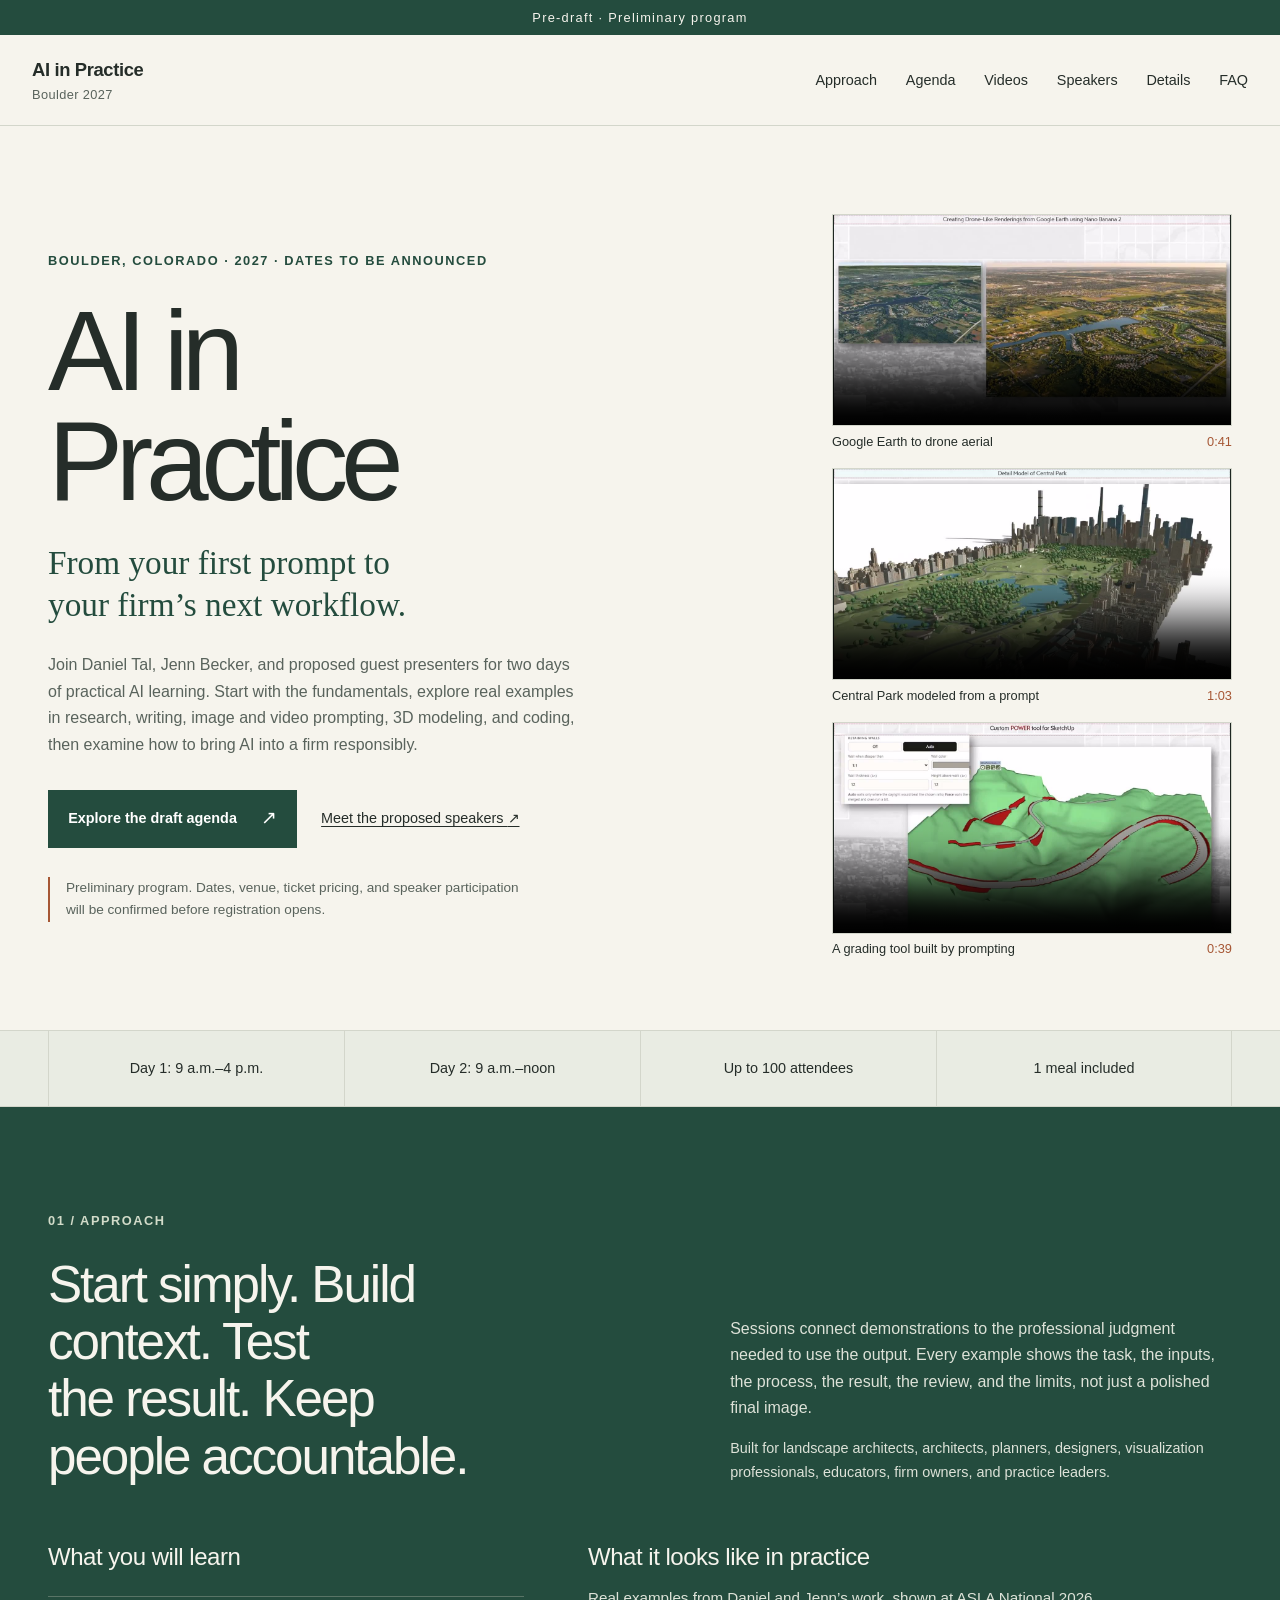
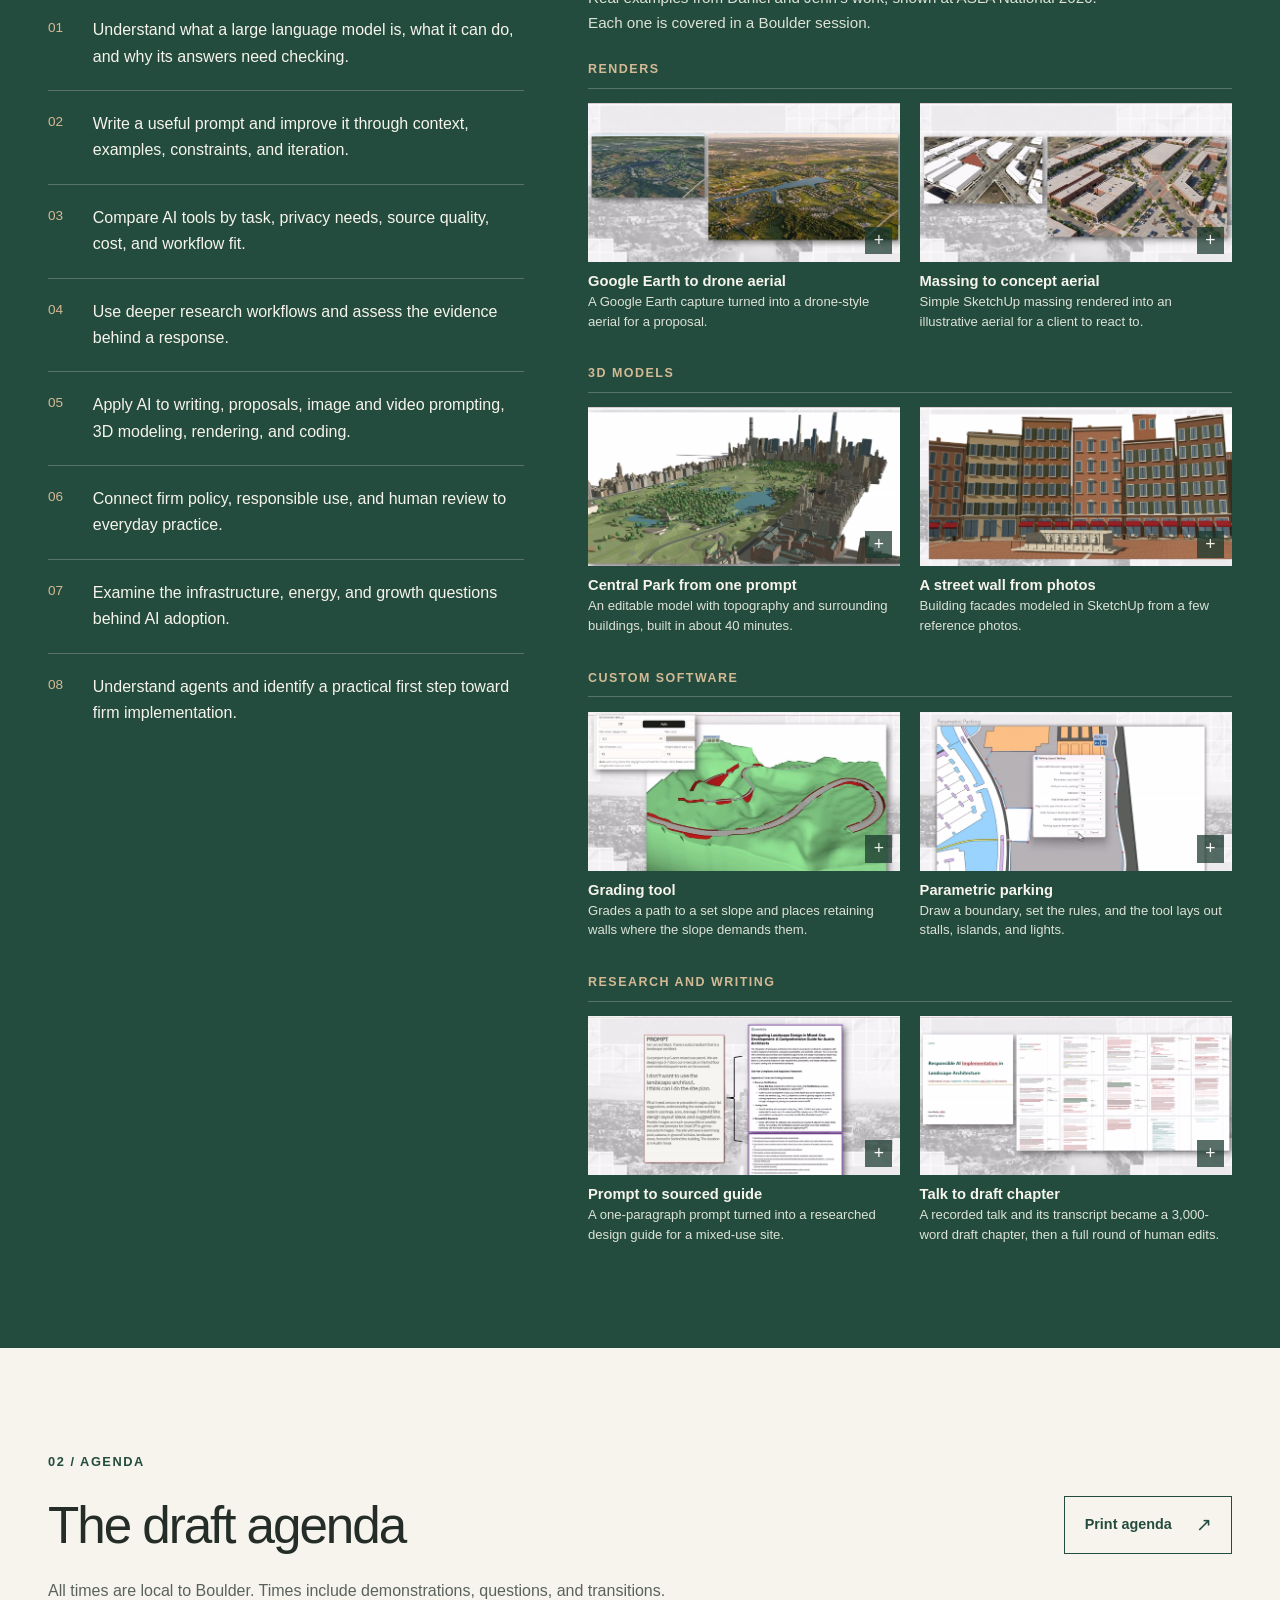
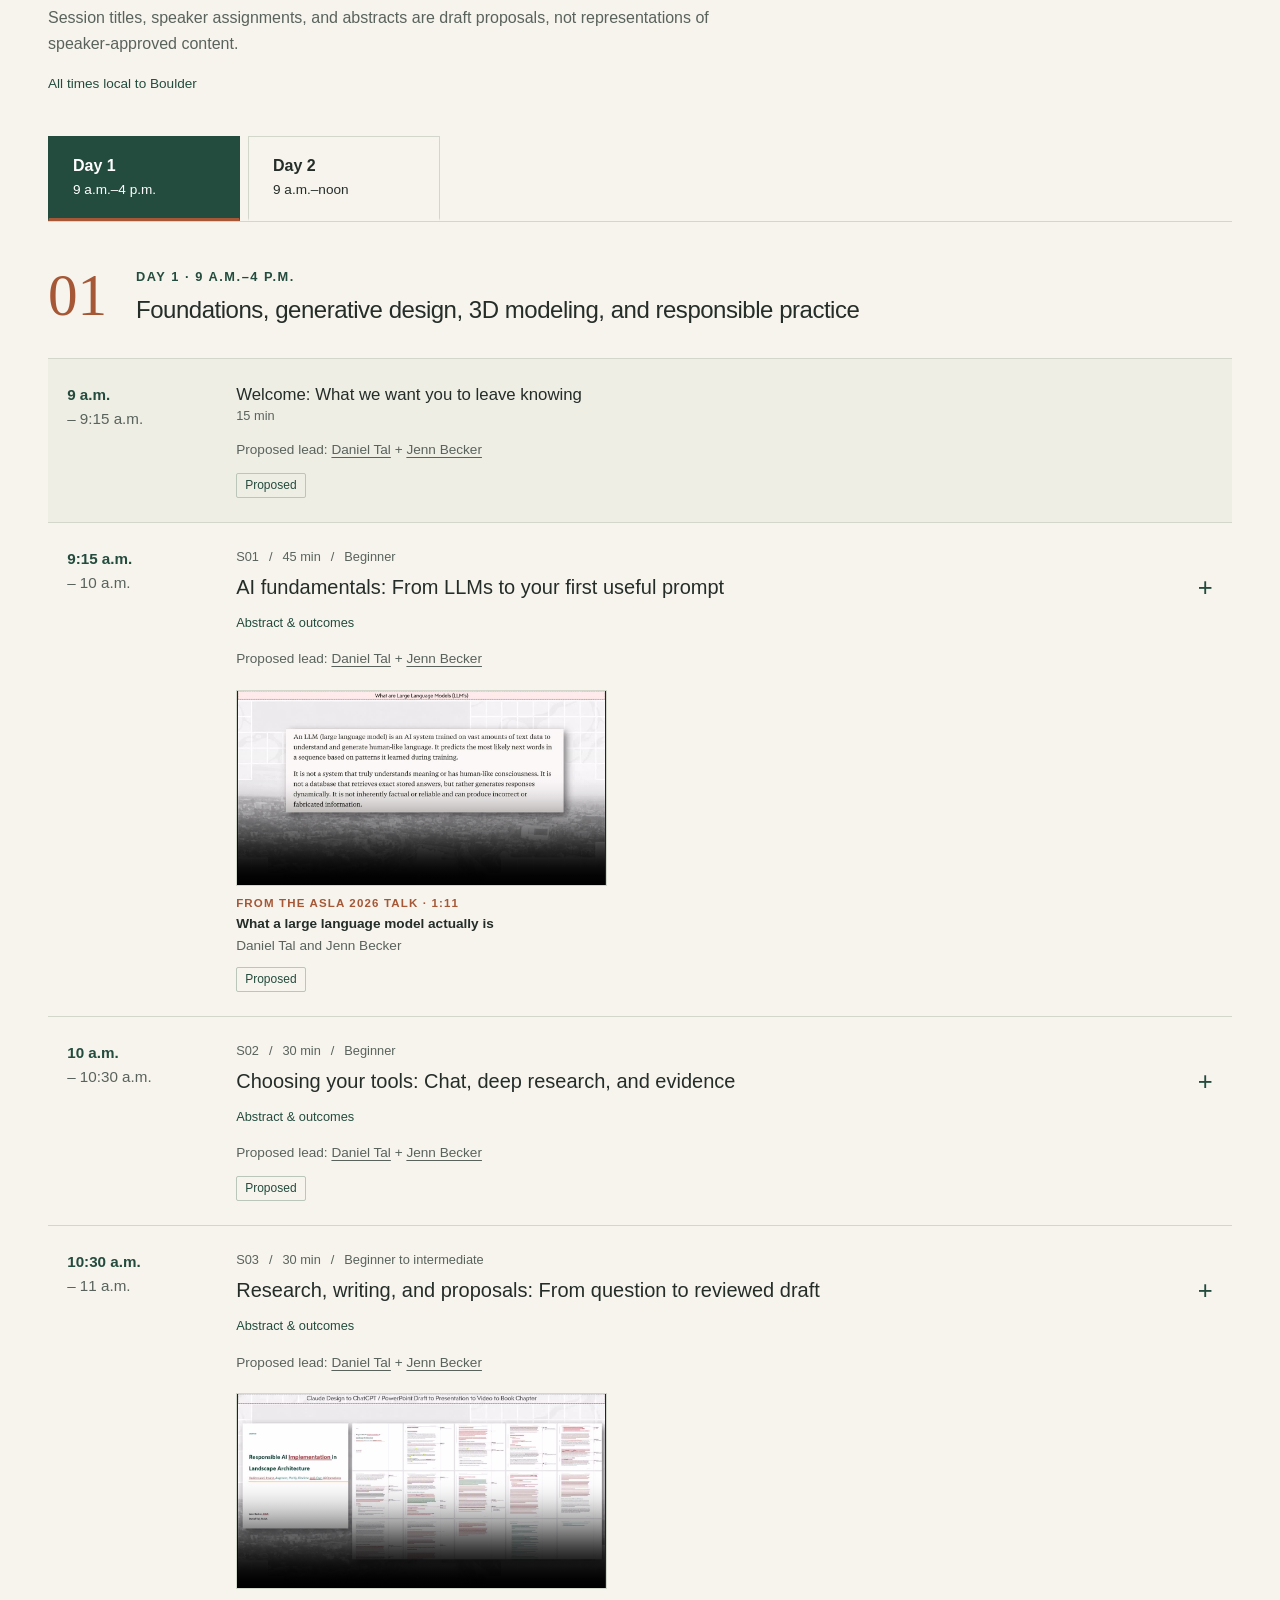
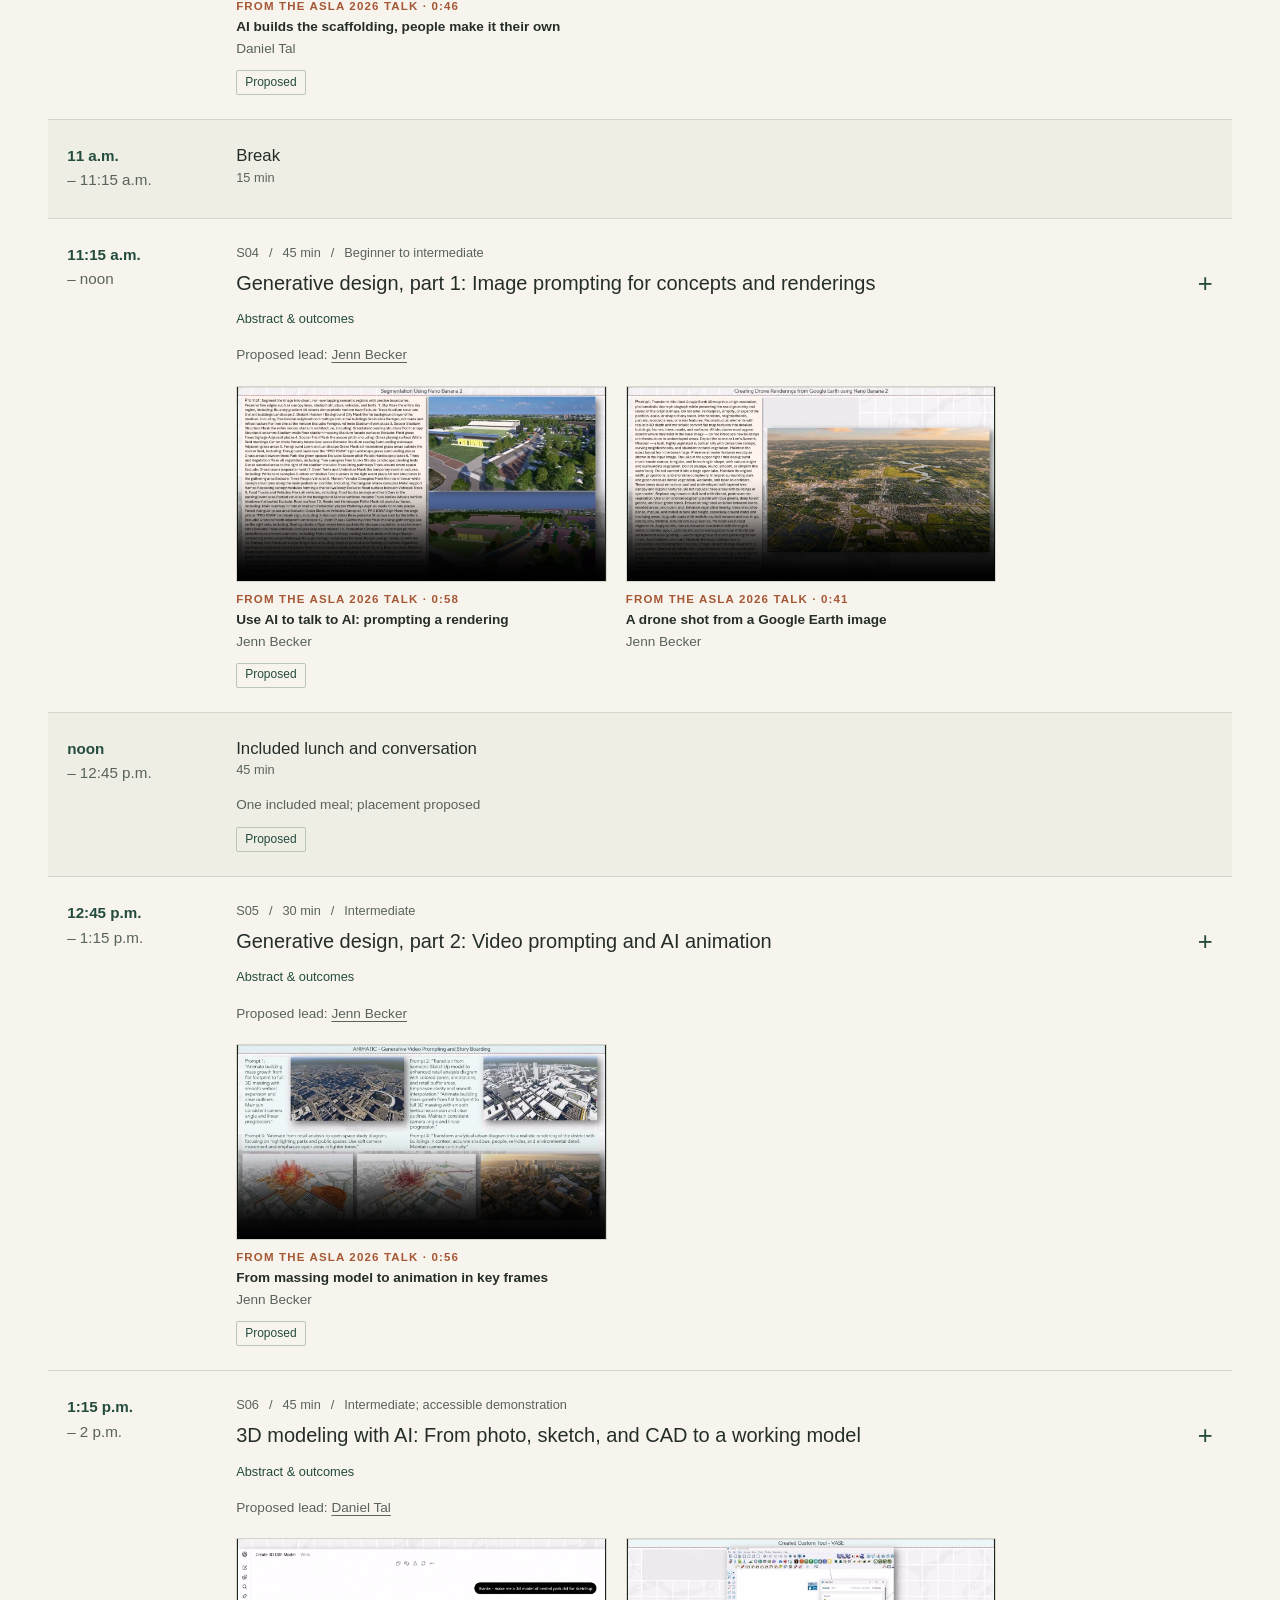
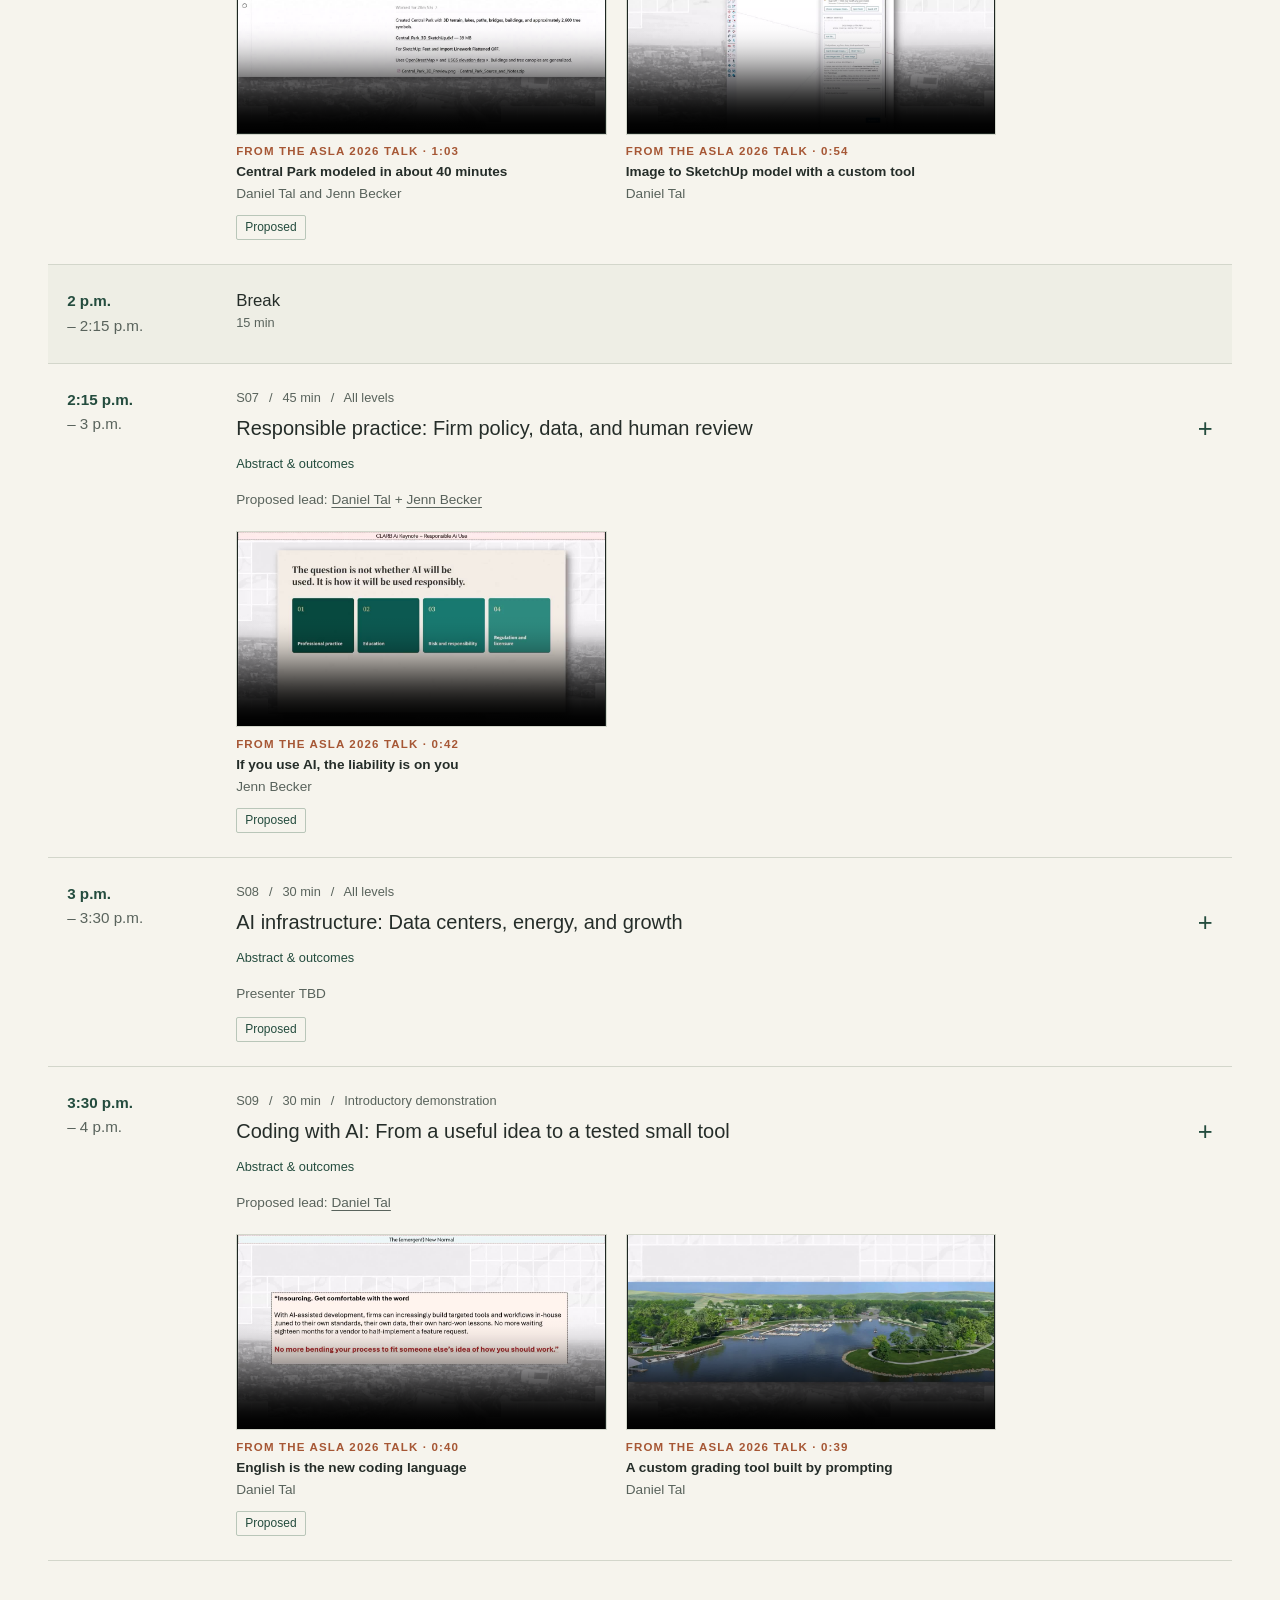
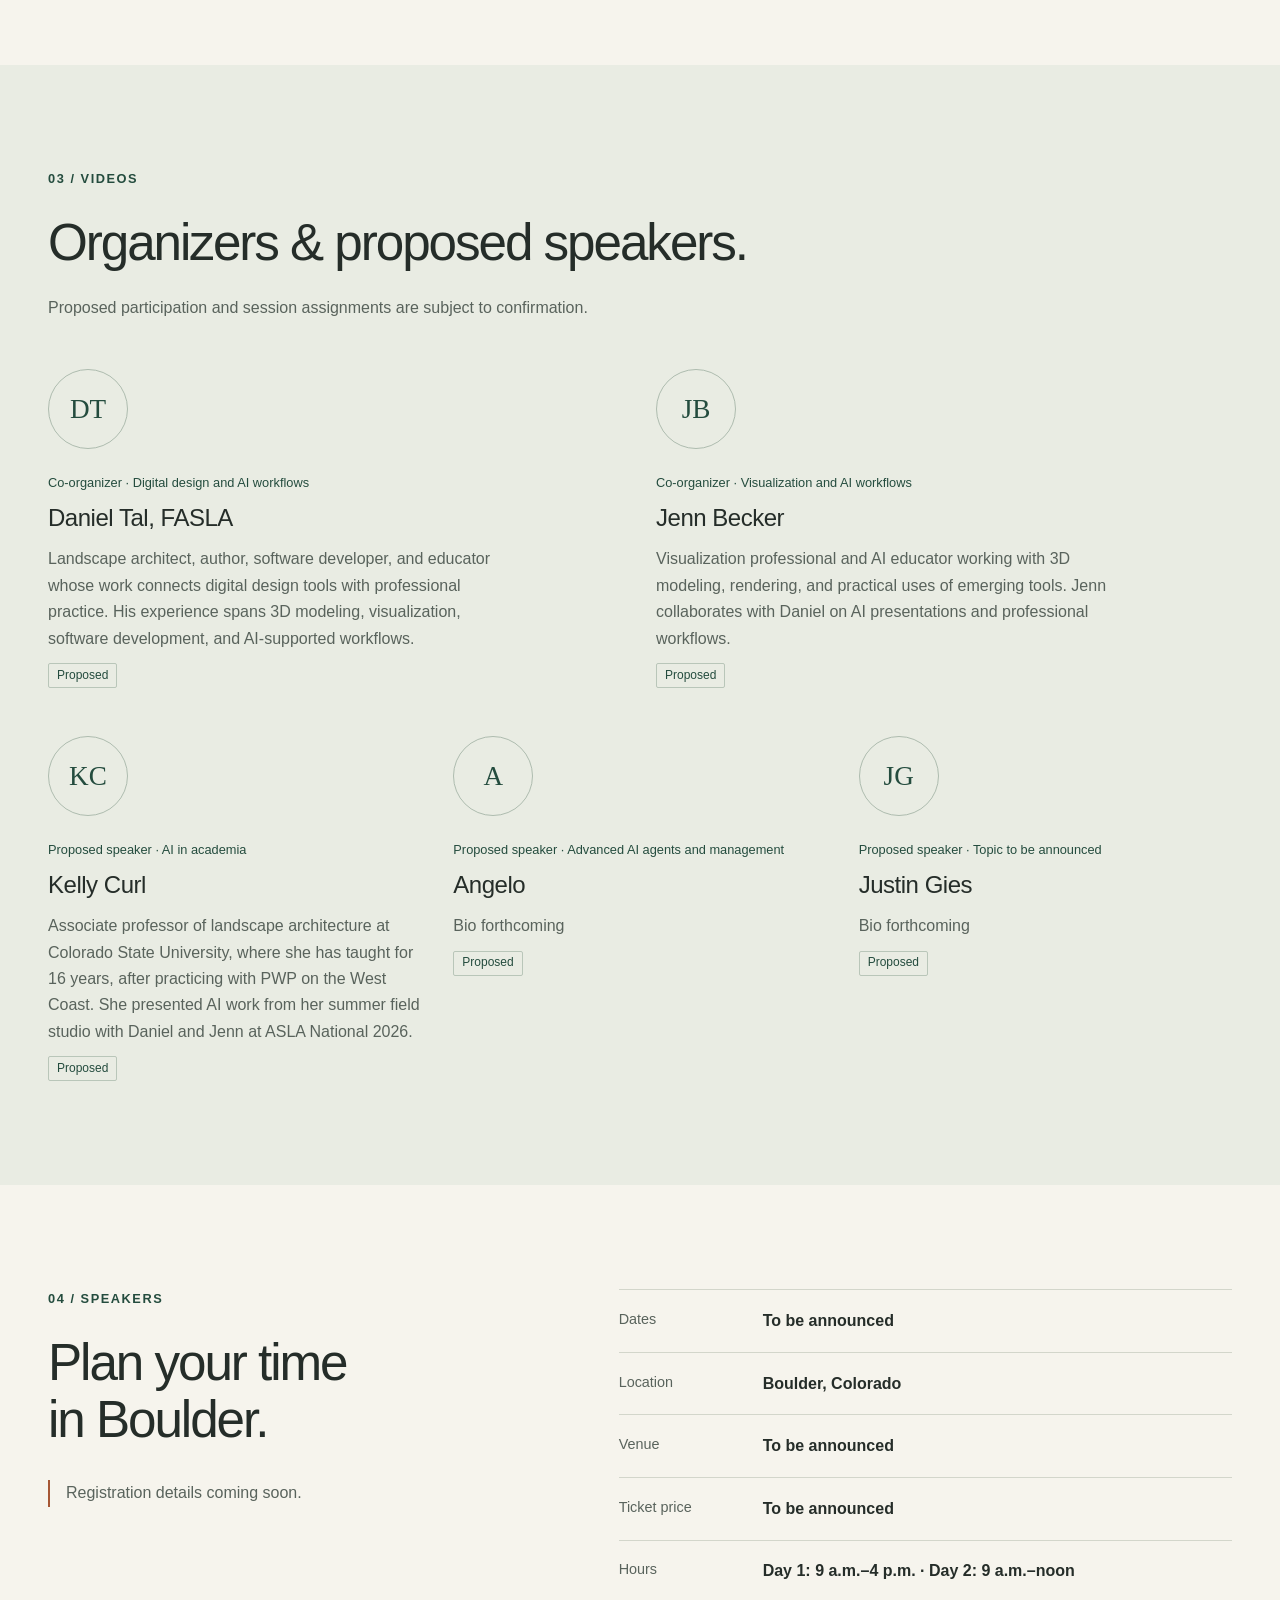
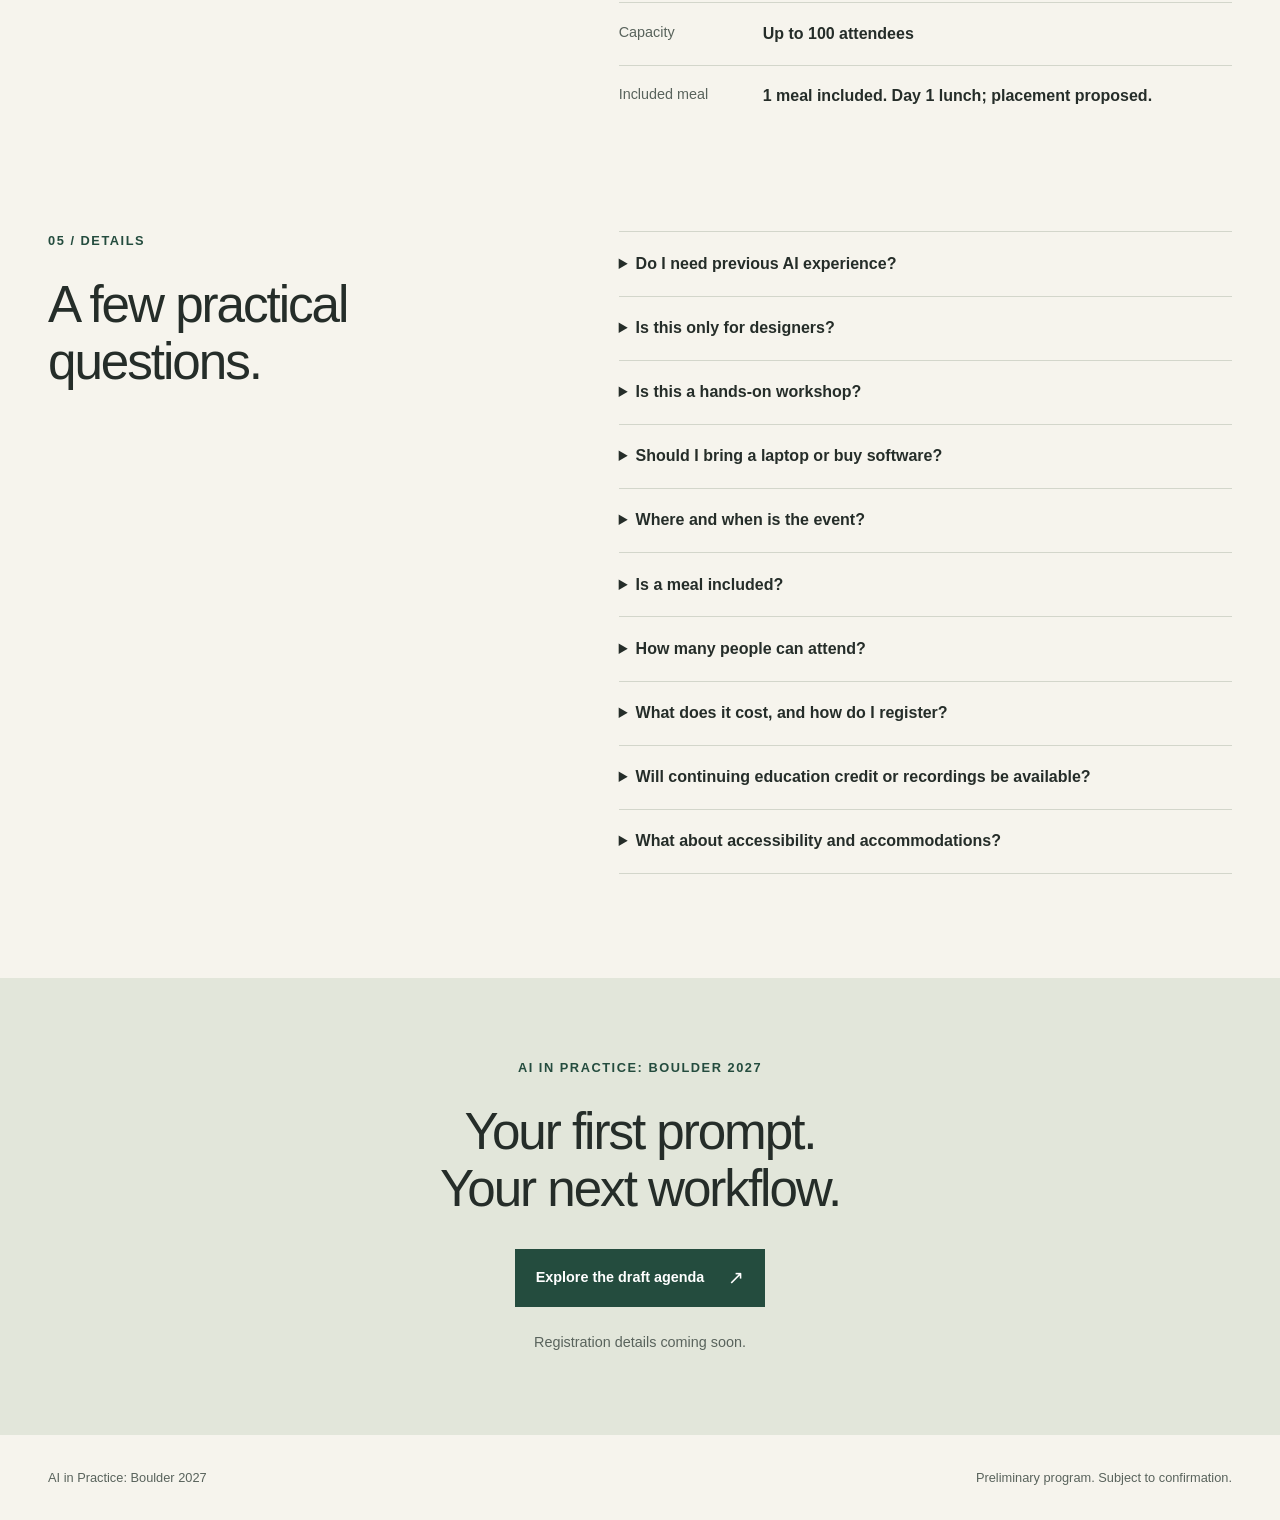
==== index.html @ d4936042 "Version-stamp script and style links so updates show right away Co-Authored-By: Claude Opus 5.5 <nor" ====
<!doctype html>
<html lang="en">
<head>
  <meta charset="utf-8">
  <meta name="viewport" content="width=device-width, initial-scale=1">
  <meta name="robots" content="noindex, nofollow">
  <title>AI in Practice: Boulder 2027</title>
  <link rel="stylesheet" href="styles/site.css?v=20261016d" media="screen">
  <link rel="stylesheet" href="styles/print.css?v=20261016d" media="print">
  <script defer src="content/event.js?v=20261016d"></script>
  <script defer src="content/speakers.js?v=20261016d"></script>
  <script defer src="content/sessions.js?v=20261016d"></script>
  <script defer src="content/faqs.js?v=20261016d"></script>
  <script defer src="app.js?v=20261016d"></script>
</head>
<body>
  <div id="site">
<!-- CONTENT START -->
<a class="skip-link" href="#main">Skip to content</a>
    <div class="draft-banner">Pre-draft · Preliminary program</div>
    <header class="site-header"><div class="header-inner"><a class="brand" href="#top" aria-label="AI in Practice: Boulder 2027">AI in Practice<span>Boulder 2027</span></a><button class="menu-toggle" hidden aria-expanded="false" aria-controls="navigation">Menu <span aria-hidden="true">☰</span></button><nav id="navigation" aria-label="Main navigation"><a href="#approach">Approach</a><a href="#agenda">Agenda</a><a href="videos.html">Videos</a><a href="#speakers">Speakers</a><a href="#details">Details</a><a href="#faq">FAQ</a></nav></div></header>
    <main id="main" tabindex="-1"><section class="hero wrap" id="top" aria-labelledby="hero-title"><div class="hero-copy"><p class="eyebrow">Boulder, Colorado · 2027 · Dates to be announced</p><h1 id="hero-title">AI in Practice</h1><p class="hero-subtitle">From your first prompt to your firm’s next workflow.</p><p class="hero-body">Join Daniel Tal, Jenn Becker, and proposed guest presenters for two days of practical AI learning. Start with the fundamentals, explore real examples in research, writing, image and video prompting, 3D modeling, and coding, then examine how to bring AI into a firm responsibly.</p><div class="hero-actions"><a class="button" href="#agenda">Explore the draft agenda <span aria-hidden="true">↗</span></a><a class="text-link" href="#speakers">Meet the proposed speakers <span aria-hidden="true">↗</span></a></div><p class="status-note">Preliminary program. Dates, venue, ticket pricing, and speaker participation will be confirmed before registration opens.</p></div><div class="hero-media"><div class="hero-clips"><figure class="hero-clip"><video controls preload="none" playsinline poster="media/hero-drone.jpg"><source src="media/clip-drone.mp4" type="video/mp4"></video><figcaption><span>Google Earth to drone aerial</span><span>0:41</span></figcaption></figure><figure class="hero-clip"><video controls preload="none" playsinline poster="media/hero-central-park.jpg"><source src="media/clip-central-park.mp4" type="video/mp4"></video><figcaption><span>Central Park modeled from a prompt</span><span>1:03</span></figcaption></figure><figure class="hero-clip"><video controls preload="none" playsinline poster="media/hero-terrain.jpg"><source src="media/clip-terrain.mp4" type="video/mp4"></video><figcaption><span>A grading tool built by prompting</span><span>0:39</span></figcaption></figure></div></div></section>
    <div class="facts-strip"><div class="wrap"><p>Day 1: 9 a.m.–4 p.m.</p><p>Day 2: 9 a.m.–noon</p><p>Up to 100 attendees</p><p>1 meal included</p></div></div>
    <section class="learning section" id="approach" aria-labelledby="approach-title"><div class="wrap"><p class="eyebrow">01 / Approach</p><div class="approach"><h2 id="approach-title">Start simply. Build context. Test the result. Keep people accountable.</h2><div><p>Sessions connect demonstrations to the professional judgment needed to use the output. Every example shows the task, the inputs, the process, the result, the review, and the limits, not just a polished final image.</p><p class="approach-audience">Built for landscape architects, architects, planners, designers, visualization professionals, educators, firm owners, and practice leaders.</p></div></div><div class="approach-cols"><div class="learn-col"><h3>What you will learn</h3><ol class="learning-grid"><li>Understand what a large language model is, what it can do, and why its answers need checking.</li><li>Write a useful prompt and improve it through context, examples, constraints, and iteration.</li><li>Compare AI tools by task, privacy needs, source quality, cost, and workflow fit.</li><li>Use deeper research workflows and assess the evidence behind a response.</li><li>Apply AI to writing, proposals, image and video prompting, 3D modeling, rendering, and coding.</li><li>Connect firm policy, responsible use, and human review to everyday practice.</li><li>Examine the infrastructure, energy, and growth questions behind AI adoption.</li><li>Understand agents and identify a practical first step toward firm implementation.</li></ol></div><div class="practice-col"><h3 class="practice-title">What it looks like in practice</h3><p class="practice-intro">Real examples from Daniel and Jenn’s work, shown at ASLA National 2026. Each one is covered in a Boulder session.</p><div class="practice-grid"><div class="practice-group"><p class="practice-label">Renders</p><figure><button type="button" class="zoom" aria-label="Enlarge: Google Earth to drone aerial"><img src="media/ex-drone.jpg" alt="Google Earth capture beside the AI drone-style aerial made from it" loading="lazy"></button><figcaption><strong>Google Earth to drone aerial</strong> A Google Earth capture turned into a drone-style aerial for a proposal.</figcaption></figure><figure><button type="button" class="zoom" aria-label="Enlarge: Massing to concept aerial"><img src="media/ex-massing.jpg" alt="White massing model beside an AI-rendered aerial of the same blocks" loading="lazy"></button><figcaption><strong>Massing to concept aerial</strong> Simple SketchUp massing rendered into an illustrative aerial for a client to react to.</figcaption></figure></div><div class="practice-group"><p class="practice-label">3D models</p><figure><button type="button" class="zoom" aria-label="Enlarge: Central Park from one prompt"><img src="media/ex-central-park.jpg" alt="AI-built 3D model of Central Park and the Manhattan skyline" loading="lazy"></button><figcaption><strong>Central Park from one prompt</strong> An editable model with topography and surrounding buildings, built in about 40 minutes.</figcaption></figure><figure><button type="button" class="zoom" aria-label="Enlarge: A street wall from photos"><img src="media/ex-piazza.jpg" alt="AI-built SketchUp model of a row of brick and stucco facades" loading="lazy"></button><figcaption><strong>A street wall from photos</strong> Building facades modeled in SketchUp from a few reference photos.</figcaption></figure></div><div class="practice-group"><p class="practice-label">Custom software</p><figure><button type="button" class="zoom" aria-label="Enlarge: Grading tool"><img src="media/ex-grading.jpg" alt="SketchUp grading tool showing a graded path with red retaining walls on green terrain" loading="lazy"></button><figcaption><strong>Grading tool</strong> Grades a path to a set slope and places retaining walls where the slope demands them.</figcaption></figure><figure><button type="button" class="zoom" aria-label="Enlarge: Parametric parking"><img src="media/ex-parking.jpg" alt="SketchUp parking layout tool with its settings dialog open over a site plan" loading="lazy"></button><figcaption><strong>Parametric parking</strong> Draw a boundary, set the rules, and the tool lays out stalls, islands, and lights.</figcaption></figure></div><div class="practice-group"><p class="practice-label">Research and writing</p><figure><button type="button" class="zoom" aria-label="Enlarge: Prompt to sourced guide"><img src="media/ex-research.jpg" alt="A short research prompt beside the long research guide it produced" loading="lazy"></button><figcaption><strong>Prompt to sourced guide</strong> A one-paragraph prompt turned into a researched design guide for a mixed-use site.</figcaption></figure><figure><button type="button" class="zoom" aria-label="Enlarge: Talk to draft chapter"><img src="media/ex-chapter.jpg" alt="Draft book chapter pages with tracked changes in red and green" loading="lazy"></button><figcaption><strong>Talk to draft chapter</strong> A recorded talk and its transcript became a 3,000-word draft chapter, then a full round of human edits.</figcaption></figure></div></div></div></div></div></section>
    <section class="section wrap" id="agenda" aria-labelledby="agenda-title"><div class="section-heading"><div><p class="eyebrow">02 / Agenda</p><h2 id="agenda-title">The draft agenda</h2></div><button class="button button-outline print-button" hidden>Print agenda <span aria-hidden="true">↗</span></button></div><p class="section-intro">All times are local to Boulder. Times include demonstrations, questions, and transitions. Session titles, speaker assignments, and abstracts are draft proposals, not representations of speaker-approved content.</p><p class="local-time">All times local to Boulder</p><noscript><p>Both days are shown below. Use your browser’s Print command to print the agenda.</p></noscript><div class="day-controls" role="group" aria-label="Agenda days" hidden><button type="button" data-day="1" aria-controls="day-1" aria-pressed="true">Day 1<span>9 a.m.–4 p.m.</span></button><button type="button" data-day="2" aria-controls="day-2" aria-pressed="false">Day 2<span>9 a.m.–noon</span></button></div><section class="agenda-day" id="day-1" aria-labelledby="day-heading-1"><div class="day-heading"><span class="day-number" aria-hidden="true">01</span><div><p class="eyebrow">Day 1 · 9 a.m.–4 p.m.</p><h3 id="day-heading-1">Foundations, generative design, 3D modeling, and responsible practice</h3></div></div><article class="agenda-item opening" id="opening"><div class="time-column"><time>9 a.m.</time><span>– 9:15 a.m.</span></div><div class="session-content"><h4>Welcome: What we want you to leave knowing</h4><span class="session-meta">15 min</span><p class="byline">Proposed lead: <a href="#speaker-daniel">Daniel Tal</a> + <a href="#speaker-jenn">Jenn Becker</a></p><span class="badge">Proposed</span></div></article><article class="agenda-item session" id="S01"><div class="time-column"><time>9:15 a.m.</time><span>– 10 a.m.</span></div><div class="session-content"><details open><summary><span class="session-meta">S01 <span aria-hidden="true">/</span> 45 min <span aria-hidden="true">/</span> Beginner</span><h4>AI fundamentals: From LLMs to your first useful prompt</h4><span class="expand-label">Abstract &amp; outcomes <span class="expand-icon" aria-hidden="true">+</span></span></summary><div class="abstract"><p>A plain-language introduction to large language models and the difference between generating an answer and establishing a fact. Build a simple prompt, improve it with context, and discuss when an answer needs verification or a different tool.</p><h5>Learning outcomes</h5><ul><li>Explain an LLM without technical jargon.</li><li>Write a task/context/constraints/output prompt.</li><li>Recognize uncertainty and plausible errors.</li></ul></div></details><p class="byline">Proposed lead: <a href="#speaker-daniel">Daniel Tal</a> + <a href="#speaker-jenn">Jenn Becker</a></p><div class="talk-clips"><figure class="talk-clip"><video controls preload="none" playsinline poster="media/clip-llm.jpg"><source src="media/clip-llm.mp4" type="video/mp4"></video><figcaption><span class="clip-source">From the ASLA 2026 talk · 1:11</span><span class="clip-label">What a large language model actually is</span><span class="clip-speaker">Daniel Tal and Jenn Becker</span></figcaption></figure></div><span class="badge">Proposed</span></div></article><article class="agenda-item session" id="S02"><div class="time-column"><time>10 a.m.</time><span>– 10:30 a.m.</span></div><div class="session-content"><details open><summary><span class="session-meta">S02 <span aria-hidden="true">/</span> 30 min <span aria-hidden="true">/</span> Beginner</span><h4>Choosing your tools: Chat, deep research, and evidence</h4><span class="expand-label">Abstract &amp; outcomes <span class="expand-icon" aria-hidden="true">+</span></span></summary><div class="abstract"><p>Compare common AI assistants and research modes through the work they support. Show when a quick conversation is enough, when deeper research is useful, and how to inspect sources rather than accept a confident summary.</p><h5>Learning outcomes</h5><ul><li>Choose a tool for a task.</li><li>Distinguish chat from a research workflow.</li><li>Inspect citations and source quality.</li></ul></div></details><p class="byline">Proposed lead: <a href="#speaker-daniel">Daniel Tal</a> + <a href="#speaker-jenn">Jenn Becker</a></p><span class="badge">Proposed</span></div></article><article class="agenda-item session" id="S03"><div class="time-column"><time>10:30 a.m.</time><span>– 11 a.m.</span></div><div class="session-content"><details open><summary><span class="session-meta">S03 <span aria-hidden="true">/</span> 30 min <span aria-hidden="true">/</span> Beginner to intermediate</span><h4>Research, writing, and proposals: From question to reviewed draft</h4><span class="expand-label">Abstract &amp; outcomes <span class="expand-icon" aria-hidden="true">+</span></span></summary><div class="abstract"><p>Follow a practical sequence from a research question and source material to an outline, written draft, and proposal narrative. Show where human editing, evidence checks, and project-specific judgment change the output.</p><h5>Learning outcomes</h5><ul><li>Structure a repeatable writing workflow.</li><li>Review claims against sources.</li><li>Adapt a draft to a real audience and project.</li></ul></div></details><p class="byline">Proposed lead: <a href="#speaker-daniel">Daniel Tal</a> + <a href="#speaker-jenn">Jenn Becker</a></p><div class="talk-clips"><figure class="talk-clip"><video controls preload="none" playsinline poster="media/clip-scaffolding.jpg"><source src="media/clip-scaffolding.mp4" type="video/mp4"></video><figcaption><span class="clip-source">From the ASLA 2026 talk · 0:46</span><span class="clip-label">AI builds the scaffolding, people make it their own</span><span class="clip-speaker">Daniel Tal</span></figcaption></figure></div><span class="badge">Proposed</span></div></article><article class="agenda-item break" id="break-1"><div class="time-column"><time>11 a.m.</time><span>– 11:15 a.m.</span></div><div class="session-content"><h4>Break</h4><span class="session-meta">15 min</span><span class="badge">Proposed</span></div></article><article class="agenda-item session" id="S04"><div class="time-column"><time>11:15 a.m.</time><span>– noon</span></div><div class="session-content"><details open><summary><span class="session-meta">S04 <span aria-hidden="true">/</span> 45 min <span aria-hidden="true">/</span> Beginner to intermediate</span><h4>Generative design, part 1: Image prompting for concepts and renderings</h4><span class="expand-label">Abstract &amp; outcomes <span class="expand-icon" aria-hidden="true">+</span></span></summary><div class="abstract"><p>Turn sketches, massing models, Google Earth captures, and draft renderings into client-ready imagery. Build a detailed image prompt with AI, use segmentation to keep design intent, and compare each iteration against what the design actually is.</p><h5>Learning outcomes</h5><ul><li>Write an image prompt that tells the story of the design.</li><li>Use AI to draft and refine prompts for an image model.</li><li>Separate conceptual imagery from verified project information.</li></ul></div></details><p class="byline">Proposed lead: <a href="#speaker-jenn">Jenn Becker</a></p><div class="talk-clips"><figure class="talk-clip"><video controls preload="none" playsinline poster="media/clip-image-prompts.jpg"><source src="media/clip-image-prompts.mp4" type="video/mp4"></video><figcaption><span class="clip-source">From the ASLA 2026 talk · 0:58</span><span class="clip-label">Use AI to talk to AI: prompting a rendering</span><span class="clip-speaker">Jenn Becker</span></figcaption></figure><figure class="talk-clip"><video controls preload="none" playsinline poster="media/clip-drone.jpg"><source src="media/clip-drone.mp4" type="video/mp4"></video><figcaption><span class="clip-source">From the ASLA 2026 talk · 0:41</span><span class="clip-label">A drone shot from a Google Earth image</span><span class="clip-speaker">Jenn Becker</span></figcaption></figure></div><span class="badge">Proposed</span></div></article><article class="agenda-item meal" id="lunch"><div class="time-column"><time>noon</time><span>– 12:45 p.m.</span></div><div class="session-content"><h4>Included lunch and conversation</h4><span class="session-meta">45 min</span><p class="byline">One included meal; placement proposed</p><span class="badge">Proposed</span></div></article><article class="agenda-item session" id="S05"><div class="time-column"><time>12:45 p.m.</time><span>– 1:15 p.m.</span></div><div class="session-content"><details open><summary><span class="session-meta">S05 <span aria-hidden="true">/</span> 30 min <span aria-hidden="true">/</span> Intermediate</span><h4>Generative design, part 2: Video prompting and AI animation</h4><span class="expand-label">Abstract &amp; outcomes <span class="expand-icon" aria-hidden="true">+</span></span></summary><div class="abstract"><p>Chain a massing model, diagrams, and AI key frames into a short animation. Storyboard the sequence, prompt each transition, and judge where a fast AI animation can stand in for a full rendering pass and where it cannot.</p><h5>Learning outcomes</h5><ul><li>Storyboard an animation from key frames.</li><li>Prompt transitions between frames.</li><li>Judge an AI animation against design intent and accuracy.</li></ul></div></details><p class="byline">Proposed lead: <a href="#speaker-jenn">Jenn Becker</a></p><div class="talk-clips"><figure class="talk-clip"><video controls preload="none" playsinline poster="media/clip-animation.jpg"><source src="media/clip-animation.mp4" type="video/mp4"></video><figcaption><span class="clip-source">From the ASLA 2026 talk · 0:56</span><span class="clip-label">From massing model to animation in key frames</span><span class="clip-speaker">Jenn Becker</span></figcaption></figure></div><span class="badge">Proposed</span></div></article><article class="agenda-item session" id="S06"><div class="time-column"><time>1:15 p.m.</time><span>– 2 p.m.</span></div><div class="session-content"><details open><summary><span class="session-meta">S06 <span aria-hidden="true">/</span> 45 min <span aria-hidden="true">/</span> Intermediate; accessible demonstration</span><h4>3D modeling with AI: From photo, sketch, and CAD to a working model</h4><span class="expand-label">Abstract &amp; outcomes <span class="expand-icon" aria-hidden="true">+</span></span></summary><div class="abstract"><p>Watch current AI models build editable 3D models from a prompt, a photograph, a hand sketch, or a CAD file, then follow the review that has to happen next: scale, geometry, context, and whether the model is usable downstream.</p><h5>Learning outcomes</h5><ul><li>Identify where AI can start or speed up a model.</li><li>Distinguish imagery from usable model data.</li><li>Define checks before a model goes into a deliverable.</li></ul></div></details><p class="byline">Proposed lead: <a href="#speaker-daniel">Daniel Tal</a></p><div class="talk-clips"><figure class="talk-clip"><video controls preload="none" playsinline poster="media/clip-central-park.jpg"><source src="media/clip-central-park.mp4" type="video/mp4"></video><figcaption><span class="clip-source">From the ASLA 2026 talk · 1:03</span><span class="clip-label">Central Park modeled in about 40 minutes</span><span class="clip-speaker">Daniel Tal and Jenn Becker</span></figcaption></figure><figure class="talk-clip"><video controls preload="none" playsinline poster="media/clip-vase.jpg"><source src="media/clip-vase.mp4" type="video/mp4"></video><figcaption><span class="clip-source">From the ASLA 2026 talk · 0:54</span><span class="clip-label">Image to SketchUp model with a custom tool</span><span class="clip-speaker">Daniel Tal</span></figcaption></figure></div><span class="badge">Proposed</span></div></article><article class="agenda-item break" id="break-2"><div class="time-column"><time>2 p.m.</time><span>– 2:15 p.m.</span></div><div class="session-content"><h4>Break</h4><span class="session-meta">15 min</span><span class="badge">Proposed</span></div></article><article class="agenda-item session" id="S07"><div class="time-column"><time>2:15 p.m.</time><span>– 3 p.m.</span></div><div class="session-content"><details open><summary><span class="session-meta">S07 <span aria-hidden="true">/</span> 45 min <span aria-hidden="true">/</span> All levels</span><h4>Responsible practice: Firm policy, data, and human review</h4><span class="expand-label">Abstract &amp; outcomes <span class="expand-icon" aria-hidden="true">+</span></span></summary><div class="abstract"><p>Translate responsible AI use into everyday firm decisions: what information can enter a tool, who reviews the output, when use is disclosed, and how teams document accountability. Connect a practical policy framework to realistic work scenarios.</p><h5>Learning outcomes</h5><ul><li>Identify data boundaries.</li><li>Define review and escalation responsibilities.</li><li>Outline an acceptable-use policy.</li></ul></div></details><p class="byline">Proposed lead: <a href="#speaker-daniel">Daniel Tal</a> + <a href="#speaker-jenn">Jenn Becker</a></p><div class="talk-clips"><figure class="talk-clip"><video controls preload="none" playsinline poster="media/clip-liability.jpg"><source src="media/clip-liability.mp4" type="video/mp4"></video><figcaption><span class="clip-source">From the ASLA 2026 talk · 0:42</span><span class="clip-label">If you use AI, the liability is on you</span><span class="clip-speaker">Jenn Becker</span></figcaption></figure></div><span class="badge">Proposed</span></div></article><article class="agenda-item session" id="S08"><div class="time-column"><time>3 p.m.</time><span>– 3:30 p.m.</span></div><div class="session-content"><details open><summary><span class="session-meta">S08 <span aria-hidden="true">/</span> 30 min <span aria-hidden="true">/</span> All levels</span><h4>AI infrastructure: Data centers, energy, and growth</h4><span class="expand-label">Abstract &amp; outcomes <span class="expand-icon" aria-hidden="true">+</span></span></summary><div class="abstract"><p>Examine the physical infrastructure behind AI and the questions it raises for energy demand, water, land use, communities, and growth. Separate measured conditions from estimates and projections, and discuss why comparisons need context.</p><h5>Learning outcomes</h5><ul><li>Interpret the scope of an infrastructure claim.</li><li>Distinguish forecasts from measured data.</li><li>Ask better questions about environmental impacts.</li></ul></div></details><p class="byline">Presenter TBD</p><span class="badge">Proposed</span></div></article><article class="agenda-item session" id="S09"><div class="time-column"><time>3:30 p.m.</time><span>– 4 p.m.</span></div><div class="session-content"><details open><summary><span class="session-meta">S09 <span aria-hidden="true">/</span> 30 min <span aria-hidden="true">/</span> Introductory demonstration</span><h4>Coding with AI: From a useful idea to a tested small tool</h4><span class="expand-label">Abstract &amp; outcomes <span class="expand-icon" aria-hidden="true">+</span></span></summary><div class="abstract"><p>Show how a non-specialist can describe a useful small tool, work through an AI-assisted draft, and test whether the result does what was intended. Explain what still requires technical review and maintenance.</p><h5>Learning outcomes</h5><ul><li>Turn a problem into a clear brief.</li><li>Iterate using observable failures.</li><li>Recognize when code needs expert review.</li></ul></div></details><p class="byline">Proposed lead: <a href="#speaker-daniel">Daniel Tal</a></p><div class="talk-clips"><figure class="talk-clip"><video controls preload="none" playsinline poster="media/clip-citizen-dev.jpg"><source src="media/clip-citizen-dev.mp4" type="video/mp4"></video><figcaption><span class="clip-source">From the ASLA 2026 talk · 0:40</span><span class="clip-label">English is the new coding language</span><span class="clip-speaker">Daniel Tal</span></figcaption></figure><figure class="talk-clip"><video controls preload="none" playsinline poster="media/clip-terrain.jpg"><source src="media/clip-terrain.mp4" type="video/mp4"></video><figcaption><span class="clip-source">From the ASLA 2026 talk · 0:39</span><span class="clip-label">A custom grading tool built by prompting</span><span class="clip-speaker">Daniel Tal</span></figcaption></figure></div><span class="badge">Proposed</span></div></article></section><section class="agenda-day" id="day-2" aria-labelledby="day-heading-2"><div class="day-heading"><span class="day-number" aria-hidden="true">02</span><div><p class="eyebrow">Day 2 · 9 a.m.–noon</p><h3 id="day-heading-2">Education, specialist applications, and firm adoption</h3></div></div><article class="agenda-item session" id="S10"><div class="time-column"><time>9 a.m.</time><span>– 9:45 a.m.</span></div><div class="session-content"><details open><summary><span class="session-meta">S10 <span aria-hidden="true">/</span> 45 min <span aria-hidden="true">/</span> All levels</span><h4>AI in academia: A Colorado State University case study</h4><span class="expand-label">Abstract &amp; outcomes <span class="expand-icon" aria-hidden="true">+</span></span></summary><div class="abstract"><p>A case study from a four-week summer field studio where students kept AI at the center of the design process: field research and hand drawing first, AI to generate and test ideas, then final design by hand. Includes a proposed four-year path for AI literacy in a landscape architecture curriculum.</p><h5>Proposed learning outcomes</h5><ul><li>Examine an educational use case.</li><li>Discuss assessment and authorship.</li><li>Connect student learning with professional responsibility.</li></ul></div></details><p class="byline">Proposed lead: <a href="#speaker-kelly">Kelly Curl</a></p><div class="talk-clips"><figure class="talk-clip"><video controls preload="none" playsinline poster="media/clip-kelly.jpg"><source src="media/clip-kelly.mp4" type="video/mp4"></video><figcaption><span class="clip-source">From the ASLA 2026 talk · 0:47</span><span class="clip-label">Teach students where AI belongs in the design process</span><span class="clip-speaker">Kelly Curl</span></figcaption></figure></div><span class="badge">Proposed</span></div></article><article class="agenda-item session" id="S11"><div class="time-column"><time>9:45 a.m.</time><span>– 10:30 a.m.</span></div><div class="session-content"><details open><summary><span class="session-meta">S11 <span aria-hidden="true">/</span> 45 min <span aria-hidden="true">/</span> To be confirmed</span><h4>AI in specialist practice: Guest presentation</h4><span class="expand-label">Abstract &amp; outcomes <span class="expand-icon" aria-hidden="true">+</span></span></summary><div class="abstract"><p>A guest session exploring AI through Justin Gies’s specialist work. Topic, examples, and learning outcomes will be confirmed with the presenter.</p><h5>Learning outcomes</h5><p>Learning outcomes to be confirmed with the presenter.</p></div></details><p class="byline">Proposed lead: <a href="#speaker-justin">Justin Gies</a></p><span class="badge">Proposed</span></div></article><article class="agenda-item break" id="break-3"><div class="time-column"><time>10:30 a.m.</time><span>– 10:45 a.m.</span></div><div class="session-content"><h4>Break</h4><span class="session-meta">15 min</span><span class="badge">Proposed</span></div></article><article class="agenda-item session" id="S12"><div class="time-column"><time>10:45 a.m.</time><span>– 11:30 a.m.</span></div><div class="session-content"><details open><summary><span class="session-meta">S12 <span aria-hidden="true">/</span> 45 min <span aria-hidden="true">/</span> Advanced concepts, explained for a mixed audience</span><h4>Advanced AI agents: Orchestration, supervision, and management</h4><span class="expand-label">Abstract &amp; outcomes <span class="expand-icon" aria-hidden="true">+</span></span></summary><div class="abstract"><p>Move beyond a single prompt to workflows in which agents perform coordinated tasks. Discuss task delegation, permissions, supervision, checkpoints, and how to evaluate whether an agent workflow is reliable enough for its intended use.</p><h5>Proposed learning outcomes</h5><ul><li>Explain an agent workflow.</li><li>Identify approval and review points.</li><li>Recognize operational limits and failure modes.</li></ul></div></details><p class="byline">Proposed lead: <a href="#speaker-angelo">Angelo</a></p><span class="badge">Proposed</span></div></article><article class="agenda-item session" id="S13"><div class="time-column"><time>11:30 a.m.</time><span>– noon</span></div><div class="session-content"><details open><summary><span class="session-meta">S13 <span aria-hidden="true">/</span> 30 min <span aria-hidden="true">/</span> Owners, managers, and practice leaders</span><h4>Bringing AI into your firm: An owner’s implementation roadmap</h4><span class="expand-label">Abstract &amp; outcomes <span class="expand-icon" aria-hidden="true">+</span></span></summary><div class="abstract"><p>Bring the program together through the decisions a firm owner must make: where to start, who is responsible, what to budget, how to train a team, and how to judge the result. End with a proposed 30-day pilot framework.</p><h5>Learning outcomes</h5><ul><li>Choose a bounded pilot.</li><li>Define ownership and success measures.</li><li>Connect adoption to staffing, fees, service quality, and client value.</li></ul></div></details><p class="byline">Proposed lead: <a href="#speaker-daniel">Daniel Tal</a> + <a href="#speaker-jenn">Jenn Becker</a></p><div class="talk-clips"><figure class="talk-clip"><video controls preload="none" playsinline poster="media/clip-roadmap.jpg"><source src="media/clip-roadmap.mp4" type="video/mp4"></video><figcaption><span class="clip-source">From the ASLA 2026 talk · 0:40</span><span class="clip-label">Find your person, and don&#39;t expect a return yet</span><span class="clip-speaker">Daniel Tal</span></figcaption></figure></div><span class="badge">Proposed</span></div></article></section></section>
    <section class="section speakers-section" id="speakers" aria-labelledby="speakers-title"><div class="wrap"><p class="eyebrow">03 / Videos</p><h2 id="speakers-title">Organizers &amp; proposed speakers.</h2><p class="section-intro">Proposed participation and session assignments are subject to confirmation.</p><div class="speaker-grid"><article class="speaker-card" id="speaker-daniel"><div class="portrait" aria-hidden="true">DT</div><p class="speaker-role">Co-organizer · Digital design and AI workflows</p><h3>Daniel Tal, FASLA</h3><p>Landscape architect, author, software developer, and educator whose work connects digital design tools with professional practice. His experience spans 3D modeling, visualization, software development, and AI-supported workflows.</p><span class="badge">Proposed</span></article><article class="speaker-card" id="speaker-jenn"><div class="portrait" aria-hidden="true">JB</div><p class="speaker-role">Co-organizer · Visualization and AI workflows</p><h3>Jenn Becker</h3><p>Visualization professional and AI educator working with 3D modeling, rendering, and practical uses of emerging tools. Jenn collaborates with Daniel on AI presentations and professional workflows.</p><span class="badge">Proposed</span></article><article class="speaker-card" id="speaker-kelly"><div class="portrait" aria-hidden="true">KC</div><p class="speaker-role">Proposed speaker · AI in academia</p><h3>Kelly Curl</h3><p>Associate professor of landscape architecture at Colorado State University, where she has taught for 16 years, after practicing with PWP on the West Coast. She presented AI work from her summer field studio with Daniel and Jenn at ASLA National 2026.</p><span class="badge">Proposed</span></article><article class="speaker-card" id="speaker-angelo"><div class="portrait" aria-hidden="true">A</div><p class="speaker-role">Proposed speaker · Advanced AI agents and management</p><h3>Angelo</h3><p>Bio forthcoming</p><span class="badge">Proposed</span></article><article class="speaker-card" id="speaker-justin"><div class="portrait" aria-hidden="true">JG</div><p class="speaker-role">Proposed speaker · Topic to be announced</p><h3>Justin Gies</h3><p>Bio forthcoming</p><span class="badge">Proposed</span></article></div></div></section>
    <section class="section wrap event-details" id="details" aria-labelledby="details-title"><div><p class="eyebrow">04 / Speakers</p><h2 id="details-title">Plan your time in Boulder.</h2><p class="registration-note">Registration details coming soon.</p></div><dl><div><dt>Dates</dt><dd>To be announced</dd></div><div><dt>Location</dt><dd>Boulder, Colorado</dd></div><div><dt>Venue</dt><dd>To be announced</dd></div><div><dt>Ticket price</dt><dd>To be announced</dd></div><div><dt>Hours</dt><dd>Day 1: 9 a.m.–4 p.m. · Day 2: 9 a.m.–noon</dd></div><div><dt>Capacity</dt><dd>Up to 100 attendees</dd></div><div><dt>Included meal</dt><dd>1 meal included. Day 1 lunch; placement proposed.</dd></div></dl></section>
    <section class="section wrap faq-section" id="faq" aria-labelledby="faq-title"><div><p class="eyebrow">05 / Details</p><h2 id="faq-title">A few practical questions.</h2></div><div><details><summary>Do I need previous AI experience?</summary><p>No. The program begins with basic concepts and simple prompts before moving into more advanced workflows and firm-level decisions.</p></details><details><summary>Is this only for designers?</summary><p>The examples draw heavily on design and professional practice, while research, writing, policy, and implementation sessions apply across many organizations.</p></details><details><summary>Is this a hands-on workshop?</summary><p>The proposed format combines presentations, demonstrations, case studies, and questions. Any guided exercises or software requirements will be announced with the final program.</p></details><details><summary>Should I bring a laptop or buy software?</summary><p>Laptop and account requirements are not finalized. Do not purchase a subscription specifically for the event until requirements are published.</p></details><details><summary>Where and when is the event?</summary><p>The event is planned for Boulder, Colorado, in 2027. Exact dates and venue will be announced. Day 1 runs from 9 a.m. to 4 p.m.; Day 2 runs from 9 a.m. to noon.</p></details><details><summary>Is a meal included?</summary><p>One meal is included in the planned event. The draft schedule places it at lunch on Day 1. Catering and dietary accommodations will be confirmed before registration opens.</p></details><details><summary>How many people can attend?</summary><p>The event is planned for up to 100 attendees.</p></details><details><summary>What does it cost, and how do I register?</summary><p>Ticket pricing and registration details are coming soon.</p></details><details><summary>Will continuing education credit or recordings be available?</summary><p>Neither has been confirmed. Details will be announced if available.</p></details><details><summary>What about accessibility and accommodations?</summary><p>Venue accessibility and an accommodation contact will be published with the confirmed event details.</p></details></div></section>
    <section class="closing"><div class="wrap"><p class="eyebrow">AI in Practice: Boulder 2027</p><h2>Your first prompt. Your next workflow.</h2><a class="button" href="#agenda">Explore the draft agenda <span aria-hidden="true">↗</span></a><p>Registration details coming soon.</p></div></section></main>
    <footer class="wrap"><p>AI in Practice: Boulder 2027</p><p>Preliminary program. Subject to confirmation.</p></footer>
<!-- CONTENT END -->
  </div>
</body>
</html>
---- styles/site.css ----
:root {
  color-scheme: light;
  --paper: #f6f4ed;
  --ink: #252d29;
  --green: #244c3e;
  --green-dark: #19392e;
  --muted: #59635c;
  --line: #d3d6cb;
  --copper: #a65735;
  --soft: #e9ece3;
  font-family: -apple-system, BlinkMacSystemFont, "Segoe UI", Arial, sans-serif;
  color: var(--ink);
  background: var(--paper);
  font-size: 16px;
  line-height: 1.65;
}
* { box-sizing: border-box; }
body { margin: 0; }
[hidden] { display: none !important; }
html { scroll-behavior: smooth; scroll-padding-top: 7rem; }
a { color: inherit; text-underline-offset: .22em; }
button { font: inherit; cursor: pointer; }
a, button, summary { -webkit-tap-highlight-color: transparent; }
:focus-visible { outline: 3px solid var(--copper); outline-offset: 5px; }
::selection { background: #d7e4d1; color: #19392e; }
h1, h2, h3, h4, h5, p { margin: 0; }
h1, h2, h3, h4 { font-weight: 500; text-wrap: balance; }
h1 { font-size: clamp(4rem, 8.8vw, 8.3rem); line-height: .98; letter-spacing: -.065em; max-width: 8ch; }
h2 { font-size: clamp(2.1rem, 4vw, 3.6rem); line-height: 1.12; letter-spacing: -.04em; }
h3 { font-size: 1.5rem; line-height: 1.3; letter-spacing: -.02em; }
h4 { font-size: 1.25rem; line-height: 1.4; }
h5 { font-size: 1rem; }
p + p { margin-top: 1rem; }
.wrap { width: min(1200px, calc(100% - 6rem)); margin-inline: auto; }
.section { padding-block: 6.5rem; scroll-margin-top: 1rem; }
.eyebrow { color: var(--green); text-transform: uppercase; letter-spacing: .12em; font-size: .8rem; font-weight: 650; line-height: 1.6; margin-bottom: 1.5rem; }
.muted { color: var(--muted); }
.skip-link { position: fixed; top: .8rem; left: 1rem; z-index: 100; padding: .8rem 1.2rem; background: var(--paper); transform: translateY(-200%); }
.skip-link:focus { transform: translateY(0); }
.draft-banner { background: var(--green); color: var(--paper); text-align: center; font-size: .8rem; letter-spacing: .1em; padding: .45rem 1rem; }
.site-header { position: sticky; top: 0; z-index: 10; background: var(--paper); border-bottom: 1px solid var(--line); }
.header-inner { min-height: 90px; width: min(1320px, calc(100% - 4rem)); margin: auto; display: flex; align-items: center; justify-content: space-between; gap: 2rem; }
.brand { text-decoration: none; font-size: 1.15rem; font-weight: 650; line-height: 1.3; letter-spacing: -.02em; }
.brand span { display: block; font-weight: 400; color: var(--muted); font-size: .8rem; letter-spacing: .03em; margin-top: .3rem; }
nav { display: flex; flex-wrap: wrap; gap: 1.8rem; }
nav a { text-decoration: none; font-size: .9rem; padding-block: .7rem; }
nav a:hover, .text-link:hover { color: var(--copper); }
.menu-toggle { display: none; }
.hero { display: grid; grid-template-columns: minmax(0, 1.65fr) minmax(0, 1fr); gap: 2rem; padding-block: 5.5rem 4.5rem; align-items: stretch; }
.hero-copy { position: relative; z-index: 1; }
.hero-subtitle { font-family: Georgia, "Times New Roman", serif; font-size: clamp(1.7rem, 2.6vw, 2.35rem); line-height: 1.25; max-width: 24ch; margin-top: 1.6rem; color: var(--green); }
.hero-body { max-width: 60ch; margin-top: 1.7rem; color: var(--muted); }
.hero-actions { display: flex; align-items: center; gap: 1.5rem; flex-wrap: wrap; margin-top: 2rem; }
.button { display: inline-flex; align-items: center; justify-content: space-between; gap: 1.5rem; background: var(--green); border: 1px solid var(--green); color: #fff; text-decoration: none; padding: .85rem 1.2rem; font-weight: 550; font-size: .9rem; line-height: 1.5; }
.button:hover { background: var(--green-dark); }
.button span { font-size: 1.2rem; }
.text-link { font-size: .9rem; }
.status-note { margin-top: 1.8rem; font-size: .85rem; color: var(--muted); max-width: 64ch; padding-left: 1rem; border-left: 2px solid var(--copper); }
.hero-art { position: relative; overflow: hidden; background: var(--soft); color: var(--green); min-height: 420px; }
.hero-art svg { position: absolute; width: 100%; height: 100%; object-fit: cover; }
.hero-art > span { position: absolute; bottom: 1.5rem; left: 1.6rem; font-size: .8rem; letter-spacing: .18em; text-transform: uppercase; line-height: 1.8; }
.facts-strip { background: var(--soft); border-block: 1px solid var(--line); }
.facts-strip .wrap { display: grid; grid-template-columns: repeat(4, 1fr); }
.facts-strip p { padding: 1.6rem 1.2rem; font-size: .9rem; margin: 0; border-left: 1px solid var(--line); text-align: center; }
.facts-strip p:last-child { border-right: 1px solid var(--line); }
.overview, .event-details, .faq-section { display: grid; grid-template-columns: minmax(0, 1fr) minmax(0, 1.25fr); gap: 5rem; }
.overview h2 { max-width: 13ch; }
.overview h3 { margin-top: 2.5rem; margin-bottom: 1rem; }
.overview p { max-width: 65ch; }
.learning { background: var(--green); color: var(--paper); }
.learning .eyebrow { color: #d2dbc9; }
.approach { display: grid; grid-template-columns: minmax(0, 1.2fr) minmax(0, 1fr); gap: 5rem; align-items: end; margin-bottom: 3.5rem; }
.approach h2 { max-width: 18ch; }
.approach p { color: #dde2d8; }
.learning-grid { display: grid; grid-template-columns: repeat(2, minmax(0, 1fr)); column-gap: 4rem; margin: 1.5rem 0 0; padding: 0; list-style: none; counter-reset: learning; }
.learning-grid li { counter-increment: learning; padding: 1.25rem 0 1.25rem 2.8rem; border-top: 1px solid #597466; position: relative; }
.learning-grid li::before { content: counter(learning, decimal-leading-zero); position: absolute; left: 0; color: #d3ba95; font-size: .85rem; }
.section-heading { display: flex; align-items: end; justify-content: space-between; gap: 2rem; }
.button-outline { color: var(--green); background: transparent; flex-shrink: 0; }
.button-outline:hover { background: var(--soft); }
.section-intro { max-width: 76ch; margin-top: 1.5rem; color: var(--muted); }
.local-time { font-size: .85rem; color: var(--green); }
.day-controls { display: flex; margin-top: 2.5rem; gap: .5rem; border-bottom: 1px solid var(--line); }
.day-controls button { text-align: left; min-width: 12rem; padding: 1rem 1.5rem; border: 1px solid var(--line); border-bottom: 3px solid transparent; background: transparent; color: var(--ink); font-weight: 650; }
.day-controls button span { display: block; font-weight: 400; font-size: .85rem; }
.day-controls button[aria-pressed="true"] { background: var(--green); color: white; border-color: var(--green); border-bottom-color: var(--copper); }
.day-controls button:hover:not([aria-pressed="true"]) { background: var(--soft); }
.day-heading { display: flex; align-items: center; gap: 1.8rem; padding-block: 2.8rem 2rem; }
.day-heading .eyebrow { margin-bottom: .4rem; }
.day-number { color: var(--copper); font-size: 3.7rem; line-height: 1; font-family: Georgia, serif; }
.agenda-item { display: grid; grid-template-columns: 145px minmax(0, 1fr); gap: 1.5rem; padding: 1.5rem 1.2rem; border-top: 1px solid var(--line); }
.agenda-item:last-child { border-bottom: 1px solid var(--line); }
.time-column { font-variant-numeric: tabular-nums; color: var(--green); line-height: 1.6; font-size: .95rem; }
.time-column time { display: block; font-weight: 650; }
.time-column > span { color: var(--muted); }
.session-meta { display: block; color: var(--muted); font-size: .8rem; line-height: 1.6; margin-bottom: .35rem; }
.session-meta > span { padding-inline: .4rem; }
.session-content { min-width: 0; }
.session-content details > summary { display: block; list-style: none; padding-right: 2rem; position: relative; }
.session-content summary::-webkit-details-marker { display: none; }
summary { cursor: pointer; }
summary:hover h4 { color: var(--green); text-decoration: underline; text-underline-offset: .2em; }
.expand-label { display: inline-block; margin-top: .7rem; font-size: .8rem; color: var(--green); }
.expand-icon { position: absolute; right: 0; top: 1.2rem; font-size: 1.6rem; font-weight: 300; }
details[open] .expand-icon { transform: rotate(45deg); }
.abstract { max-width: 76ch; padding: 1.4rem 0 .5rem; }
.abstract > p { color: var(--muted); }
.abstract h5 { margin-top: 1rem; }
.abstract ul { margin-top: .5rem; padding-left: 1.2rem; }
.abstract li { padding-left: .25rem; margin-block: .3rem; }
.byline { font-size: .85rem; color: var(--muted); margin-top: .8rem; }
.badge { display: inline-block; border: 1px solid #b9c6b9; padding: .1rem .5rem; color: var(--green); font-size: .75rem; margin-top: .7rem; border-radius: 2px; }
.opening, .break, .meal { background: #eeeee5; }
.break h4, .meal h4, .opening h4 { font-size: 1.05rem; }
.break .badge { display: none; }
.speakers-section { background: var(--soft); }
.speaker-grid { display: grid; grid-template-columns: repeat(6, minmax(0, 1fr)); gap: 3rem 2rem; margin-top: 3rem; }
.speaker-card { grid-column: span 2; min-width: 0; scroll-margin-top: 8rem; }
.speaker-card:nth-child(-n+2) { grid-column: span 3; }
.portrait { width: 5rem; height: 5rem; display: grid; place-items: center; border: 1px solid #aebcaf; color: var(--green); font-family: Georgia, serif; font-size: 1.7rem; margin-bottom: 1.4rem; border-radius: 50%; }
.speaker-role { font-size: .8rem; color: var(--green); margin-bottom: .6rem; }
.speaker-card h3 { margin-bottom: .8rem; }
.speaker-card > p:not(.speaker-role) { color: var(--muted); max-width: 52ch; }
.registration-note { margin-top: 2rem; padding-left: 1rem; border-left: 2px solid var(--copper); color: var(--muted); }
dl { margin: 0; }
dl > div { display: grid; grid-template-columns: 8rem minmax(0, 1fr); gap: 1rem; padding-block: 1.1rem; border-top: 1px solid var(--line); }
dt { color: var(--muted); font-size: .9rem; }
dd { margin: 0; font-weight: 550; }
.faq-section { padding-top: 0; }
.faq-section details { border-top: 1px solid var(--line); padding-block: 1.15rem; }
.faq-section details:last-child { border-bottom: 1px solid var(--line); }
.faq-section summary { font-weight: 550; padding-right: .5rem; }
.faq-section details p { margin-top: 1rem; color: var(--muted); }
.closing { background: #e2e6da; padding-block: 5rem; text-align: center; }
.closing h2 { max-width: 20ch; margin: 0 auto 2rem; }
.closing p:last-child { margin-top: 1.5rem; font-size: .9rem; color: var(--muted); }
footer { display: flex; justify-content: space-between; gap: 1rem; padding-block: 2rem; font-size: .8rem; color: var(--muted); }
footer p + p { margin: 0; }
@media (min-width: 1600px) { .hero { padding-block: 6.5rem; } }
@media (max-width: 900px) {
  .wrap { width: calc(100% - 3rem); }
  .header-inner { width: calc(100% - 3rem); gap: 1rem; }
  nav { gap: 1rem; }
  .hero { grid-template-columns: minmax(0, 1.6fr) minmax(0, 1fr); gap: 1.5rem; }
  .overview, .event-details, .faq-section, .approach { gap: 2.5rem; }
  .facts-strip p { padding-inline: .6rem; }
  .section { padding-block: 4.5rem; }
  .faq-section { padding-top: 0; }
}
@media (max-width: 680px) {
  html { scroll-padding-top: 6rem; }
  .wrap, .header-inner { width: calc(100% - 2.5rem); }
  .header-inner { flex-wrap: wrap; min-height: 80px; padding-block: .8rem; }
  .brand { font-size: 1rem; }
  nav { width: 100%; gap: .6rem 1.2rem; }
  .enhanced nav { display: none; }
  .enhanced nav.is-open { display: flex; }
  .menu-toggle { display: inline-flex; gap: .8rem; align-items: center; background: transparent; color: var(--green); border: 1px solid var(--line); padding: .6rem .75rem; font-size: .85rem; }
  .hero { grid-template-columns: minmax(0, 1fr); padding-block: 3.3rem 2.5rem; }
  h1 { font-size: clamp(3.8rem, 17vw, 6.5rem); }
  .hero .eyebrow { max-width: 32ch; }
  .hero-subtitle { max-width: 24ch; }
  .hero-art { min-height: 180px; margin-top: 1rem; }
  .hero-art svg { width: 100%; height: 390px; top: -40px; right: -40px; }
  .hero-actions { align-items: stretch; flex-direction: column; gap: 1.2rem; }
  .text-link { align-self: flex-start; }
  .facts-strip .wrap { grid-template-columns: repeat(2, minmax(0, 1fr)); }
  .facts-strip p { font-size: .85rem; text-align: left; border: 0; padding: 1rem .6rem; }
  .facts-strip p:last-child { border: 0; }
  .facts-strip p:nth-child(n+3) { border-top: 1px solid var(--line); }
  .overview, .event-details, .faq-section, .approach { grid-template-columns: minmax(0, 1fr); gap: 2rem; }
  .section { padding-block: 3.5rem; }
  .learning-grid { grid-template-columns: minmax(0, 1fr); }
  .section-heading { align-items: start; flex-direction: column; gap: 1.2rem; }
  .section-heading .eyebrow { margin-bottom: 1rem; }
  .day-controls button { min-width: 0; flex: 1; padding: .8rem; }
  .day-controls button span { font-size: .75rem; }
  .day-heading { gap: 1rem; padding-top: 2rem; }
  .day-heading h3 { font-size: 1.25rem; }
  .day-number { font-size: 3rem; }
  .agenda-item { grid-template-columns: minmax(0, 1fr); gap: .7rem; padding: 1.4rem .7rem; }
  .time-column { display: flex; flex-wrap: wrap; gap: .35rem; font-size: .85rem; }
  .speaker-grid { grid-template-columns: minmax(0, 1fr); gap: 2rem; }
  .speaker-card, .speaker-card:nth-child(-n+2) { grid-column: auto; border-top: 1px solid #c5cfc0; padding-top: 1.5rem; }
  dl > div { grid-template-columns: 6rem minmax(0, 1fr); gap: .8rem; }
  .faq-section { padding-top: 0; }
  footer { flex-direction: column; gap: .4rem; }
}
@media (prefers-reduced-motion: reduce) { html { scroll-behavior: auto; } }

/* Talk clips (ASLA National 2026 excerpts) */
.talk-clips { display: grid; grid-template-columns: repeat(auto-fill, minmax(min(100%, 300px), 1fr)); gap: 1.2rem; margin-top: 1.2rem; max-width: 760px; }
.talk-clip { margin: 0; min-width: 0; }
.talk-clip video { display: block; width: 100%; max-width: 100%; aspect-ratio: 1280 / 678; background: #1e2622; border: 1px solid var(--line); }
.talk-clip figcaption { display: grid; gap: .15rem; margin-top: .55rem; font-size: .85rem; line-height: 1.45; }
.clip-source { color: var(--copper); font-size: .72rem; letter-spacing: .1em; text-transform: uppercase; font-weight: 650; }
.clip-label { font-weight: 600; color: var(--ink); }
.clip-speaker { color: var(--muted); }
.talk-band { background: var(--ink); color: var(--paper); padding-block: 5.5rem; }
.talk-band .eyebrow { color: #d3ba95; }
.talk-grid { display: grid; grid-template-columns: minmax(0, 1fr) minmax(0, 1.25fr); gap: 2.5rem 4rem; align-items: center; }
.talk-copy p:not(.eyebrow) { color: #d7ddd5; margin-block: 1.4rem 2rem; max-width: 52ch; }
.talk-band .button { background: var(--copper); border-color: var(--copper); }
.talk-band .button:hover { background: #8d4729; }
.talk-feature figcaption .clip-label, .talk-band .clip-label { color: var(--paper); }
.talk-band .clip-speaker { color: #b9c2b9; }
.talk-band .talk-clip video { border-color: #3d4a43; }
.talk-quotes { grid-column: 1 / -1; list-style: none; margin: 1rem 0 0; padding: 0; display: grid; grid-template-columns: repeat(3, minmax(0, 1fr)); gap: 2rem; }
.talk-quotes li { border-top: 1px solid #4c5a52; padding-top: 1.2rem; min-width: 0; }
.talk-quotes blockquote { margin: 0; font-family: Georgia, "Times New Roman", serif; font-size: 1.15rem; line-height: 1.45; }
.talk-quotes p { margin-top: .7rem; font-size: .85rem; color: #b9c2b9; }

/* From the stage page */
.stage-hero { padding-block: 4.5rem 3rem; display: grid; grid-template-columns: minmax(0, 1fr) minmax(0, 1.35fr); gap: 3rem; align-items: center; }
.stage-hero h1 { font-size: clamp(3rem, 6vw, 5.6rem); max-width: 11ch; }
.stage-hero .hero-subtitle { max-width: 28ch; }
.stage-hero video { width: 100%; max-width: 100%; aspect-ratio: 1280 / 678; display: block; background: var(--soft); border: 1px solid var(--line); }
.stage-meta { margin-top: 1.6rem; color: var(--muted); font-size: .95rem; }
.stage-meta strong { color: var(--ink); font-weight: 600; }
.chapter { display: grid; grid-template-columns: minmax(0, .9fr) minmax(0, 1.4fr); gap: 2rem 4rem; padding-block: 4.5rem; border-top: 1px solid var(--line); scroll-margin-top: 7rem; }
.chapter-num { font-family: Georgia, serif; color: var(--copper); font-size: 3rem; line-height: 1; display: block; margin-bottom: 1rem; }
.chapter h2 { font-size: clamp(1.8rem, 3vw, 2.6rem); }
.chapter-text p { color: var(--muted); max-width: 60ch; margin-top: 1.2rem; }
.chapter-text ol { margin: 1.2rem 0 0; padding-left: 1.3rem; color: var(--ink); max-width: 60ch; }
.chapter-text ol li { margin-block: .35rem; }
.chapter-link { display: inline-block; margin-top: 1.4rem; font-size: .9rem; color: var(--green); }
.chapter-media { display: grid; gap: 1.5rem; min-width: 0; }
.chapter-media .talk-clips { margin-top: 0; max-width: none; }
.stills { display: grid; grid-template-columns: repeat(auto-fill, minmax(min(100%, 220px), 1fr)); gap: 1rem; }
.stills figure { margin: 0; min-width: 0; }
.stills img { display: block; width: 100%; aspect-ratio: 1280 / 678; object-fit: cover; border: 1px solid var(--line); background: var(--soft); }
.stills figcaption { font-size: .8rem; color: var(--muted); margin-top: .4rem; }
.stage-cta { background: #e2e6da; padding-block: 4.5rem; text-align: center; }
.stage-cta h2 { max-width: 20ch; margin: 0 auto 2rem; }
.stage-note { font-size: .8rem; color: var(--muted); }
@media (max-width: 900px) {
  .talk-grid, .stage-hero, .chapter { grid-template-columns: minmax(0, 1fr); }
  .talk-quotes { grid-template-columns: minmax(0, 1fr); gap: 1.2rem; }
}
@media (max-width: 680px) {
  .talk-band { padding-block: 3.5rem; }
  .chapter { padding-block: 3rem; }
  .stage-hero { padding-block: 2.5rem 2rem; }
}

/* Videos page */
.videos-head { padding-block: 4rem 2.5rem; }
.videos-head h1 { font-size: clamp(2.6rem, 5.5vw, 4.8rem); max-width: 16ch; }
.videos-intro { color: var(--muted); max-width: 62ch; margin-block: 1.5rem 2rem; }
.video-list { list-style: none; padding: 0; margin: 0 auto 4rem; display: grid; grid-template-columns: repeat(2, minmax(0, 1fr)); gap: 3rem 2.5rem; }
.video-list li { min-width: 0; display: grid; gap: .9rem; align-content: start; scroll-margin-top: 7rem; }
.video-list video { display: block; width: 100%; max-width: 100%; aspect-ratio: 1280 / 678; background: #1e2622; border: 1px solid var(--line); }
.v-text { display: grid; gap: .35rem; }
.v-meta { color: var(--copper); font-size: .75rem; letter-spacing: .1em; text-transform: uppercase; font-weight: 650; font-variant-numeric: tabular-nums; }
.v-text h2 { font-size: 1.35rem; letter-spacing: -.02em; line-height: 1.3; }
.v-text p { color: var(--muted); max-width: 56ch; }
.v-text a { font-size: .85rem; color: var(--green); margin-top: .3rem; }
@media (max-width: 760px) { .video-list { grid-template-columns: minmax(0, 1fr); gap: 2.5rem; } .videos-head { padding-block: 2.5rem 2rem; } }

/* Hero: three clips, same size, one column */
.hero { align-items: center; }
.hero-media { min-width: 0; }
.hero-clips { display: grid; gap: 1.1rem; width: 100%; max-width: 400px; margin-left: auto; }
.hero-clip { margin: 0; min-width: 0; }
.hero-clip video { display: block; width: 100%; max-width: 100%; aspect-ratio: 1280 / 678; background: #1e2622; border: 1px solid var(--line); }
.hero-clip figcaption { display: flex; justify-content: space-between; gap: .8rem; font-size: .8rem; line-height: 1.4; padding-top: .4rem; color: var(--ink); }
.hero-clip figcaption span:last-child { color: var(--copper); font-variant-numeric: tabular-nums; flex-shrink: 0; }

/* Approach: learn and practice side by side */
.approach-audience { margin-top: 1rem; font-size: .9rem; color: #c2cbbd; }
.approach-cols { display: grid; grid-template-columns: minmax(0, .85fr) minmax(0, 1.15fr); gap: 4rem; align-items: start; }
.learn-col .learning-grid { grid-template-columns: minmax(0, 1fr); }
.practice-intro { color: #dde2d8; margin-top: .8rem; max-width: 62ch; font-size: .95rem; }
.practice-grid { display: grid; gap: 2rem; margin-top: 1.5rem; }
.practice-group { display: grid; grid-template-columns: repeat(2, minmax(0, 1fr)); gap: .9rem 1.2rem; align-items: start; min-width: 0; }
.practice-label { grid-column: 1 / -1; color: #d3ba95; font-size: .78rem; letter-spacing: .12em; text-transform: uppercase; font-weight: 650; padding-bottom: .5rem; border-bottom: 1px solid #597466; }
.practice-group figure { margin: 0; min-width: 0; }
.practice-group img { display: block; width: 100%; max-width: 100%; aspect-ratio: 1280 / 651; object-fit: cover; background: #19392e; }
.practice-group figcaption { margin-top: .5rem; font-size: .82rem; line-height: 1.5; color: #dde2d8; }
.practice-group figcaption strong { display: block; color: var(--paper); font-weight: 600; font-size: .92rem; }
@media (max-width: 1000px) { .approach-cols { grid-template-columns: minmax(0, 1fr); gap: 3rem; } }
@media (max-width: 900px) { .hero { grid-template-columns: minmax(0, 1fr); } .hero-clips { margin-left: 0; max-width: 520px; } }
@media (max-width: 520px) { .practice-group { grid-template-columns: minmax(0, 1fr); } }

/* Click-to-enlarge images */
.zoom { display: block; width: 100%; padding: 0; border: 0; background: none; cursor: zoom-in; position: relative; }
.zoom::after { content: "+"; position: absolute; right: .5rem; bottom: .5rem; width: 1.7rem; height: 1.7rem; display: grid; place-items: center; background: rgba(25, 57, 46, .85); color: #fff; font-size: 1.1rem; line-height: 1; opacity: .85; }
.zoom:hover::after, .zoom:focus-visible::after { opacity: 1; background: var(--copper); }
.lightbox { width: min(1400px, calc(100vw - 2rem)); max-width: none; max-height: calc(100vh - 2rem); padding: 0; border: 0; background: transparent; color: var(--paper); overflow: visible; }
.lightbox::backdrop { background: rgba(18, 24, 21, .92); }
.lightbox figure { margin: 0; display: grid; gap: .9rem; }
.lightbox img { display: block; width: 100%; max-height: calc(100vh - 12rem); object-fit: contain; background: #111; }
.lightbox figcaption { display: grid; gap: .25rem; max-width: 80ch; font-size: .95rem; line-height: 1.5; color: #dde2d8; }
.lightbox .lb-group { color: #d3ba95; font-size: .75rem; letter-spacing: .12em; text-transform: uppercase; font-weight: 650; }
.lightbox strong { color: #fff; font-size: 1.15rem; font-weight: 600; }
.lightbox .lb-count { color: #9aa79f; font-size: .8rem; font-variant-numeric: tabular-nums; }
.lb-close, .lb-nav { position: fixed; z-index: 2; border: 0; background: rgba(255, 255, 255, .12); color: #fff; width: 3rem; height: 3rem; font-size: 1.8rem; line-height: 1; cursor: pointer; }
.lb-close:hover, .lb-nav:hover { background: var(--copper); }
.lb-close { top: max(1rem, env(safe-area-inset-top, 0px)); right: max(1rem, env(safe-area-inset-right, 0px)); }
.lb-prev { left: max(1rem, env(safe-area-inset-left, 0px)); top: 50%; transform: translateY(-50%); }
.lb-next { right: max(1rem, env(safe-area-inset-right, 0px)); top: 50%; transform: translateY(-50%); }
@media (max-width: 680px) { .lb-nav { top: auto; bottom: 1rem; transform: none; } .lightbox img { max-height: calc(100vh - 16rem); } }
---- styles/print.css ----
@page { margin: 16mm; }
* { box-sizing: border-box; }
body { margin: 0; color: #000; background: #fff; font: 10pt/1.45 Arial, sans-serif; }
.skip-link, .hero, .facts-strip, #overview, .learning,
#speakers, #details, #faq, .closing, footer, .day-controls, .print-button,
.expand-label, noscript { display: none !important; }
.draft-banner { border-bottom: 1px solid #888; padding-bottom: 3mm; font-size: 9pt; }
.site-header { margin-block: 4mm; }
.site-header nav, .menu-toggle { display: none !important; }
.brand { font-size: 14pt; font-weight: bold; }
.brand span { margin-left: 3mm; }
#agenda { width: 100%; margin: 0; padding: 0; }
.agenda-day, .agenda-day[hidden] { display: block !important; }
.agenda-day + .agenda-day { break-before: page; }
h2 { font-size: 23pt; margin: 5mm 0 2mm; }
h3 { font-size: 15pt; margin: 1mm 0 4mm; }
h4 { font-size: 11pt; margin: 1mm 0; }
h5 { font-size: 10pt; margin: 2mm 0 0; }
p { margin: 2mm 0; }
.eyebrow, .session-meta, .byline, .badge { font-size: 9pt; }
.day-number { display: none; }
.day-heading { margin-top: 5mm; break-after: avoid; }
.agenda-item { display: grid; grid-template-columns: 27mm minmax(0, 1fr); gap: 5mm; padding: 4mm 0; border-top: 1px solid #aaa; break-inside: avoid; }
.time-column > * { display: block; }
.time-column time { font-weight: bold; }
summary { list-style: none; }
summary::-webkit-details-marker { display: none; }
details > *, details:not([open]) > * { display: block !important; }
details::details-content { display: block !important; content-visibility: visible !important; height: auto !important; }
.abstract { display: block !important; }
.abstract ul { margin: 1mm 0 2mm; padding-left: 5mm; }
.abstract li { margin: 0; }
.badge { display: inline-block; margin-top: 1mm; font-style: italic; }
a { color: inherit; text-decoration: none; }
.local-time { font-style: italic; }
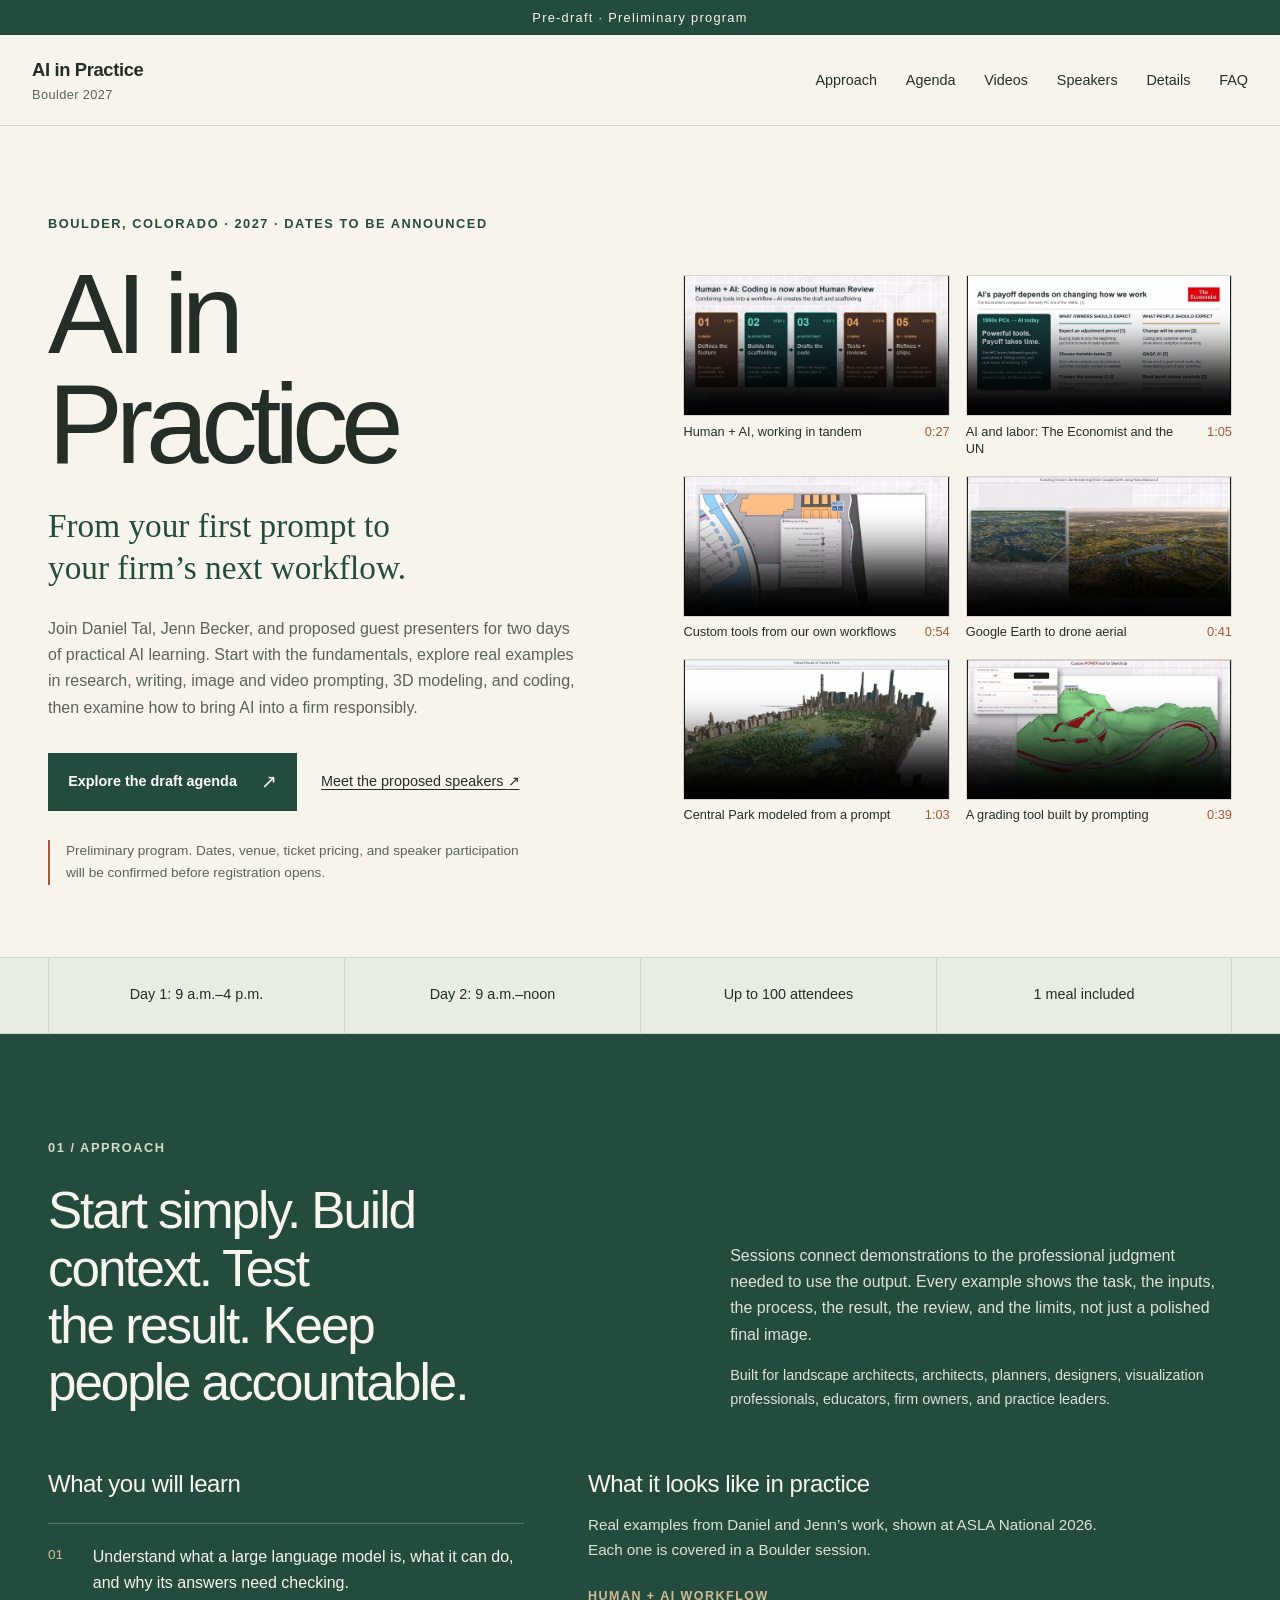
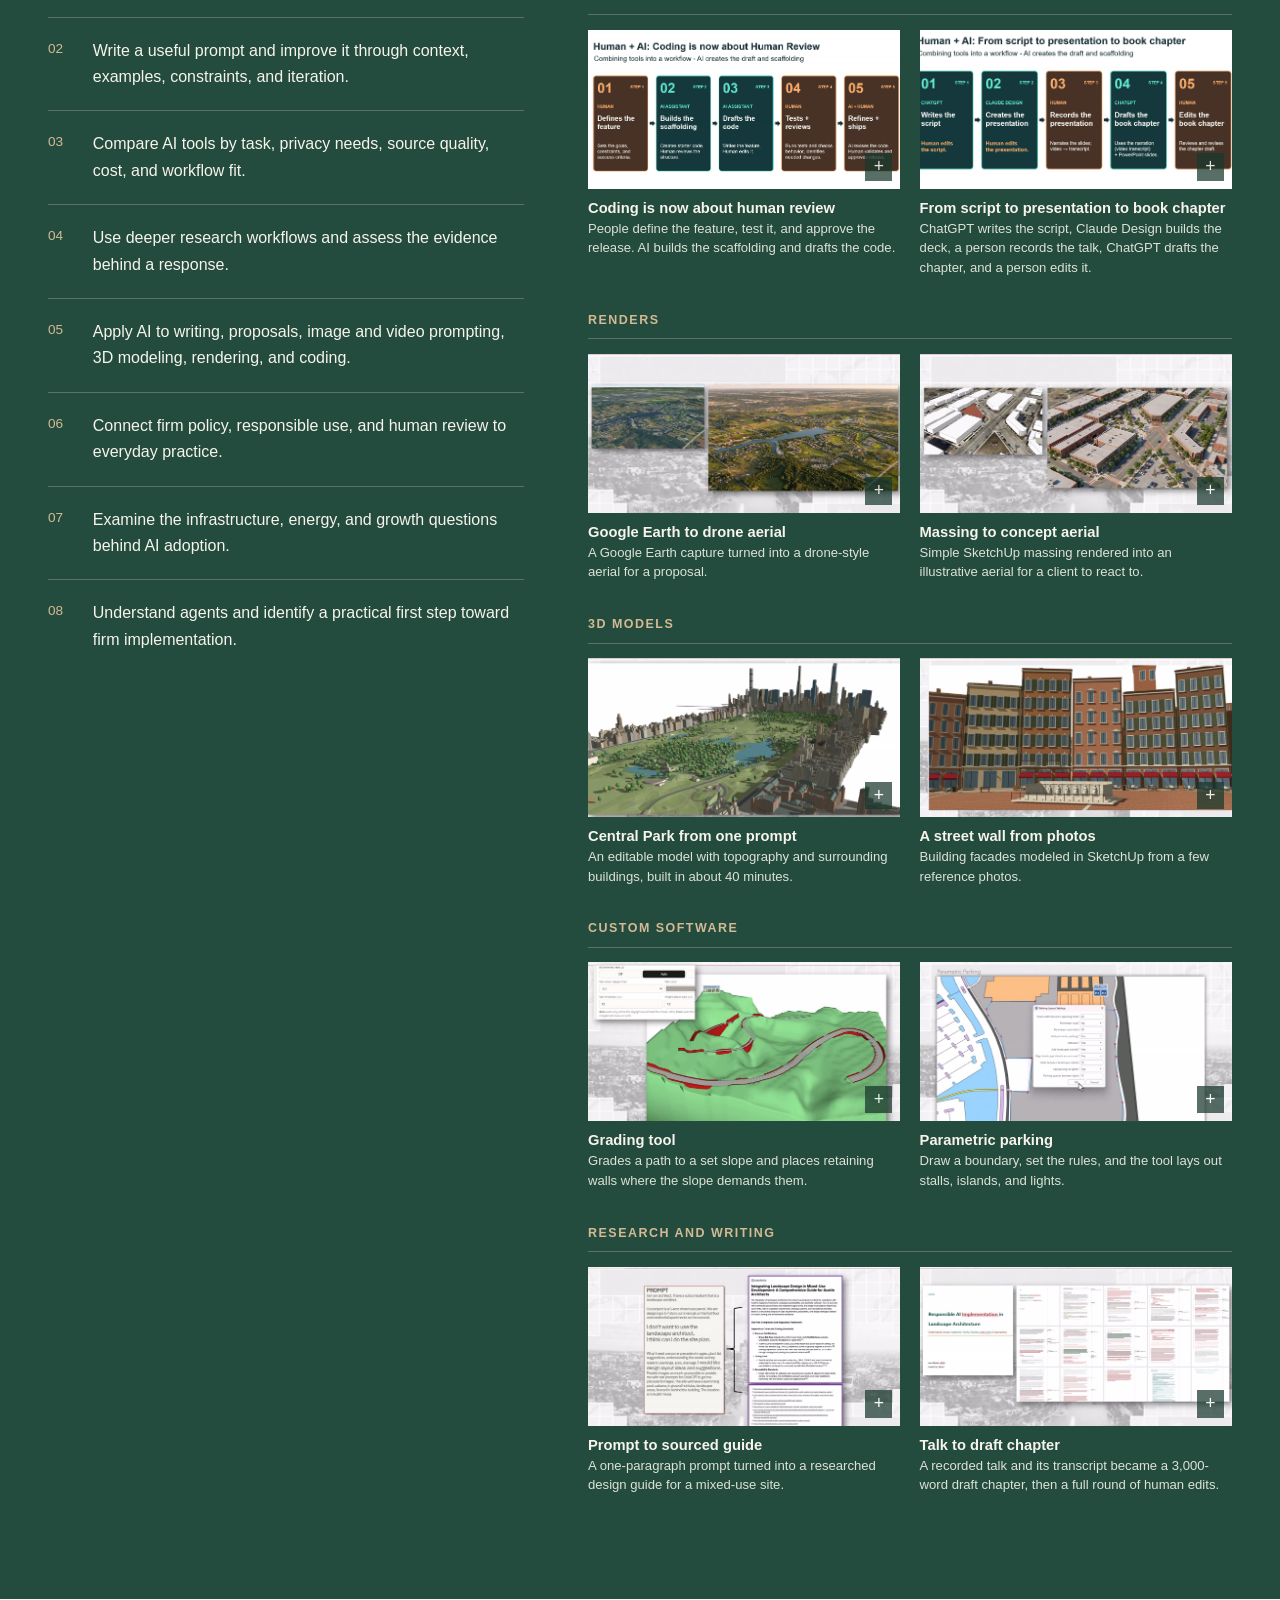
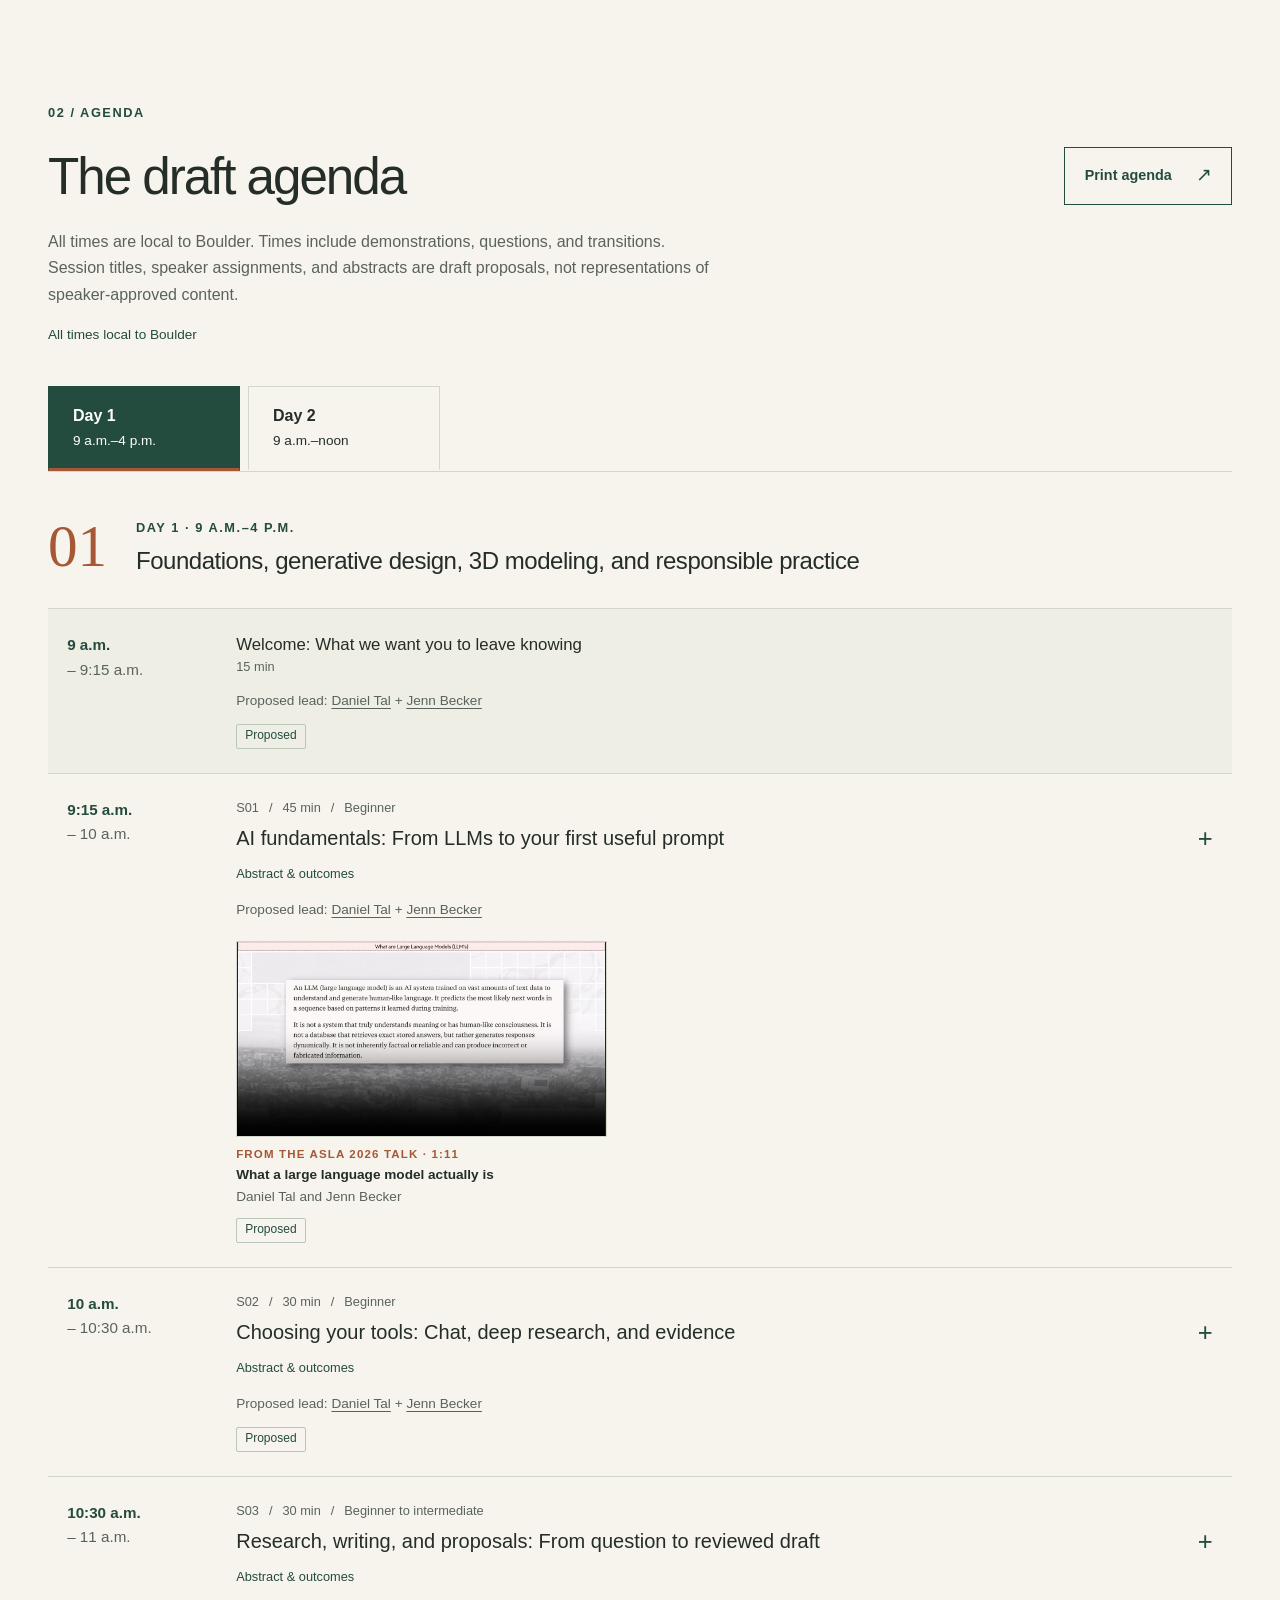
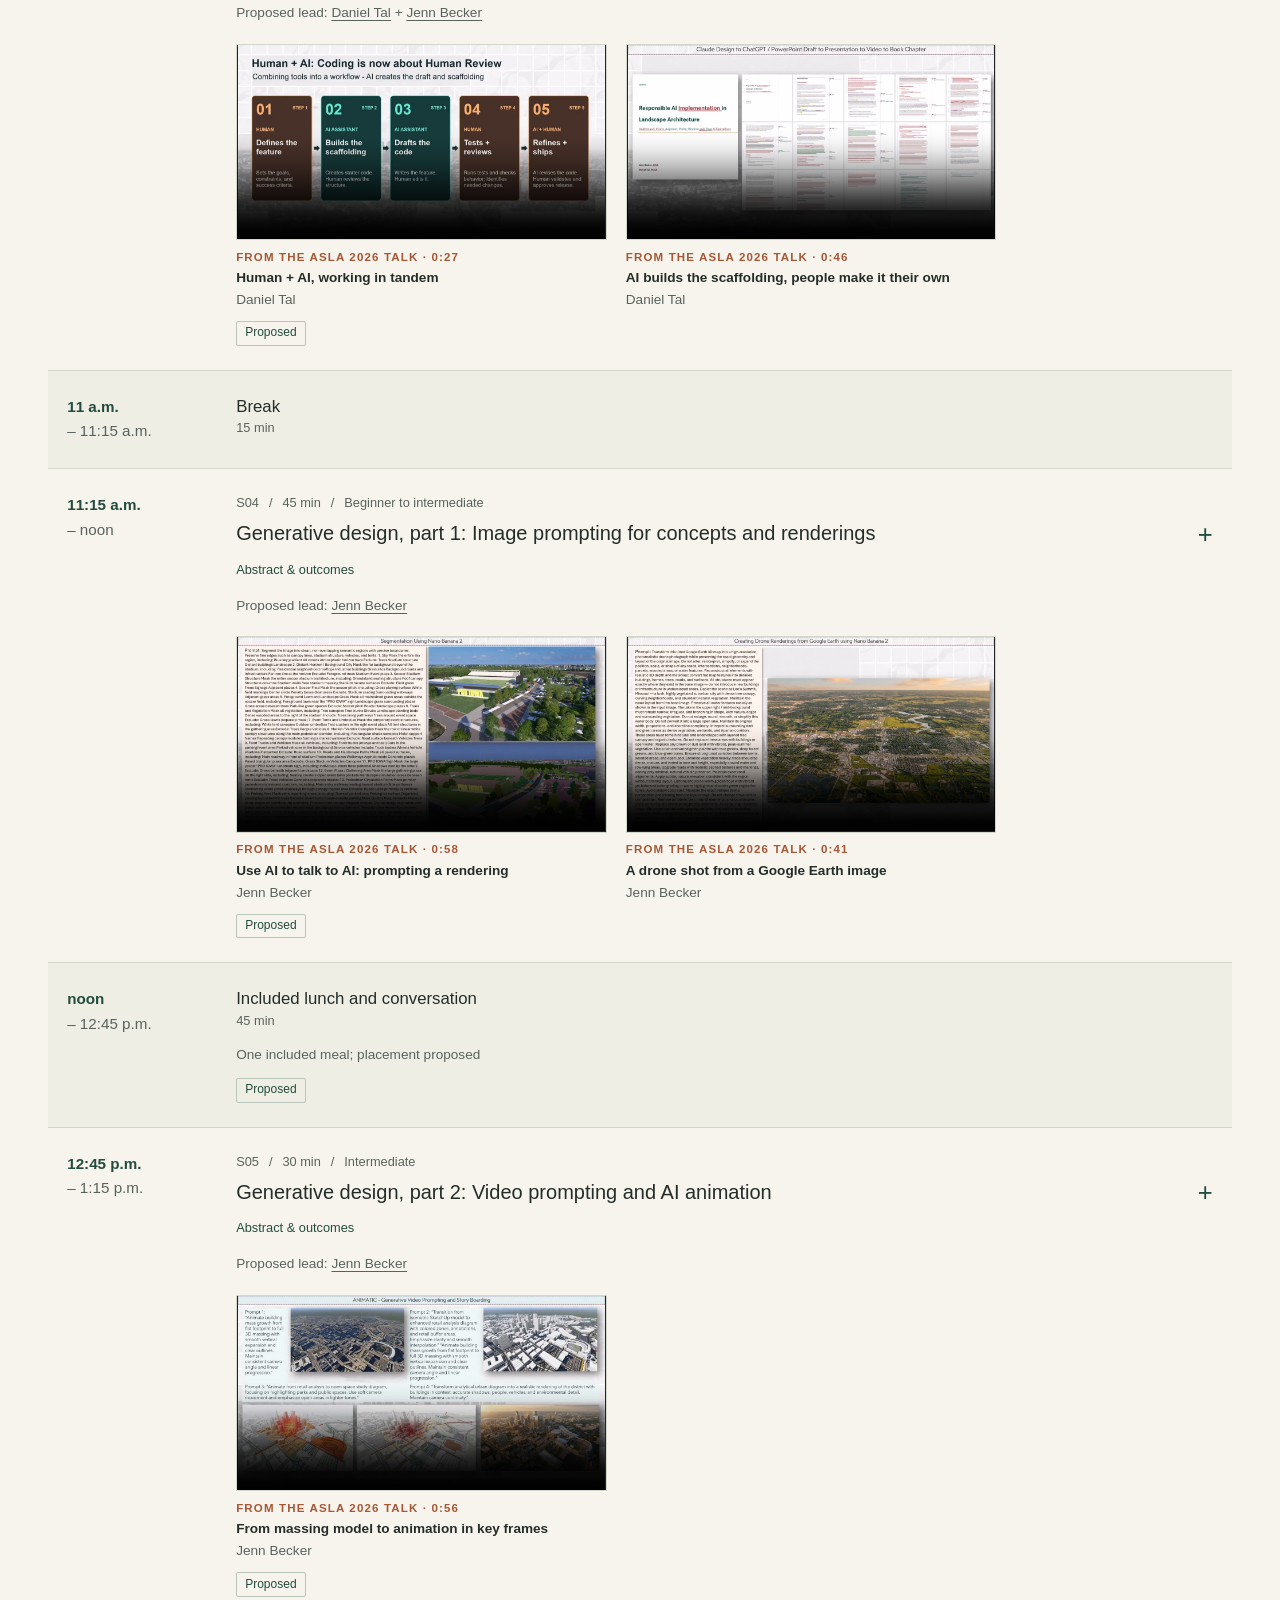
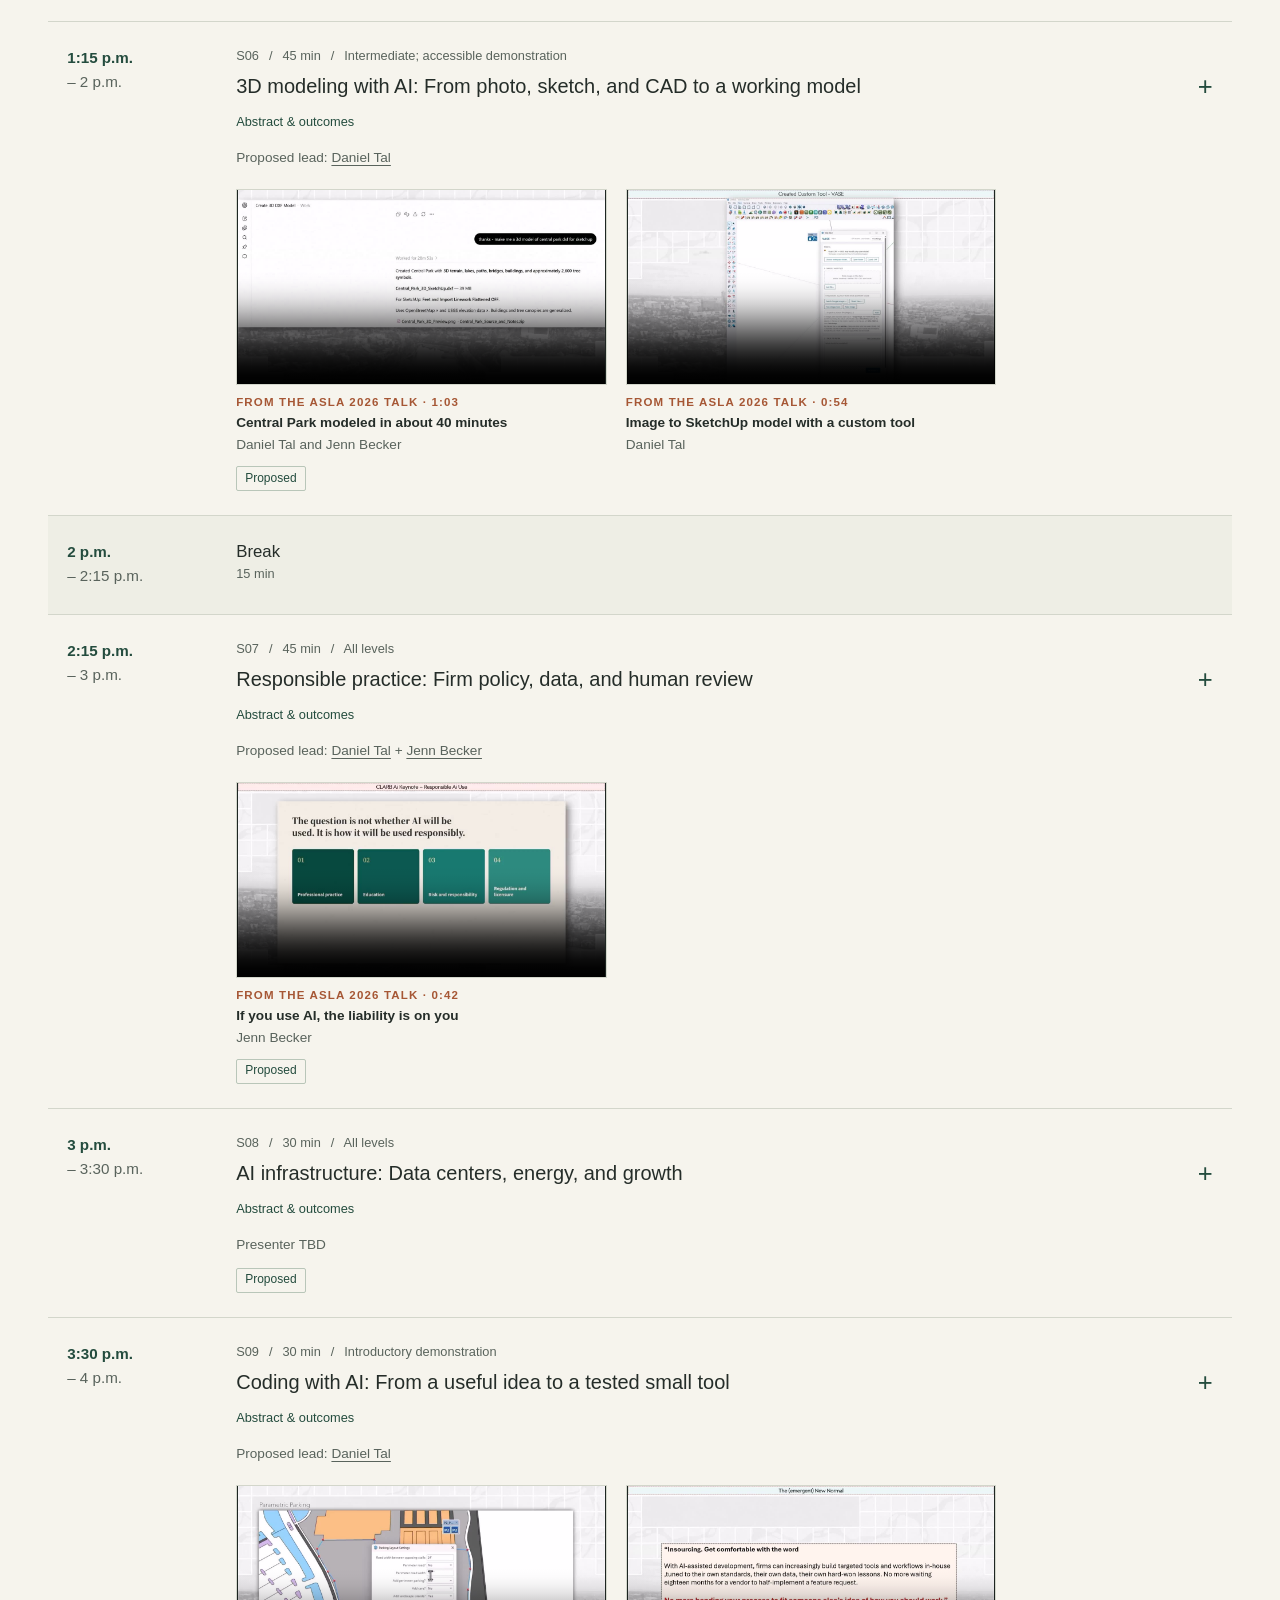
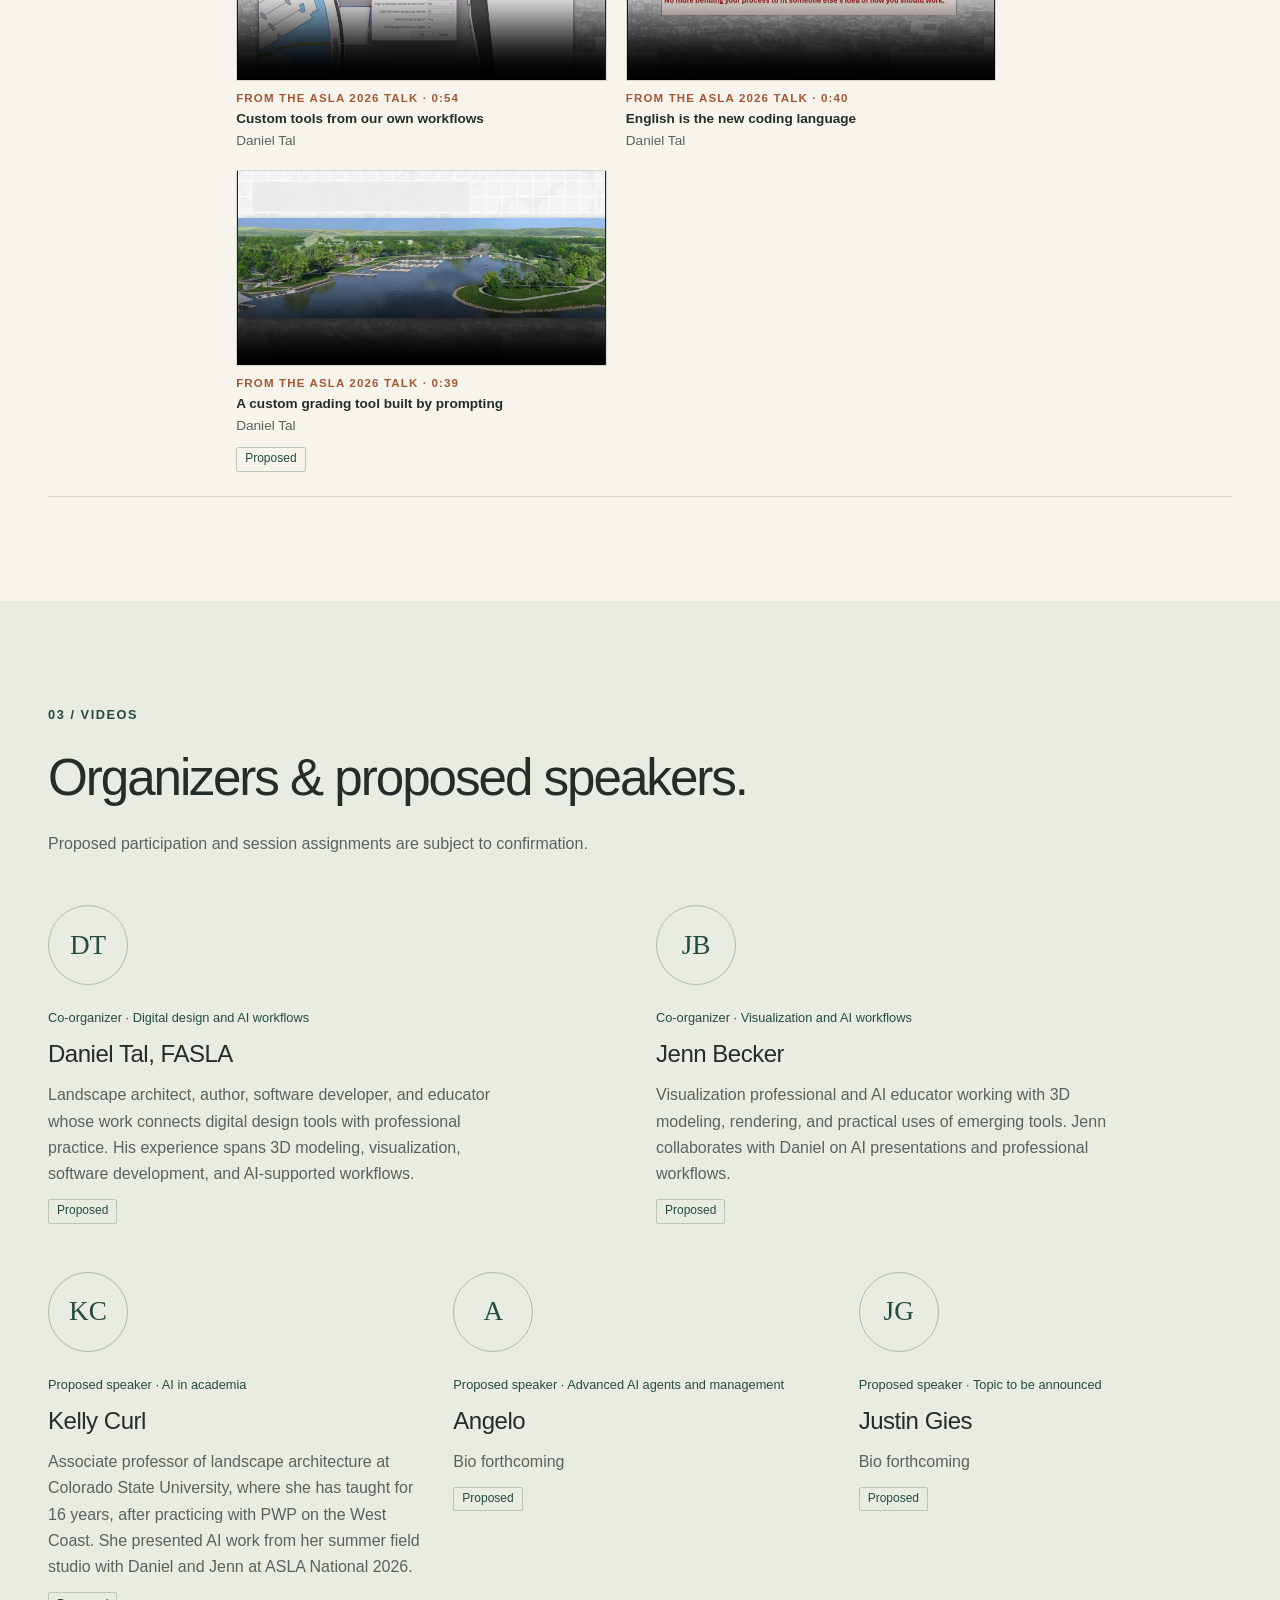
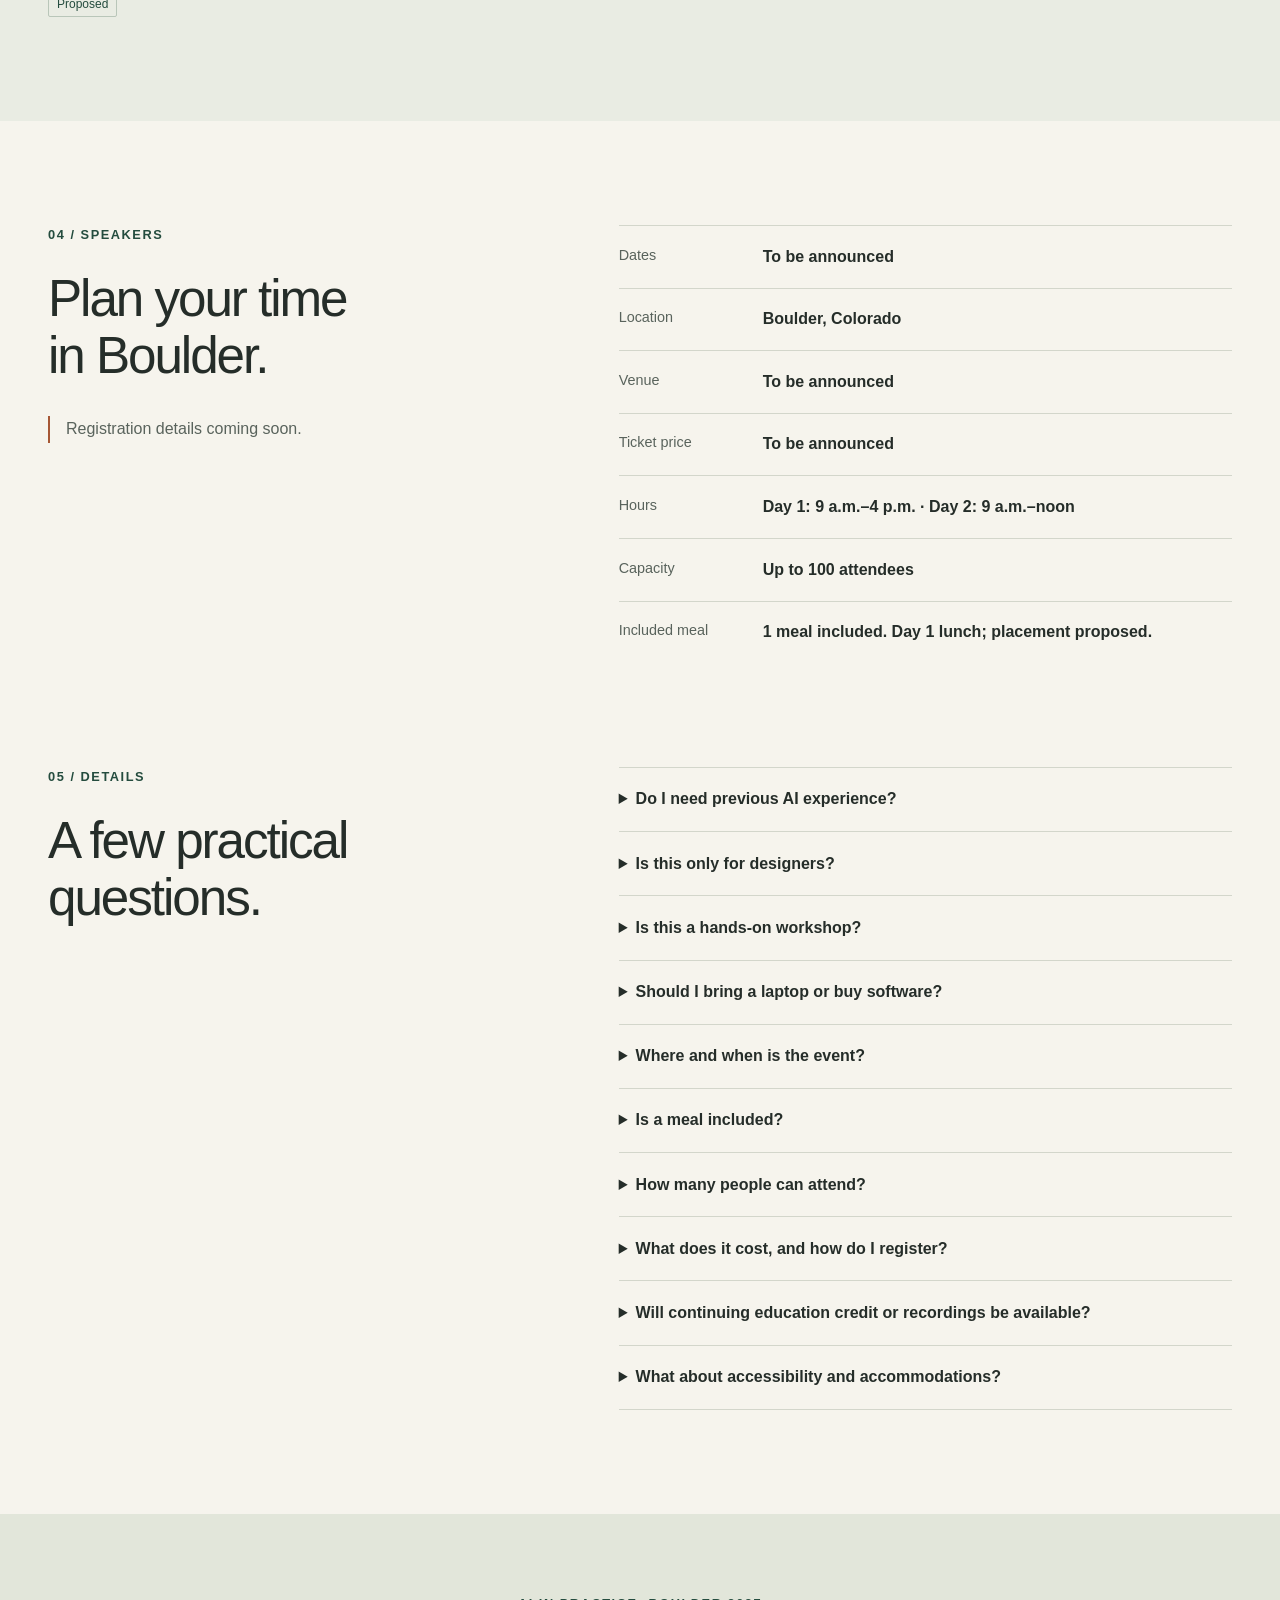
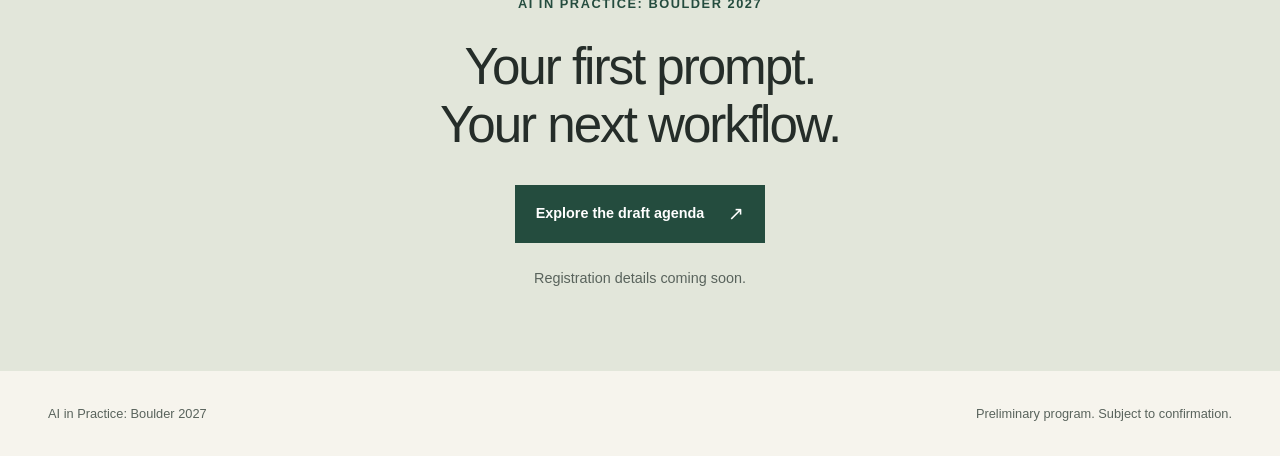
==== commit 6f53c3e7: "Add lead videos on Human + AI, labor, and custom tools, plus workflow diagrams Co-Authored-By: Claud" ====
--- a/index.html
+++ b/index.html
@@ -5,13 +5,13 @@
   <meta name="viewport" content="width=device-width, initial-scale=1">
   <meta name="robots" content="noindex, nofollow">
   <title>AI in Practice: Boulder 2027</title>
-  <link rel="stylesheet" href="styles/site.css?v=20261016d" media="screen">
-  <link rel="stylesheet" href="styles/print.css?v=20261016d" media="print">
-  <script defer src="content/event.js?v=20261016d"></script>
-  <script defer src="content/speakers.js?v=20261016d"></script>
-  <script defer src="content/sessions.js?v=20261016d"></script>
-  <script defer src="content/faqs.js?v=20261016d"></script>
-  <script defer src="app.js?v=20261016d"></script>
+  <link rel="stylesheet" href="styles/site.css?v=20261016e" media="screen">
+  <link rel="stylesheet" href="styles/print.css?v=20261016e" media="print">
+  <script defer src="content/event.js?v=20261016e"></script>
+  <script defer src="content/speakers.js?v=20261016e"></script>
+  <script defer src="content/sessions.js?v=20261016e"></script>
+  <script defer src="content/faqs.js?v=20261016e"></script>
+  <script defer src="app.js?v=20261016e"></script>
 </head>
 <body>
   <div id="site">
@@ -19,10 +19,10 @@
 <a class="skip-link" href="#main">Skip to content</a>
     <div class="draft-banner">Pre-draft · Preliminary program</div>
     <header class="site-header"><div class="header-inner"><a class="brand" href="#top" aria-label="AI in Practice: Boulder 2027">AI in Practice<span>Boulder 2027</span></a><button class="menu-toggle" hidden aria-expanded="false" aria-controls="navigation">Menu <span aria-hidden="true">☰</span></button><nav id="navigation" aria-label="Main navigation"><a href="#approach">Approach</a><a href="#agenda">Agenda</a><a href="videos.html">Videos</a><a href="#speakers">Speakers</a><a href="#details">Details</a><a href="#faq">FAQ</a></nav></div></header>
-    <main id="main" tabindex="-1"><section class="hero wrap" id="top" aria-labelledby="hero-title"><div class="hero-copy"><p class="eyebrow">Boulder, Colorado · 2027 · Dates to be announced</p><h1 id="hero-title">AI in Practice</h1><p class="hero-subtitle">From your first prompt to your firm’s next workflow.</p><p class="hero-body">Join Daniel Tal, Jenn Becker, and proposed guest presenters for two days of practical AI learning. Start with the fundamentals, explore real examples in research, writing, image and video prompting, 3D modeling, and coding, then examine how to bring AI into a firm responsibly.</p><div class="hero-actions"><a class="button" href="#agenda">Explore the draft agenda <span aria-hidden="true">↗</span></a><a class="text-link" href="#speakers">Meet the proposed speakers <span aria-hidden="true">↗</span></a></div><p class="status-note">Preliminary program. Dates, venue, ticket pricing, and speaker participation will be confirmed before registration opens.</p></div><div class="hero-media"><div class="hero-clips"><figure class="hero-clip"><video controls preload="none" playsinline poster="media/hero-drone.jpg"><source src="media/clip-drone.mp4" type="video/mp4"></video><figcaption><span>Google Earth to drone aerial</span><span>0:41</span></figcaption></figure><figure class="hero-clip"><video controls preload="none" playsinline poster="media/hero-central-park.jpg"><source src="media/clip-central-park.mp4" type="video/mp4"></video><figcaption><span>Central Park modeled from a prompt</span><span>1:03</span></figcaption></figure><figure class="hero-clip"><video controls preload="none" playsinline poster="media/hero-terrain.jpg"><source src="media/clip-terrain.mp4" type="video/mp4"></video><figcaption><span>A grading tool built by prompting</span><span>0:39</span></figcaption></figure></div></div></section>
+    <main id="main" tabindex="-1"><section class="hero wrap" id="top" aria-labelledby="hero-title"><div class="hero-copy"><p class="eyebrow">Boulder, Colorado · 2027 · Dates to be announced</p><h1 id="hero-title">AI in Practice</h1><p class="hero-subtitle">From your first prompt to your firm’s next workflow.</p><p class="hero-body">Join Daniel Tal, Jenn Becker, and proposed guest presenters for two days of practical AI learning. Start with the fundamentals, explore real examples in research, writing, image and video prompting, 3D modeling, and coding, then examine how to bring AI into a firm responsibly.</p><div class="hero-actions"><a class="button" href="#agenda">Explore the draft agenda <span aria-hidden="true">↗</span></a><a class="text-link" href="#speakers">Meet the proposed speakers <span aria-hidden="true">↗</span></a></div><p class="status-note">Preliminary program. Dates, venue, ticket pricing, and speaker participation will be confirmed before registration opens.</p></div><div class="hero-media"><div class="hero-clips"><figure class="hero-clip"><video controls preload="none" playsinline poster="media/hero-tandem.jpg"><source src="media/clip-tandem.mp4" type="video/mp4"></video><figcaption><span>Human + AI, working in tandem</span><span>0:27</span></figcaption></figure><figure class="hero-clip"><video controls preload="none" playsinline poster="media/hero-labor.jpg"><source src="media/clip-labor.mp4" type="video/mp4"></video><figcaption><span>AI and labor: The Economist and the UN</span><span>1:05</span></figcaption></figure><figure class="hero-clip"><video controls preload="none" playsinline poster="media/hero-custom-tools.jpg"><source src="media/clip-custom-tools.mp4" type="video/mp4"></video><figcaption><span>Custom tools from our own workflows</span><span>0:54</span></figcaption></figure><figure class="hero-clip"><video controls preload="none" playsinline poster="media/hero-drone.jpg"><source src="media/clip-drone.mp4" type="video/mp4"></video><figcaption><span>Google Earth to drone aerial</span><span>0:41</span></figcaption></figure><figure class="hero-clip"><video controls preload="none" playsinline poster="media/hero-central-park.jpg"><source src="media/clip-central-park.mp4" type="video/mp4"></video><figcaption><span>Central Park modeled from a prompt</span><span>1:03</span></figcaption></figure><figure class="hero-clip"><video controls preload="none" playsinline poster="media/hero-terrain.jpg"><source src="media/clip-terrain.mp4" type="video/mp4"></video><figcaption><span>A grading tool built by prompting</span><span>0:39</span></figcaption></figure></div></div></section>
     <div class="facts-strip"><div class="wrap"><p>Day 1: 9 a.m.–4 p.m.</p><p>Day 2: 9 a.m.–noon</p><p>Up to 100 attendees</p><p>1 meal included</p></div></div>
-    <section class="learning section" id="approach" aria-labelledby="approach-title"><div class="wrap"><p class="eyebrow">01 / Approach</p><div class="approach"><h2 id="approach-title">Start simply. Build context. Test the result. Keep people accountable.</h2><div><p>Sessions connect demonstrations to the professional judgment needed to use the output. Every example shows the task, the inputs, the process, the result, the review, and the limits, not just a polished final image.</p><p class="approach-audience">Built for landscape architects, architects, planners, designers, visualization professionals, educators, firm owners, and practice leaders.</p></div></div><div class="approach-cols"><div class="learn-col"><h3>What you will learn</h3><ol class="learning-grid"><li>Understand what a large language model is, what it can do, and why its answers need checking.</li><li>Write a useful prompt and improve it through context, examples, constraints, and iteration.</li><li>Compare AI tools by task, privacy needs, source quality, cost, and workflow fit.</li><li>Use deeper research workflows and assess the evidence behind a response.</li><li>Apply AI to writing, proposals, image and video prompting, 3D modeling, rendering, and coding.</li><li>Connect firm policy, responsible use, and human review to everyday practice.</li><li>Examine the infrastructure, energy, and growth questions behind AI adoption.</li><li>Understand agents and identify a practical first step toward firm implementation.</li></ol></div><div class="practice-col"><h3 class="practice-title">What it looks like in practice</h3><p class="practice-intro">Real examples from Daniel and Jenn’s work, shown at ASLA National 2026. Each one is covered in a Boulder session.</p><div class="practice-grid"><div class="practice-group"><p class="practice-label">Renders</p><figure><button type="button" class="zoom" aria-label="Enlarge: Google Earth to drone aerial"><img src="media/ex-drone.jpg" alt="Google Earth capture beside the AI drone-style aerial made from it" loading="lazy"></button><figcaption><strong>Google Earth to drone aerial</strong> A Google Earth capture turned into a drone-style aerial for a proposal.</figcaption></figure><figure><button type="button" class="zoom" aria-label="Enlarge: Massing to concept aerial"><img src="media/ex-massing.jpg" alt="White massing model beside an AI-rendered aerial of the same blocks" loading="lazy"></button><figcaption><strong>Massing to concept aerial</strong> Simple SketchUp massing rendered into an illustrative aerial for a client to react to.</figcaption></figure></div><div class="practice-group"><p class="practice-label">3D models</p><figure><button type="button" class="zoom" aria-label="Enlarge: Central Park from one prompt"><img src="media/ex-central-park.jpg" alt="AI-built 3D model of Central Park and the Manhattan skyline" loading="lazy"></button><figcaption><strong>Central Park from one prompt</strong> An editable model with topography and surrounding buildings, built in about 40 minutes.</figcaption></figure><figure><button type="button" class="zoom" aria-label="Enlarge: A street wall from photos"><img src="media/ex-piazza.jpg" alt="AI-built SketchUp model of a row of brick and stucco facades" loading="lazy"></button><figcaption><strong>A street wall from photos</strong> Building facades modeled in SketchUp from a few reference photos.</figcaption></figure></div><div class="practice-group"><p class="practice-label">Custom software</p><figure><button type="button" class="zoom" aria-label="Enlarge: Grading tool"><img src="media/ex-grading.jpg" alt="SketchUp grading tool showing a graded path with red retaining walls on green terrain" loading="lazy"></button><figcaption><strong>Grading tool</strong> Grades a path to a set slope and places retaining walls where the slope demands them.</figcaption></figure><figure><button type="button" class="zoom" aria-label="Enlarge: Parametric parking"><img src="media/ex-parking.jpg" alt="SketchUp parking layout tool with its settings dialog open over a site plan" loading="lazy"></button><figcaption><strong>Parametric parking</strong> Draw a boundary, set the rules, and the tool lays out stalls, islands, and lights.</figcaption></figure></div><div class="practice-group"><p class="practice-label">Research and writing</p><figure><button type="button" class="zoom" aria-label="Enlarge: Prompt to sourced guide"><img src="media/ex-research.jpg" alt="A short research prompt beside the long research guide it produced" loading="lazy"></button><figcaption><strong>Prompt to sourced guide</strong> A one-paragraph prompt turned into a researched design guide for a mixed-use site.</figcaption></figure><figure><button type="button" class="zoom" aria-label="Enlarge: Talk to draft chapter"><img src="media/ex-chapter.jpg" alt="Draft book chapter pages with tracked changes in red and green" loading="lazy"></button><figcaption><strong>Talk to draft chapter</strong> A recorded talk and its transcript became a 3,000-word draft chapter, then a full round of human edits.</figcaption></figure></div></div></div></div></div></section>
-    <section class="section wrap" id="agenda" aria-labelledby="agenda-title"><div class="section-heading"><div><p class="eyebrow">02 / Agenda</p><h2 id="agenda-title">The draft agenda</h2></div><button class="button button-outline print-button" hidden>Print agenda <span aria-hidden="true">↗</span></button></div><p class="section-intro">All times are local to Boulder. Times include demonstrations, questions, and transitions. Session titles, speaker assignments, and abstracts are draft proposals, not representations of speaker-approved content.</p><p class="local-time">All times local to Boulder</p><noscript><p>Both days are shown below. Use your browser’s Print command to print the agenda.</p></noscript><div class="day-controls" role="group" aria-label="Agenda days" hidden><button type="button" data-day="1" aria-controls="day-1" aria-pressed="true">Day 1<span>9 a.m.–4 p.m.</span></button><button type="button" data-day="2" aria-controls="day-2" aria-pressed="false">Day 2<span>9 a.m.–noon</span></button></div><section class="agenda-day" id="day-1" aria-labelledby="day-heading-1"><div class="day-heading"><span class="day-number" aria-hidden="true">01</span><div><p class="eyebrow">Day 1 · 9 a.m.–4 p.m.</p><h3 id="day-heading-1">Foundations, generative design, 3D modeling, and responsible practice</h3></div></div><article class="agenda-item opening" id="opening"><div class="time-column"><time>9 a.m.</time><span>– 9:15 a.m.</span></div><div class="session-content"><h4>Welcome: What we want you to leave knowing</h4><span class="session-meta">15 min</span><p class="byline">Proposed lead: <a href="#speaker-daniel">Daniel Tal</a> + <a href="#speaker-jenn">Jenn Becker</a></p><span class="badge">Proposed</span></div></article><article class="agenda-item session" id="S01"><div class="time-column"><time>9:15 a.m.</time><span>– 10 a.m.</span></div><div class="session-content"><details open><summary><span class="session-meta">S01 <span aria-hidden="true">/</span> 45 min <span aria-hidden="true">/</span> Beginner</span><h4>AI fundamentals: From LLMs to your first useful prompt</h4><span class="expand-label">Abstract &amp; outcomes <span class="expand-icon" aria-hidden="true">+</span></span></summary><div class="abstract"><p>A plain-language introduction to large language models and the difference between generating an answer and establishing a fact. Build a simple prompt, improve it with context, and discuss when an answer needs verification or a different tool.</p><h5>Learning outcomes</h5><ul><li>Explain an LLM without technical jargon.</li><li>Write a task/context/constraints/output prompt.</li><li>Recognize uncertainty and plausible errors.</li></ul></div></details><p class="byline">Proposed lead: <a href="#speaker-daniel">Daniel Tal</a> + <a href="#speaker-jenn">Jenn Becker</a></p><div class="talk-clips"><figure class="talk-clip"><video controls preload="none" playsinline poster="media/clip-llm.jpg"><source src="media/clip-llm.mp4" type="video/mp4"></video><figcaption><span class="clip-source">From the ASLA 2026 talk · 1:11</span><span class="clip-label">What a large language model actually is</span><span class="clip-speaker">Daniel Tal and Jenn Becker</span></figcaption></figure></div><span class="badge">Proposed</span></div></article><article class="agenda-item session" id="S02"><div class="time-column"><time>10 a.m.</time><span>– 10:30 a.m.</span></div><div class="session-content"><details open><summary><span class="session-meta">S02 <span aria-hidden="true">/</span> 30 min <span aria-hidden="true">/</span> Beginner</span><h4>Choosing your tools: Chat, deep research, and evidence</h4><span class="expand-label">Abstract &amp; outcomes <span class="expand-icon" aria-hidden="true">+</span></span></summary><div class="abstract"><p>Compare common AI assistants and research modes through the work they support. Show when a quick conversation is enough, when deeper research is useful, and how to inspect sources rather than accept a confident summary.</p><h5>Learning outcomes</h5><ul><li>Choose a tool for a task.</li><li>Distinguish chat from a research workflow.</li><li>Inspect citations and source quality.</li></ul></div></details><p class="byline">Proposed lead: <a href="#speaker-daniel">Daniel Tal</a> + <a href="#speaker-jenn">Jenn Becker</a></p><span class="badge">Proposed</span></div></article><article class="agenda-item session" id="S03"><div class="time-column"><time>10:30 a.m.</time><span>– 11 a.m.</span></div><div class="session-content"><details open><summary><span class="session-meta">S03 <span aria-hidden="true">/</span> 30 min <span aria-hidden="true">/</span> Beginner to intermediate</span><h4>Research, writing, and proposals: From question to reviewed draft</h4><span class="expand-label">Abstract &amp; outcomes <span class="expand-icon" aria-hidden="true">+</span></span></summary><div class="abstract"><p>Follow a practical sequence from a research question and source material to an outline, written draft, and proposal narrative. Show where human editing, evidence checks, and project-specific judgment change the output.</p><h5>Learning outcomes</h5><ul><li>Structure a repeatable writing workflow.</li><li>Review claims against sources.</li><li>Adapt a draft to a real audience and project.</li></ul></div></details><p class="byline">Proposed lead: <a href="#speaker-daniel">Daniel Tal</a> + <a href="#speaker-jenn">Jenn Becker</a></p><div class="talk-clips"><figure class="talk-clip"><video controls preload="none" playsinline poster="media/clip-scaffolding.jpg"><source src="media/clip-scaffolding.mp4" type="video/mp4"></video><figcaption><span class="clip-source">From the ASLA 2026 talk · 0:46</span><span class="clip-label">AI builds the scaffolding, people make it their own</span><span class="clip-speaker">Daniel Tal</span></figcaption></figure></div><span class="badge">Proposed</span></div></article><article class="agenda-item break" id="break-1"><div class="time-column"><time>11 a.m.</time><span>– 11:15 a.m.</span></div><div class="session-content"><h4>Break</h4><span class="session-meta">15 min</span><span class="badge">Proposed</span></div></article><article class="agenda-item session" id="S04"><div class="time-column"><time>11:15 a.m.</time><span>– noon</span></div><div class="session-content"><details open><summary><span class="session-meta">S04 <span aria-hidden="true">/</span> 45 min <span aria-hidden="true">/</span> Beginner to intermediate</span><h4>Generative design, part 1: Image prompting for concepts and renderings</h4><span class="expand-label">Abstract &amp; outcomes <span class="expand-icon" aria-hidden="true">+</span></span></summary><div class="abstract"><p>Turn sketches, massing models, Google Earth captures, and draft renderings into client-ready imagery. Build a detailed image prompt with AI, use segmentation to keep design intent, and compare each iteration against what the design actually is.</p><h5>Learning outcomes</h5><ul><li>Write an image prompt that tells the story of the design.</li><li>Use AI to draft and refine prompts for an image model.</li><li>Separate conceptual imagery from verified project information.</li></ul></div></details><p class="byline">Proposed lead: <a href="#speaker-jenn">Jenn Becker</a></p><div class="talk-clips"><figure class="talk-clip"><video controls preload="none" playsinline poster="media/clip-image-prompts.jpg"><source src="media/clip-image-prompts.mp4" type="video/mp4"></video><figcaption><span class="clip-source">From the ASLA 2026 talk · 0:58</span><span class="clip-label">Use AI to talk to AI: prompting a rendering</span><span class="clip-speaker">Jenn Becker</span></figcaption></figure><figure class="talk-clip"><video controls preload="none" playsinline poster="media/clip-drone.jpg"><source src="media/clip-drone.mp4" type="video/mp4"></video><figcaption><span class="clip-source">From the ASLA 2026 talk · 0:41</span><span class="clip-label">A drone shot from a Google Earth image</span><span class="clip-speaker">Jenn Becker</span></figcaption></figure></div><span class="badge">Proposed</span></div></article><article class="agenda-item meal" id="lunch"><div class="time-column"><time>noon</time><span>– 12:45 p.m.</span></div><div class="session-content"><h4>Included lunch and conversation</h4><span class="session-meta">45 min</span><p class="byline">One included meal; placement proposed</p><span class="badge">Proposed</span></div></article><article class="agenda-item session" id="S05"><div class="time-column"><time>12:45 p.m.</time><span>– 1:15 p.m.</span></div><div class="session-content"><details open><summary><span class="session-meta">S05 <span aria-hidden="true">/</span> 30 min <span aria-hidden="true">/</span> Intermediate</span><h4>Generative design, part 2: Video prompting and AI animation</h4><span class="expand-label">Abstract &amp; outcomes <span class="expand-icon" aria-hidden="true">+</span></span></summary><div class="abstract"><p>Chain a massing model, diagrams, and AI key frames into a short animation. Storyboard the sequence, prompt each transition, and judge where a fast AI animation can stand in for a full rendering pass and where it cannot.</p><h5>Learning outcomes</h5><ul><li>Storyboard an animation from key frames.</li><li>Prompt transitions between frames.</li><li>Judge an AI animation against design intent and accuracy.</li></ul></div></details><p class="byline">Proposed lead: <a href="#speaker-jenn">Jenn Becker</a></p><div class="talk-clips"><figure class="talk-clip"><video controls preload="none" playsinline poster="media/clip-animation.jpg"><source src="media/clip-animation.mp4" type="video/mp4"></video><figcaption><span class="clip-source">From the ASLA 2026 talk · 0:56</span><span class="clip-label">From massing model to animation in key frames</span><span class="clip-speaker">Jenn Becker</span></figcaption></figure></div><span class="badge">Proposed</span></div></article><article class="agenda-item session" id="S06"><div class="time-column"><time>1:15 p.m.</time><span>– 2 p.m.</span></div><div class="session-content"><details open><summary><span class="session-meta">S06 <span aria-hidden="true">/</span> 45 min <span aria-hidden="true">/</span> Intermediate; accessible demonstration</span><h4>3D modeling with AI: From photo, sketch, and CAD to a working model</h4><span class="expand-label">Abstract &amp; outcomes <span class="expand-icon" aria-hidden="true">+</span></span></summary><div class="abstract"><p>Watch current AI models build editable 3D models from a prompt, a photograph, a hand sketch, or a CAD file, then follow the review that has to happen next: scale, geometry, context, and whether the model is usable downstream.</p><h5>Learning outcomes</h5><ul><li>Identify where AI can start or speed up a model.</li><li>Distinguish imagery from usable model data.</li><li>Define checks before a model goes into a deliverable.</li></ul></div></details><p class="byline">Proposed lead: <a href="#speaker-daniel">Daniel Tal</a></p><div class="talk-clips"><figure class="talk-clip"><video controls preload="none" playsinline poster="media/clip-central-park.jpg"><source src="media/clip-central-park.mp4" type="video/mp4"></video><figcaption><span class="clip-source">From the ASLA 2026 talk · 1:03</span><span class="clip-label">Central Park modeled in about 40 minutes</span><span class="clip-speaker">Daniel Tal and Jenn Becker</span></figcaption></figure><figure class="talk-clip"><video controls preload="none" playsinline poster="media/clip-vase.jpg"><source src="media/clip-vase.mp4" type="video/mp4"></video><figcaption><span class="clip-source">From the ASLA 2026 talk · 0:54</span><span class="clip-label">Image to SketchUp model with a custom tool</span><span class="clip-speaker">Daniel Tal</span></figcaption></figure></div><span class="badge">Proposed</span></div></article><article class="agenda-item break" id="break-2"><div class="time-column"><time>2 p.m.</time><span>– 2:15 p.m.</span></div><div class="session-content"><h4>Break</h4><span class="session-meta">15 min</span><span class="badge">Proposed</span></div></article><article class="agenda-item session" id="S07"><div class="time-column"><time>2:15 p.m.</time><span>– 3 p.m.</span></div><div class="session-content"><details open><summary><span class="session-meta">S07 <span aria-hidden="true">/</span> 45 min <span aria-hidden="true">/</span> All levels</span><h4>Responsible practice: Firm policy, data, and human review</h4><span class="expand-label">Abstract &amp; outcomes <span class="expand-icon" aria-hidden="true">+</span></span></summary><div class="abstract"><p>Translate responsible AI use into everyday firm decisions: what information can enter a tool, who reviews the output, when use is disclosed, and how teams document accountability. Connect a practical policy framework to realistic work scenarios.</p><h5>Learning outcomes</h5><ul><li>Identify data boundaries.</li><li>Define review and escalation responsibilities.</li><li>Outline an acceptable-use policy.</li></ul></div></details><p class="byline">Proposed lead: <a href="#speaker-daniel">Daniel Tal</a> + <a href="#speaker-jenn">Jenn Becker</a></p><div class="talk-clips"><figure class="talk-clip"><video controls preload="none" playsinline poster="media/clip-liability.jpg"><source src="media/clip-liability.mp4" type="video/mp4"></video><figcaption><span class="clip-source">From the ASLA 2026 talk · 0:42</span><span class="clip-label">If you use AI, the liability is on you</span><span class="clip-speaker">Jenn Becker</span></figcaption></figure></div><span class="badge">Proposed</span></div></article><article class="agenda-item session" id="S08"><div class="time-column"><time>3 p.m.</time><span>– 3:30 p.m.</span></div><div class="session-content"><details open><summary><span class="session-meta">S08 <span aria-hidden="true">/</span> 30 min <span aria-hidden="true">/</span> All levels</span><h4>AI infrastructure: Data centers, energy, and growth</h4><span class="expand-label">Abstract &amp; outcomes <span class="expand-icon" aria-hidden="true">+</span></span></summary><div class="abstract"><p>Examine the physical infrastructure behind AI and the questions it raises for energy demand, water, land use, communities, and growth. Separate measured conditions from estimates and projections, and discuss why comparisons need context.</p><h5>Learning outcomes</h5><ul><li>Interpret the scope of an infrastructure claim.</li><li>Distinguish forecasts from measured data.</li><li>Ask better questions about environmental impacts.</li></ul></div></details><p class="byline">Presenter TBD</p><span class="badge">Proposed</span></div></article><article class="agenda-item session" id="S09"><div class="time-column"><time>3:30 p.m.</time><span>– 4 p.m.</span></div><div class="session-content"><details open><summary><span class="session-meta">S09 <span aria-hidden="true">/</span> 30 min <span aria-hidden="true">/</span> Introductory demonstration</span><h4>Coding with AI: From a useful idea to a tested small tool</h4><span class="expand-label">Abstract &amp; outcomes <span class="expand-icon" aria-hidden="true">+</span></span></summary><div class="abstract"><p>Show how a non-specialist can describe a useful small tool, work through an AI-assisted draft, and test whether the result does what was intended. Explain what still requires technical review and maintenance.</p><h5>Learning outcomes</h5><ul><li>Turn a problem into a clear brief.</li><li>Iterate using observable failures.</li><li>Recognize when code needs expert review.</li></ul></div></details><p class="byline">Proposed lead: <a href="#speaker-daniel">Daniel Tal</a></p><div class="talk-clips"><figure class="talk-clip"><video controls preload="none" playsinline poster="media/clip-citizen-dev.jpg"><source src="media/clip-citizen-dev.mp4" type="video/mp4"></video><figcaption><span class="clip-source">From the ASLA 2026 talk · 0:40</span><span class="clip-label">English is the new coding language</span><span class="clip-speaker">Daniel Tal</span></figcaption></figure><figure class="talk-clip"><video controls preload="none" playsinline poster="media/clip-terrain.jpg"><source src="media/clip-terrain.mp4" type="video/mp4"></video><figcaption><span class="clip-source">From the ASLA 2026 talk · 0:39</span><span class="clip-label">A custom grading tool built by prompting</span><span class="clip-speaker">Daniel Tal</span></figcaption></figure></div><span class="badge">Proposed</span></div></article></section><section class="agenda-day" id="day-2" aria-labelledby="day-heading-2"><div class="day-heading"><span class="day-number" aria-hidden="true">02</span><div><p class="eyebrow">Day 2 · 9 a.m.–noon</p><h3 id="day-heading-2">Education, specialist applications, and firm adoption</h3></div></div><article class="agenda-item session" id="S10"><div class="time-column"><time>9 a.m.</time><span>– 9:45 a.m.</span></div><div class="session-content"><details open><summary><span class="session-meta">S10 <span aria-hidden="true">/</span> 45 min <span aria-hidden="true">/</span> All levels</span><h4>AI in academia: A Colorado State University case study</h4><span class="expand-label">Abstract &amp; outcomes <span class="expand-icon" aria-hidden="true">+</span></span></summary><div class="abstract"><p>A case study from a four-week summer field studio where students kept AI at the center of the design process: field research and hand drawing first, AI to generate and test ideas, then final design by hand. Includes a proposed four-year path for AI literacy in a landscape architecture curriculum.</p><h5>Proposed learning outcomes</h5><ul><li>Examine an educational use case.</li><li>Discuss assessment and authorship.</li><li>Connect student learning with professional responsibility.</li></ul></div></details><p class="byline">Proposed lead: <a href="#speaker-kelly">Kelly Curl</a></p><div class="talk-clips"><figure class="talk-clip"><video controls preload="none" playsinline poster="media/clip-kelly.jpg"><source src="media/clip-kelly.mp4" type="video/mp4"></video><figcaption><span class="clip-source">From the ASLA 2026 talk · 0:47</span><span class="clip-label">Teach students where AI belongs in the design process</span><span class="clip-speaker">Kelly Curl</span></figcaption></figure></div><span class="badge">Proposed</span></div></article><article class="agenda-item session" id="S11"><div class="time-column"><time>9:45 a.m.</time><span>– 10:30 a.m.</span></div><div class="session-content"><details open><summary><span class="session-meta">S11 <span aria-hidden="true">/</span> 45 min <span aria-hidden="true">/</span> To be confirmed</span><h4>AI in specialist practice: Guest presentation</h4><span class="expand-label">Abstract &amp; outcomes <span class="expand-icon" aria-hidden="true">+</span></span></summary><div class="abstract"><p>A guest session exploring AI through Justin Gies’s specialist work. Topic, examples, and learning outcomes will be confirmed with the presenter.</p><h5>Learning outcomes</h5><p>Learning outcomes to be confirmed with the presenter.</p></div></details><p class="byline">Proposed lead: <a href="#speaker-justin">Justin Gies</a></p><span class="badge">Proposed</span></div></article><article class="agenda-item break" id="break-3"><div class="time-column"><time>10:30 a.m.</time><span>– 10:45 a.m.</span></div><div class="session-content"><h4>Break</h4><span class="session-meta">15 min</span><span class="badge">Proposed</span></div></article><article class="agenda-item session" id="S12"><div class="time-column"><time>10:45 a.m.</time><span>– 11:30 a.m.</span></div><div class="session-content"><details open><summary><span class="session-meta">S12 <span aria-hidden="true">/</span> 45 min <span aria-hidden="true">/</span> Advanced concepts, explained for a mixed audience</span><h4>Advanced AI agents: Orchestration, supervision, and management</h4><span class="expand-label">Abstract &amp; outcomes <span class="expand-icon" aria-hidden="true">+</span></span></summary><div class="abstract"><p>Move beyond a single prompt to workflows in which agents perform coordinated tasks. Discuss task delegation, permissions, supervision, checkpoints, and how to evaluate whether an agent workflow is reliable enough for its intended use.</p><h5>Proposed learning outcomes</h5><ul><li>Explain an agent workflow.</li><li>Identify approval and review points.</li><li>Recognize operational limits and failure modes.</li></ul></div></details><p class="byline">Proposed lead: <a href="#speaker-angelo">Angelo</a></p><span class="badge">Proposed</span></div></article><article class="agenda-item session" id="S13"><div class="time-column"><time>11:30 a.m.</time><span>– noon</span></div><div class="session-content"><details open><summary><span class="session-meta">S13 <span aria-hidden="true">/</span> 30 min <span aria-hidden="true">/</span> Owners, managers, and practice leaders</span><h4>Bringing AI into your firm: An owner’s implementation roadmap</h4><span class="expand-label">Abstract &amp; outcomes <span class="expand-icon" aria-hidden="true">+</span></span></summary><div class="abstract"><p>Bring the program together through the decisions a firm owner must make: where to start, who is responsible, what to budget, how to train a team, and how to judge the result. End with a proposed 30-day pilot framework.</p><h5>Learning outcomes</h5><ul><li>Choose a bounded pilot.</li><li>Define ownership and success measures.</li><li>Connect adoption to staffing, fees, service quality, and client value.</li></ul></div></details><p class="byline">Proposed lead: <a href="#speaker-daniel">Daniel Tal</a> + <a href="#speaker-jenn">Jenn Becker</a></p><div class="talk-clips"><figure class="talk-clip"><video controls preload="none" playsinline poster="media/clip-roadmap.jpg"><source src="media/clip-roadmap.mp4" type="video/mp4"></video><figcaption><span class="clip-source">From the ASLA 2026 talk · 0:40</span><span class="clip-label">Find your person, and don&#39;t expect a return yet</span><span class="clip-speaker">Daniel Tal</span></figcaption></figure></div><span class="badge">Proposed</span></div></article></section></section>
+    <section class="learning section" id="approach" aria-labelledby="approach-title"><div class="wrap"><p class="eyebrow">01 / Approach</p><div class="approach"><h2 id="approach-title">Start simply. Build context. Test the result. Keep people accountable.</h2><div><p>Sessions connect demonstrations to the professional judgment needed to use the output. Every example shows the task, the inputs, the process, the result, the review, and the limits, not just a polished final image.</p><p class="approach-audience">Built for landscape architects, architects, planners, designers, visualization professionals, educators, firm owners, and practice leaders.</p></div></div><div class="approach-cols"><div class="learn-col"><h3>What you will learn</h3><ol class="learning-grid"><li>Understand what a large language model is, what it can do, and why its answers need checking.</li><li>Write a useful prompt and improve it through context, examples, constraints, and iteration.</li><li>Compare AI tools by task, privacy needs, source quality, cost, and workflow fit.</li><li>Use deeper research workflows and assess the evidence behind a response.</li><li>Apply AI to writing, proposals, image and video prompting, 3D modeling, rendering, and coding.</li><li>Connect firm policy, responsible use, and human review to everyday practice.</li><li>Examine the infrastructure, energy, and growth questions behind AI adoption.</li><li>Understand agents and identify a practical first step toward firm implementation.</li></ol></div><div class="practice-col"><h3 class="practice-title">What it looks like in practice</h3><p class="practice-intro">Real examples from Daniel and Jenn’s work, shown at ASLA National 2026. Each one is covered in a Boulder session.</p><div class="practice-grid"><div class="practice-group"><p class="practice-label">Human + AI workflow</p><figure><button type="button" class="zoom" aria-label="Enlarge: Coding is now about human review"><img src="media/ex-workflow-coding.jpg" alt="Five-step diagram: human defines the feature, AI builds scaffolding and drafts code, human tests, AI and human refine and ship" loading="lazy"></button><figcaption><strong>Coding is now about human review</strong> People define the feature, test it, and approve the release. AI builds the scaffolding and drafts the code.</figcaption></figure><figure><button type="button" class="zoom" aria-label="Enlarge: From script to presentation to book chapter"><img src="media/ex-workflow-chapter.jpg" alt="Five-step diagram from a ChatGPT script to a Claude Design deck, a recorded talk, a ChatGPT chapter draft, and human edits" loading="lazy"></button><figcaption><strong>From script to presentation to book chapter</strong> ChatGPT writes the script, Claude Design builds the deck, a person records the talk, ChatGPT drafts the chapter, and a person edits it.</figcaption></figure></div><div class="practice-group"><p class="practice-label">Renders</p><figure><button type="button" class="zoom" aria-label="Enlarge: Google Earth to drone aerial"><img src="media/ex-drone.jpg" alt="Google Earth capture beside the AI drone-style aerial made from it" loading="lazy"></button><figcaption><strong>Google Earth to drone aerial</strong> A Google Earth capture turned into a drone-style aerial for a proposal.</figcaption></figure><figure><button type="button" class="zoom" aria-label="Enlarge: Massing to concept aerial"><img src="media/ex-massing.jpg" alt="White massing model beside an AI-rendered aerial of the same blocks" loading="lazy"></button><figcaption><strong>Massing to concept aerial</strong> Simple SketchUp massing rendered into an illustrative aerial for a client to react to.</figcaption></figure></div><div class="practice-group"><p class="practice-label">3D models</p><figure><button type="button" class="zoom" aria-label="Enlarge: Central Park from one prompt"><img src="media/ex-central-park.jpg" alt="AI-built 3D model of Central Park and the Manhattan skyline" loading="lazy"></button><figcaption><strong>Central Park from one prompt</strong> An editable model with topography and surrounding buildings, built in about 40 minutes.</figcaption></figure><figure><button type="button" class="zoom" aria-label="Enlarge: A street wall from photos"><img src="media/ex-piazza.jpg" alt="AI-built SketchUp model of a row of brick and stucco facades" loading="lazy"></button><figcaption><strong>A street wall from photos</strong> Building facades modeled in SketchUp from a few reference photos.</figcaption></figure></div><div class="practice-group"><p class="practice-label">Custom software</p><figure><button type="button" class="zoom" aria-label="Enlarge: Grading tool"><img src="media/ex-grading.jpg" alt="SketchUp grading tool showing a graded path with red retaining walls on green terrain" loading="lazy"></button><figcaption><strong>Grading tool</strong> Grades a path to a set slope and places retaining walls where the slope demands them.</figcaption></figure><figure><button type="button" class="zoom" aria-label="Enlarge: Parametric parking"><img src="media/ex-parking.jpg" alt="SketchUp parking layout tool with its settings dialog open over a site plan" loading="lazy"></button><figcaption><strong>Parametric parking</strong> Draw a boundary, set the rules, and the tool lays out stalls, islands, and lights.</figcaption></figure></div><div class="practice-group"><p class="practice-label">Research and writing</p><figure><button type="button" class="zoom" aria-label="Enlarge: Prompt to sourced guide"><img src="media/ex-research.jpg" alt="A short research prompt beside the long research guide it produced" loading="lazy"></button><figcaption><strong>Prompt to sourced guide</strong> A one-paragraph prompt turned into a researched design guide for a mixed-use site.</figcaption></figure><figure><button type="button" class="zoom" aria-label="Enlarge: Talk to draft chapter"><img src="media/ex-chapter.jpg" alt="Draft book chapter pages with tracked changes in red and green" loading="lazy"></button><figcaption><strong>Talk to draft chapter</strong> A recorded talk and its transcript became a 3,000-word draft chapter, then a full round of human edits.</figcaption></figure></div></div></div></div></div></section>
+    <section class="section wrap" id="agenda" aria-labelledby="agenda-title"><div class="section-heading"><div><p class="eyebrow">02 / Agenda</p><h2 id="agenda-title">The draft agenda</h2></div><button class="button button-outline print-button" hidden>Print agenda <span aria-hidden="true">↗</span></button></div><p class="section-intro">All times are local to Boulder. Times include demonstrations, questions, and transitions. Session titles, speaker assignments, and abstracts are draft proposals, not representations of speaker-approved content.</p><p class="local-time">All times local to Boulder</p><noscript><p>Both days are shown below. Use your browser’s Print command to print the agenda.</p></noscript><div class="day-controls" role="group" aria-label="Agenda days" hidden><button type="button" data-day="1" aria-controls="day-1" aria-pressed="true">Day 1<span>9 a.m.–4 p.m.</span></button><button type="button" data-day="2" aria-controls="day-2" aria-pressed="false">Day 2<span>9 a.m.–noon</span></button></div><section class="agenda-day" id="day-1" aria-labelledby="day-heading-1"><div class="day-heading"><span class="day-number" aria-hidden="true">01</span><div><p class="eyebrow">Day 1 · 9 a.m.–4 p.m.</p><h3 id="day-heading-1">Foundations, generative design, 3D modeling, and responsible practice</h3></div></div><article class="agenda-item opening" id="opening"><div class="time-column"><time>9 a.m.</time><span>– 9:15 a.m.</span></div><div class="session-content"><h4>Welcome: What we want you to leave knowing</h4><span class="session-meta">15 min</span><p class="byline">Proposed lead: <a href="#speaker-daniel">Daniel Tal</a> + <a href="#speaker-jenn">Jenn Becker</a></p><span class="badge">Proposed</span></div></article><article class="agenda-item session" id="S01"><div class="time-column"><time>9:15 a.m.</time><span>– 10 a.m.</span></div><div class="session-content"><details open><summary><span class="session-meta">S01 <span aria-hidden="true">/</span> 45 min <span aria-hidden="true">/</span> Beginner</span><h4>AI fundamentals: From LLMs to your first useful prompt</h4><span class="expand-label">Abstract &amp; outcomes <span class="expand-icon" aria-hidden="true">+</span></span></summary><div class="abstract"><p>A plain-language introduction to large language models and the difference between generating an answer and establishing a fact. Build a simple prompt, improve it with context, and discuss when an answer needs verification or a different tool.</p><h5>Learning outcomes</h5><ul><li>Explain an LLM without technical jargon.</li><li>Write a task/context/constraints/output prompt.</li><li>Recognize uncertainty and plausible errors.</li></ul></div></details><p class="byline">Proposed lead: <a href="#speaker-daniel">Daniel Tal</a> + <a href="#speaker-jenn">Jenn Becker</a></p><div class="talk-clips"><figure class="talk-clip"><video controls preload="none" playsinline poster="media/clip-llm.jpg"><source src="media/clip-llm.mp4" type="video/mp4"></video><figcaption><span class="clip-source">From the ASLA 2026 talk · 1:11</span><span class="clip-label">What a large language model actually is</span><span class="clip-speaker">Daniel Tal and Jenn Becker</span></figcaption></figure></div><span class="badge">Proposed</span></div></article><article class="agenda-item session" id="S02"><div class="time-column"><time>10 a.m.</time><span>– 10:30 a.m.</span></div><div class="session-content"><details open><summary><span class="session-meta">S02 <span aria-hidden="true">/</span> 30 min <span aria-hidden="true">/</span> Beginner</span><h4>Choosing your tools: Chat, deep research, and evidence</h4><span class="expand-label">Abstract &amp; outcomes <span class="expand-icon" aria-hidden="true">+</span></span></summary><div class="abstract"><p>Compare common AI assistants and research modes through the work they support. Show when a quick conversation is enough, when deeper research is useful, and how to inspect sources rather than accept a confident summary.</p><h5>Learning outcomes</h5><ul><li>Choose a tool for a task.</li><li>Distinguish chat from a research workflow.</li><li>Inspect citations and source quality.</li></ul></div></details><p class="byline">Proposed lead: <a href="#speaker-daniel">Daniel Tal</a> + <a href="#speaker-jenn">Jenn Becker</a></p><span class="badge">Proposed</span></div></article><article class="agenda-item session" id="S03"><div class="time-column"><time>10:30 a.m.</time><span>– 11 a.m.</span></div><div class="session-content"><details open><summary><span class="session-meta">S03 <span aria-hidden="true">/</span> 30 min <span aria-hidden="true">/</span> Beginner to intermediate</span><h4>Research, writing, and proposals: From question to reviewed draft</h4><span class="expand-label">Abstract &amp; outcomes <span class="expand-icon" aria-hidden="true">+</span></span></summary><div class="abstract"><p>Follow a practical sequence from a research question and source material to an outline, written draft, and proposal narrative. Show where human editing, evidence checks, and project-specific judgment change the output.</p><h5>Learning outcomes</h5><ul><li>Structure a repeatable writing workflow.</li><li>Review claims against sources.</li><li>Adapt a draft to a real audience and project.</li></ul></div></details><p class="byline">Proposed lead: <a href="#speaker-daniel">Daniel Tal</a> + <a href="#speaker-jenn">Jenn Becker</a></p><div class="talk-clips"><figure class="talk-clip"><video controls preload="none" playsinline poster="media/clip-tandem.jpg"><source src="media/clip-tandem.mp4" type="video/mp4"></video><figcaption><span class="clip-source">From the ASLA 2026 talk · 0:27</span><span class="clip-label">Human + AI, working in tandem</span><span class="clip-speaker">Daniel Tal</span></figcaption></figure><figure class="talk-clip"><video controls preload="none" playsinline poster="media/clip-scaffolding.jpg"><source src="media/clip-scaffolding.mp4" type="video/mp4"></video><figcaption><span class="clip-source">From the ASLA 2026 talk · 0:46</span><span class="clip-label">AI builds the scaffolding, people make it their own</span><span class="clip-speaker">Daniel Tal</span></figcaption></figure></div><span class="badge">Proposed</span></div></article><article class="agenda-item break" id="break-1"><div class="time-column"><time>11 a.m.</time><span>– 11:15 a.m.</span></div><div class="session-content"><h4>Break</h4><span class="session-meta">15 min</span><span class="badge">Proposed</span></div></article><article class="agenda-item session" id="S04"><div class="time-column"><time>11:15 a.m.</time><span>– noon</span></div><div class="session-content"><details open><summary><span class="session-meta">S04 <span aria-hidden="true">/</span> 45 min <span aria-hidden="true">/</span> Beginner to intermediate</span><h4>Generative design, part 1: Image prompting for concepts and renderings</h4><span class="expand-label">Abstract &amp; outcomes <span class="expand-icon" aria-hidden="true">+</span></span></summary><div class="abstract"><p>Turn sketches, massing models, Google Earth captures, and draft renderings into client-ready imagery. Build a detailed image prompt with AI, use segmentation to keep design intent, and compare each iteration against what the design actually is.</p><h5>Learning outcomes</h5><ul><li>Write an image prompt that tells the story of the design.</li><li>Use AI to draft and refine prompts for an image model.</li><li>Separate conceptual imagery from verified project information.</li></ul></div></details><p class="byline">Proposed lead: <a href="#speaker-jenn">Jenn Becker</a></p><div class="talk-clips"><figure class="talk-clip"><video controls preload="none" playsinline poster="media/clip-image-prompts.jpg"><source src="media/clip-image-prompts.mp4" type="video/mp4"></video><figcaption><span class="clip-source">From the ASLA 2026 talk · 0:58</span><span class="clip-label">Use AI to talk to AI: prompting a rendering</span><span class="clip-speaker">Jenn Becker</span></figcaption></figure><figure class="talk-clip"><video controls preload="none" playsinline poster="media/clip-drone.jpg"><source src="media/clip-drone.mp4" type="video/mp4"></video><figcaption><span class="clip-source">From the ASLA 2026 talk · 0:41</span><span class="clip-label">A drone shot from a Google Earth image</span><span class="clip-speaker">Jenn Becker</span></figcaption></figure></div><span class="badge">Proposed</span></div></article><article class="agenda-item meal" id="lunch"><div class="time-column"><time>noon</time><span>– 12:45 p.m.</span></div><div class="session-content"><h4>Included lunch and conversation</h4><span class="session-meta">45 min</span><p class="byline">One included meal; placement proposed</p><span class="badge">Proposed</span></div></article><article class="agenda-item session" id="S05"><div class="time-column"><time>12:45 p.m.</time><span>– 1:15 p.m.</span></div><div class="session-content"><details open><summary><span class="session-meta">S05 <span aria-hidden="true">/</span> 30 min <span aria-hidden="true">/</span> Intermediate</span><h4>Generative design, part 2: Video prompting and AI animation</h4><span class="expand-label">Abstract &amp; outcomes <span class="expand-icon" aria-hidden="true">+</span></span></summary><div class="abstract"><p>Chain a massing model, diagrams, and AI key frames into a short animation. Storyboard the sequence, prompt each transition, and judge where a fast AI animation can stand in for a full rendering pass and where it cannot.</p><h5>Learning outcomes</h5><ul><li>Storyboard an animation from key frames.</li><li>Prompt transitions between frames.</li><li>Judge an AI animation against design intent and accuracy.</li></ul></div></details><p class="byline">Proposed lead: <a href="#speaker-jenn">Jenn Becker</a></p><div class="talk-clips"><figure class="talk-clip"><video controls preload="none" playsinline poster="media/clip-animation.jpg"><source src="media/clip-animation.mp4" type="video/mp4"></video><figcaption><span class="clip-source">From the ASLA 2026 talk · 0:56</span><span class="clip-label">From massing model to animation in key frames</span><span class="clip-speaker">Jenn Becker</span></figcaption></figure></div><span class="badge">Proposed</span></div></article><article class="agenda-item session" id="S06"><div class="time-column"><time>1:15 p.m.</time><span>– 2 p.m.</span></div><div class="session-content"><details open><summary><span class="session-meta">S06 <span aria-hidden="true">/</span> 45 min <span aria-hidden="true">/</span> Intermediate; accessible demonstration</span><h4>3D modeling with AI: From photo, sketch, and CAD to a working model</h4><span class="expand-label">Abstract &amp; outcomes <span class="expand-icon" aria-hidden="true">+</span></span></summary><div class="abstract"><p>Watch current AI models build editable 3D models from a prompt, a photograph, a hand sketch, or a CAD file, then follow the review that has to happen next: scale, geometry, context, and whether the model is usable downstream.</p><h5>Learning outcomes</h5><ul><li>Identify where AI can start or speed up a model.</li><li>Distinguish imagery from usable model data.</li><li>Define checks before a model goes into a deliverable.</li></ul></div></details><p class="byline">Proposed lead: <a href="#speaker-daniel">Daniel Tal</a></p><div class="talk-clips"><figure class="talk-clip"><video controls preload="none" playsinline poster="media/clip-central-park.jpg"><source src="media/clip-central-park.mp4" type="video/mp4"></video><figcaption><span class="clip-source">From the ASLA 2026 talk · 1:03</span><span class="clip-label">Central Park modeled in about 40 minutes</span><span class="clip-speaker">Daniel Tal and Jenn Becker</span></figcaption></figure><figure class="talk-clip"><video controls preload="none" playsinline poster="media/clip-vase.jpg"><source src="media/clip-vase.mp4" type="video/mp4"></video><figcaption><span class="clip-source">From the ASLA 2026 talk · 0:54</span><span class="clip-label">Image to SketchUp model with a custom tool</span><span class="clip-speaker">Daniel Tal</span></figcaption></figure></div><span class="badge">Proposed</span></div></article><article class="agenda-item break" id="break-2"><div class="time-column"><time>2 p.m.</time><span>– 2:15 p.m.</span></div><div class="session-content"><h4>Break</h4><span class="session-meta">15 min</span><span class="badge">Proposed</span></div></article><article class="agenda-item session" id="S07"><div class="time-column"><time>2:15 p.m.</time><span>– 3 p.m.</span></div><div class="session-content"><details open><summary><span class="session-meta">S07 <span aria-hidden="true">/</span> 45 min <span aria-hidden="true">/</span> All levels</span><h4>Responsible practice: Firm policy, data, and human review</h4><span class="expand-label">Abstract &amp; outcomes <span class="expand-icon" aria-hidden="true">+</span></span></summary><div class="abstract"><p>Translate responsible AI use into everyday firm decisions: what information can enter a tool, who reviews the output, when use is disclosed, and how teams document accountability. Connect a practical policy framework to realistic work scenarios.</p><h5>Learning outcomes</h5><ul><li>Identify data boundaries.</li><li>Define review and escalation responsibilities.</li><li>Outline an acceptable-use policy.</li></ul></div></details><p class="byline">Proposed lead: <a href="#speaker-daniel">Daniel Tal</a> + <a href="#speaker-jenn">Jenn Becker</a></p><div class="talk-clips"><figure class="talk-clip"><video controls preload="none" playsinline poster="media/clip-liability.jpg"><source src="media/clip-liability.mp4" type="video/mp4"></video><figcaption><span class="clip-source">From the ASLA 2026 talk · 0:42</span><span class="clip-label">If you use AI, the liability is on you</span><span class="clip-speaker">Jenn Becker</span></figcaption></figure></div><span class="badge">Proposed</span></div></article><article class="agenda-item session" id="S08"><div class="time-column"><time>3 p.m.</time><span>– 3:30 p.m.</span></div><div class="session-content"><details open><summary><span class="session-meta">S08 <span aria-hidden="true">/</span> 30 min <span aria-hidden="true">/</span> All levels</span><h4>AI infrastructure: Data centers, energy, and growth</h4><span class="expand-label">Abstract &amp; outcomes <span class="expand-icon" aria-hidden="true">+</span></span></summary><div class="abstract"><p>Examine the physical infrastructure behind AI and the questions it raises for energy demand, water, land use, communities, and growth. Separate measured conditions from estimates and projections, and discuss why comparisons need context.</p><h5>Learning outcomes</h5><ul><li>Interpret the scope of an infrastructure claim.</li><li>Distinguish forecasts from measured data.</li><li>Ask better questions about environmental impacts.</li></ul></div></details><p class="byline">Presenter TBD</p><span class="badge">Proposed</span></div></article><article class="agenda-item session" id="S09"><div class="time-column"><time>3:30 p.m.</time><span>– 4 p.m.</span></div><div class="session-content"><details open><summary><span class="session-meta">S09 <span aria-hidden="true">/</span> 30 min <span aria-hidden="true">/</span> Introductory demonstration</span><h4>Coding with AI: From a useful idea to a tested small tool</h4><span class="expand-label">Abstract &amp; outcomes <span class="expand-icon" aria-hidden="true">+</span></span></summary><div class="abstract"><p>Show how a non-specialist can describe a useful small tool, work through an AI-assisted draft, and test whether the result does what was intended. Explain what still requires technical review and maintenance.</p><h5>Learning outcomes</h5><ul><li>Turn a problem into a clear brief.</li><li>Iterate using observable failures.</li><li>Recognize when code needs expert review.</li></ul></div></details><p class="byline">Proposed lead: <a href="#speaker-daniel">Daniel Tal</a></p><div class="talk-clips"><figure class="talk-clip"><video controls preload="none" playsinline poster="media/clip-custom-tools.jpg"><source src="media/clip-custom-tools.mp4" type="video/mp4"></video><figcaption><span class="clip-source">From the ASLA 2026 talk · 0:54</span><span class="clip-label">Custom tools from our own workflows</span><span class="clip-speaker">Daniel Tal</span></figcaption></figure><figure class="talk-clip"><video controls preload="none" playsinline poster="media/clip-citizen-dev.jpg"><source src="media/clip-citizen-dev.mp4" type="video/mp4"></video><figcaption><span class="clip-source">From the ASLA 2026 talk · 0:40</span><span class="clip-label">English is the new coding language</span><span class="clip-speaker">Daniel Tal</span></figcaption></figure><figure class="talk-clip"><video controls preload="none" playsinline poster="media/clip-terrain.jpg"><source src="media/clip-terrain.mp4" type="video/mp4"></video><figcaption><span class="clip-source">From the ASLA 2026 talk · 0:39</span><span class="clip-label">A custom grading tool built by prompting</span><span class="clip-speaker">Daniel Tal</span></figcaption></figure></div><span class="badge">Proposed</span></div></article></section><section class="agenda-day" id="day-2" aria-labelledby="day-heading-2"><div class="day-heading"><span class="day-number" aria-hidden="true">02</span><div><p class="eyebrow">Day 2 · 9 a.m.–noon</p><h3 id="day-heading-2">Education, specialist applications, and firm adoption</h3></div></div><article class="agenda-item session" id="S10"><div class="time-column"><time>9 a.m.</time><span>– 9:45 a.m.</span></div><div class="session-content"><details open><summary><span class="session-meta">S10 <span aria-hidden="true">/</span> 45 min <span aria-hidden="true">/</span> All levels</span><h4>AI in academia: A Colorado State University case study</h4><span class="expand-label">Abstract &amp; outcomes <span class="expand-icon" aria-hidden="true">+</span></span></summary><div class="abstract"><p>A case study from a four-week summer field studio where students kept AI at the center of the design process: field research and hand drawing first, AI to generate and test ideas, then final design by hand. Includes a proposed four-year path for AI literacy in a landscape architecture curriculum.</p><h5>Proposed learning outcomes</h5><ul><li>Examine an educational use case.</li><li>Discuss assessment and authorship.</li><li>Connect student learning with professional responsibility.</li></ul></div></details><p class="byline">Proposed lead: <a href="#speaker-kelly">Kelly Curl</a></p><div class="talk-clips"><figure class="talk-clip"><video controls preload="none" playsinline poster="media/clip-kelly.jpg"><source src="media/clip-kelly.mp4" type="video/mp4"></video><figcaption><span class="clip-source">From the ASLA 2026 talk · 0:47</span><span class="clip-label">Teach students where AI belongs in the design process</span><span class="clip-speaker">Kelly Curl</span></figcaption></figure></div><span class="badge">Proposed</span></div></article><article class="agenda-item session" id="S11"><div class="time-column"><time>9:45 a.m.</time><span>– 10:30 a.m.</span></div><div class="session-content"><details open><summary><span class="session-meta">S11 <span aria-hidden="true">/</span> 45 min <span aria-hidden="true">/</span> To be confirmed</span><h4>AI in specialist practice: Guest presentation</h4><span class="expand-label">Abstract &amp; outcomes <span class="expand-icon" aria-hidden="true">+</span></span></summary><div class="abstract"><p>A guest session exploring AI through Justin Gies’s specialist work. Topic, examples, and learning outcomes will be confirmed with the presenter.</p><h5>Learning outcomes</h5><p>Learning outcomes to be confirmed with the presenter.</p></div></details><p class="byline">Proposed lead: <a href="#speaker-justin">Justin Gies</a></p><span class="badge">Proposed</span></div></article><article class="agenda-item break" id="break-3"><div class="time-column"><time>10:30 a.m.</time><span>– 10:45 a.m.</span></div><div class="session-content"><h4>Break</h4><span class="session-meta">15 min</span><span class="badge">Proposed</span></div></article><article class="agenda-item session" id="S12"><div class="time-column"><time>10:45 a.m.</time><span>– 11:30 a.m.</span></div><div class="session-content"><details open><summary><span class="session-meta">S12 <span aria-hidden="true">/</span> 45 min <span aria-hidden="true">/</span> Advanced concepts, explained for a mixed audience</span><h4>Advanced AI agents: Orchestration, supervision, and management</h4><span class="expand-label">Abstract &amp; outcomes <span class="expand-icon" aria-hidden="true">+</span></span></summary><div class="abstract"><p>Move beyond a single prompt to workflows in which agents perform coordinated tasks. Discuss task delegation, permissions, supervision, checkpoints, and how to evaluate whether an agent workflow is reliable enough for its intended use.</p><h5>Proposed learning outcomes</h5><ul><li>Explain an agent workflow.</li><li>Identify approval and review points.</li><li>Recognize operational limits and failure modes.</li></ul></div></details><p class="byline">Proposed lead: <a href="#speaker-angelo">Angelo</a></p><span class="badge">Proposed</span></div></article><article class="agenda-item session" id="S13"><div class="time-column"><time>11:30 a.m.</time><span>– noon</span></div><div class="session-content"><details open><summary><span class="session-meta">S13 <span aria-hidden="true">/</span> 30 min <span aria-hidden="true">/</span> Owners, managers, and practice leaders</span><h4>Bringing AI into your firm: An owner’s implementation roadmap</h4><span class="expand-label">Abstract &amp; outcomes <span class="expand-icon" aria-hidden="true">+</span></span></summary><div class="abstract"><p>Bring the program together through the decisions a firm owner must make: where to start, who is responsible, what to budget, how to train a team, and how to judge the result. End with a proposed 30-day pilot framework.</p><h5>Learning outcomes</h5><ul><li>Choose a bounded pilot.</li><li>Define ownership and success measures.</li><li>Connect adoption to staffing, fees, service quality, and client value.</li></ul></div></details><p class="byline">Proposed lead: <a href="#speaker-daniel">Daniel Tal</a> + <a href="#speaker-jenn">Jenn Becker</a></p><div class="talk-clips"><figure class="talk-clip"><video controls preload="none" playsinline poster="media/clip-labor.jpg"><source src="media/clip-labor.mp4" type="video/mp4"></video><figcaption><span class="clip-source">From the ASLA 2026 talk · 1:05</span><span class="clip-label">AI and labor: The Economist and the UN</span><span class="clip-speaker">Daniel Tal</span></figcaption></figure><figure class="talk-clip"><video controls preload="none" playsinline poster="media/clip-roadmap.jpg"><source src="media/clip-roadmap.mp4" type="video/mp4"></video><figcaption><span class="clip-source">From the ASLA 2026 talk · 0:40</span><span class="clip-label">Find your person, and don&#39;t expect a return yet</span><span class="clip-speaker">Daniel Tal</span></figcaption></figure></div><span class="badge">Proposed</span></div></article></section></section>
     <section class="section speakers-section" id="speakers" aria-labelledby="speakers-title"><div class="wrap"><p class="eyebrow">03 / Videos</p><h2 id="speakers-title">Organizers &amp; proposed speakers.</h2><p class="section-intro">Proposed participation and session assignments are subject to confirmation.</p><div class="speaker-grid"><article class="speaker-card" id="speaker-daniel"><div class="portrait" aria-hidden="true">DT</div><p class="speaker-role">Co-organizer · Digital design and AI workflows</p><h3>Daniel Tal, FASLA</h3><p>Landscape architect, author, software developer, and educator whose work connects digital design tools with professional practice. His experience spans 3D modeling, visualization, software development, and AI-supported workflows.</p><span class="badge">Proposed</span></article><article class="speaker-card" id="speaker-jenn"><div class="portrait" aria-hidden="true">JB</div><p class="speaker-role">Co-organizer · Visualization and AI workflows</p><h3>Jenn Becker</h3><p>Visualization professional and AI educator working with 3D modeling, rendering, and practical uses of emerging tools. Jenn collaborates with Daniel on AI presentations and professional workflows.</p><span class="badge">Proposed</span></article><article class="speaker-card" id="speaker-kelly"><div class="portrait" aria-hidden="true">KC</div><p class="speaker-role">Proposed speaker · AI in academia</p><h3>Kelly Curl</h3><p>Associate professor of landscape architecture at Colorado State University, where she has taught for 16 years, after practicing with PWP on the West Coast. She presented AI work from her summer field studio with Daniel and Jenn at ASLA National 2026.</p><span class="badge">Proposed</span></article><article class="speaker-card" id="speaker-angelo"><div class="portrait" aria-hidden="true">A</div><p class="speaker-role">Proposed speaker · Advanced AI agents and management</p><h3>Angelo</h3><p>Bio forthcoming</p><span class="badge">Proposed</span></article><article class="speaker-card" id="speaker-justin"><div class="portrait" aria-hidden="true">JG</div><p class="speaker-role">Proposed speaker · Topic to be announced</p><h3>Justin Gies</h3><p>Bio forthcoming</p><span class="badge">Proposed</span></article></div></div></section>
     <section class="section wrap event-details" id="details" aria-labelledby="details-title"><div><p class="eyebrow">04 / Speakers</p><h2 id="details-title">Plan your time in Boulder.</h2><p class="registration-note">Registration details coming soon.</p></div><dl><div><dt>Dates</dt><dd>To be announced</dd></div><div><dt>Location</dt><dd>Boulder, Colorado</dd></div><div><dt>Venue</dt><dd>To be announced</dd></div><div><dt>Ticket price</dt><dd>To be announced</dd></div><div><dt>Hours</dt><dd>Day 1: 9 a.m.–4 p.m. · Day 2: 9 a.m.–noon</dd></div><div><dt>Capacity</dt><dd>Up to 100 attendees</dd></div><div><dt>Included meal</dt><dd>1 meal included. Day 1 lunch; placement proposed.</dd></div></dl></section>
     <section class="section wrap faq-section" id="faq" aria-labelledby="faq-title"><div><p class="eyebrow">05 / Details</p><h2 id="faq-title">A few practical questions.</h2></div><div><details><summary>Do I need previous AI experience?</summary><p>No. The program begins with basic concepts and simple prompts before moving into more advanced workflows and firm-level decisions.</p></details><details><summary>Is this only for designers?</summary><p>The examples draw heavily on design and professional practice, while research, writing, policy, and implementation sessions apply across many organizations.</p></details><details><summary>Is this a hands-on workshop?</summary><p>The proposed format combines presentations, demonstrations, case studies, and questions. Any guided exercises or software requirements will be announced with the final program.</p></details><details><summary>Should I bring a laptop or buy software?</summary><p>Laptop and account requirements are not finalized. Do not purchase a subscription specifically for the event until requirements are published.</p></details><details><summary>Where and when is the event?</summary><p>The event is planned for Boulder, Colorado, in 2027. Exact dates and venue will be announced. Day 1 runs from 9 a.m. to 4 p.m.; Day 2 runs from 9 a.m. to noon.</p></details><details><summary>Is a meal included?</summary><p>One meal is included in the planned event. The draft schedule places it at lunch on Day 1. Catering and dietary accommodations will be confirmed before registration opens.</p></details><details><summary>How many people can attend?</summary><p>The event is planned for up to 100 attendees.</p></details><details><summary>What does it cost, and how do I register?</summary><p>Ticket pricing and registration details are coming soon.</p></details><details><summary>Will continuing education credit or recordings be available?</summary><p>Neither has been confirmed. Details will be announced if available.</p></details><details><summary>What about accessibility and accommodations?</summary><p>Venue accessibility and an accommodation contact will be published with the confirmed event details.</p></details></div></section>
--- a/styles/site.css
+++ b/styles/site.css
@@ -257,10 +257,10 @@
 .v-text a { font-size: .85rem; color: var(--green); margin-top: .3rem; }
 @media (max-width: 760px) { .video-list { grid-template-columns: minmax(0, 1fr); gap: 2.5rem; } .videos-head { padding-block: 2.5rem 2rem; } }
 
-/* Hero: three clips, same size, one column */
-.hero { align-items: center; }
+/* Hero: six clips, same size, two aligned columns */
+.hero { align-items: center; grid-template-columns: minmax(0, 1.1fr) minmax(0, 1fr); }
 .hero-media { min-width: 0; }
-.hero-clips { display: grid; gap: 1.1rem; width: 100%; max-width: 400px; margin-left: auto; }
+.hero-clips { display: grid; grid-template-columns: repeat(2, minmax(0, 1fr)); gap: 1.1rem 1rem; width: 100%; max-width: 640px; margin-left: auto; }
 .hero-clip { margin: 0; min-width: 0; }
 .hero-clip video { display: block; width: 100%; max-width: 100%; aspect-ratio: 1280 / 678; background: #1e2622; border: 1px solid var(--line); }
 .hero-clip figcaption { display: flex; justify-content: space-between; gap: .8rem; font-size: .8rem; line-height: 1.4; padding-top: .4rem; color: var(--ink); }
@@ -279,7 +279,8 @@
 .practice-group figcaption { margin-top: .5rem; font-size: .82rem; line-height: 1.5; color: #dde2d8; }
 .practice-group figcaption strong { display: block; color: var(--paper); font-weight: 600; font-size: .92rem; }
 @media (max-width: 1000px) { .approach-cols { grid-template-columns: minmax(0, 1fr); gap: 3rem; } }
-@media (max-width: 900px) { .hero { grid-template-columns: minmax(0, 1fr); } .hero-clips { margin-left: 0; max-width: 520px; } }
+@media (max-width: 900px) { .hero { grid-template-columns: minmax(0, 1fr); } .hero-clips { margin-left: 0; max-width: 640px; } }
+@media (max-width: 480px) { .hero-clips { grid-template-columns: minmax(0, 1fr); } }
 @media (max-width: 520px) { .practice-group { grid-template-columns: minmax(0, 1fr); } }
 
 /* Click-to-enlarge images */
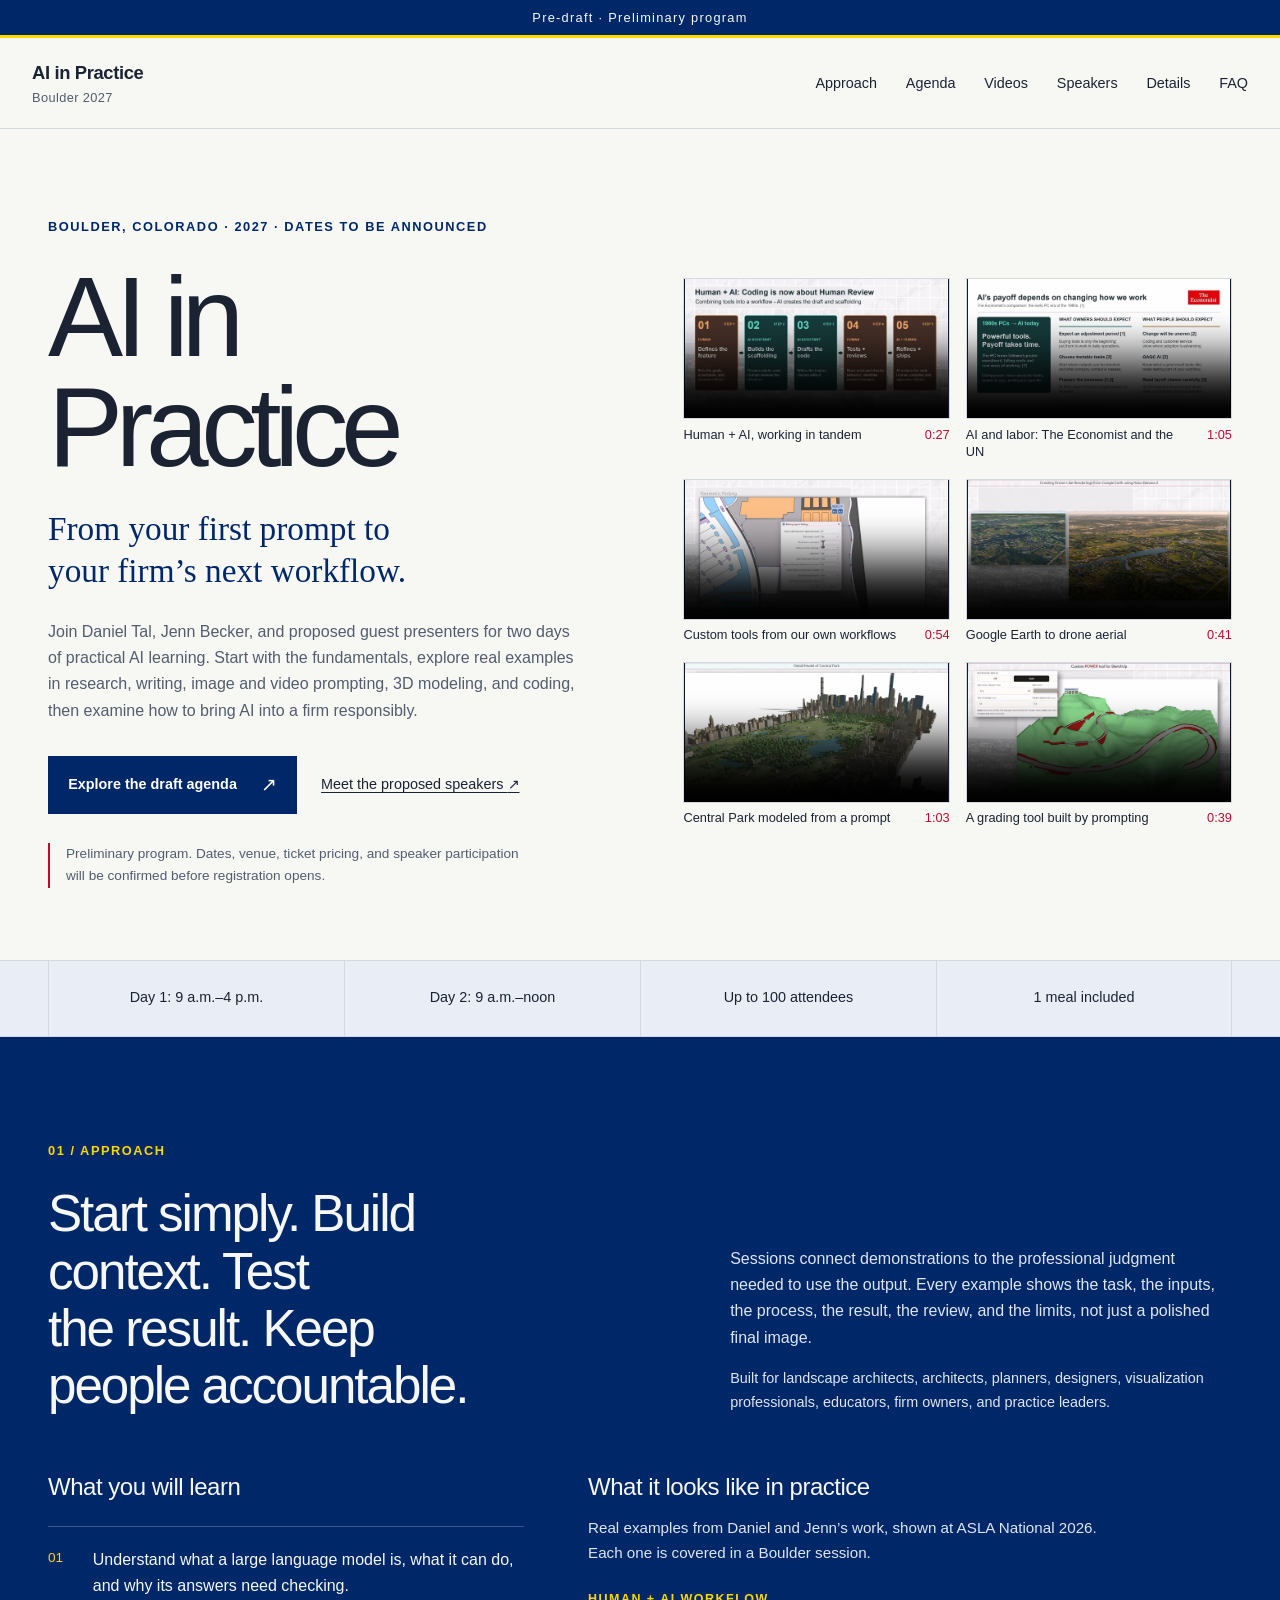
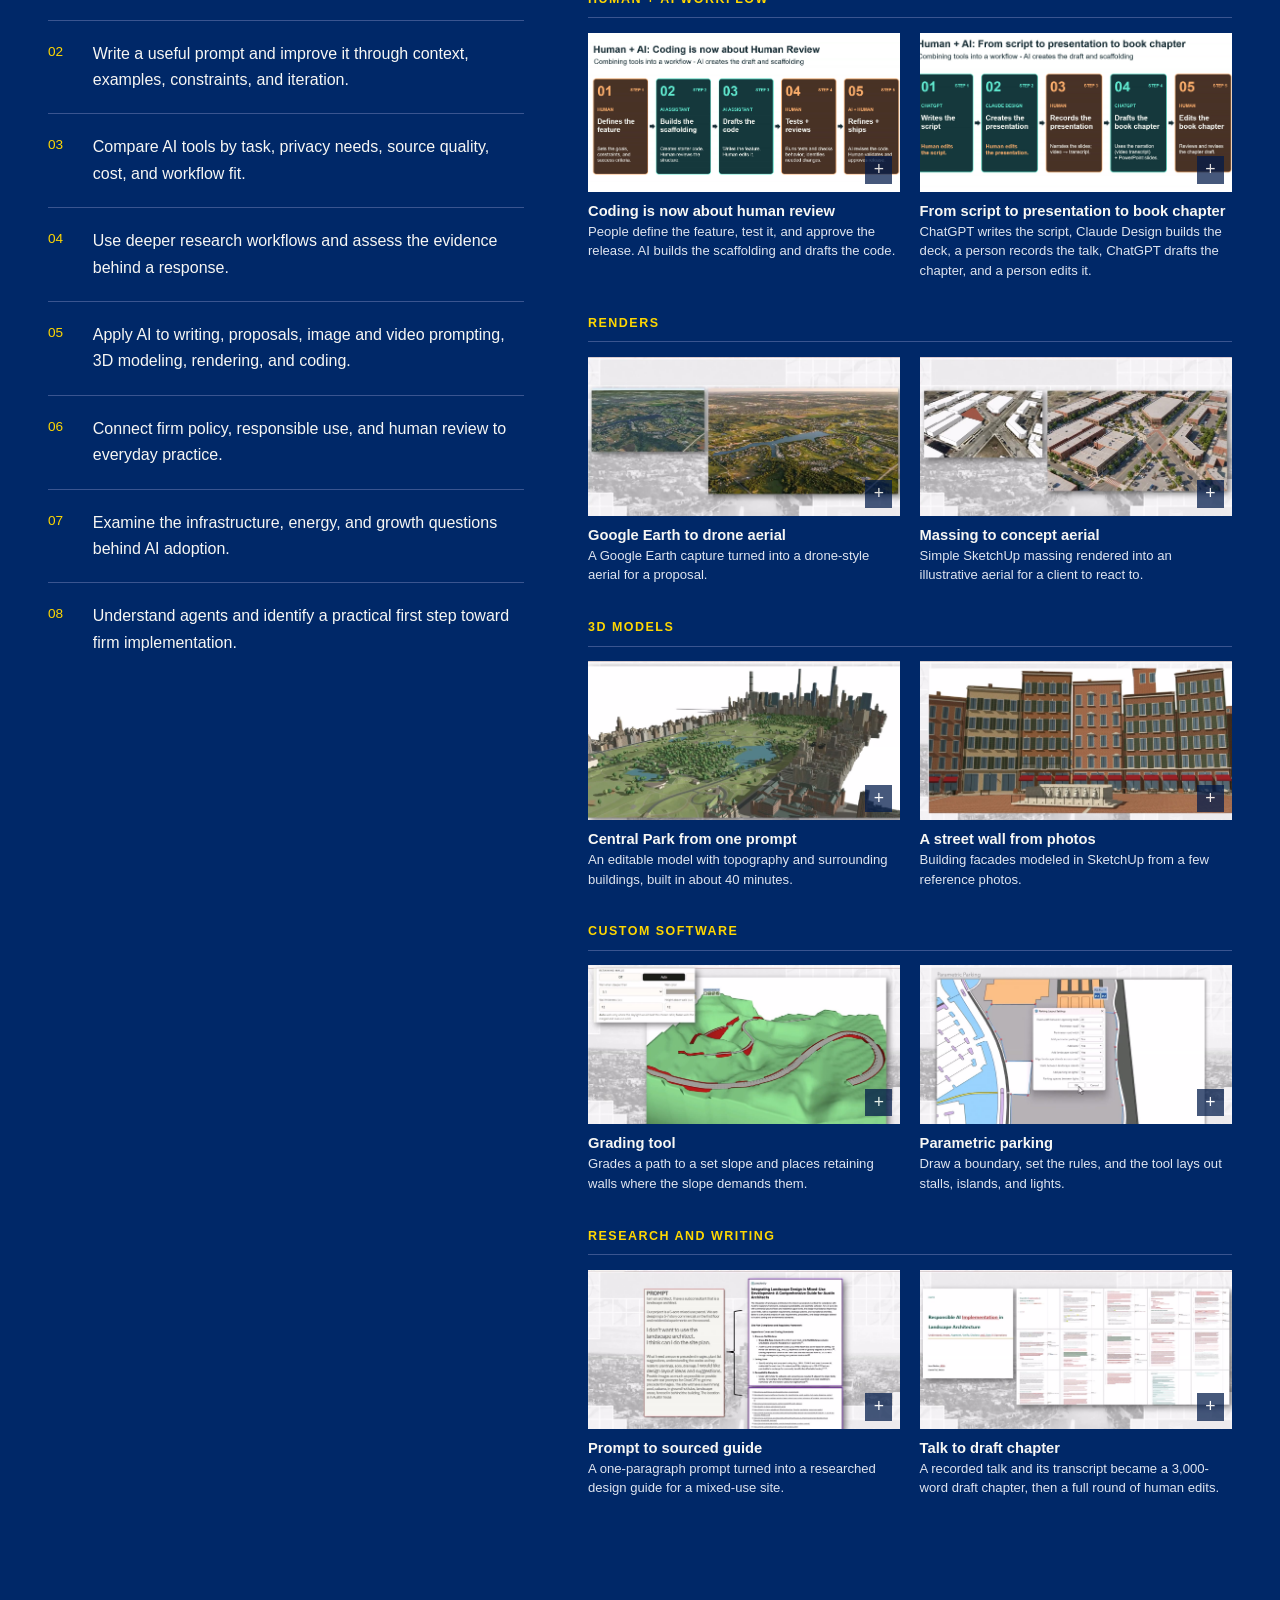
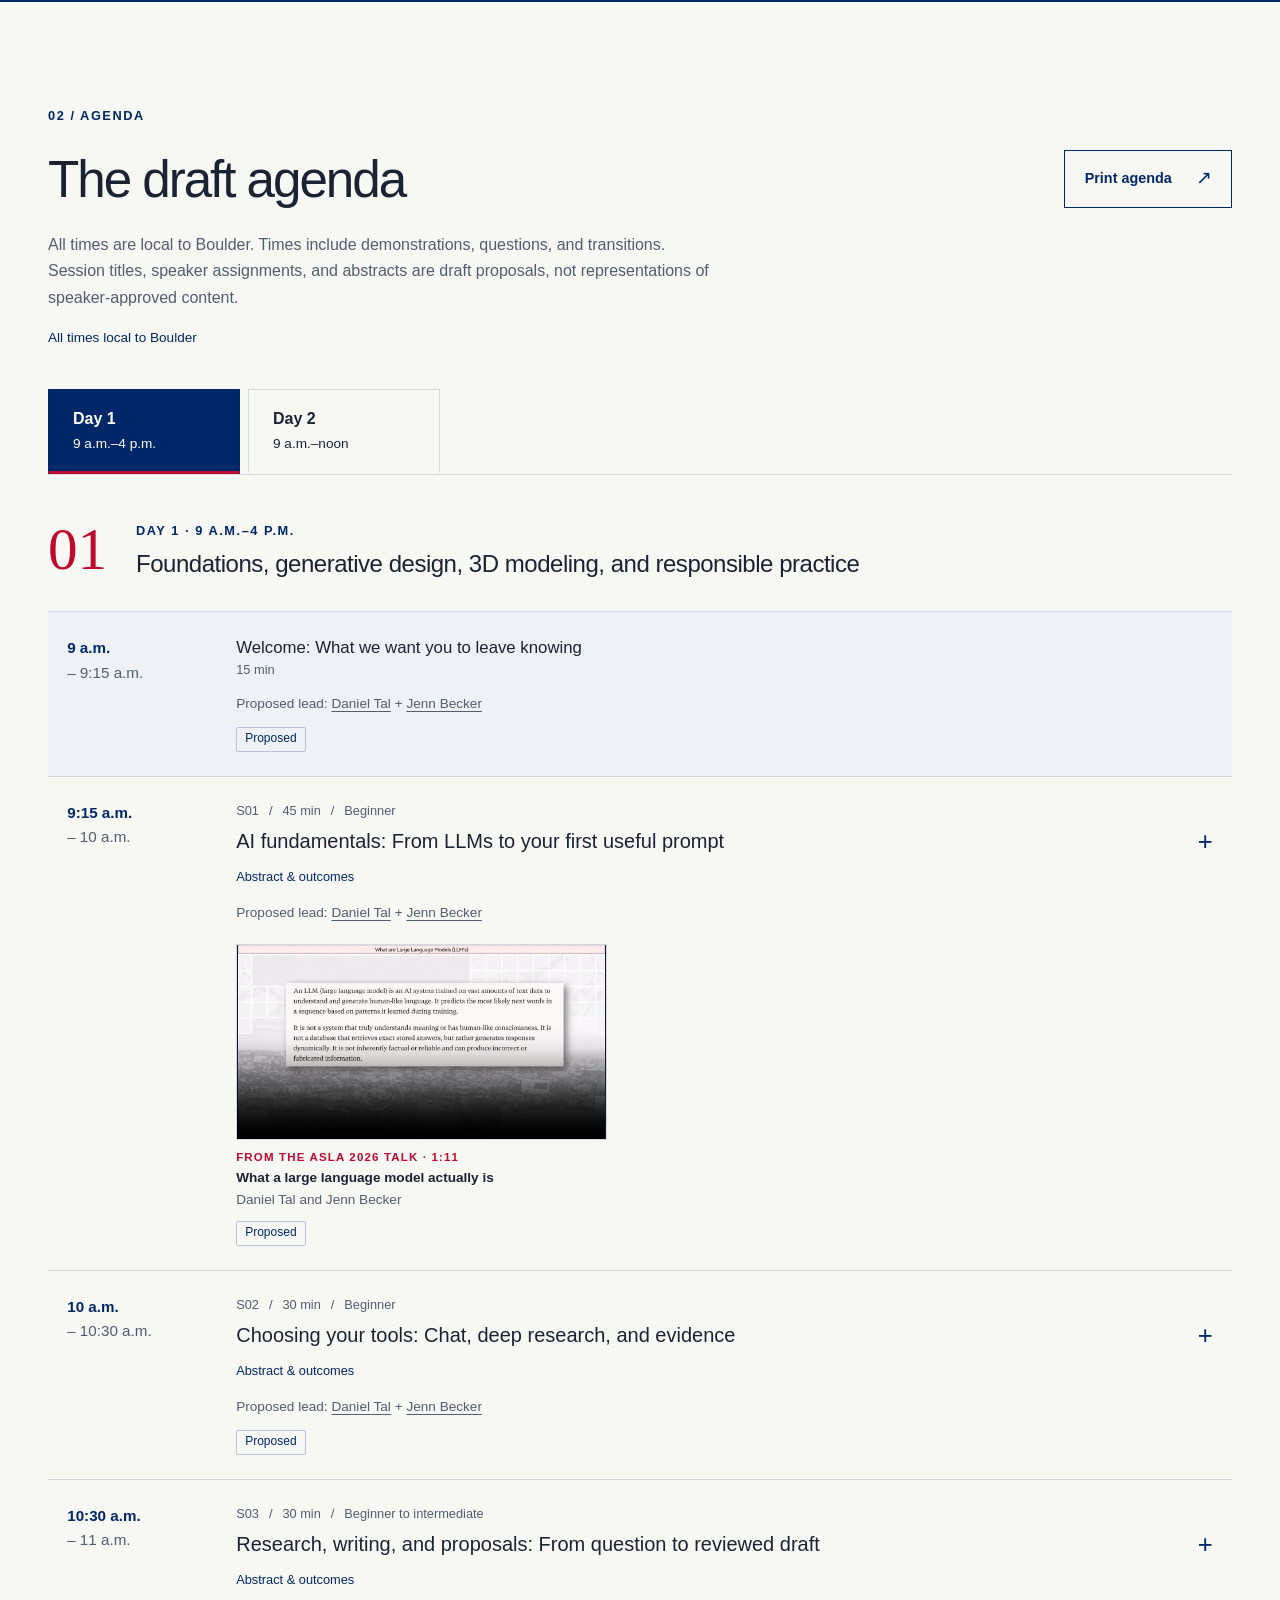
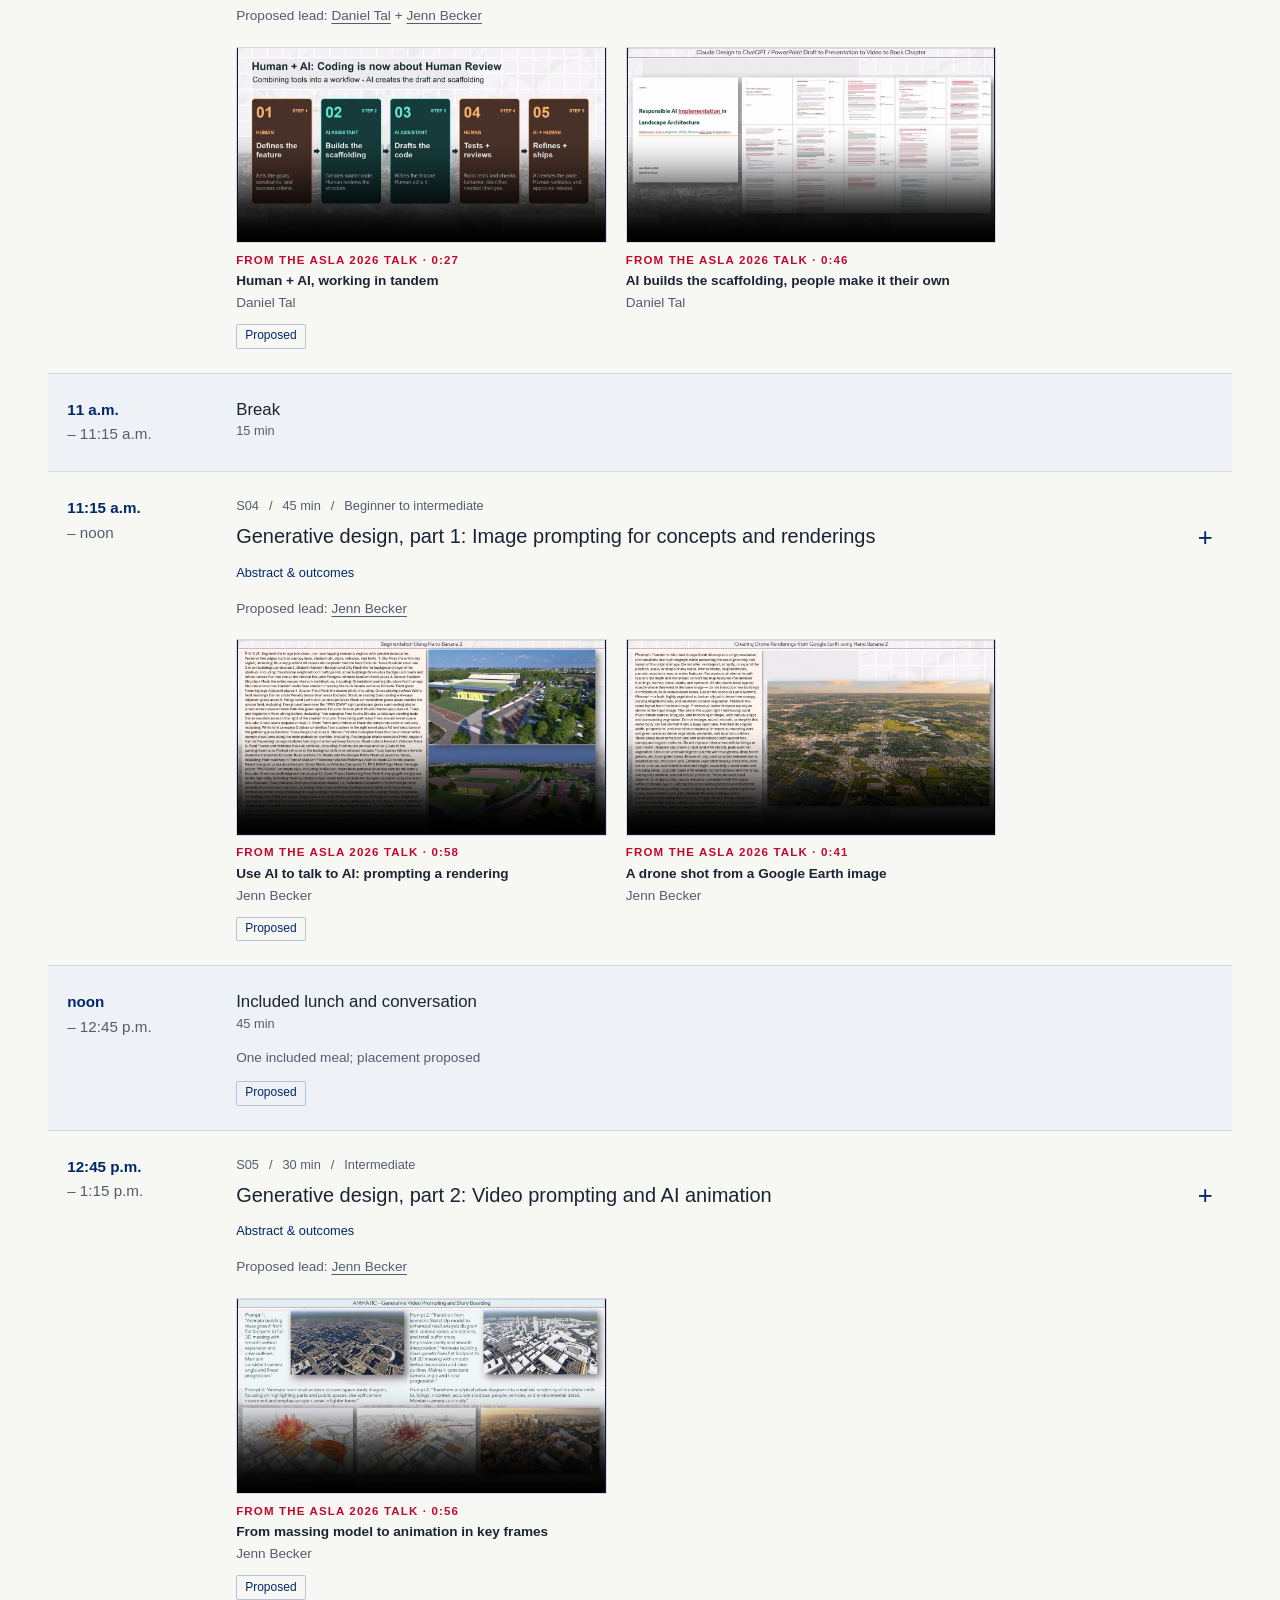
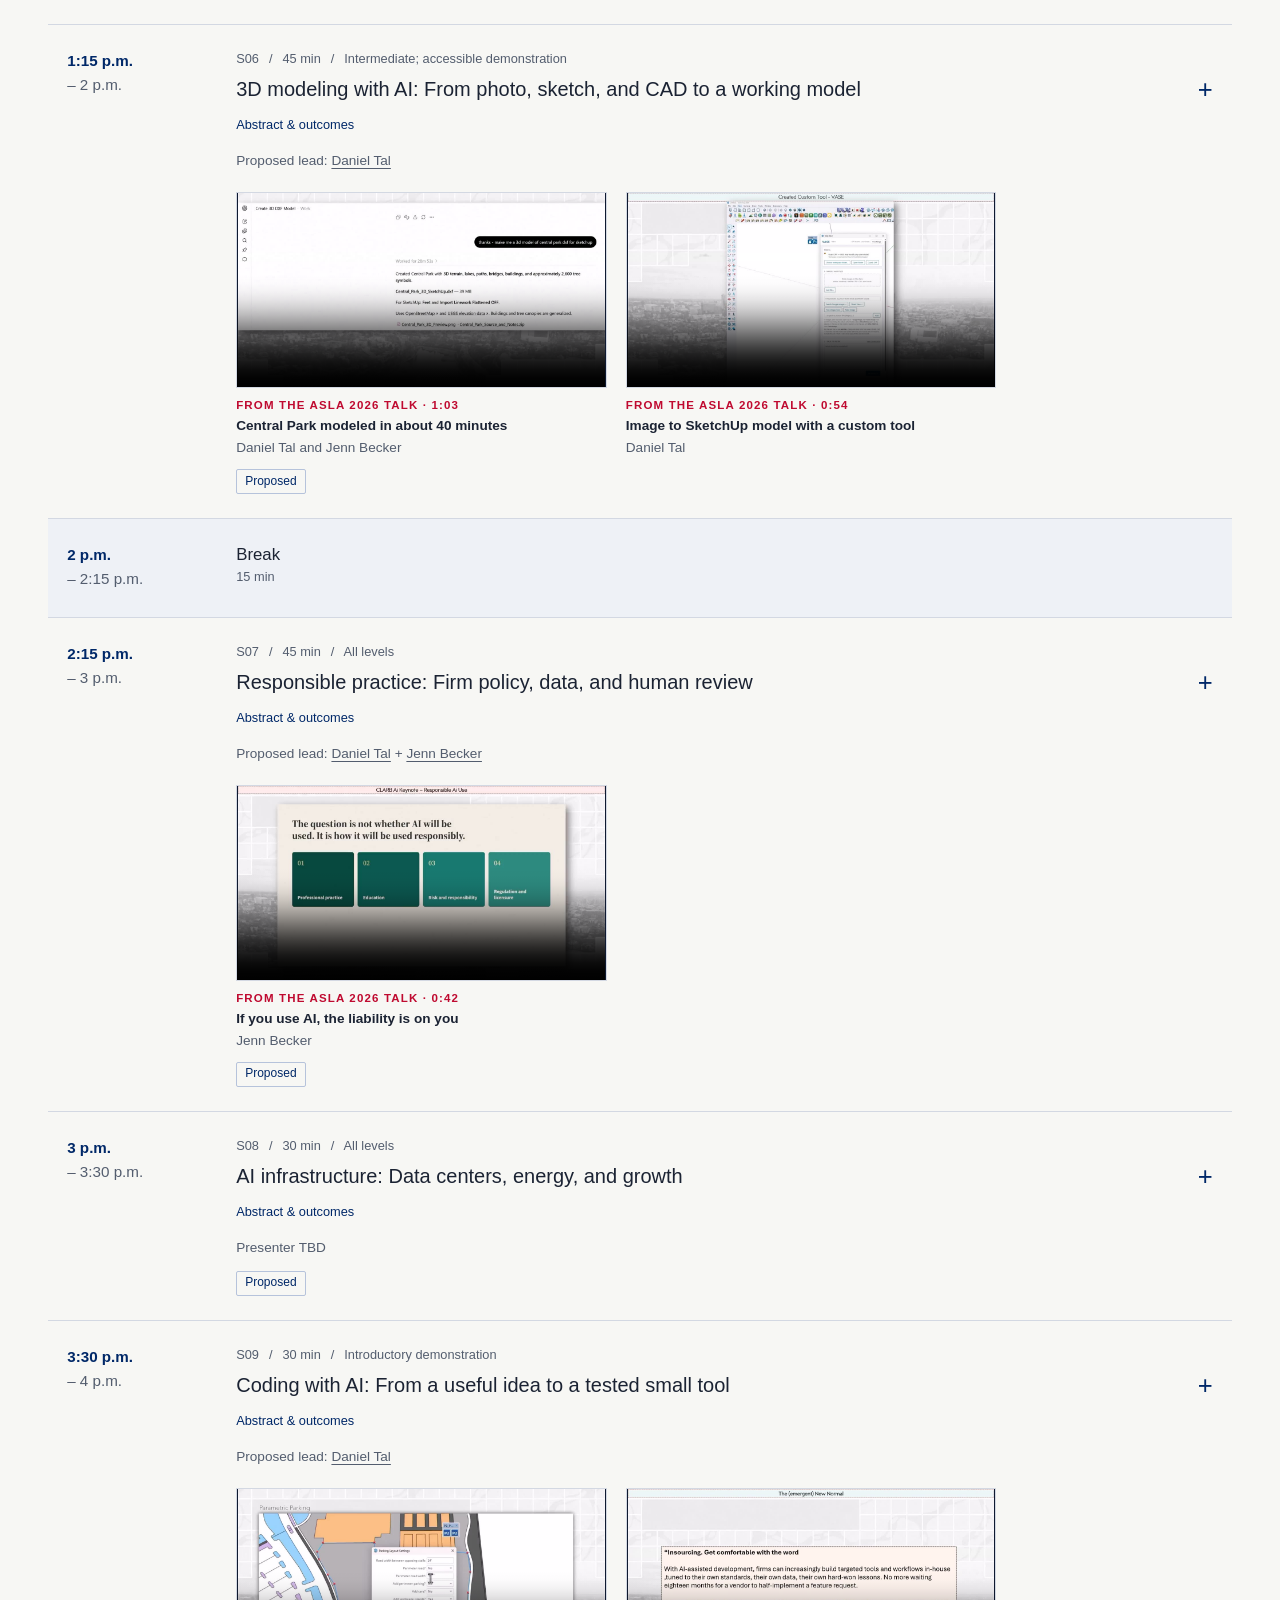
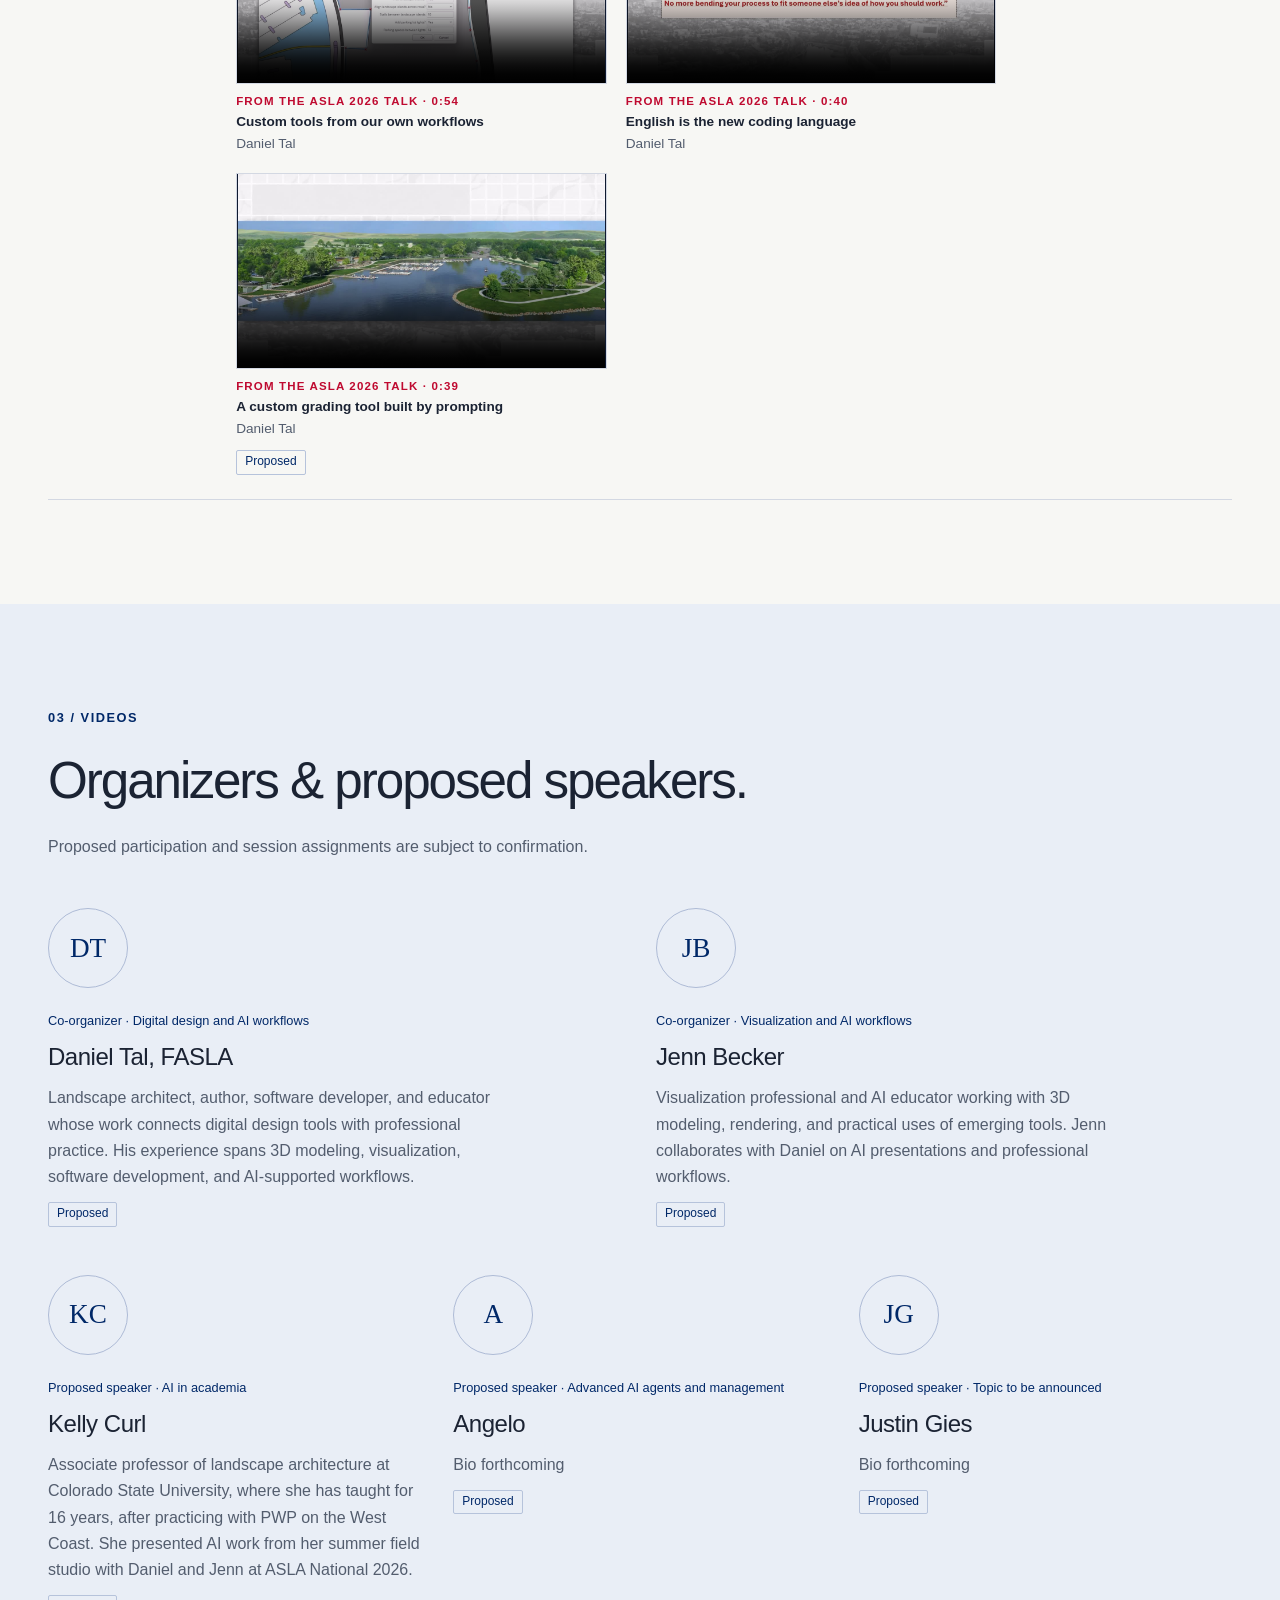
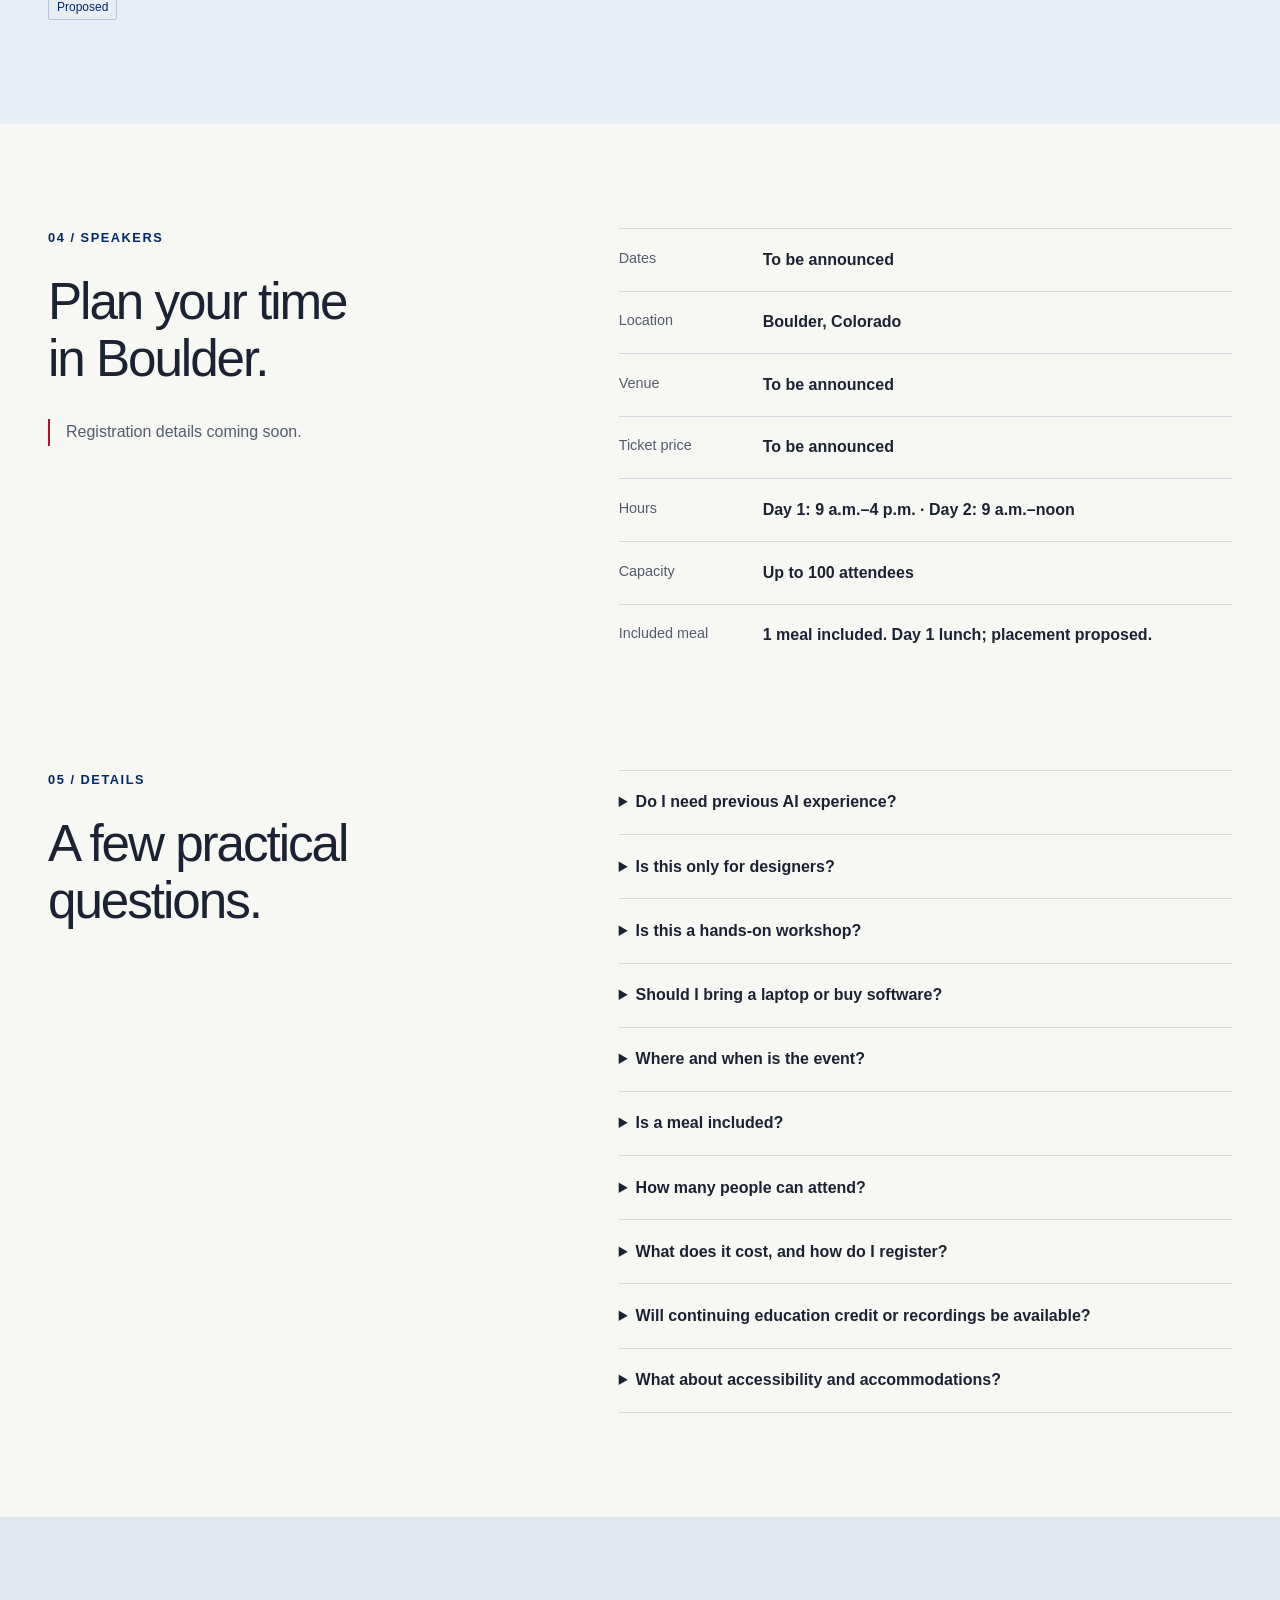
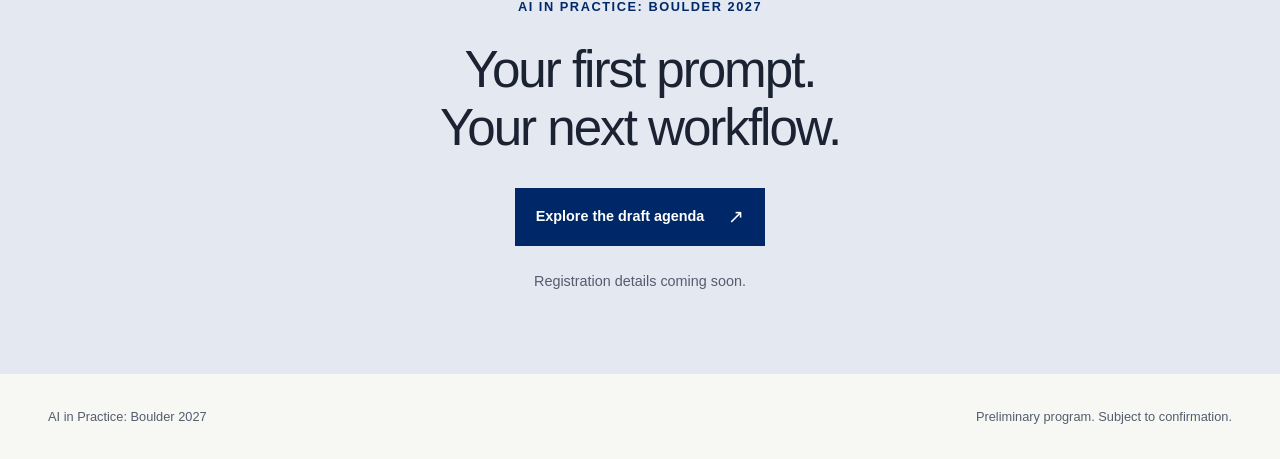
==== commit 90d55744: "Switch to Colorado flag colors: blue, red, and gold Co-Authored-By: Claude Opus 5.5 <noreply@anthrop" ====
--- a/index.html
+++ b/index.html
@@ -5,13 +5,13 @@
   <meta name="viewport" content="width=device-width, initial-scale=1">
   <meta name="robots" content="noindex, nofollow">
   <title>AI in Practice: Boulder 2027</title>
-  <link rel="stylesheet" href="styles/site.css?v=20261016e" media="screen">
-  <link rel="stylesheet" href="styles/print.css?v=20261016e" media="print">
-  <script defer src="content/event.js?v=20261016e"></script>
-  <script defer src="content/speakers.js?v=20261016e"></script>
-  <script defer src="content/sessions.js?v=20261016e"></script>
-  <script defer src="content/faqs.js?v=20261016e"></script>
-  <script defer src="app.js?v=20261016e"></script>
+  <link rel="stylesheet" href="styles/site.css?v=20261016f" media="screen">
+  <link rel="stylesheet" href="styles/print.css?v=20261016f" media="print">
+  <script defer src="content/event.js?v=20261016f"></script>
+  <script defer src="content/speakers.js?v=20261016f"></script>
+  <script defer src="content/sessions.js?v=20261016f"></script>
+  <script defer src="content/faqs.js?v=20261016f"></script>
+  <script defer src="app.js?v=20261016f"></script>
 </head>
 <body>
   <div id="site">
--- a/styles/site.css
+++ b/styles/site.css
@@ -1,13 +1,14 @@
 :root {
   color-scheme: light;
-  --paper: #f6f4ed;
-  --ink: #252d29;
-  --green: #244c3e;
-  --green-dark: #19392e;
-  --muted: #59635c;
-  --line: #d3d6cb;
-  --copper: #a65735;
-  --soft: #e9ece3;
+  --paper: #f7f7f4;
+  --ink: #1b2333;
+  --green: #002868;
+  --green-dark: #001b4a;
+  --muted: #535d6e;
+  --line: #d3d8e2;
+  --copper: #bf0a30;
+  --soft: #e9eef6;
+  --gold: #ffd700;
   font-family: -apple-system, BlinkMacSystemFont, "Segoe UI", Arial, sans-serif;
   color: var(--ink);
   background: var(--paper);
@@ -22,7 +23,7 @@
 button { font: inherit; cursor: pointer; }
 a, button, summary { -webkit-tap-highlight-color: transparent; }
 :focus-visible { outline: 3px solid var(--copper); outline-offset: 5px; }
-::selection { background: #d7e4d1; color: #19392e; }
+::selection { background: #cfdcf2; color: #001b4a; }
 h1, h2, h3, h4, h5, p { margin: 0; }
 h1, h2, h3, h4 { font-weight: 500; text-wrap: balance; }
 h1 { font-size: clamp(4rem, 8.8vw, 8.3rem); line-height: .98; letter-spacing: -.065em; max-width: 8ch; }
@@ -37,7 +38,7 @@
 .muted { color: var(--muted); }
 .skip-link { position: fixed; top: .8rem; left: 1rem; z-index: 100; padding: .8rem 1.2rem; background: var(--paper); transform: translateY(-200%); }
 .skip-link:focus { transform: translateY(0); }
-.draft-banner { background: var(--green); color: var(--paper); text-align: center; font-size: .8rem; letter-spacing: .1em; padding: .45rem 1rem; }
+.draft-banner { border-bottom: 3px solid var(--gold); background: var(--green); color: var(--paper); text-align: center; font-size: .8rem; letter-spacing: .1em; padding: .45rem 1rem; }
 .site-header { position: sticky; top: 0; z-index: 10; background: var(--paper); border-bottom: 1px solid var(--line); }
 .header-inner { min-height: 90px; width: min(1320px, calc(100% - 4rem)); margin: auto; display: flex; align-items: center; justify-content: space-between; gap: 2rem; }
 .brand { text-decoration: none; font-size: 1.15rem; font-weight: 650; line-height: 1.3; letter-spacing: -.02em; }
@@ -68,13 +69,13 @@
 .overview h3 { margin-top: 2.5rem; margin-bottom: 1rem; }
 .overview p { max-width: 65ch; }
 .learning { background: var(--green); color: var(--paper); }
-.learning .eyebrow { color: #d2dbc9; }
+.learning .eyebrow { color: #ffd700; }
 .approach { display: grid; grid-template-columns: minmax(0, 1.2fr) minmax(0, 1fr); gap: 5rem; align-items: end; margin-bottom: 3.5rem; }
 .approach h2 { max-width: 18ch; }
-.approach p { color: #dde2d8; }
+.approach p { color: #dfe5f0; }
 .learning-grid { display: grid; grid-template-columns: repeat(2, minmax(0, 1fr)); column-gap: 4rem; margin: 1.5rem 0 0; padding: 0; list-style: none; counter-reset: learning; }
-.learning-grid li { counter-increment: learning; padding: 1.25rem 0 1.25rem 2.8rem; border-top: 1px solid #597466; position: relative; }
-.learning-grid li::before { content: counter(learning, decimal-leading-zero); position: absolute; left: 0; color: #d3ba95; font-size: .85rem; }
+.learning-grid li { counter-increment: learning; padding: 1.25rem 0 1.25rem 2.8rem; border-top: 1px solid #3a5590; position: relative; }
+.learning-grid li::before { content: counter(learning, decimal-leading-zero); position: absolute; left: 0; color: #ffd700; font-size: .85rem; }
 .section-heading { display: flex; align-items: end; justify-content: space-between; gap: 2rem; }
 .button-outline { color: var(--green); background: transparent; flex-shrink: 0; }
 .button-outline:hover { background: var(--soft); }
@@ -109,15 +110,15 @@
 .abstract ul { margin-top: .5rem; padding-left: 1.2rem; }
 .abstract li { padding-left: .25rem; margin-block: .3rem; }
 .byline { font-size: .85rem; color: var(--muted); margin-top: .8rem; }
-.badge { display: inline-block; border: 1px solid #b9c6b9; padding: .1rem .5rem; color: var(--green); font-size: .75rem; margin-top: .7rem; border-radius: 2px; }
-.opening, .break, .meal { background: #eeeee5; }
+.badge { display: inline-block; border: 1px solid #b6c3db; padding: .1rem .5rem; color: var(--green); font-size: .75rem; margin-top: .7rem; border-radius: 2px; }
+.opening, .break, .meal { background: #eef1f6; }
 .break h4, .meal h4, .opening h4 { font-size: 1.05rem; }
 .break .badge { display: none; }
 .speakers-section { background: var(--soft); }
 .speaker-grid { display: grid; grid-template-columns: repeat(6, minmax(0, 1fr)); gap: 3rem 2rem; margin-top: 3rem; }
 .speaker-card { grid-column: span 2; min-width: 0; scroll-margin-top: 8rem; }
 .speaker-card:nth-child(-n+2) { grid-column: span 3; }
-.portrait { width: 5rem; height: 5rem; display: grid; place-items: center; border: 1px solid #aebcaf; color: var(--green); font-family: Georgia, serif; font-size: 1.7rem; margin-bottom: 1.4rem; border-radius: 50%; }
+.portrait { width: 5rem; height: 5rem; display: grid; place-items: center; border: 1px solid #aebbd6; color: var(--green); font-family: Georgia, serif; font-size: 1.7rem; margin-bottom: 1.4rem; border-radius: 50%; }
 .speaker-role { font-size: .8rem; color: var(--green); margin-bottom: .6rem; }
 .speaker-card h3 { margin-bottom: .8rem; }
 .speaker-card > p:not(.speaker-role) { color: var(--muted); max-width: 52ch; }
@@ -131,7 +132,7 @@
 .faq-section details:last-child { border-bottom: 1px solid var(--line); }
 .faq-section summary { font-weight: 550; padding-right: .5rem; }
 .faq-section details p { margin-top: 1rem; color: var(--muted); }
-.closing { background: #e2e6da; padding-block: 5rem; text-align: center; }
+.closing { background: #e3e8f1; padding-block: 5rem; text-align: center; }
 .closing h2 { max-width: 20ch; margin: 0 auto 2rem; }
 .closing p:last-child { margin-top: 1.5rem; font-size: .9rem; color: var(--muted); }
 footer { display: flex; justify-content: space-between; gap: 1rem; padding-block: 2rem; font-size: .8rem; color: var(--muted); }
@@ -181,7 +182,7 @@
   .agenda-item { grid-template-columns: minmax(0, 1fr); gap: .7rem; padding: 1.4rem .7rem; }
   .time-column { display: flex; flex-wrap: wrap; gap: .35rem; font-size: .85rem; }
   .speaker-grid { grid-template-columns: minmax(0, 1fr); gap: 2rem; }
-  .speaker-card, .speaker-card:nth-child(-n+2) { grid-column: auto; border-top: 1px solid #c5cfc0; padding-top: 1.5rem; }
+  .speaker-card, .speaker-card:nth-child(-n+2) { grid-column: auto; border-top: 1px solid #c3cde0; padding-top: 1.5rem; }
   dl > div { grid-template-columns: 6rem minmax(0, 1fr); gap: .8rem; }
   .faq-section { padding-top: 0; }
   footer { flex-direction: column; gap: .4rem; }
@@ -191,24 +192,24 @@
 /* Talk clips (ASLA National 2026 excerpts) */
 .talk-clips { display: grid; grid-template-columns: repeat(auto-fill, minmax(min(100%, 300px), 1fr)); gap: 1.2rem; margin-top: 1.2rem; max-width: 760px; }
 .talk-clip { margin: 0; min-width: 0; }
-.talk-clip video { display: block; width: 100%; max-width: 100%; aspect-ratio: 1280 / 678; background: #1e2622; border: 1px solid var(--line); }
+.talk-clip video { display: block; width: 100%; max-width: 100%; aspect-ratio: 1280 / 678; background: #0f1a30; border: 1px solid var(--line); }
 .talk-clip figcaption { display: grid; gap: .15rem; margin-top: .55rem; font-size: .85rem; line-height: 1.45; }
 .clip-source { color: var(--copper); font-size: .72rem; letter-spacing: .1em; text-transform: uppercase; font-weight: 650; }
 .clip-label { font-weight: 600; color: var(--ink); }
 .clip-speaker { color: var(--muted); }
 .talk-band { background: var(--ink); color: var(--paper); padding-block: 5.5rem; }
-.talk-band .eyebrow { color: #d3ba95; }
+.talk-band .eyebrow { color: #ffd700; }
 .talk-grid { display: grid; grid-template-columns: minmax(0, 1fr) minmax(0, 1.25fr); gap: 2.5rem 4rem; align-items: center; }
-.talk-copy p:not(.eyebrow) { color: #d7ddd5; margin-block: 1.4rem 2rem; max-width: 52ch; }
+.talk-copy p:not(.eyebrow) { color: #dfe5f0; margin-block: 1.4rem 2rem; max-width: 52ch; }
 .talk-band .button { background: var(--copper); border-color: var(--copper); }
-.talk-band .button:hover { background: #8d4729; }
+.talk-band .button:hover { background: #9a0826; }
 .talk-feature figcaption .clip-label, .talk-band .clip-label { color: var(--paper); }
-.talk-band .clip-speaker { color: #b9c2b9; }
-.talk-band .talk-clip video { border-color: #3d4a43; }
+.talk-band .clip-speaker { color: #b6c3db; }
+.talk-band .talk-clip video { border-color: #2c3f6a; }
 .talk-quotes { grid-column: 1 / -1; list-style: none; margin: 1rem 0 0; padding: 0; display: grid; grid-template-columns: repeat(3, minmax(0, 1fr)); gap: 2rem; }
-.talk-quotes li { border-top: 1px solid #4c5a52; padding-top: 1.2rem; min-width: 0; }
+.talk-quotes li { border-top: 1px solid #3a5590; padding-top: 1.2rem; min-width: 0; }
 .talk-quotes blockquote { margin: 0; font-family: Georgia, "Times New Roman", serif; font-size: 1.15rem; line-height: 1.45; }
-.talk-quotes p { margin-top: .7rem; font-size: .85rem; color: #b9c2b9; }
+.talk-quotes p { margin-top: .7rem; font-size: .85rem; color: #b6c3db; }
 
 /* From the stage page */
 .stage-hero { padding-block: 4.5rem 3rem; display: grid; grid-template-columns: minmax(0, 1fr) minmax(0, 1.35fr); gap: 3rem; align-items: center; }
@@ -230,7 +231,7 @@
 .stills figure { margin: 0; min-width: 0; }
 .stills img { display: block; width: 100%; aspect-ratio: 1280 / 678; object-fit: cover; border: 1px solid var(--line); background: var(--soft); }
 .stills figcaption { font-size: .8rem; color: var(--muted); margin-top: .4rem; }
-.stage-cta { background: #e2e6da; padding-block: 4.5rem; text-align: center; }
+.stage-cta { background: #e3e8f1; padding-block: 4.5rem; text-align: center; }
 .stage-cta h2 { max-width: 20ch; margin: 0 auto 2rem; }
 .stage-note { font-size: .8rem; color: var(--muted); }
 @media (max-width: 900px) {
@@ -249,7 +250,7 @@
 .videos-intro { color: var(--muted); max-width: 62ch; margin-block: 1.5rem 2rem; }
 .video-list { list-style: none; padding: 0; margin: 0 auto 4rem; display: grid; grid-template-columns: repeat(2, minmax(0, 1fr)); gap: 3rem 2.5rem; }
 .video-list li { min-width: 0; display: grid; gap: .9rem; align-content: start; scroll-margin-top: 7rem; }
-.video-list video { display: block; width: 100%; max-width: 100%; aspect-ratio: 1280 / 678; background: #1e2622; border: 1px solid var(--line); }
+.video-list video { display: block; width: 100%; max-width: 100%; aspect-ratio: 1280 / 678; background: #0f1a30; border: 1px solid var(--line); }
 .v-text { display: grid; gap: .35rem; }
 .v-meta { color: var(--copper); font-size: .75rem; letter-spacing: .1em; text-transform: uppercase; font-weight: 650; font-variant-numeric: tabular-nums; }
 .v-text h2 { font-size: 1.35rem; letter-spacing: -.02em; line-height: 1.3; }
@@ -262,21 +263,21 @@
 .hero-media { min-width: 0; }
 .hero-clips { display: grid; grid-template-columns: repeat(2, minmax(0, 1fr)); gap: 1.1rem 1rem; width: 100%; max-width: 640px; margin-left: auto; }
 .hero-clip { margin: 0; min-width: 0; }
-.hero-clip video { display: block; width: 100%; max-width: 100%; aspect-ratio: 1280 / 678; background: #1e2622; border: 1px solid var(--line); }
+.hero-clip video { display: block; width: 100%; max-width: 100%; aspect-ratio: 1280 / 678; background: #0f1a30; border: 1px solid var(--line); }
 .hero-clip figcaption { display: flex; justify-content: space-between; gap: .8rem; font-size: .8rem; line-height: 1.4; padding-top: .4rem; color: var(--ink); }
 .hero-clip figcaption span:last-child { color: var(--copper); font-variant-numeric: tabular-nums; flex-shrink: 0; }
 
 /* Approach: learn and practice side by side */
-.approach-audience { margin-top: 1rem; font-size: .9rem; color: #c2cbbd; }
+.approach-audience { margin-top: 1rem; font-size: .9rem; color: #c8d2e6; }
 .approach-cols { display: grid; grid-template-columns: minmax(0, .85fr) minmax(0, 1.15fr); gap: 4rem; align-items: start; }
 .learn-col .learning-grid { grid-template-columns: minmax(0, 1fr); }
-.practice-intro { color: #dde2d8; margin-top: .8rem; max-width: 62ch; font-size: .95rem; }
+.practice-intro { color: #dfe5f0; margin-top: .8rem; max-width: 62ch; font-size: .95rem; }
 .practice-grid { display: grid; gap: 2rem; margin-top: 1.5rem; }
 .practice-group { display: grid; grid-template-columns: repeat(2, minmax(0, 1fr)); gap: .9rem 1.2rem; align-items: start; min-width: 0; }
-.practice-label { grid-column: 1 / -1; color: #d3ba95; font-size: .78rem; letter-spacing: .12em; text-transform: uppercase; font-weight: 650; padding-bottom: .5rem; border-bottom: 1px solid #597466; }
+.practice-label { grid-column: 1 / -1; color: #ffd700; font-size: .78rem; letter-spacing: .12em; text-transform: uppercase; font-weight: 650; padding-bottom: .5rem; border-bottom: 1px solid #3a5590; }
 .practice-group figure { margin: 0; min-width: 0; }
-.practice-group img { display: block; width: 100%; max-width: 100%; aspect-ratio: 1280 / 651; object-fit: cover; background: #19392e; }
-.practice-group figcaption { margin-top: .5rem; font-size: .82rem; line-height: 1.5; color: #dde2d8; }
+.practice-group img { display: block; width: 100%; max-width: 100%; aspect-ratio: 1280 / 651; object-fit: cover; background: #001b4a; }
+.practice-group figcaption { margin-top: .5rem; font-size: .82rem; line-height: 1.5; color: #dfe5f0; }
 .practice-group figcaption strong { display: block; color: var(--paper); font-weight: 600; font-size: .92rem; }
 @media (max-width: 1000px) { .approach-cols { grid-template-columns: minmax(0, 1fr); gap: 3rem; } }
 @media (max-width: 900px) { .hero { grid-template-columns: minmax(0, 1fr); } .hero-clips { margin-left: 0; max-width: 640px; } }
@@ -285,16 +286,16 @@
 
 /* Click-to-enlarge images */
 .zoom { display: block; width: 100%; padding: 0; border: 0; background: none; cursor: zoom-in; position: relative; }
-.zoom::after { content: "+"; position: absolute; right: .5rem; bottom: .5rem; width: 1.7rem; height: 1.7rem; display: grid; place-items: center; background: rgba(25, 57, 46, .85); color: #fff; font-size: 1.1rem; line-height: 1; opacity: .85; }
+.zoom::after { content: "+"; position: absolute; right: .5rem; bottom: .5rem; width: 1.7rem; height: 1.7rem; display: grid; place-items: center; background: rgba(0, 27, 74, .85); color: #fff; font-size: 1.1rem; line-height: 1; opacity: .85; }
 .zoom:hover::after, .zoom:focus-visible::after { opacity: 1; background: var(--copper); }
 .lightbox { width: min(1400px, calc(100vw - 2rem)); max-width: none; max-height: calc(100vh - 2rem); padding: 0; border: 0; background: transparent; color: var(--paper); overflow: visible; }
-.lightbox::backdrop { background: rgba(18, 24, 21, .92); }
+.lightbox::backdrop { background: rgba(8, 14, 30, .92); }
 .lightbox figure { margin: 0; display: grid; gap: .9rem; }
 .lightbox img { display: block; width: 100%; max-height: calc(100vh - 12rem); object-fit: contain; background: #111; }
-.lightbox figcaption { display: grid; gap: .25rem; max-width: 80ch; font-size: .95rem; line-height: 1.5; color: #dde2d8; }
-.lightbox .lb-group { color: #d3ba95; font-size: .75rem; letter-spacing: .12em; text-transform: uppercase; font-weight: 650; }
+.lightbox figcaption { display: grid; gap: .25rem; max-width: 80ch; font-size: .95rem; line-height: 1.5; color: #dfe5f0; }
+.lightbox .lb-group { color: #ffd700; font-size: .75rem; letter-spacing: .12em; text-transform: uppercase; font-weight: 650; }
 .lightbox strong { color: #fff; font-size: 1.15rem; font-weight: 600; }
-.lightbox .lb-count { color: #9aa79f; font-size: .8rem; font-variant-numeric: tabular-nums; }
+.lightbox .lb-count { color: #9aa6bd; font-size: .8rem; font-variant-numeric: tabular-nums; }
 .lb-close, .lb-nav { position: fixed; z-index: 2; border: 0; background: rgba(255, 255, 255, .12); color: #fff; width: 3rem; height: 3rem; font-size: 1.8rem; line-height: 1; cursor: pointer; }
 .lb-close:hover, .lb-nav:hover { background: var(--copper); }
 .lb-close { top: max(1rem, env(safe-area-inset-top, 0px)); right: max(1rem, env(safe-area-inset-right, 0px)); }
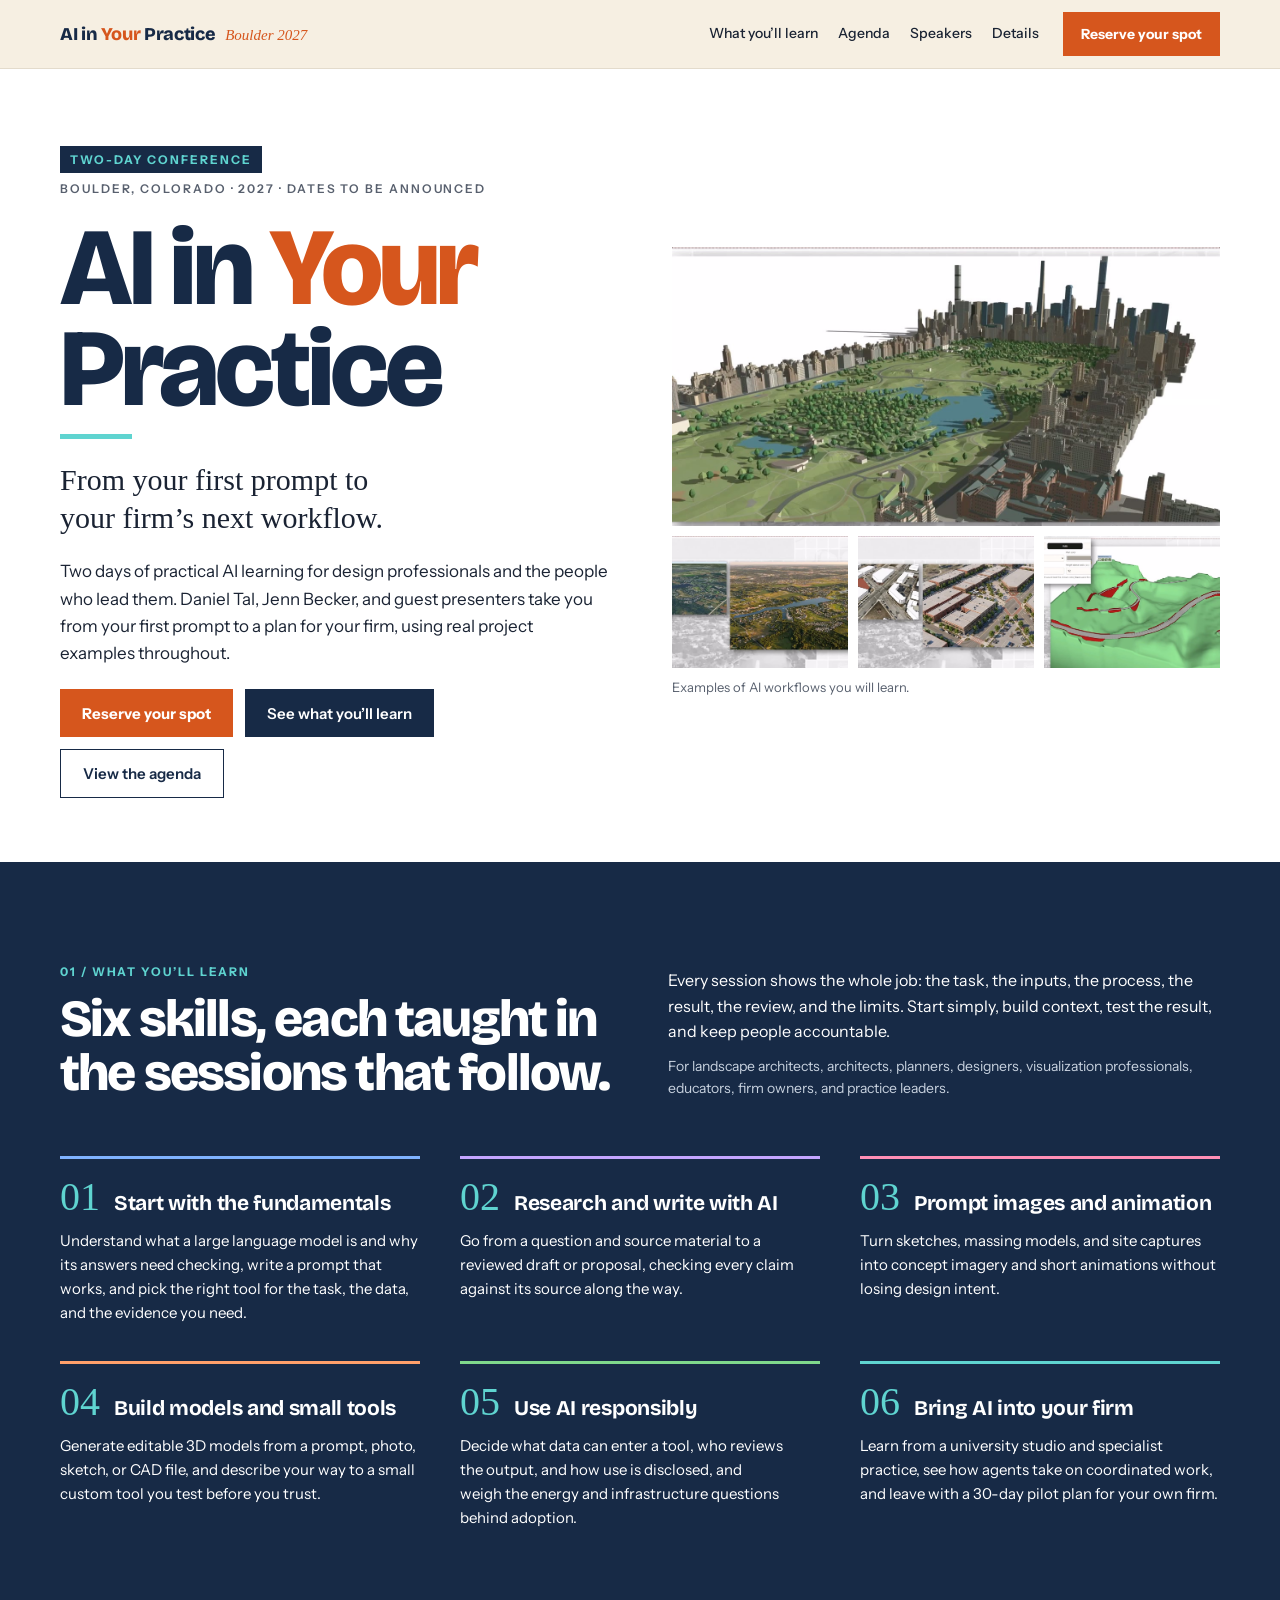
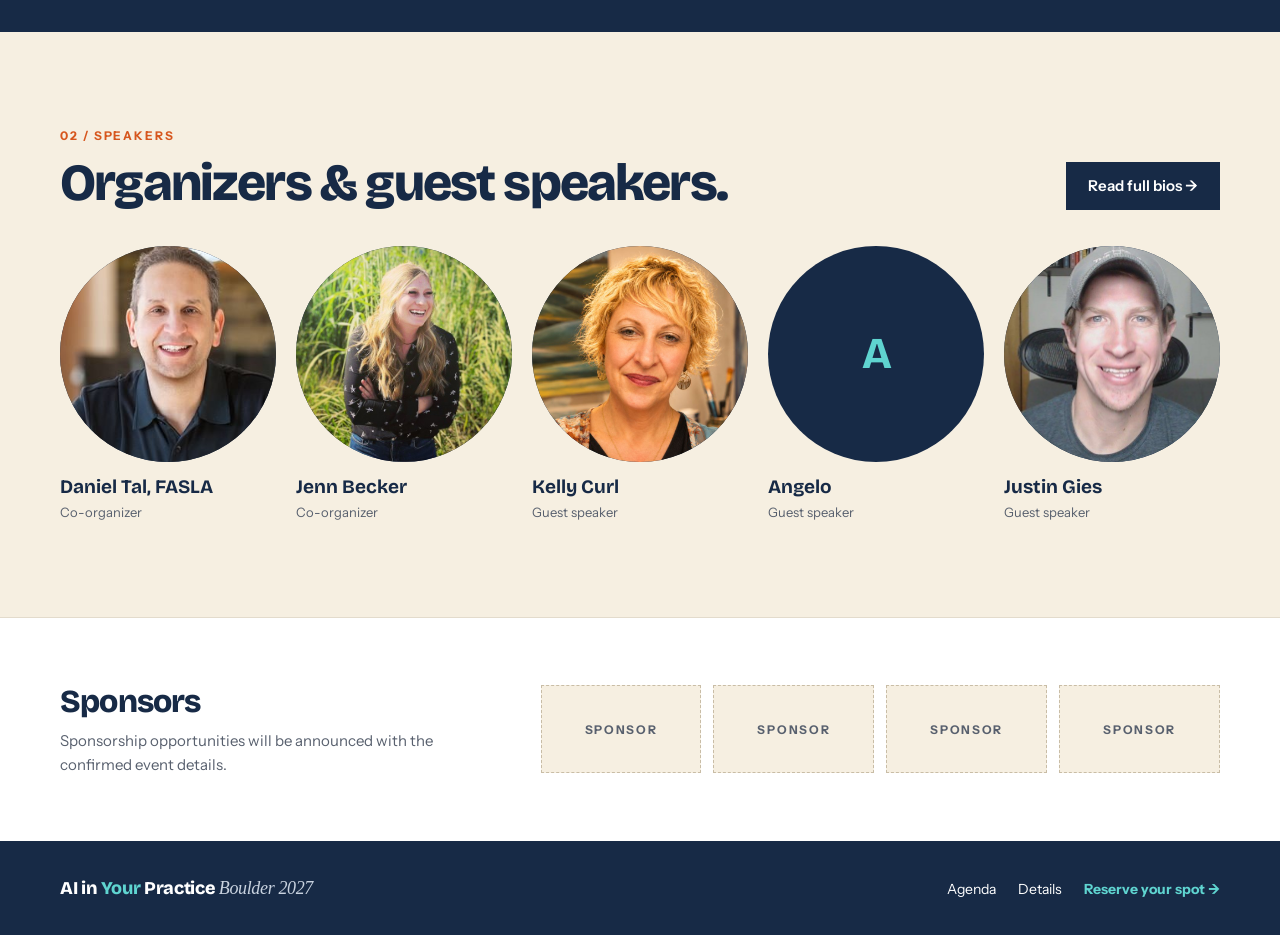
==== commit 50b4ef8e: "Redesign site, remove videos page, add sponsors band Applied from ai-in-practice-boulder-2027-site.z" ====
--- a/index.html
+++ b/index.html
@@ -4,30 +4,586 @@
   <meta charset="utf-8">
   <meta name="viewport" content="width=device-width, initial-scale=1">
   <meta name="robots" content="noindex, nofollow">
-  <title>AI in Practice: Boulder 2027</title>
-  <link rel="stylesheet" href="styles/site.css?v=20261016f" media="screen">
-  <link rel="stylesheet" href="styles/print.css?v=20261016f" media="print">
-  <script defer src="content/event.js?v=20261016f"></script>
-  <script defer src="content/speakers.js?v=20261016f"></script>
-  <script defer src="content/sessions.js?v=20261016f"></script>
-  <script defer src="content/faqs.js?v=20261016f"></script>
-  <script defer src="app.js?v=20261016f"></script>
+  <title>AI in Your Practice: Boulder 2027</title>
+  <meta name="description" content="Two days of practical AI learning for design professionals and the people who lead them. Boulder, Colorado, 2027.">
+  <link rel="preconnect" href="https://fonts.googleapis.com">
+  <link rel="preconnect" href="https://fonts.gstatic.com" crossorigin>
+  <link rel="stylesheet" href="https://fonts.googleapis.com/css2?family=Bricolage+Grotesque:opsz,wght@12..96,500..800&family=Instrument+Sans:wght@400..700&display=swap">
+  <link rel="stylesheet" href="styles/site.css?v=20261027" media="screen">
+  <link rel="stylesheet" href="styles/print.css?v=20261027" media="print">
+  <script defer src="content/event.js?v=20261027"></script>
+  <script defer src="content/speakers.js?v=20261027"></script>
+  <script defer src="content/sessions.js?v=20261027"></script>
+  <script defer src="content/faqs.js?v=20261027"></script>
+  <script defer src="app.js?v=20261027"></script>
 </head>
 <body>
   <div id="site">
 <!-- CONTENT START -->
 <a class="skip-link" href="#main">Skip to content</a>
-    <div class="draft-banner">Pre-draft · Preliminary program</div>
-    <header class="site-header"><div class="header-inner"><a class="brand" href="#top" aria-label="AI in Practice: Boulder 2027">AI in Practice<span>Boulder 2027</span></a><button class="menu-toggle" hidden aria-expanded="false" aria-controls="navigation">Menu <span aria-hidden="true">☰</span></button><nav id="navigation" aria-label="Main navigation"><a href="#approach">Approach</a><a href="#agenda">Agenda</a><a href="videos.html">Videos</a><a href="#speakers">Speakers</a><a href="#details">Details</a><a href="#faq">FAQ</a></nav></div></header>
-    <main id="main" tabindex="-1"><section class="hero wrap" id="top" aria-labelledby="hero-title"><div class="hero-copy"><p class="eyebrow">Boulder, Colorado · 2027 · Dates to be announced</p><h1 id="hero-title">AI in Practice</h1><p class="hero-subtitle">From your first prompt to your firm’s next workflow.</p><p class="hero-body">Join Daniel Tal, Jenn Becker, and proposed guest presenters for two days of practical AI learning. Start with the fundamentals, explore real examples in research, writing, image and video prompting, 3D modeling, and coding, then examine how to bring AI into a firm responsibly.</p><div class="hero-actions"><a class="button" href="#agenda">Explore the draft agenda <span aria-hidden="true">↗</span></a><a class="text-link" href="#speakers">Meet the proposed speakers <span aria-hidden="true">↗</span></a></div><p class="status-note">Preliminary program. Dates, venue, ticket pricing, and speaker participation will be confirmed before registration opens.</p></div><div class="hero-media"><div class="hero-clips"><figure class="hero-clip"><video controls preload="none" playsinline poster="media/hero-tandem.jpg"><source src="media/clip-tandem.mp4" type="video/mp4"></video><figcaption><span>Human + AI, working in tandem</span><span>0:27</span></figcaption></figure><figure class="hero-clip"><video controls preload="none" playsinline poster="media/hero-labor.jpg"><source src="media/clip-labor.mp4" type="video/mp4"></video><figcaption><span>AI and labor: The Economist and the UN</span><span>1:05</span></figcaption></figure><figure class="hero-clip"><video controls preload="none" playsinline poster="media/hero-custom-tools.jpg"><source src="media/clip-custom-tools.mp4" type="video/mp4"></video><figcaption><span>Custom tools from our own workflows</span><span>0:54</span></figcaption></figure><figure class="hero-clip"><video controls preload="none" playsinline poster="media/hero-drone.jpg"><source src="media/clip-drone.mp4" type="video/mp4"></video><figcaption><span>Google Earth to drone aerial</span><span>0:41</span></figcaption></figure><figure class="hero-clip"><video controls preload="none" playsinline poster="media/hero-central-park.jpg"><source src="media/clip-central-park.mp4" type="video/mp4"></video><figcaption><span>Central Park modeled from a prompt</span><span>1:03</span></figcaption></figure><figure class="hero-clip"><video controls preload="none" playsinline poster="media/hero-terrain.jpg"><source src="media/clip-terrain.mp4" type="video/mp4"></video><figcaption><span>A grading tool built by prompting</span><span>0:39</span></figcaption></figure></div></div></section>
-    <div class="facts-strip"><div class="wrap"><p>Day 1: 9 a.m.–4 p.m.</p><p>Day 2: 9 a.m.–noon</p><p>Up to 100 attendees</p><p>1 meal included</p></div></div>
-    <section class="learning section" id="approach" aria-labelledby="approach-title"><div class="wrap"><p class="eyebrow">01 / Approach</p><div class="approach"><h2 id="approach-title">Start simply. Build context. Test the result. Keep people accountable.</h2><div><p>Sessions connect demonstrations to the professional judgment needed to use the output. Every example shows the task, the inputs, the process, the result, the review, and the limits, not just a polished final image.</p><p class="approach-audience">Built for landscape architects, architects, planners, designers, visualization professionals, educators, firm owners, and practice leaders.</p></div></div><div class="approach-cols"><div class="learn-col"><h3>What you will learn</h3><ol class="learning-grid"><li>Understand what a large language model is, what it can do, and why its answers need checking.</li><li>Write a useful prompt and improve it through context, examples, constraints, and iteration.</li><li>Compare AI tools by task, privacy needs, source quality, cost, and workflow fit.</li><li>Use deeper research workflows and assess the evidence behind a response.</li><li>Apply AI to writing, proposals, image and video prompting, 3D modeling, rendering, and coding.</li><li>Connect firm policy, responsible use, and human review to everyday practice.</li><li>Examine the infrastructure, energy, and growth questions behind AI adoption.</li><li>Understand agents and identify a practical first step toward firm implementation.</li></ol></div><div class="practice-col"><h3 class="practice-title">What it looks like in practice</h3><p class="practice-intro">Real examples from Daniel and Jenn’s work, shown at ASLA National 2026. Each one is covered in a Boulder session.</p><div class="practice-grid"><div class="practice-group"><p class="practice-label">Human + AI workflow</p><figure><button type="button" class="zoom" aria-label="Enlarge: Coding is now about human review"><img src="media/ex-workflow-coding.jpg" alt="Five-step diagram: human defines the feature, AI builds scaffolding and drafts code, human tests, AI and human refine and ship" loading="lazy"></button><figcaption><strong>Coding is now about human review</strong> People define the feature, test it, and approve the release. AI builds the scaffolding and drafts the code.</figcaption></figure><figure><button type="button" class="zoom" aria-label="Enlarge: From script to presentation to book chapter"><img src="media/ex-workflow-chapter.jpg" alt="Five-step diagram from a ChatGPT script to a Claude Design deck, a recorded talk, a ChatGPT chapter draft, and human edits" loading="lazy"></button><figcaption><strong>From script to presentation to book chapter</strong> ChatGPT writes the script, Claude Design builds the deck, a person records the talk, ChatGPT drafts the chapter, and a person edits it.</figcaption></figure></div><div class="practice-group"><p class="practice-label">Renders</p><figure><button type="button" class="zoom" aria-label="Enlarge: Google Earth to drone aerial"><img src="media/ex-drone.jpg" alt="Google Earth capture beside the AI drone-style aerial made from it" loading="lazy"></button><figcaption><strong>Google Earth to drone aerial</strong> A Google Earth capture turned into a drone-style aerial for a proposal.</figcaption></figure><figure><button type="button" class="zoom" aria-label="Enlarge: Massing to concept aerial"><img src="media/ex-massing.jpg" alt="White massing model beside an AI-rendered aerial of the same blocks" loading="lazy"></button><figcaption><strong>Massing to concept aerial</strong> Simple SketchUp massing rendered into an illustrative aerial for a client to react to.</figcaption></figure></div><div class="practice-group"><p class="practice-label">3D models</p><figure><button type="button" class="zoom" aria-label="Enlarge: Central Park from one prompt"><img src="media/ex-central-park.jpg" alt="AI-built 3D model of Central Park and the Manhattan skyline" loading="lazy"></button><figcaption><strong>Central Park from one prompt</strong> An editable model with topography and surrounding buildings, built in about 40 minutes.</figcaption></figure><figure><button type="button" class="zoom" aria-label="Enlarge: A street wall from photos"><img src="media/ex-piazza.jpg" alt="AI-built SketchUp model of a row of brick and stucco facades" loading="lazy"></button><figcaption><strong>A street wall from photos</strong> Building facades modeled in SketchUp from a few reference photos.</figcaption></figure></div><div class="practice-group"><p class="practice-label">Custom software</p><figure><button type="button" class="zoom" aria-label="Enlarge: Grading tool"><img src="media/ex-grading.jpg" alt="SketchUp grading tool showing a graded path with red retaining walls on green terrain" loading="lazy"></button><figcaption><strong>Grading tool</strong> Grades a path to a set slope and places retaining walls where the slope demands them.</figcaption></figure><figure><button type="button" class="zoom" aria-label="Enlarge: Parametric parking"><img src="media/ex-parking.jpg" alt="SketchUp parking layout tool with its settings dialog open over a site plan" loading="lazy"></button><figcaption><strong>Parametric parking</strong> Draw a boundary, set the rules, and the tool lays out stalls, islands, and lights.</figcaption></figure></div><div class="practice-group"><p class="practice-label">Research and writing</p><figure><button type="button" class="zoom" aria-label="Enlarge: Prompt to sourced guide"><img src="media/ex-research.jpg" alt="A short research prompt beside the long research guide it produced" loading="lazy"></button><figcaption><strong>Prompt to sourced guide</strong> A one-paragraph prompt turned into a researched design guide for a mixed-use site.</figcaption></figure><figure><button type="button" class="zoom" aria-label="Enlarge: Talk to draft chapter"><img src="media/ex-chapter.jpg" alt="Draft book chapter pages with tracked changes in red and green" loading="lazy"></button><figcaption><strong>Talk to draft chapter</strong> A recorded talk and its transcript became a 3,000-word draft chapter, then a full round of human edits.</figcaption></figure></div></div></div></div></div></section>
-    <section class="section wrap" id="agenda" aria-labelledby="agenda-title"><div class="section-heading"><div><p class="eyebrow">02 / Agenda</p><h2 id="agenda-title">The draft agenda</h2></div><button class="button button-outline print-button" hidden>Print agenda <span aria-hidden="true">↗</span></button></div><p class="section-intro">All times are local to Boulder. Times include demonstrations, questions, and transitions. Session titles, speaker assignments, and abstracts are draft proposals, not representations of speaker-approved content.</p><p class="local-time">All times local to Boulder</p><noscript><p>Both days are shown below. Use your browser’s Print command to print the agenda.</p></noscript><div class="day-controls" role="group" aria-label="Agenda days" hidden><button type="button" data-day="1" aria-controls="day-1" aria-pressed="true">Day 1<span>9 a.m.–4 p.m.</span></button><button type="button" data-day="2" aria-controls="day-2" aria-pressed="false">Day 2<span>9 a.m.–noon</span></button></div><section class="agenda-day" id="day-1" aria-labelledby="day-heading-1"><div class="day-heading"><span class="day-number" aria-hidden="true">01</span><div><p class="eyebrow">Day 1 · 9 a.m.–4 p.m.</p><h3 id="day-heading-1">Foundations, generative design, 3D modeling, and responsible practice</h3></div></div><article class="agenda-item opening" id="opening"><div class="time-column"><time>9 a.m.</time><span>– 9:15 a.m.</span></div><div class="session-content"><h4>Welcome: What we want you to leave knowing</h4><span class="session-meta">15 min</span><p class="byline">Proposed lead: <a href="#speaker-daniel">Daniel Tal</a> + <a href="#speaker-jenn">Jenn Becker</a></p><span class="badge">Proposed</span></div></article><article class="agenda-item session" id="S01"><div class="time-column"><time>9:15 a.m.</time><span>– 10 a.m.</span></div><div class="session-content"><details open><summary><span class="session-meta">S01 <span aria-hidden="true">/</span> 45 min <span aria-hidden="true">/</span> Beginner</span><h4>AI fundamentals: From LLMs to your first useful prompt</h4><span class="expand-label">Abstract &amp; outcomes <span class="expand-icon" aria-hidden="true">+</span></span></summary><div class="abstract"><p>A plain-language introduction to large language models and the difference between generating an answer and establishing a fact. Build a simple prompt, improve it with context, and discuss when an answer needs verification or a different tool.</p><h5>Learning outcomes</h5><ul><li>Explain an LLM without technical jargon.</li><li>Write a task/context/constraints/output prompt.</li><li>Recognize uncertainty and plausible errors.</li></ul></div></details><p class="byline">Proposed lead: <a href="#speaker-daniel">Daniel Tal</a> + <a href="#speaker-jenn">Jenn Becker</a></p><div class="talk-clips"><figure class="talk-clip"><video controls preload="none" playsinline poster="media/clip-llm.jpg"><source src="media/clip-llm.mp4" type="video/mp4"></video><figcaption><span class="clip-source">From the ASLA 2026 talk · 1:11</span><span class="clip-label">What a large language model actually is</span><span class="clip-speaker">Daniel Tal and Jenn Becker</span></figcaption></figure></div><span class="badge">Proposed</span></div></article><article class="agenda-item session" id="S02"><div class="time-column"><time>10 a.m.</time><span>– 10:30 a.m.</span></div><div class="session-content"><details open><summary><span class="session-meta">S02 <span aria-hidden="true">/</span> 30 min <span aria-hidden="true">/</span> Beginner</span><h4>Choosing your tools: Chat, deep research, and evidence</h4><span class="expand-label">Abstract &amp; outcomes <span class="expand-icon" aria-hidden="true">+</span></span></summary><div class="abstract"><p>Compare common AI assistants and research modes through the work they support. Show when a quick conversation is enough, when deeper research is useful, and how to inspect sources rather than accept a confident summary.</p><h5>Learning outcomes</h5><ul><li>Choose a tool for a task.</li><li>Distinguish chat from a research workflow.</li><li>Inspect citations and source quality.</li></ul></div></details><p class="byline">Proposed lead: <a href="#speaker-daniel">Daniel Tal</a> + <a href="#speaker-jenn">Jenn Becker</a></p><span class="badge">Proposed</span></div></article><article class="agenda-item session" id="S03"><div class="time-column"><time>10:30 a.m.</time><span>– 11 a.m.</span></div><div class="session-content"><details open><summary><span class="session-meta">S03 <span aria-hidden="true">/</span> 30 min <span aria-hidden="true">/</span> Beginner to intermediate</span><h4>Research, writing, and proposals: From question to reviewed draft</h4><span class="expand-label">Abstract &amp; outcomes <span class="expand-icon" aria-hidden="true">+</span></span></summary><div class="abstract"><p>Follow a practical sequence from a research question and source material to an outline, written draft, and proposal narrative. Show where human editing, evidence checks, and project-specific judgment change the output.</p><h5>Learning outcomes</h5><ul><li>Structure a repeatable writing workflow.</li><li>Review claims against sources.</li><li>Adapt a draft to a real audience and project.</li></ul></div></details><p class="byline">Proposed lead: <a href="#speaker-daniel">Daniel Tal</a> + <a href="#speaker-jenn">Jenn Becker</a></p><div class="talk-clips"><figure class="talk-clip"><video controls preload="none" playsinline poster="media/clip-tandem.jpg"><source src="media/clip-tandem.mp4" type="video/mp4"></video><figcaption><span class="clip-source">From the ASLA 2026 talk · 0:27</span><span class="clip-label">Human + AI, working in tandem</span><span class="clip-speaker">Daniel Tal</span></figcaption></figure><figure class="talk-clip"><video controls preload="none" playsinline poster="media/clip-scaffolding.jpg"><source src="media/clip-scaffolding.mp4" type="video/mp4"></video><figcaption><span class="clip-source">From the ASLA 2026 talk · 0:46</span><span class="clip-label">AI builds the scaffolding, people make it their own</span><span class="clip-speaker">Daniel Tal</span></figcaption></figure></div><span class="badge">Proposed</span></div></article><article class="agenda-item break" id="break-1"><div class="time-column"><time>11 a.m.</time><span>– 11:15 a.m.</span></div><div class="session-content"><h4>Break</h4><span class="session-meta">15 min</span><span class="badge">Proposed</span></div></article><article class="agenda-item session" id="S04"><div class="time-column"><time>11:15 a.m.</time><span>– noon</span></div><div class="session-content"><details open><summary><span class="session-meta">S04 <span aria-hidden="true">/</span> 45 min <span aria-hidden="true">/</span> Beginner to intermediate</span><h4>Generative design, part 1: Image prompting for concepts and renderings</h4><span class="expand-label">Abstract &amp; outcomes <span class="expand-icon" aria-hidden="true">+</span></span></summary><div class="abstract"><p>Turn sketches, massing models, Google Earth captures, and draft renderings into client-ready imagery. Build a detailed image prompt with AI, use segmentation to keep design intent, and compare each iteration against what the design actually is.</p><h5>Learning outcomes</h5><ul><li>Write an image prompt that tells the story of the design.</li><li>Use AI to draft and refine prompts for an image model.</li><li>Separate conceptual imagery from verified project information.</li></ul></div></details><p class="byline">Proposed lead: <a href="#speaker-jenn">Jenn Becker</a></p><div class="talk-clips"><figure class="talk-clip"><video controls preload="none" playsinline poster="media/clip-image-prompts.jpg"><source src="media/clip-image-prompts.mp4" type="video/mp4"></video><figcaption><span class="clip-source">From the ASLA 2026 talk · 0:58</span><span class="clip-label">Use AI to talk to AI: prompting a rendering</span><span class="clip-speaker">Jenn Becker</span></figcaption></figure><figure class="talk-clip"><video controls preload="none" playsinline poster="media/clip-drone.jpg"><source src="media/clip-drone.mp4" type="video/mp4"></video><figcaption><span class="clip-source">From the ASLA 2026 talk · 0:41</span><span class="clip-label">A drone shot from a Google Earth image</span><span class="clip-speaker">Jenn Becker</span></figcaption></figure></div><span class="badge">Proposed</span></div></article><article class="agenda-item meal" id="lunch"><div class="time-column"><time>noon</time><span>– 12:45 p.m.</span></div><div class="session-content"><h4>Included lunch and conversation</h4><span class="session-meta">45 min</span><p class="byline">One included meal; placement proposed</p><span class="badge">Proposed</span></div></article><article class="agenda-item session" id="S05"><div class="time-column"><time>12:45 p.m.</time><span>– 1:15 p.m.</span></div><div class="session-content"><details open><summary><span class="session-meta">S05 <span aria-hidden="true">/</span> 30 min <span aria-hidden="true">/</span> Intermediate</span><h4>Generative design, part 2: Video prompting and AI animation</h4><span class="expand-label">Abstract &amp; outcomes <span class="expand-icon" aria-hidden="true">+</span></span></summary><div class="abstract"><p>Chain a massing model, diagrams, and AI key frames into a short animation. Storyboard the sequence, prompt each transition, and judge where a fast AI animation can stand in for a full rendering pass and where it cannot.</p><h5>Learning outcomes</h5><ul><li>Storyboard an animation from key frames.</li><li>Prompt transitions between frames.</li><li>Judge an AI animation against design intent and accuracy.</li></ul></div></details><p class="byline">Proposed lead: <a href="#speaker-jenn">Jenn Becker</a></p><div class="talk-clips"><figure class="talk-clip"><video controls preload="none" playsinline poster="media/clip-animation.jpg"><source src="media/clip-animation.mp4" type="video/mp4"></video><figcaption><span class="clip-source">From the ASLA 2026 talk · 0:56</span><span class="clip-label">From massing model to animation in key frames</span><span class="clip-speaker">Jenn Becker</span></figcaption></figure></div><span class="badge">Proposed</span></div></article><article class="agenda-item session" id="S06"><div class="time-column"><time>1:15 p.m.</time><span>– 2 p.m.</span></div><div class="session-content"><details open><summary><span class="session-meta">S06 <span aria-hidden="true">/</span> 45 min <span aria-hidden="true">/</span> Intermediate; accessible demonstration</span><h4>3D modeling with AI: From photo, sketch, and CAD to a working model</h4><span class="expand-label">Abstract &amp; outcomes <span class="expand-icon" aria-hidden="true">+</span></span></summary><div class="abstract"><p>Watch current AI models build editable 3D models from a prompt, a photograph, a hand sketch, or a CAD file, then follow the review that has to happen next: scale, geometry, context, and whether the model is usable downstream.</p><h5>Learning outcomes</h5><ul><li>Identify where AI can start or speed up a model.</li><li>Distinguish imagery from usable model data.</li><li>Define checks before a model goes into a deliverable.</li></ul></div></details><p class="byline">Proposed lead: <a href="#speaker-daniel">Daniel Tal</a></p><div class="talk-clips"><figure class="talk-clip"><video controls preload="none" playsinline poster="media/clip-central-park.jpg"><source src="media/clip-central-park.mp4" type="video/mp4"></video><figcaption><span class="clip-source">From the ASLA 2026 talk · 1:03</span><span class="clip-label">Central Park modeled in about 40 minutes</span><span class="clip-speaker">Daniel Tal and Jenn Becker</span></figcaption></figure><figure class="talk-clip"><video controls preload="none" playsinline poster="media/clip-vase.jpg"><source src="media/clip-vase.mp4" type="video/mp4"></video><figcaption><span class="clip-source">From the ASLA 2026 talk · 0:54</span><span class="clip-label">Image to SketchUp model with a custom tool</span><span class="clip-speaker">Daniel Tal</span></figcaption></figure></div><span class="badge">Proposed</span></div></article><article class="agenda-item break" id="break-2"><div class="time-column"><time>2 p.m.</time><span>– 2:15 p.m.</span></div><div class="session-content"><h4>Break</h4><span class="session-meta">15 min</span><span class="badge">Proposed</span></div></article><article class="agenda-item session" id="S07"><div class="time-column"><time>2:15 p.m.</time><span>– 3 p.m.</span></div><div class="session-content"><details open><summary><span class="session-meta">S07 <span aria-hidden="true">/</span> 45 min <span aria-hidden="true">/</span> All levels</span><h4>Responsible practice: Firm policy, data, and human review</h4><span class="expand-label">Abstract &amp; outcomes <span class="expand-icon" aria-hidden="true">+</span></span></summary><div class="abstract"><p>Translate responsible AI use into everyday firm decisions: what information can enter a tool, who reviews the output, when use is disclosed, and how teams document accountability. Connect a practical policy framework to realistic work scenarios.</p><h5>Learning outcomes</h5><ul><li>Identify data boundaries.</li><li>Define review and escalation responsibilities.</li><li>Outline an acceptable-use policy.</li></ul></div></details><p class="byline">Proposed lead: <a href="#speaker-daniel">Daniel Tal</a> + <a href="#speaker-jenn">Jenn Becker</a></p><div class="talk-clips"><figure class="talk-clip"><video controls preload="none" playsinline poster="media/clip-liability.jpg"><source src="media/clip-liability.mp4" type="video/mp4"></video><figcaption><span class="clip-source">From the ASLA 2026 talk · 0:42</span><span class="clip-label">If you use AI, the liability is on you</span><span class="clip-speaker">Jenn Becker</span></figcaption></figure></div><span class="badge">Proposed</span></div></article><article class="agenda-item session" id="S08"><div class="time-column"><time>3 p.m.</time><span>– 3:30 p.m.</span></div><div class="session-content"><details open><summary><span class="session-meta">S08 <span aria-hidden="true">/</span> 30 min <span aria-hidden="true">/</span> All levels</span><h4>AI infrastructure: Data centers, energy, and growth</h4><span class="expand-label">Abstract &amp; outcomes <span class="expand-icon" aria-hidden="true">+</span></span></summary><div class="abstract"><p>Examine the physical infrastructure behind AI and the questions it raises for energy demand, water, land use, communities, and growth. Separate measured conditions from estimates and projections, and discuss why comparisons need context.</p><h5>Learning outcomes</h5><ul><li>Interpret the scope of an infrastructure claim.</li><li>Distinguish forecasts from measured data.</li><li>Ask better questions about environmental impacts.</li></ul></div></details><p class="byline">Presenter TBD</p><span class="badge">Proposed</span></div></article><article class="agenda-item session" id="S09"><div class="time-column"><time>3:30 p.m.</time><span>– 4 p.m.</span></div><div class="session-content"><details open><summary><span class="session-meta">S09 <span aria-hidden="true">/</span> 30 min <span aria-hidden="true">/</span> Introductory demonstration</span><h4>Coding with AI: From a useful idea to a tested small tool</h4><span class="expand-label">Abstract &amp; outcomes <span class="expand-icon" aria-hidden="true">+</span></span></summary><div class="abstract"><p>Show how a non-specialist can describe a useful small tool, work through an AI-assisted draft, and test whether the result does what was intended. Explain what still requires technical review and maintenance.</p><h5>Learning outcomes</h5><ul><li>Turn a problem into a clear brief.</li><li>Iterate using observable failures.</li><li>Recognize when code needs expert review.</li></ul></div></details><p class="byline">Proposed lead: <a href="#speaker-daniel">Daniel Tal</a></p><div class="talk-clips"><figure class="talk-clip"><video controls preload="none" playsinline poster="media/clip-custom-tools.jpg"><source src="media/clip-custom-tools.mp4" type="video/mp4"></video><figcaption><span class="clip-source">From the ASLA 2026 talk · 0:54</span><span class="clip-label">Custom tools from our own workflows</span><span class="clip-speaker">Daniel Tal</span></figcaption></figure><figure class="talk-clip"><video controls preload="none" playsinline poster="media/clip-citizen-dev.jpg"><source src="media/clip-citizen-dev.mp4" type="video/mp4"></video><figcaption><span class="clip-source">From the ASLA 2026 talk · 0:40</span><span class="clip-label">English is the new coding language</span><span class="clip-speaker">Daniel Tal</span></figcaption></figure><figure class="talk-clip"><video controls preload="none" playsinline poster="media/clip-terrain.jpg"><source src="media/clip-terrain.mp4" type="video/mp4"></video><figcaption><span class="clip-source">From the ASLA 2026 talk · 0:39</span><span class="clip-label">A custom grading tool built by prompting</span><span class="clip-speaker">Daniel Tal</span></figcaption></figure></div><span class="badge">Proposed</span></div></article></section><section class="agenda-day" id="day-2" aria-labelledby="day-heading-2"><div class="day-heading"><span class="day-number" aria-hidden="true">02</span><div><p class="eyebrow">Day 2 · 9 a.m.–noon</p><h3 id="day-heading-2">Education, specialist applications, and firm adoption</h3></div></div><article class="agenda-item session" id="S10"><div class="time-column"><time>9 a.m.</time><span>– 9:45 a.m.</span></div><div class="session-content"><details open><summary><span class="session-meta">S10 <span aria-hidden="true">/</span> 45 min <span aria-hidden="true">/</span> All levels</span><h4>AI in academia: A Colorado State University case study</h4><span class="expand-label">Abstract &amp; outcomes <span class="expand-icon" aria-hidden="true">+</span></span></summary><div class="abstract"><p>A case study from a four-week summer field studio where students kept AI at the center of the design process: field research and hand drawing first, AI to generate and test ideas, then final design by hand. Includes a proposed four-year path for AI literacy in a landscape architecture curriculum.</p><h5>Proposed learning outcomes</h5><ul><li>Examine an educational use case.</li><li>Discuss assessment and authorship.</li><li>Connect student learning with professional responsibility.</li></ul></div></details><p class="byline">Proposed lead: <a href="#speaker-kelly">Kelly Curl</a></p><div class="talk-clips"><figure class="talk-clip"><video controls preload="none" playsinline poster="media/clip-kelly.jpg"><source src="media/clip-kelly.mp4" type="video/mp4"></video><figcaption><span class="clip-source">From the ASLA 2026 talk · 0:47</span><span class="clip-label">Teach students where AI belongs in the design process</span><span class="clip-speaker">Kelly Curl</span></figcaption></figure></div><span class="badge">Proposed</span></div></article><article class="agenda-item session" id="S11"><div class="time-column"><time>9:45 a.m.</time><span>– 10:30 a.m.</span></div><div class="session-content"><details open><summary><span class="session-meta">S11 <span aria-hidden="true">/</span> 45 min <span aria-hidden="true">/</span> To be confirmed</span><h4>AI in specialist practice: Guest presentation</h4><span class="expand-label">Abstract &amp; outcomes <span class="expand-icon" aria-hidden="true">+</span></span></summary><div class="abstract"><p>A guest session exploring AI through Justin Gies’s specialist work. Topic, examples, and learning outcomes will be confirmed with the presenter.</p><h5>Learning outcomes</h5><p>Learning outcomes to be confirmed with the presenter.</p></div></details><p class="byline">Proposed lead: <a href="#speaker-justin">Justin Gies</a></p><span class="badge">Proposed</span></div></article><article class="agenda-item break" id="break-3"><div class="time-column"><time>10:30 a.m.</time><span>– 10:45 a.m.</span></div><div class="session-content"><h4>Break</h4><span class="session-meta">15 min</span><span class="badge">Proposed</span></div></article><article class="agenda-item session" id="S12"><div class="time-column"><time>10:45 a.m.</time><span>– 11:30 a.m.</span></div><div class="session-content"><details open><summary><span class="session-meta">S12 <span aria-hidden="true">/</span> 45 min <span aria-hidden="true">/</span> Advanced concepts, explained for a mixed audience</span><h4>Advanced AI agents: Orchestration, supervision, and management</h4><span class="expand-label">Abstract &amp; outcomes <span class="expand-icon" aria-hidden="true">+</span></span></summary><div class="abstract"><p>Move beyond a single prompt to workflows in which agents perform coordinated tasks. Discuss task delegation, permissions, supervision, checkpoints, and how to evaluate whether an agent workflow is reliable enough for its intended use.</p><h5>Proposed learning outcomes</h5><ul><li>Explain an agent workflow.</li><li>Identify approval and review points.</li><li>Recognize operational limits and failure modes.</li></ul></div></details><p class="byline">Proposed lead: <a href="#speaker-angelo">Angelo</a></p><span class="badge">Proposed</span></div></article><article class="agenda-item session" id="S13"><div class="time-column"><time>11:30 a.m.</time><span>– noon</span></div><div class="session-content"><details open><summary><span class="session-meta">S13 <span aria-hidden="true">/</span> 30 min <span aria-hidden="true">/</span> Owners, managers, and practice leaders</span><h4>Bringing AI into your firm: An owner’s implementation roadmap</h4><span class="expand-label">Abstract &amp; outcomes <span class="expand-icon" aria-hidden="true">+</span></span></summary><div class="abstract"><p>Bring the program together through the decisions a firm owner must make: where to start, who is responsible, what to budget, how to train a team, and how to judge the result. End with a proposed 30-day pilot framework.</p><h5>Learning outcomes</h5><ul><li>Choose a bounded pilot.</li><li>Define ownership and success measures.</li><li>Connect adoption to staffing, fees, service quality, and client value.</li></ul></div></details><p class="byline">Proposed lead: <a href="#speaker-daniel">Daniel Tal</a> + <a href="#speaker-jenn">Jenn Becker</a></p><div class="talk-clips"><figure class="talk-clip"><video controls preload="none" playsinline poster="media/clip-labor.jpg"><source src="media/clip-labor.mp4" type="video/mp4"></video><figcaption><span class="clip-source">From the ASLA 2026 talk · 1:05</span><span class="clip-label">AI and labor: The Economist and the UN</span><span class="clip-speaker">Daniel Tal</span></figcaption></figure><figure class="talk-clip"><video controls preload="none" playsinline poster="media/clip-roadmap.jpg"><source src="media/clip-roadmap.mp4" type="video/mp4"></video><figcaption><span class="clip-source">From the ASLA 2026 talk · 0:40</span><span class="clip-label">Find your person, and don&#39;t expect a return yet</span><span class="clip-speaker">Daniel Tal</span></figcaption></figure></div><span class="badge">Proposed</span></div></article></section></section>
-    <section class="section speakers-section" id="speakers" aria-labelledby="speakers-title"><div class="wrap"><p class="eyebrow">03 / Videos</p><h2 id="speakers-title">Organizers &amp; proposed speakers.</h2><p class="section-intro">Proposed participation and session assignments are subject to confirmation.</p><div class="speaker-grid"><article class="speaker-card" id="speaker-daniel"><div class="portrait" aria-hidden="true">DT</div><p class="speaker-role">Co-organizer · Digital design and AI workflows</p><h3>Daniel Tal, FASLA</h3><p>Landscape architect, author, software developer, and educator whose work connects digital design tools with professional practice. His experience spans 3D modeling, visualization, software development, and AI-supported workflows.</p><span class="badge">Proposed</span></article><article class="speaker-card" id="speaker-jenn"><div class="portrait" aria-hidden="true">JB</div><p class="speaker-role">Co-organizer · Visualization and AI workflows</p><h3>Jenn Becker</h3><p>Visualization professional and AI educator working with 3D modeling, rendering, and practical uses of emerging tools. Jenn collaborates with Daniel on AI presentations and professional workflows.</p><span class="badge">Proposed</span></article><article class="speaker-card" id="speaker-kelly"><div class="portrait" aria-hidden="true">KC</div><p class="speaker-role">Proposed speaker · AI in academia</p><h3>Kelly Curl</h3><p>Associate professor of landscape architecture at Colorado State University, where she has taught for 16 years, after practicing with PWP on the West Coast. She presented AI work from her summer field studio with Daniel and Jenn at ASLA National 2026.</p><span class="badge">Proposed</span></article><article class="speaker-card" id="speaker-angelo"><div class="portrait" aria-hidden="true">A</div><p class="speaker-role">Proposed speaker · Advanced AI agents and management</p><h3>Angelo</h3><p>Bio forthcoming</p><span class="badge">Proposed</span></article><article class="speaker-card" id="speaker-justin"><div class="portrait" aria-hidden="true">JG</div><p class="speaker-role">Proposed speaker · Topic to be announced</p><h3>Justin Gies</h3><p>Bio forthcoming</p><span class="badge">Proposed</span></article></div></div></section>
-    <section class="section wrap event-details" id="details" aria-labelledby="details-title"><div><p class="eyebrow">04 / Speakers</p><h2 id="details-title">Plan your time in Boulder.</h2><p class="registration-note">Registration details coming soon.</p></div><dl><div><dt>Dates</dt><dd>To be announced</dd></div><div><dt>Location</dt><dd>Boulder, Colorado</dd></div><div><dt>Venue</dt><dd>To be announced</dd></div><div><dt>Ticket price</dt><dd>To be announced</dd></div><div><dt>Hours</dt><dd>Day 1: 9 a.m.–4 p.m. · Day 2: 9 a.m.–noon</dd></div><div><dt>Capacity</dt><dd>Up to 100 attendees</dd></div><div><dt>Included meal</dt><dd>1 meal included. Day 1 lunch; placement proposed.</dd></div></dl></section>
-    <section class="section wrap faq-section" id="faq" aria-labelledby="faq-title"><div><p class="eyebrow">05 / Details</p><h2 id="faq-title">A few practical questions.</h2></div><div><details><summary>Do I need previous AI experience?</summary><p>No. The program begins with basic concepts and simple prompts before moving into more advanced workflows and firm-level decisions.</p></details><details><summary>Is this only for designers?</summary><p>The examples draw heavily on design and professional practice, while research, writing, policy, and implementation sessions apply across many organizations.</p></details><details><summary>Is this a hands-on workshop?</summary><p>The proposed format combines presentations, demonstrations, case studies, and questions. Any guided exercises or software requirements will be announced with the final program.</p></details><details><summary>Should I bring a laptop or buy software?</summary><p>Laptop and account requirements are not finalized. Do not purchase a subscription specifically for the event until requirements are published.</p></details><details><summary>Where and when is the event?</summary><p>The event is planned for Boulder, Colorado, in 2027. Exact dates and venue will be announced. Day 1 runs from 9 a.m. to 4 p.m.; Day 2 runs from 9 a.m. to noon.</p></details><details><summary>Is a meal included?</summary><p>One meal is included in the planned event. The draft schedule places it at lunch on Day 1. Catering and dietary accommodations will be confirmed before registration opens.</p></details><details><summary>How many people can attend?</summary><p>The event is planned for up to 100 attendees.</p></details><details><summary>What does it cost, and how do I register?</summary><p>Ticket pricing and registration details are coming soon.</p></details><details><summary>Will continuing education credit or recordings be available?</summary><p>Neither has been confirmed. Details will be announced if available.</p></details><details><summary>What about accessibility and accommodations?</summary><p>Venue accessibility and an accommodation contact will be published with the confirmed event details.</p></details></div></section>
-    <section class="closing"><div class="wrap"><p class="eyebrow">AI in Practice: Boulder 2027</p><h2>Your first prompt. Your next workflow.</h2><a class="button" href="#agenda">Explore the draft agenda <span aria-hidden="true">↗</span></a><p>Registration details coming soon.</p></div></section></main>
-    <footer class="wrap"><p>AI in Practice: Boulder 2027</p><p>Preliminary program. Subject to confirmation.</p></footer>
+
+  <header class="site-header">
+    <div class="wrap header-inner">
+      <a class="brand" href="#top" data-route="home"><span class="brand-name">AI in <span style="color:#d6561d">Your</span> Practice</span><span class="brand-year">Boulder 2027</span></a>
+      <nav class="site-nav" aria-label="Sections">
+        <a href="#learn">What you’ll learn</a>
+        <a href="#agenda" data-nav="agenda">Agenda</a>
+        <a href="#speakers" data-nav="speakers">Speakers</a>
+        <a href="#details" data-nav="details">Details</a>
+      </nav>
+      <a class="btn btn-accent btn-sm" href="#details" data-link="registration">Reserve your spot</a>
+    </div>
+  </header>
+<main id="main" tabindex="-1">
+  <div data-page="home" id="top">
+  <section class="hero wrap" aria-labelledby="hero-title">
+    <div class="hero-copy">
+      <p class="hero-eyebrow"><span class="tag">Two-day conference</span><span>Boulder, Colorado · 2027 · Dates to be announced</span></p>
+      <div class="hero-title">
+        <h1 id="hero-title">AI in <span style="color:#d6561d">Your</span> Practice</h1>
+        <div class="rule"></div>
+      </div>
+      <p class="hero-sub">From your first prompt to your firm’s next workflow.</p>
+      <p class="hero-body">Two days of practical AI learning for design professionals and the people who lead them. Daniel Tal, Jenn Becker, and guest presenters take you from your first prompt to a plan for your firm, using real project examples throughout.</p>
+      <div class="actions">
+        <a class="btn btn-accent" href="#details" data-link="registration">Reserve your spot</a>
+        <a class="btn btn-navy" href="#learn">See what you’ll learn</a>
+        <a class="btn btn-outline" href="#agenda">View the agenda</a>
+      </div>
+    </div>
+    <figure class="hero-media">
+      <button type="button" class="zoom zoom-main" data-img="park" aria-label="Enlarge: Central Park from one prompt"><img src="media/ex-central-park.jpg" alt="AI-built 3D model of Central Park and the Manhattan skyline"></button>
+      <div class="mosaic"><button type="button" class="zoom zoom-small" data-img="drone" aria-label="Enlarge: Google Earth to drone aerial"><img src="media/ex-drone.jpg" alt="Google Earth capture beside the AI drone-style aerial made from it" loading="lazy"></button><button type="button" class="zoom zoom-small" data-img="massing" aria-label="Enlarge: Massing to concept aerial"><img src="media/ex-massing.jpg" alt="White massing model beside an AI-rendered aerial of the same blocks" loading="lazy"></button><button type="button" class="zoom zoom-small" data-img="grading" aria-label="Enlarge: Grading tool"><img src="media/ex-grading.jpg" alt="SketchUp grading tool showing a graded path with retaining walls" loading="lazy"></button></div>
+      <figcaption>Examples of AI workflows you will learn.</figcaption>
+    </figure>
+  </section>
+  <section id="learn" class="learn" aria-labelledby="learn-title">
+    <div class="wrap learn-inner">
+      <div class="learn-head">
+        <div class="stack-14">
+          <p class="eyebrow eyebrow-teal">01 / What you’ll learn</p>
+          <h2 id="learn-title" class="h2 h2-light">Six skills, each taught in the sessions that follow.</h2>
+        </div>
+        <div class="learn-intro">
+          <p>Every session shows the whole job: the task, the inputs, the process, the result, the review, and the limits. Start simply, build context, test the result, and keep people accountable.</p>
+          <p class="learn-audience">For landscape architects, architects, planners, designers, visualization professionals, educators, firm owners, and practice leaders.</p>
+        </div>
+      </div>
+      <ol class="themes">
+        
+        <li id="theme-foundations" class="theme" data-theme="foundations" style="--cn:#7fb2ff">
+          <div class="theme-head"><span class="theme-num">01</span><h3>Start with the fundamentals</h3></div>
+          <p>Understand what a large language model is and why its answers need checking, write a prompt that works, and pick the right tool for the task, the data, and the evidence you need.</p>
+        </li>
+        <li id="theme-writing" class="theme" data-theme="writing" style="--cn:#c4a5ff">
+          <div class="theme-head"><span class="theme-num">02</span><h3>Research and write with AI</h3></div>
+          <p>Go from a question and source material to a reviewed draft or proposal, checking every claim against its source along the way.</p>
+        </li>
+        <li id="theme-imagery" class="theme" data-theme="imagery" style="--cn:#ff8fb5">
+          <div class="theme-head"><span class="theme-num">03</span><h3>Prompt images and animation</h3></div>
+          <p>Turn sketches, massing models, and site captures into concept imagery and short animations without losing design intent.</p>
+        </li>
+        <li id="theme-building" class="theme" data-theme="building" style="--cn:#ffa06b">
+          <div class="theme-head"><span class="theme-num">04</span><h3>Build models and small tools</h3></div>
+          <p>Generate editable 3D models from a prompt, photo, sketch, or CAD file, and describe your way to a small custom tool you test before you trust.</p>
+        </li>
+        <li id="theme-responsible" class="theme" data-theme="responsible" style="--cn:#7fd98c">
+          <div class="theme-head"><span class="theme-num">05</span><h3>Use AI responsibly</h3></div>
+          <p>Decide what data can enter a tool, who reviews the output, and how use is disclosed, and weigh the energy and infrastructure questions behind adoption.</p>
+        </li>
+        <li id="theme-adoption" class="theme" data-theme="adoption" style="--cn:#5fd4d0">
+          <div class="theme-head"><span class="theme-num">06</span><h3>Bring AI into your firm</h3></div>
+          <p>Learn from a university studio and specialist practice, see how agents take on coordinated work, and leave with a 30-day pilot plan for your own firm.</p>
+        </li>
+      </ol>
+    </div>
+  </section>
+  <section id="speakers-preview" class="cream" aria-labelledby="speakers-preview-title">
+    <div class="wrap section-pad stack-36">
+      <div class="split-end">
+        <div class="stack-14">
+          <p class="eyebrow">02 / Speakers</p>
+          <h2 id="speakers-preview-title" class="h2">Organizers &amp; guest speakers.</h2>
+        </div>
+        <a class="btn btn-navy" href="#speakers">Read full bios →</a>
+      </div>
+      <ul class="faces">
+        
+        <li><a href="#speaker-daniel" class="face">
+          <div class="portrait portrait-round"><span aria-hidden="true">DT</span><img src="media/headshots/daniel-tal.jpg" alt="Daniel Tal, FASLA" loading="lazy" style="transform:scale(1.9);transform-origin:52% 28%"></div>
+          <span class="face-text"><span class="face-name">Daniel Tal, FASLA</span><span class="face-role">Co-organizer</span></span>
+        </a></li>
+        <li><a href="#speaker-jenn" class="face">
+          <div class="portrait portrait-round"><span aria-hidden="true">JB</span><img src="media/headshots/jenn-becker.jpg" alt="Jenn Becker" loading="lazy" style="transform:scale(1.55);transform-origin:50% 100%"></div>
+          <span class="face-text"><span class="face-name">Jenn Becker</span><span class="face-role">Co-organizer</span></span>
+        </a></li>
+        <li><a href="#speaker-kelly" class="face">
+          <div class="portrait portrait-round"><span aria-hidden="true">KC</span><img src="media/headshots/kelly-curl.jpg" alt="Kelly Curl" loading="lazy" style="transform:scale(1.1);transform-origin:52% 40%"></div>
+          <span class="face-text"><span class="face-name">Kelly Curl</span><span class="face-role">Guest speaker</span></span>
+        </a></li>
+        <li><a href="#speaker-angelo" class="face">
+          <div class="portrait portrait-round"><span aria-hidden="true">A</span></div>
+          <span class="face-text"><span class="face-name">Angelo</span><span class="face-role">Guest speaker</span></span>
+        </a></li>
+        <li><a href="#speaker-justin" class="face">
+          <div class="portrait portrait-round"><span aria-hidden="true">JG</span><img src="media/headshots/justin-gies.jpg" alt="Justin Gies" loading="lazy" style="transform:scale(1.15);transform-origin:53% 42%"></div>
+          <span class="face-text"><span class="face-name">Justin Gies</span><span class="face-role">Guest speaker</span></span>
+        </a></li>
+      </ul>
+    </div>
+  </section></div>
+  <div data-page="agenda">
+  <section id="agenda" class="agenda" aria-labelledby="agenda-title">
+    <div class="wrap section-pad stack-28">
+      <div class="head-grid">
+        <div class="stack-14">
+          <p class="eyebrow">Agenda · Boulder 2027</p>
+          <h2 id="agenda-title" class="h2">The agenda</h2>
+        </div>
+        <p class="lede">Tap a session for its abstract and outcomes. Each one is tagged with the skill it teaches. All times local to Boulder.</p>
+      </div>
+      <div class="tabbar">
+        <div class="tabs js-only" role="tablist" aria-label="Program day" hidden>
+          <button type="button" role="tab" id="tab-0" aria-controls="day-1" aria-selected="true" data-day="0"><span>Day 1</span><span class="tab-hours">9 a.m.–4 p.m.</span></button><button type="button" role="tab" id="tab-1" aria-controls="day-2" aria-selected="false" data-day="1"><span>Day 2</span><span class="tab-hours">9 a.m.–noon</span></button>
+        </div>
+        <button type="button" class="hl-clear js-only" hidden><span>Highlighting <strong></strong></span><span class="u">Clear</span></button>
+      </div>
+      
+      <div class="day" id="day-1" aria-labelledby="day-title-0">
+        <div class="day-head"><span class="day-num">01</span><h3 id="day-title-0"><span class="visually-hidden">Day 1, 9 a.m.–4 p.m.: </span>Foundations, generative design, 3D modeling, and responsible practice</h3></div>
+        <ol class="rows"><li class="row row-pause" id="row-01-0">
+        <span class="row-time">9:00–9:15</span>
+        <span class="pause-text"><strong>Welcome: What we want you to leave knowing</strong><span>15 min</span><span>Speakers: Daniel Tal + Jenn Becker</span></span>
+      </li><li class="row row-session" id="S01" data-theme="foundations" style="--c:#2563c9">
+      <span class="row-time row-time-strong">9:15–10:00</span>
+      <div class="row-body">
+        <div class="row-tags">
+          <a class="theme-tag" href="#theme-foundations" data-hl="foundations"><span class="theme-badge">01</span><span>Fundamentals</span></a>
+          <span class="row-meta">S01 · 45 min · Beginner</span>
+        </div>
+        <details class="session">
+          <summary>
+            <span class="session-title"><strong>AI fundamentals: </strong><span>From LLMs to your first useful prompt</span></span>
+            <span class="toggle" aria-hidden="true"></span>
+            <span class="session-lead">Speakers <span>Daniel Tal + Jenn Becker</span></span>
+          </summary>
+          <div class="abstract">
+            <p>A plain-language introduction to large language models and the difference between generating an answer and establishing a fact. Build a simple prompt, improve it with context, and discuss when an answer needs verification or a different tool.</p>
+            <div class="outcomes">
+              <span class="outcomes-label">Learning outcomes</span>
+              <ul><li><span class="bullet"></span><span>Explain an LLM without technical jargon.</span></li><li><span class="bullet"></span><span>Write a task/context/constraints/output prompt.</span></li><li><span class="bullet"></span><span>Recognize uncertainty and plausible errors.</span></li></ul>
+            </div>
+          </div>
+        </details>
+      </div>
+    </li><li class="row row-session" id="S02" data-theme="foundations" style="--c:#2563c9">
+      <span class="row-time row-time-strong">10:00–10:30</span>
+      <div class="row-body">
+        <div class="row-tags">
+          <a class="theme-tag" href="#theme-foundations" data-hl="foundations"><span class="theme-badge">01</span><span>Fundamentals</span></a>
+          <span class="row-meta">S02 · 30 min · Beginner</span>
+        </div>
+        <details class="session">
+          <summary>
+            <span class="session-title"><strong>Choosing your tools: </strong><span>Chat, deep research, and evidence</span></span>
+            <span class="toggle" aria-hidden="true"></span>
+            <span class="session-lead">Speakers <span>Daniel Tal + Jenn Becker</span></span>
+          </summary>
+          <div class="abstract">
+            <p>Compare common AI assistants and research modes through the work they support. Show when a quick conversation is enough, when deeper research is useful, and how to inspect sources rather than accept a confident summary.</p>
+            <div class="outcomes">
+              <span class="outcomes-label">Learning outcomes</span>
+              <ul><li><span class="bullet"></span><span>Choose a tool for a task.</span></li><li><span class="bullet"></span><span>Distinguish chat from a research workflow.</span></li><li><span class="bullet"></span><span>Inspect citations and source quality.</span></li></ul>
+            </div>
+          </div>
+        </details>
+      </div>
+    </li><li class="row row-session" id="S03" data-theme="writing" style="--c:#7c3aed">
+      <span class="row-time row-time-strong">10:30–11:00</span>
+      <div class="row-body">
+        <div class="row-tags">
+          <a class="theme-tag" href="#theme-writing" data-hl="writing"><span class="theme-badge">02</span><span>Research &amp; writing</span></a>
+          <span class="row-meta">S03 · 30 min · Beginner to intermediate</span>
+        </div>
+        <details class="session">
+          <summary>
+            <span class="session-title"><strong>Research, writing, and proposals: </strong><span>From question to reviewed draft</span></span>
+            <span class="toggle" aria-hidden="true"></span>
+            <span class="session-lead">Speakers <span>Daniel Tal + Jenn Becker</span></span>
+          </summary>
+          <div class="abstract">
+            <p>Follow a practical sequence from a research question and source material to an outline, written draft, and proposal narrative. Show where human editing, evidence checks, and project-specific judgment change the output.</p>
+            <div class="outcomes">
+              <span class="outcomes-label">Learning outcomes</span>
+              <ul><li><span class="bullet"></span><span>Structure a repeatable writing workflow.</span></li><li><span class="bullet"></span><span>Review claims against sources.</span></li><li><span class="bullet"></span><span>Adapt a draft to a real audience and project.</span></li></ul>
+            </div>
+          </div>
+        </details>
+      </div>
+    </li><li class="row row-pause" id="row-01-4">
+        <span class="row-time">11:00–11:15</span>
+        <span class="pause-text"><strong>Break</strong><span>15 min</span></span>
+      </li><li class="row row-session" id="S04" data-theme="imagery" style="--c:#d6336c">
+      <span class="row-time row-time-strong">11:15–noon</span>
+      <div class="row-body">
+        <div class="row-tags">
+          <a class="theme-tag" href="#theme-imagery" data-hl="imagery"><span class="theme-badge">03</span><span>Images &amp; animation</span></a>
+          <span class="row-meta">S04 · 45 min · Beginner to intermediate</span>
+        </div>
+        <details class="session">
+          <summary>
+            <span class="session-title"><strong>Generative design, part 1: </strong><span>Image prompting for concepts and renderings</span></span>
+            <span class="toggle" aria-hidden="true"></span>
+            <span class="session-lead">Speakers <span>Jenn Becker</span></span>
+          </summary>
+          <div class="abstract">
+            <p>Turn sketches, massing models, Google Earth captures, and draft renderings into client-ready imagery. Build a detailed image prompt with AI, use segmentation to keep design intent, and compare each iteration against what the design actually is.</p>
+            <div class="outcomes">
+              <span class="outcomes-label">Learning outcomes</span>
+              <ul><li><span class="bullet"></span><span>Write an image prompt that tells the story of the design.</span></li><li><span class="bullet"></span><span>Use AI to draft and refine prompts for an image model.</span></li><li><span class="bullet"></span><span>Separate conceptual imagery from verified project information.</span></li></ul>
+            </div>
+          </div>
+        </details>
+      </div>
+    </li><li class="row row-pause row-lunch" id="row-01-6">
+        <span class="row-time">noon–12:45</span>
+        <span class="pause-text"><strong>Included lunch and conversation</strong><span>45 min</span><span>One included meal; placement proposed</span></span>
+      </li><li class="row row-session" id="S05" data-theme="imagery" style="--c:#d6336c">
+      <span class="row-time row-time-strong">12:45–1:15</span>
+      <div class="row-body">
+        <div class="row-tags">
+          <a class="theme-tag" href="#theme-imagery" data-hl="imagery"><span class="theme-badge">03</span><span>Images &amp; animation</span></a>
+          <span class="row-meta">S05 · 30 min · Intermediate</span>
+        </div>
+        <details class="session">
+          <summary>
+            <span class="session-title"><strong>Generative design, part 2: </strong><span>Video prompting and AI animation</span></span>
+            <span class="toggle" aria-hidden="true"></span>
+            <span class="session-lead">Speakers <span>Jenn Becker</span></span>
+          </summary>
+          <div class="abstract">
+            <p>Chain a massing model, diagrams, and AI key frames into a short animation. Storyboard the sequence, prompt each transition, and judge where a fast AI animation can stand in for a full rendering pass and where it cannot.</p>
+            <div class="outcomes">
+              <span class="outcomes-label">Learning outcomes</span>
+              <ul><li><span class="bullet"></span><span>Storyboard an animation from key frames.</span></li><li><span class="bullet"></span><span>Prompt transitions between frames.</span></li><li><span class="bullet"></span><span>Judge an AI animation against design intent and accuracy.</span></li></ul>
+            </div>
+          </div>
+        </details>
+      </div>
+    </li><li class="row row-session" id="S06" data-theme="building" style="--c:#d6561d">
+      <span class="row-time row-time-strong">1:15–2:00</span>
+      <div class="row-body">
+        <div class="row-tags">
+          <a class="theme-tag" href="#theme-building" data-hl="building"><span class="theme-badge">04</span><span>Models &amp; tools</span></a>
+          <span class="row-meta">S06 · 45 min · Intermediate; accessible demonstration</span>
+        </div>
+        <details class="session">
+          <summary>
+            <span class="session-title"><strong>3D modeling with AI: </strong><span>From photo, sketch, and CAD to a working model</span></span>
+            <span class="toggle" aria-hidden="true"></span>
+            <span class="session-lead">Speakers <span>Daniel Tal</span></span>
+          </summary>
+          <div class="abstract">
+            <p>Watch current AI models build editable 3D models from a prompt, a photograph, a hand sketch, or a CAD file, then follow the review that has to happen next: scale, geometry, context, and whether the model is usable downstream.</p>
+            <div class="outcomes">
+              <span class="outcomes-label">Learning outcomes</span>
+              <ul><li><span class="bullet"></span><span>Identify where AI can start or speed up a model.</span></li><li><span class="bullet"></span><span>Distinguish imagery from usable model data.</span></li><li><span class="bullet"></span><span>Define checks before a model goes into a deliverable.</span></li></ul>
+            </div>
+          </div>
+        </details>
+      </div>
+    </li><li class="row row-pause" id="row-01-9">
+        <span class="row-time">2:00–2:15</span>
+        <span class="pause-text"><strong>Break</strong><span>15 min</span></span>
+      </li><li class="row row-session" id="S07" data-theme="responsible" style="--c:#2f8a3e">
+      <span class="row-time row-time-strong">2:15–3:00</span>
+      <div class="row-body">
+        <div class="row-tags">
+          <a class="theme-tag" href="#theme-responsible" data-hl="responsible"><span class="theme-badge">05</span><span>Responsible use</span></a>
+          <span class="row-meta">S07 · 45 min · All levels</span>
+        </div>
+        <details class="session">
+          <summary>
+            <span class="session-title"><strong>Responsible practice: </strong><span>Firm policy, data, and human review</span></span>
+            <span class="toggle" aria-hidden="true"></span>
+            <span class="session-lead">Speakers <span>Daniel Tal + Jenn Becker</span></span>
+          </summary>
+          <div class="abstract">
+            <p>Translate responsible AI use into everyday firm decisions: what information can enter a tool, who reviews the output, when use is disclosed, and how teams document accountability. Connect a practical policy framework to realistic work scenarios.</p>
+            <div class="outcomes">
+              <span class="outcomes-label">Learning outcomes</span>
+              <ul><li><span class="bullet"></span><span>Identify data boundaries.</span></li><li><span class="bullet"></span><span>Define review and escalation responsibilities.</span></li><li><span class="bullet"></span><span>Outline an acceptable-use policy.</span></li></ul>
+            </div>
+          </div>
+        </details>
+      </div>
+    </li><li class="row row-session" id="S08" data-theme="responsible" style="--c:#2f8a3e">
+      <span class="row-time row-time-strong">3:00–3:30</span>
+      <div class="row-body">
+        <div class="row-tags">
+          <a class="theme-tag" href="#theme-responsible" data-hl="responsible"><span class="theme-badge">05</span><span>Responsible use</span></a>
+          <span class="row-meta">S08 · 30 min · All levels</span>
+        </div>
+        <details class="session">
+          <summary>
+            <span class="session-title"><strong>AI infrastructure: </strong><span>Data centers, energy, and growth</span></span>
+            <span class="toggle" aria-hidden="true"></span>
+            <span class="session-lead"><span>Presenter TBD</span></span>
+          </summary>
+          <div class="abstract">
+            <p>Examine the physical infrastructure behind AI and the questions it raises for energy demand, water, land use, communities, and growth. Separate measured conditions from estimates and projections, and discuss why comparisons need context.</p>
+            <div class="outcomes">
+              <span class="outcomes-label">Learning outcomes</span>
+              <ul><li><span class="bullet"></span><span>Interpret the scope of an infrastructure claim.</span></li><li><span class="bullet"></span><span>Distinguish forecasts from measured data.</span></li><li><span class="bullet"></span><span>Ask better questions about environmental impacts.</span></li></ul>
+            </div>
+          </div>
+        </details>
+      </div>
+    </li><li class="row row-session" id="S09" data-theme="building" style="--c:#d6561d">
+      <span class="row-time row-time-strong">3:30–4:00</span>
+      <div class="row-body">
+        <div class="row-tags">
+          <a class="theme-tag" href="#theme-building" data-hl="building"><span class="theme-badge">04</span><span>Models &amp; tools</span></a>
+          <span class="row-meta">S09 · 30 min · Introductory demonstration</span>
+        </div>
+        <details class="session">
+          <summary>
+            <span class="session-title"><strong>Coding with AI: </strong><span>From a useful idea to a tested small tool</span></span>
+            <span class="toggle" aria-hidden="true"></span>
+            <span class="session-lead">Speakers <span>Daniel Tal</span></span>
+          </summary>
+          <div class="abstract">
+            <p>Show how a non-specialist can describe a useful small tool, work through an AI-assisted draft, and test whether the result does what was intended. Explain what still requires technical review and maintenance.</p>
+            <div class="outcomes">
+              <span class="outcomes-label">Learning outcomes</span>
+              <ul><li><span class="bullet"></span><span>Turn a problem into a clear brief.</span></li><li><span class="bullet"></span><span>Iterate using observable failures.</span></li><li><span class="bullet"></span><span>Recognize when code needs expert review.</span></li></ul>
+            </div>
+          </div>
+        </details>
+      </div>
+    </li></ol>
+        <div class="actions">
+          <button type="button" class="btn btn-outline js-only" data-day="1" data-scroll="agenda" hidden>Continue to Day 2 →</button>
+          <a class="btn btn-accent" href="#details" data-link="registration">Reserve your spot</a>
+        </div>
+      </div>
+      <div class="day" id="day-2" aria-labelledby="day-title-1">
+        <div class="day-head"><span class="day-num">02</span><h3 id="day-title-1"><span class="visually-hidden">Day 2, 9 a.m.–noon: </span>Education, specialist applications, and firm adoption</h3></div>
+        <ol class="rows"><li class="row row-session" id="S10" data-theme="adoption" style="--c:#0f8a87">
+      <span class="row-time row-time-strong">9:00–9:45</span>
+      <div class="row-body">
+        <div class="row-tags">
+          <a class="theme-tag" href="#theme-adoption" data-hl="adoption"><span class="theme-badge">06</span><span>Firm adoption</span></a>
+          <span class="row-meta">S10 · 45 min · All levels</span>
+        </div>
+        <details class="session">
+          <summary>
+            <span class="session-title"><strong>AI in academia: </strong><span>A Colorado State University case study</span></span>
+            <span class="toggle" aria-hidden="true"></span>
+            <span class="session-lead">Speakers <span>Kelly Curl</span></span>
+          </summary>
+          <div class="abstract">
+            <p>A case study from a four-week summer field studio where students kept AI at the center of the design process: field research and hand drawing first, AI to generate and test ideas, then final design by hand. Includes a proposed four-year path for AI literacy in a landscape architecture curriculum.</p>
+            <div class="outcomes">
+              <span class="outcomes-label">Proposed learning outcomes · pending speaker review</span>
+              <ul><li><span class="bullet"></span><span>Examine an educational use case.</span></li><li><span class="bullet"></span><span>Discuss assessment and authorship.</span></li><li><span class="bullet"></span><span>Connect student learning with professional responsibility.</span></li></ul>
+            </div>
+          </div>
+        </details>
+      </div>
+    </li><li class="row row-session" id="S11" data-theme="adoption" style="--c:#0f8a87">
+      <span class="row-time row-time-strong">9:45–10:30</span>
+      <div class="row-body">
+        <div class="row-tags">
+          <a class="theme-tag" href="#theme-adoption" data-hl="adoption"><span class="theme-badge">06</span><span>Firm adoption</span></a>
+          <span class="row-meta">S11 · 45 min · To be confirmed</span>
+        </div>
+        <details class="session">
+          <summary>
+            <span class="session-title"><strong>AI in specialist practice: </strong><span>Guest presentation</span></span>
+            <span class="toggle" aria-hidden="true"></span>
+            <span class="session-lead">Speakers <span>Justin Gies</span></span>
+          </summary>
+          <div class="abstract">
+            <p>A guest session exploring AI through Justin Gies’s specialist work. Topic, examples, and learning outcomes will be confirmed with the presenter.</p>
+            <div class="outcomes">
+              <span class="outcomes-label">Learning outcomes</span>
+              <p class="muted">Learning outcomes to be confirmed with the presenter.</p>
+            </div>
+          </div>
+        </details>
+      </div>
+    </li><li class="row row-pause" id="row-02-2">
+        <span class="row-time">10:30–10:45</span>
+        <span class="pause-text"><strong>Break</strong><span>15 min</span></span>
+      </li><li class="row row-session" id="S12" data-theme="adoption" style="--c:#0f8a87">
+      <span class="row-time row-time-strong">10:45–11:30</span>
+      <div class="row-body">
+        <div class="row-tags">
+          <a class="theme-tag" href="#theme-adoption" data-hl="adoption"><span class="theme-badge">06</span><span>Firm adoption</span></a>
+          <span class="row-meta">S12 · 45 min · Advanced concepts, explained for a mixed audience</span>
+        </div>
+        <details class="session">
+          <summary>
+            <span class="session-title"><strong>Advanced AI agents: </strong><span>Orchestration, supervision, and management</span></span>
+            <span class="toggle" aria-hidden="true"></span>
+            <span class="session-lead">Speakers <span>Angelo</span></span>
+          </summary>
+          <div class="abstract">
+            <p>Move beyond a single prompt to workflows in which agents perform coordinated tasks. Discuss task delegation, permissions, supervision, checkpoints, and how to evaluate whether an agent workflow is reliable enough for its intended use.</p>
+            <div class="outcomes">
+              <span class="outcomes-label">Proposed learning outcomes · pending speaker review</span>
+              <ul><li><span class="bullet"></span><span>Explain an agent workflow.</span></li><li><span class="bullet"></span><span>Identify approval and review points.</span></li><li><span class="bullet"></span><span>Recognize operational limits and failure modes.</span></li></ul>
+            </div>
+          </div>
+        </details>
+      </div>
+    </li><li class="row row-session" id="S13" data-theme="adoption" style="--c:#0f8a87">
+      <span class="row-time row-time-strong">11:30–noon</span>
+      <div class="row-body">
+        <div class="row-tags">
+          <a class="theme-tag" href="#theme-adoption" data-hl="adoption"><span class="theme-badge">06</span><span>Firm adoption</span></a>
+          <span class="row-meta">S13 · 30 min · Owners, managers, and practice leaders</span>
+        </div>
+        <details class="session">
+          <summary>
+            <span class="session-title"><strong>Bringing AI into your firm: </strong><span>An owner’s implementation roadmap</span></span>
+            <span class="toggle" aria-hidden="true"></span>
+            <span class="session-lead">Speakers <span>Daniel Tal + Jenn Becker</span></span>
+          </summary>
+          <div class="abstract">
+            <p>Bring the program together through the decisions a firm owner must make: where to start, who is responsible, what to budget, how to train a team, and how to judge the result. End with a proposed 30-day pilot framework.</p>
+            <div class="outcomes">
+              <span class="outcomes-label">Learning outcomes</span>
+              <ul><li><span class="bullet"></span><span>Choose a bounded pilot.</span></li><li><span class="bullet"></span><span>Define ownership and success measures.</span></li><li><span class="bullet"></span><span>Connect adoption to staffing, fees, service quality, and client value.</span></li></ul>
+            </div>
+          </div>
+        </details>
+      </div>
+    </li></ol>
+        <div class="actions">
+          <button type="button" class="btn btn-outline js-only" data-day="0" data-scroll="agenda" hidden>← Back to Day 1</button>
+          <a class="btn btn-accent" href="#details" data-link="registration">Reserve your spot</a>
+        </div>
+      </div>
+    </div>
+  </section></div>
+  <div data-page="details">
+  <section id="details" class="wrap section-pad details" aria-labelledby="details-title">
+    <div class="stack-14">
+      <p class="eyebrow">Details · Boulder 2027</p>
+      <h2 id="details-title" class="h2">Plan your time in Boulder.</h2>
+      <div class="actions"><a class="btn btn-accent" href="#details" data-link="registration">Reserve your spot</a></div>
+    </div>
+    <div class="details-grid">
+      <dl class="facts">
+        <div><dt>Dates</dt><dd class="muted">To be announced</dd></div><div><dt>Location</dt><dd>Boulder, Colorado</dd></div><div><dt>Venue</dt><dd class="muted">To be announced</dd></div><div><dt>Ticket price</dt><dd class="muted">To be announced</dd></div><div><dt>Hours</dt><dd>Day 1: 9 a.m.–4 p.m. · Day 2: 9 a.m.–noon</dd></div><div><dt>Capacity</dt><dd>Limited to 100 attendees</dd></div>
+      </dl>
+      <div id="faq" class="faq">
+        <h3 class="faq-title">Questions</h3>
+        <details><summary><span>Do I need previous AI experience?</span><span class="faq-plus" aria-hidden="true">+</span></summary><p>No. The program begins with basic concepts and simple prompts before moving into more advanced workflows and firm-level decisions.</p></details><details><summary><span>Is this only for designers?</span><span class="faq-plus" aria-hidden="true">+</span></summary><p>The examples draw heavily on design and professional practice, while research, writing, policy, and implementation sessions apply across many organizations.</p></details><details><summary><span>Is this a hands-on workshop?</span><span class="faq-plus" aria-hidden="true">+</span></summary><p>The proposed format combines presentations, demonstrations, case studies, and questions. Any guided exercises or software requirements will be announced with the final program.</p></details><details><summary><span>Should I bring a laptop or buy software?</span><span class="faq-plus" aria-hidden="true">+</span></summary><p>Laptop and account requirements are not finalized. Do not purchase a subscription specifically for the event until requirements are published.</p></details><details><summary><span>Will continuing education credit or recordings be available?</span><span class="faq-plus" aria-hidden="true">+</span></summary><p>Neither has been confirmed. Details will be announced if available.</p></details><details><summary><span>What about accessibility and accommodations?</span><span class="faq-plus" aria-hidden="true">+</span></summary><p>Venue accessibility and an accommodation contact will be published with the confirmed event details.</p></details>
+      </div>
+      <div id="hotels" class="hotels">
+        <div class="stack-8">
+          <h3>Book your hotel</h3>
+          <p>Recommended hotels in Boulder, with links to book.</p>
+        </div>
+        <div class="hotel-list">
+          <a class="hotel" href="#hotels" data-link="hotel"><span class="hotel-name">Hotel name</span><span class="hotel-cta">Book a room →</span></a><a class="hotel" href="#hotels" data-link="hotel"><span class="hotel-name">Hotel name</span><span class="hotel-cta">Book a room →</span></a>
+        </div>
+      </div>
+    </div>
+  </section></div>
+  <div data-page="speakers">
+  <section id="speakers" class="speakers" aria-labelledby="speakers-title">
+    <div class="wrap section-pad speakers-inner">
+      <div class="stack-14 speakers-head">
+        <p class="eyebrow">Speakers · Boulder 2027</p>
+        <h2 id="speakers-title" class="h2 h2-xl">Organizers &amp; guest speakers.</h2>
+      </div>
+      <div>
+        
+        <article id="speaker-daniel" class="organizer">
+          <div class="offset offset-teal"><div class="portrait portrait-tall"><span aria-hidden="true">DT</span><img src="media/headshots/daniel-tal.jpg" alt="Daniel Tal, FASLA" loading="lazy" style="transform:scale(1.9);transform-origin:52% 28%"></div></div>
+          <div class="organizer-text">
+            <span class="role">Co-organizer</span>
+            <h3 class="organizer-name">Daniel Tal, FASLA</h3>
+            <span class="focus">Digital design and AI workflows</span>
+            <p class="bio">Landscape architect, author, software developer, and educator whose work connects digital design tools with professional practice. His experience spans 3D modeling, visualization, software development, and AI-supported workflows.</p>
+            <div class="chips"><span class="chips-label">Sessions</span><a class="chip" href="#S01" title="AI fundamentals: From LLMs to your first useful prompt"><span class="swatch" style="background:#2563c9"></span>S01</a><a class="chip" href="#S02" title="Choosing your tools: Chat, deep research, and evidence"><span class="swatch" style="background:#2563c9"></span>S02</a><a class="chip" href="#S03" title="Research, writing, and proposals: From question to reviewed draft"><span class="swatch" style="background:#7c3aed"></span>S03</a><a class="chip" href="#S06" title="3D modeling with AI: From photo, sketch, and CAD to a working model"><span class="swatch" style="background:#d6561d"></span>S06</a><a class="chip" href="#S07" title="Responsible practice: Firm policy, data, and human review"><span class="swatch" style="background:#2f8a3e"></span>S07</a><a class="chip" href="#S09" title="Coding with AI: From a useful idea to a tested small tool"><span class="swatch" style="background:#d6561d"></span>S09</a><a class="chip" href="#S13" title="Bringing AI into your firm: An owner’s implementation roadmap"><span class="swatch" style="background:#0f8a87"></span>S13</a></div>
+          </div>
+        </article>
+        <article id="speaker-jenn" class="organizer">
+          <div class="offset offset-teal"><div class="portrait portrait-tall"><span aria-hidden="true">JB</span><img src="media/headshots/jenn-becker.jpg" alt="Jenn Becker" loading="lazy" style="transform:scale(1.55);transform-origin:50% 100%"></div></div>
+          <div class="organizer-text">
+            <span class="role">Co-organizer</span>
+            <h3 class="organizer-name">Jenn Becker</h3>
+            <span class="focus">Visualization and AI workflows</span>
+            <p class="bio">Jenn Becker is a Digital Technology Strategist with over 11 years of experience in landscape architecture. She brings deep expertise in 3D modeling, rendering, and visualization, and leads AI research and development initiatives across her firm. Jenn has developed training manuals and established standards, policies, and workflows to guide responsible and innovative AI implementation. Over the past two years, she has presented nationally on emerging AI and digital technology trends. She has also created custom toolsets and streamlined workflows integrating visualization, drone technology, and artificial intelligence to advance design processes.</p>
+            <div class="chips"><span class="chips-label">Sessions</span><a class="chip" href="#S01" title="AI fundamentals: From LLMs to your first useful prompt"><span class="swatch" style="background:#2563c9"></span>S01</a><a class="chip" href="#S02" title="Choosing your tools: Chat, deep research, and evidence"><span class="swatch" style="background:#2563c9"></span>S02</a><a class="chip" href="#S03" title="Research, writing, and proposals: From question to reviewed draft"><span class="swatch" style="background:#7c3aed"></span>S03</a><a class="chip" href="#S04" title="Generative design, part 1: Image prompting for concepts and renderings"><span class="swatch" style="background:#d6336c"></span>S04</a><a class="chip" href="#S05" title="Generative design, part 2: Video prompting and AI animation"><span class="swatch" style="background:#d6336c"></span>S05</a><a class="chip" href="#S07" title="Responsible practice: Firm policy, data, and human review"><span class="swatch" style="background:#2f8a3e"></span>S07</a><a class="chip" href="#S13" title="Bringing AI into your firm: An owner’s implementation roadmap"><span class="swatch" style="background:#0f8a87"></span>S13</a></div>
+          </div>
+        </article>
+      </div>
+      <div class="guests">
+        <h3 class="guests-title">Guest speakers</h3>
+        <div class="guest-grid">
+          
+          <article id="speaker-kelly" class="guest">
+            <div class="offset offset-cream"><div class="portrait portrait-square"><span aria-hidden="true">KC</span><img src="media/headshots/kelly-curl.jpg" alt="Kelly Curl" loading="lazy" style="transform:scale(1.1);transform-origin:52% 40%"></div></div>
+            <div class="stack-6">
+              <span class="role">Guest speaker</span>
+              <h4 class="guest-name">Kelly Curl</h4>
+              <span class="focus focus-sm">AI in academia</span>
+            </div>
+            <p class="guest-bio">Associate professor of landscape architecture at Colorado State University, where she has taught for 16 years, after practicing with PWP on the West Coast. She presented AI work from her summer field studio with Daniel and Jenn at ASLA National 2026.</p>
+            <div class="chips"><span class="chips-label">Sessions</span><a class="chip" href="#S10" title="AI in academia: A Colorado State University case study"><span class="swatch" style="background:#0f8a87"></span>S10</a></div>
+          </article>
+          <article id="speaker-angelo" class="guest">
+            <div class="offset offset-cream"><div class="portrait portrait-square"><span aria-hidden="true">A</span></div></div>
+            <div class="stack-6">
+              <span class="role">Guest speaker</span>
+              <h4 class="guest-name">Angelo</h4>
+              <span class="focus focus-sm">Advanced AI agents and management</span>
+            </div>
+            <p class="guest-bio muted">Bio forthcoming.</p>
+            <div class="chips"><span class="chips-label">Sessions</span><a class="chip" href="#S12" title="Advanced AI agents: Orchestration, supervision, and management"><span class="swatch" style="background:#0f8a87"></span>S12</a></div>
+          </article>
+          <article id="speaker-justin" class="guest">
+            <div class="offset offset-cream"><div class="portrait portrait-square"><span aria-hidden="true">JG</span><img src="media/headshots/justin-gies.jpg" alt="Justin Gies" loading="lazy" style="transform:scale(1.15);transform-origin:53% 42%"></div></div>
+            <div class="stack-6">
+              <span class="role">Guest speaker</span>
+              <h4 class="guest-name">Justin Gies</h4>
+              <span class="focus focus-sm">Topic to be announced</span>
+            </div>
+            <p class="guest-bio muted">Bio forthcoming.</p>
+            <div class="chips"><span class="chips-label">Sessions</span><a class="chip" href="#S11" title="AI in specialist practice: Guest presentation"><span class="swatch" style="background:#0f8a87"></span>S11</a></div>
+          </article>
+        </div>
+      </div>
+    </div>
+  </section></div>
+</main>
+
+  <section id="sponsors" class="sponsors" aria-labelledby="sponsors-title">
+    <div class="wrap sponsors-inner">
+      <div class="stack-8">
+        <h2 id="sponsors-title" class="sponsors-title">Sponsors</h2>
+        <p class="sponsors-note">Sponsorship opportunities will be announced with the confirmed event details.</p>
+      </div>
+      <ul class="sponsor-list"><li><div class="sponsor sponsor-empty"><span>Sponsor</span></div></li><li><div class="sponsor sponsor-empty"><span>Sponsor</span></div></li><li><div class="sponsor sponsor-empty"><span>Sponsor</span></div></li><li><div class="sponsor sponsor-empty"><span>Sponsor</span></div></li></ul>
+    </div>
+  </section>
+
+  <footer class="site-footer">
+    <div class="wrap footer-inner">
+      <span class="footer-brand">AI in <span style="color:#5fd4d0">Your</span> Practice <span class="footer-year">Boulder 2027</span></span>
+      <nav aria-label="Footer">
+        <a href="#agenda">Agenda</a>
+        <a href="#details">Details</a>
+        <a class="footer-cta" href="#details" data-link="registration">Reserve your spot →</a>
+      </nav>
+    </div>
+  </footer>
 <!-- CONTENT END -->
   </div>
 </body>
--- a/styles/site.css
+++ b/styles/site.css
@@ -1,304 +1,283 @@
+/* AI in Your Practice: Boulder 2027 — site styles */
 :root {
-  color-scheme: light;
-  --paper: #f7f7f4;
-  --ink: #1b2333;
-  --green: #002868;
-  --green-dark: #001b4a;
-  --muted: #535d6e;
-  --line: #d3d8e2;
-  --copper: #bf0a30;
-  --soft: #e9eef6;
-  --gold: #ffd700;
-  font-family: -apple-system, BlinkMacSystemFont, "Segoe UI", Arial, sans-serif;
-  color: var(--ink);
-  background: var(--paper);
-  font-size: 16px;
-  line-height: 1.65;
+  --navy: #172a46;
+  --navy-dark: #0e1c31;
+  --ink: #1a2333;
+  --accent: #d6561d;
+  --accent-dark: #b8441a;
+  --teal: #5fd4d0;
+  --cream: #f6efe1;
+  --line: #e3dbcc;
+  --muted: #58606e;
+  --mist: #c8d2df;
+  --display: 'Bricolage Grotesque', 'Instrument Sans', sans-serif;
+  --serif: Georgia, 'Times New Roman', serif;
+  --mono: ui-monospace, Menlo, Consolas, monospace;
 }
 * { box-sizing: border-box; }
-body { margin: 0; }
+html { scroll-padding-top: 76px; }
+body { margin: 0; background: #fff; color: var(--ink); font-family: 'Instrument Sans', -apple-system, BlinkMacSystemFont, 'Segoe UI', Helvetica, sans-serif; -webkit-font-smoothing: antialiased; }
+img { max-width: 100%; }
+a { color: var(--navy); text-decoration-thickness: 1px; text-underline-offset: 3px; }
+a:hover { color: var(--accent); }
+button { font: inherit; color: inherit; }
+:focus-visible { outline: 2px solid var(--accent); outline-offset: 2px; }
 [hidden] { display: none !important; }
-html { scroll-behavior: smooth; scroll-padding-top: 7rem; }
-a { color: inherit; text-underline-offset: .22em; }
-button { font: inherit; cursor: pointer; }
-a, button, summary { -webkit-tap-highlight-color: transparent; }
-:focus-visible { outline: 3px solid var(--copper); outline-offset: 5px; }
-::selection { background: #cfdcf2; color: #001b4a; }
-h1, h2, h3, h4, h5, p { margin: 0; }
-h1, h2, h3, h4 { font-weight: 500; text-wrap: balance; }
-h1 { font-size: clamp(4rem, 8.8vw, 8.3rem); line-height: .98; letter-spacing: -.065em; max-width: 8ch; }
-h2 { font-size: clamp(2.1rem, 4vw, 3.6rem); line-height: 1.12; letter-spacing: -.04em; }
-h3 { font-size: 1.5rem; line-height: 1.3; letter-spacing: -.02em; }
-h4 { font-size: 1.25rem; line-height: 1.4; }
-h5 { font-size: 1rem; }
-p + p { margin-top: 1rem; }
-.wrap { width: min(1200px, calc(100% - 6rem)); margin-inline: auto; }
-.section { padding-block: 6.5rem; scroll-margin-top: 1rem; }
-.eyebrow { color: var(--green); text-transform: uppercase; letter-spacing: .12em; font-size: .8rem; font-weight: 650; line-height: 1.6; margin-bottom: 1.5rem; }
-.muted { color: var(--muted); }
-.skip-link { position: fixed; top: .8rem; left: 1rem; z-index: 100; padding: .8rem 1.2rem; background: var(--paper); transform: translateY(-200%); }
-.skip-link:focus { transform: translateY(0); }
-.draft-banner { border-bottom: 3px solid var(--gold); background: var(--green); color: var(--paper); text-align: center; font-size: .8rem; letter-spacing: .1em; padding: .45rem 1rem; }
-.site-header { position: sticky; top: 0; z-index: 10; background: var(--paper); border-bottom: 1px solid var(--line); }
-.header-inner { min-height: 90px; width: min(1320px, calc(100% - 4rem)); margin: auto; display: flex; align-items: center; justify-content: space-between; gap: 2rem; }
-.brand { text-decoration: none; font-size: 1.15rem; font-weight: 650; line-height: 1.3; letter-spacing: -.02em; }
-.brand span { display: block; font-weight: 400; color: var(--muted); font-size: .8rem; letter-spacing: .03em; margin-top: .3rem; }
-nav { display: flex; flex-wrap: wrap; gap: 1.8rem; }
-nav a { text-decoration: none; font-size: .9rem; padding-block: .7rem; }
-nav a:hover, .text-link:hover { color: var(--copper); }
-.menu-toggle { display: none; }
-.hero { display: grid; grid-template-columns: minmax(0, 1.65fr) minmax(0, 1fr); gap: 2rem; padding-block: 5.5rem 4.5rem; align-items: stretch; }
-.hero-copy { position: relative; z-index: 1; }
-.hero-subtitle { font-family: Georgia, "Times New Roman", serif; font-size: clamp(1.7rem, 2.6vw, 2.35rem); line-height: 1.25; max-width: 24ch; margin-top: 1.6rem; color: var(--green); }
-.hero-body { max-width: 60ch; margin-top: 1.7rem; color: var(--muted); }
-.hero-actions { display: flex; align-items: center; gap: 1.5rem; flex-wrap: wrap; margin-top: 2rem; }
-.button { display: inline-flex; align-items: center; justify-content: space-between; gap: 1.5rem; background: var(--green); border: 1px solid var(--green); color: #fff; text-decoration: none; padding: .85rem 1.2rem; font-weight: 550; font-size: .9rem; line-height: 1.5; }
-.button:hover { background: var(--green-dark); }
-.button span { font-size: 1.2rem; }
-.text-link { font-size: .9rem; }
-.status-note { margin-top: 1.8rem; font-size: .85rem; color: var(--muted); max-width: 64ch; padding-left: 1rem; border-left: 2px solid var(--copper); }
-.hero-art { position: relative; overflow: hidden; background: var(--soft); color: var(--green); min-height: 420px; }
-.hero-art svg { position: absolute; width: 100%; height: 100%; object-fit: cover; }
-.hero-art > span { position: absolute; bottom: 1.5rem; left: 1.6rem; font-size: .8rem; letter-spacing: .18em; text-transform: uppercase; line-height: 1.8; }
-.facts-strip { background: var(--soft); border-block: 1px solid var(--line); }
-.facts-strip .wrap { display: grid; grid-template-columns: repeat(4, 1fr); }
-.facts-strip p { padding: 1.6rem 1.2rem; font-size: .9rem; margin: 0; border-left: 1px solid var(--line); text-align: center; }
-.facts-strip p:last-child { border-right: 1px solid var(--line); }
-.overview, .event-details, .faq-section { display: grid; grid-template-columns: minmax(0, 1fr) minmax(0, 1.25fr); gap: 5rem; }
-.overview h2 { max-width: 13ch; }
-.overview h3 { margin-top: 2.5rem; margin-bottom: 1rem; }
-.overview p { max-width: 65ch; }
-.learning { background: var(--green); color: var(--paper); }
-.learning .eyebrow { color: #ffd700; }
-.approach { display: grid; grid-template-columns: minmax(0, 1.2fr) minmax(0, 1fr); gap: 5rem; align-items: end; margin-bottom: 3.5rem; }
-.approach h2 { max-width: 18ch; }
-.approach p { color: #dfe5f0; }
-.learning-grid { display: grid; grid-template-columns: repeat(2, minmax(0, 1fr)); column-gap: 4rem; margin: 1.5rem 0 0; padding: 0; list-style: none; counter-reset: learning; }
-.learning-grid li { counter-increment: learning; padding: 1.25rem 0 1.25rem 2.8rem; border-top: 1px solid #3a5590; position: relative; }
-.learning-grid li::before { content: counter(learning, decimal-leading-zero); position: absolute; left: 0; color: #ffd700; font-size: .85rem; }
-.section-heading { display: flex; align-items: end; justify-content: space-between; gap: 2rem; }
-.button-outline { color: var(--green); background: transparent; flex-shrink: 0; }
-.button-outline:hover { background: var(--soft); }
-.section-intro { max-width: 76ch; margin-top: 1.5rem; color: var(--muted); }
-.local-time { font-size: .85rem; color: var(--green); }
-.day-controls { display: flex; margin-top: 2.5rem; gap: .5rem; border-bottom: 1px solid var(--line); }
-.day-controls button { text-align: left; min-width: 12rem; padding: 1rem 1.5rem; border: 1px solid var(--line); border-bottom: 3px solid transparent; background: transparent; color: var(--ink); font-weight: 650; }
-.day-controls button span { display: block; font-weight: 400; font-size: .85rem; }
-.day-controls button[aria-pressed="true"] { background: var(--green); color: white; border-color: var(--green); border-bottom-color: var(--copper); }
-.day-controls button:hover:not([aria-pressed="true"]) { background: var(--soft); }
-.day-heading { display: flex; align-items: center; gap: 1.8rem; padding-block: 2.8rem 2rem; }
-.day-heading .eyebrow { margin-bottom: .4rem; }
-.day-number { color: var(--copper); font-size: 3.7rem; line-height: 1; font-family: Georgia, serif; }
-.agenda-item { display: grid; grid-template-columns: 145px minmax(0, 1fr); gap: 1.5rem; padding: 1.5rem 1.2rem; border-top: 1px solid var(--line); }
-.agenda-item:last-child { border-bottom: 1px solid var(--line); }
-.time-column { font-variant-numeric: tabular-nums; color: var(--green); line-height: 1.6; font-size: .95rem; }
-.time-column time { display: block; font-weight: 650; }
-.time-column > span { color: var(--muted); }
-.session-meta { display: block; color: var(--muted); font-size: .8rem; line-height: 1.6; margin-bottom: .35rem; }
-.session-meta > span { padding-inline: .4rem; }
-.session-content { min-width: 0; }
-.session-content details > summary { display: block; list-style: none; padding-right: 2rem; position: relative; }
-.session-content summary::-webkit-details-marker { display: none; }
-summary { cursor: pointer; }
-summary:hover h4 { color: var(--green); text-decoration: underline; text-underline-offset: .2em; }
-.expand-label { display: inline-block; margin-top: .7rem; font-size: .8rem; color: var(--green); }
-.expand-icon { position: absolute; right: 0; top: 1.2rem; font-size: 1.6rem; font-weight: 300; }
-details[open] .expand-icon { transform: rotate(45deg); }
-.abstract { max-width: 76ch; padding: 1.4rem 0 .5rem; }
-.abstract > p { color: var(--muted); }
-.abstract h5 { margin-top: 1rem; }
-.abstract ul { margin-top: .5rem; padding-left: 1.2rem; }
-.abstract li { padding-left: .25rem; margin-block: .3rem; }
-.byline { font-size: .85rem; color: var(--muted); margin-top: .8rem; }
-.badge { display: inline-block; border: 1px solid #b6c3db; padding: .1rem .5rem; color: var(--green); font-size: .75rem; margin-top: .7rem; border-radius: 2px; }
-.opening, .break, .meal { background: #eef1f6; }
-.break h4, .meal h4, .opening h4 { font-size: 1.05rem; }
-.break .badge { display: none; }
-.speakers-section { background: var(--soft); }
-.speaker-grid { display: grid; grid-template-columns: repeat(6, minmax(0, 1fr)); gap: 3rem 2rem; margin-top: 3rem; }
-.speaker-card { grid-column: span 2; min-width: 0; scroll-margin-top: 8rem; }
-.speaker-card:nth-child(-n+2) { grid-column: span 3; }
-.portrait { width: 5rem; height: 5rem; display: grid; place-items: center; border: 1px solid #aebbd6; color: var(--green); font-family: Georgia, serif; font-size: 1.7rem; margin-bottom: 1.4rem; border-radius: 50%; }
-.speaker-role { font-size: .8rem; color: var(--green); margin-bottom: .6rem; }
-.speaker-card h3 { margin-bottom: .8rem; }
-.speaker-card > p:not(.speaker-role) { color: var(--muted); max-width: 52ch; }
-.registration-note { margin-top: 2rem; padding-left: 1rem; border-left: 2px solid var(--copper); color: var(--muted); }
-dl { margin: 0; }
-dl > div { display: grid; grid-template-columns: 8rem minmax(0, 1fr); gap: 1rem; padding-block: 1.1rem; border-top: 1px solid var(--line); }
-dt { color: var(--muted); font-size: .9rem; }
-dd { margin: 0; font-weight: 550; }
-.faq-section { padding-top: 0; }
-.faq-section details { border-top: 1px solid var(--line); padding-block: 1.15rem; }
-.faq-section details:last-child { border-bottom: 1px solid var(--line); }
-.faq-section summary { font-weight: 550; padding-right: .5rem; }
-.faq-section details p { margin-top: 1rem; color: var(--muted); }
-.closing { background: #e3e8f1; padding-block: 5rem; text-align: center; }
-.closing h2 { max-width: 20ch; margin: 0 auto 2rem; }
-.closing p:last-child { margin-top: 1.5rem; font-size: .9rem; color: var(--muted); }
-footer { display: flex; justify-content: space-between; gap: 1rem; padding-block: 2rem; font-size: .8rem; color: var(--muted); }
-footer p + p { margin: 0; }
-@media (min-width: 1600px) { .hero { padding-block: 6.5rem; } }
-@media (max-width: 900px) {
-  .wrap { width: calc(100% - 3rem); }
-  .header-inner { width: calc(100% - 3rem); gap: 1rem; }
-  nav { gap: 1rem; }
-  .hero { grid-template-columns: minmax(0, 1.6fr) minmax(0, 1fr); gap: 1.5rem; }
-  .overview, .event-details, .faq-section, .approach { gap: 2.5rem; }
-  .facts-strip p { padding-inline: .6rem; }
-  .section { padding-block: 4.5rem; }
-  .faq-section { padding-top: 0; }
+.visually-hidden { position: absolute; width: 1px; height: 1px; overflow: hidden; clip: rect(0 0 0 0); white-space: nowrap; }
+.skip-link { position: absolute; left: -9999px; top: 8px; z-index: 50; background: var(--navy); color: #fff; padding: 10px 14px; }
+.skip-link:focus { left: 8px; }
+#main:focus { outline: none; }
+h2[tabindex="-1"]:focus, h1[tabindex="-1"]:focus { outline: none; }
+
+.wrap { max-width: 1200px; margin: 0 auto; padding-left: 20px; padding-right: 20px; }
+.section-pad { padding-top: clamp(56px, 8vw, 96px); padding-bottom: clamp(56px, 8vw, 96px); }
+.stack-6, .stack-8, .stack-14, .stack-28, .stack-36 { display: flex; flex-direction: column; }
+.stack-6 { gap: 6px; } .stack-8 { gap: 8px; } .stack-14 { gap: 14px; } .stack-28 { gap: 28px; } .stack-36 { gap: 36px; }
+.muted { color: var(--muted) !important; }
+.cream { background: var(--cream); }
+
+/* Type */
+.eyebrow { margin: 0; font-size: 12px; letter-spacing: .16em; text-transform: uppercase; font-weight: 700; color: var(--accent); }
+.eyebrow-teal { color: var(--teal); }
+.h2 { margin: 0; font-family: var(--display); font-size: clamp(32px, 4.4vw, 52px); line-height: 1.02; letter-spacing: -.035em; font-weight: 800; color: var(--navy); text-wrap: balance; }
+.h2-light { color: #fff; }
+.h2-xl { font-size: clamp(36px, 5.4vw, 68px); line-height: .98; letter-spacing: -.04em; }
+.lede { margin: 0; font-size: 16px; line-height: 1.6; text-wrap: pretty; }
+
+/* Buttons */
+.actions { display: flex; flex-wrap: wrap; gap: 12px; }
+.btn { display: inline-flex; align-items: center; min-height: 48px; padding: 14px 22px; font-size: 15px; font-weight: 600; text-decoration: none; cursor: pointer; border: 0; }
+.btn-sm { min-height: 44px; padding: 10px 18px; font-size: 14px; }
+.btn-accent { background: var(--accent); color: #fff; font-weight: 700; }
+.btn-accent:hover { background: var(--accent-dark); color: #fff; }
+.btn-navy { background: var(--navy); color: #fff; }
+.btn-navy:hover { background: var(--navy-dark); color: #fff; }
+.btn-outline { background: none; border: 1.5px solid var(--navy); color: var(--navy); }
+.btn-outline:hover { background: var(--cream); color: var(--navy); }
+.agenda .btn { padding: 12px 20px; }
+
+/* Header */
+.site-header { position: sticky; top: 0; z-index: 20; background: rgba(246, 239, 225, .96); backdrop-filter: blur(8px); -webkit-backdrop-filter: blur(8px); border-bottom: 1px solid var(--line); }
+.header-inner { padding-top: 12px; padding-bottom: 12px; display: flex; flex-wrap: wrap; align-items: center; justify-content: space-between; gap: 10px 24px; }
+.brand { display: flex; align-items: baseline; gap: 10px; text-decoration: none; color: var(--navy); }
+.brand:hover { color: var(--navy); }
+.brand-name { font-family: var(--display); font-weight: 800; font-size: 18px; letter-spacing: -.02em; }
+.brand-year { font-family: var(--serif); font-style: italic; font-size: 15px; color: var(--accent); }
+.site-nav { display: flex; flex-wrap: wrap; gap: 4px 20px; font-size: 14px; font-weight: 500; margin-left: auto; }
+.site-nav a { color: var(--ink); text-decoration: none; padding: 4px 0; border-bottom: 2px solid transparent; }
+.site-nav a:hover { color: var(--accent); }
+.site-nav a[aria-current="page"] { border-bottom-color: var(--accent); }
+
+/* Hero */
+.hero { padding-top: clamp(36px, 6vw, 80px); padding-bottom: clamp(32px, 5vw, 64px); display: grid; grid-template-columns: repeat(auto-fit, minmax(min(100%, 440px), 1fr)); gap: clamp(32px, 5vw, 64px); align-items: center; }
+.hero-copy { display: flex; flex-direction: column; gap: 22px; }
+.hero-eyebrow { margin: 0; display: flex; flex-wrap: wrap; align-items: center; gap: 8px 14px; font-size: 12px; letter-spacing: .16em; text-transform: uppercase; font-weight: 600; color: var(--muted); }
+.tag { background: var(--navy); color: var(--teal); padding: 6px 10px; font-weight: 700; }
+.hero-title { display: flex; flex-direction: column; gap: 14px; }
+.hero h1 { margin: 0; font-family: var(--display); font-size: clamp(52px, 8.6vw, 112px); line-height: .92; letter-spacing: -.035em; font-weight: 800; color: var(--navy); text-wrap: balance; }
+.rule { width: 72px; height: 5px; background: var(--teal); }
+.hero-sub { margin: 0; font-family: var(--serif); font-size: clamp(22px, 2.6vw, 30px); line-height: 1.25; text-wrap: balance; }
+.hero-body { margin: 0; font-size: 17px; line-height: 1.6; max-width: 560px; text-wrap: pretty; }
+.hero-media { margin: 0; display: flex; flex-direction: column; gap: 10px; }
+.hero-media figcaption { font-size: 13px; line-height: 1.5; color: var(--muted); }
+.zoom { all: unset; cursor: zoom-in; display: block; position: relative; background: var(--cream); overflow: hidden; }
+.zoom:focus-visible { outline: 2px solid var(--accent); outline-offset: 2px; }
+.zoom img { width: 100%; height: 100%; object-fit: cover; display: block; transition: transform .3s ease; }
+.zoom:hover img { transform: scale(1.03); }
+.zoom-main { aspect-ratio: 1280 / 651; }
+.zoom-small { aspect-ratio: 4 / 3; }
+.mosaic { display: grid; grid-template-columns: repeat(3, minmax(0, 1fr)); gap: 10px; }
+
+/* What you'll learn */
+.learn { background: var(--navy); color: #fff; }
+.learn-inner { padding-top: clamp(56px, 8vw, 104px); padding-bottom: clamp(56px, 8vw, 104px); display: flex; flex-direction: column; gap: clamp(36px, 5vw, 56px); }
+.learn-head, .head-grid { display: grid; grid-template-columns: repeat(auto-fit, minmax(min(100%, 420px), 1fr)); gap: 20px 56px; align-items: end; }
+.learn-intro { display: flex; flex-direction: column; gap: 10px; font-size: 16px; line-height: 1.6; }
+.learn-intro p { margin: 0; text-wrap: pretty; }
+.learn-audience { color: var(--mist); font-size: 14px; }
+.themes { list-style: none; margin: 0; padding: 0; display: grid; grid-template-columns: repeat(auto-fill, minmax(min(100%, 320px), 1fr)); gap: 36px 40px; }
+.theme { display: flex; flex-direction: column; gap: 12px; padding-top: 18px; border-top: 3px solid var(--cn, var(--teal)); scroll-margin-top: 90px; transition: opacity .15s; }
+.theme.is-dim { opacity: .45; }
+.theme-head { display: flex; gap: 14px; align-items: baseline; }
+.theme-num { font-family: var(--serif); font-size: 40px; line-height: 1; color: var(--teal); }
+.theme h3 { margin: 0; font-family: var(--display); font-size: 21px; line-height: 1.2; letter-spacing: -.015em; font-weight: 700; color: #fff; text-wrap: balance; }
+.theme p { margin: 0; font-size: 15px; line-height: 1.6; text-wrap: pretty; }
+
+/* Speakers preview */
+.split-end { display: flex; flex-wrap: wrap; justify-content: space-between; align-items: flex-end; gap: 20px 40px; }
+.faces { list-style: none; margin: 0; padding: 0; display: grid; grid-template-columns: repeat(auto-fit, minmax(min(100%, 130px), 1fr)); gap: 28px 20px; }
+.face { display: flex; flex-direction: column; gap: 14px; text-decoration: none; color: var(--ink); }
+.face:hover { color: var(--ink); }
+.face:hover .face-name { color: var(--accent); }
+.face-text { display: flex; flex-direction: column; gap: 4px; }
+.face-name { font-family: var(--display); font-size: 19px; line-height: 1.2; font-weight: 700; color: var(--navy); }
+.face-role { font-size: 13px; line-height: 1.4; color: var(--muted); }
+
+/* Portraits */
+.portrait { background: var(--navy); display: flex; align-items: center; justify-content: center; position: relative; overflow: hidden; }
+.portrait > span { font-family: var(--display); font-weight: 700; letter-spacing: -.03em; color: var(--teal); }
+.portrait img { position: absolute; inset: 0; width: 100%; height: 100%; object-fit: cover; }
+.portrait-round { aspect-ratio: 1 / 1; border-radius: 50%; }
+.portrait-round > span { font-size: clamp(30px, 4vw, 44px); }
+.portrait-tall { aspect-ratio: 4 / 5; }
+.portrait-tall > span { font-size: clamp(64px, 9vw, 112px); }
+.portrait-square { aspect-ratio: 1 / 1; }
+.portrait-square > span { font-size: clamp(48px, 6vw, 72px); }
+.offset { position: relative; }
+.offset::before { content: ''; position: absolute; }
+.offset > .portrait { position: relative; }
+.offset-teal { padding: 0 22px 22px 0; max-width: 420px; width: 100%; }
+.offset-teal::before { inset: 22px 0 0 22px; background: var(--teal); }
+.offset-cream { padding: 0 0 16px 16px; }
+.offset-cream::before { inset: 16px 16px 0 0; background: var(--cream); }
+
+/* Agenda */
+.agenda { background: #fff; border-bottom: 1px solid var(--line); scroll-margin-top: 70px; }
+.tabbar { display: flex; flex-wrap: wrap; gap: 12px 24px; align-items: center; justify-content: space-between; border-bottom: 2px solid var(--navy); }
+.tabbar:not(:has(> :not([hidden]))) { display: none; }
+.tabs { display: flex; }
+.tabs button { border: 0; cursor: pointer; padding: 14px 22px; min-height: 52px; background: transparent; color: var(--navy); font-weight: 700; font-size: 15px; display: flex; align-items: baseline; gap: 8px; }
+.tabs button[aria-selected="true"] { background: var(--navy); color: #fff; }
+.tab-hours { font-weight: 400; font-size: 13px; opacity: .85; }
+.hl-clear { border: 0; background: none; cursor: pointer; font-size: 13px; color: var(--muted); padding: 8px 0; display: flex; gap: 8px; align-items: center; }
+.hl-clear strong { color: var(--ink); }
+.u { text-decoration: underline; }
+.day { display: flex; flex-direction: column; gap: 28px; scroll-margin-top: 80px; }
+.day-head { display: flex; flex-wrap: wrap; gap: 4px 18px; align-items: baseline; }
+.day-num { font-family: var(--serif); font-size: clamp(40px, 5vw, 56px); line-height: 1; color: var(--accent); }
+.day-head h3 { margin: 0; font-family: var(--display); font-size: clamp(18px, 2vw, 22px); line-height: 1.3; font-weight: 600; color: var(--navy); text-wrap: balance; }
+.rows { list-style: none; margin: 0; padding: 0; display: flex; flex-direction: column; border-top: 1px solid var(--line); }
+.row { border-bottom: 1px solid var(--line); scroll-margin-top: 80px; transition: opacity .15s; display: grid; grid-template-columns: minmax(76px, 110px) minmax(0, 1fr); gap: 16px; }
+.row-time { font-family: var(--mono); font-size: 13px; line-height: 1.5; color: var(--muted); }
+.row-pause { padding: 12px 0; }
+.row-lunch { background: var(--cream); }
+.row-lunch .row-time { padding-left: 10px; }
+.hl-on .row-pause { opacity: .5; }
+.pause-text { font-size: 14px; color: var(--muted); display: flex; flex-wrap: wrap; gap: 4px 12px; }
+.pause-text strong { color: var(--ink); font-weight: 600; }
+.row-session { padding: 18px 0; }
+.row-session.is-dim { opacity: .28; }
+.row-time-strong { color: var(--ink); font-weight: 600; padding-top: 2px; }
+.row-body { display: flex; flex-direction: column; gap: 8px; min-width: 0; }
+.row-tags { display: flex; flex-wrap: wrap; align-items: center; gap: 6px 12px; }
+.theme-tag { display: inline-flex; align-items: center; gap: 7px; text-decoration: none; font-size: 13px; font-weight: 700; color: var(--c); }
+.theme-tag:hover { color: var(--c); text-decoration: underline; }
+.theme-badge { width: 22px; height: 22px; display: inline-flex; align-items: center; justify-content: center; background: var(--c); color: #fff; font-family: var(--mono); font-size: 10px; }
+.row-meta { font-family: var(--mono); font-size: 12px; color: var(--muted); }
+.session > summary { list-style: none; cursor: pointer; display: grid; grid-template-columns: minmax(0, 1fr) 32px; gap: 8px 12px; align-items: start; }
+.session > summary::-webkit-details-marker { display: none; }
+.session-title { font-size: clamp(17px, 1.8vw, 20px); line-height: 1.3; letter-spacing: -.01em; text-wrap: pretty; }
+.session-title strong { font-weight: 700; color: var(--navy); }
+.session > summary:hover .session-title span { color: var(--navy); }
+.toggle { width: 32px; height: 32px; border: 1.5px solid var(--navy); color: var(--navy); display: inline-flex; align-items: center; justify-content: center; font-size: 20px; line-height: 1; }
+.toggle::before { content: '+'; }
+.session[open] .toggle { background: var(--cream); }
+.session[open] .toggle::before { content: '−'; }
+.session-lead { grid-column: 1 / -1; font-size: 13px; color: var(--muted); }
+.session-lead span { color: var(--ink); font-weight: 600; }
+.abstract { margin-top: 14px; padding: 18px 20px; background: var(--cream); display: grid; grid-template-columns: repeat(auto-fit, minmax(min(100%, 280px), 1fr)); gap: 16px 32px; }
+.abstract > p { margin: 0; font-size: 15px; line-height: 1.6; text-wrap: pretty; }
+.outcomes { display: flex; flex-direction: column; gap: 8px; }
+.outcomes-label { font-size: 11px; letter-spacing: .14em; text-transform: uppercase; font-weight: 700; color: var(--muted); }
+.outcomes ul { margin: 0; padding: 0; list-style: none; display: flex; flex-direction: column; gap: 6px; }
+.outcomes li { display: grid; grid-template-columns: 14px minmax(0, 1fr); gap: 8px; font-size: 14px; line-height: 1.5; }
+.outcomes p { margin: 0; font-size: 14px; line-height: 1.5; }
+.bullet { width: 8px; height: 8px; margin-top: 6px; background: var(--c); }
+
+/* Details */
+.details { display: flex; flex-direction: column; gap: 32px; scroll-margin-top: 70px; }
+.details .actions { margin-top: 6px; }
+.details-grid { display: grid; grid-template-columns: repeat(auto-fit, minmax(min(100%, 400px), 1fr)); gap: 40px 64px; align-items: start; }
+.facts { margin: 0; display: flex; flex-direction: column; border-top: 2px solid var(--navy); }
+.facts > div { display: grid; grid-template-columns: 120px minmax(0, 1fr); gap: 16px; padding: 14px 0; border-bottom: 1px solid var(--line); }
+.facts dt { font-size: 13px; font-weight: 700; color: var(--muted); }
+.facts dd { margin: 0; font-size: 15px; line-height: 1.5; }
+.faq { display: flex; flex-direction: column; border-top: 2px solid var(--navy); scroll-margin-top: 80px; }
+.faq-title { margin: 0; font-family: var(--display); padding: 14px 0 6px; font-size: 13px; letter-spacing: .14em; text-transform: uppercase; font-weight: 700; color: var(--navy); }
+.faq details { border-bottom: 1px solid var(--line); }
+.faq summary { list-style: none; cursor: pointer; padding: 16px 0; display: grid; grid-template-columns: minmax(0, 1fr) 24px; gap: 12px; align-items: center; font-size: 16px; font-weight: 600; }
+.faq summary:hover { color: var(--navy); }
+.faq summary::-webkit-details-marker { display: none; }
+.faq-plus { font-size: 22px; color: var(--navy); transition: transform .15s; text-align: center; }
+.faq details[open] .faq-plus { transform: rotate(45deg); }
+.faq details p { margin: 0 0 18px; font-size: 15px; line-height: 1.6; max-width: 60ch; text-wrap: pretty; }
+.hotels { grid-column: 1 / -1; background: var(--cream); padding: clamp(20px, 3vw, 32px); display: grid; grid-template-columns: repeat(auto-fit, minmax(min(100%, 280px), 1fr)); gap: 20px 40px; align-items: center; scroll-margin-top: 80px; }
+.hotels h3 { margin: 0; font-family: var(--display); font-size: clamp(22px, 2.4vw, 28px); line-height: 1.15; letter-spacing: -.02em; font-weight: 800; color: var(--navy); }
+.hotels p { margin: 0; font-size: 15px; line-height: 1.6; text-wrap: pretty; }
+.hotel-list { display: grid; grid-template-columns: repeat(auto-fit, minmax(min(100%, 200px), 1fr)); gap: 12px; }
+.hotel { background: #fff; text-decoration: none; color: var(--ink); padding: 16px 18px; min-height: 72px; display: flex; flex-direction: column; justify-content: center; gap: 4px; border: 1px solid var(--line); }
+.hotel:hover { border-color: var(--navy); color: var(--ink); }
+.hotel-name { font-size: 16px; font-weight: 700; color: var(--navy); }
+.hotel-cta { font-size: 13px; font-weight: 600; color: var(--accent); }
+
+/* Speakers page */
+.speakers { background: #fff; }
+.speakers-inner { display: flex; flex-direction: column; gap: clamp(40px, 6vw, 72px); }
+.speakers-head { max-width: 760px; }
+.organizer { display: grid; grid-template-columns: repeat(auto-fit, minmax(min(100%, 320px), 1fr)); gap: 32px clamp(32px, 6vw, 80px); align-items: center; padding: clamp(32px, 5vw, 56px) 0; border-top: 1px solid var(--line); scroll-margin-top: 80px; }
+.organizer-text { display: flex; flex-direction: column; gap: 16px; min-width: 0; }
+.role { font-size: 12px; letter-spacing: .14em; text-transform: uppercase; font-weight: 700; color: var(--accent); }
+.organizer-name { margin: 0; font-family: var(--display); font-size: clamp(32px, 4.4vw, 54px); line-height: 1; letter-spacing: -.035em; font-weight: 800; color: var(--navy); }
+.focus { font-size: 15px; font-weight: 600; }
+.focus-sm { font-size: 14px; }
+.bio { margin: 0; font-size: 17px; line-height: 1.65; max-width: 58ch; text-wrap: pretty; }
+.chips { display: flex; flex-wrap: wrap; align-items: center; gap: 6px; }
+.chips-label { font-size: 11px; letter-spacing: .12em; text-transform: uppercase; font-weight: 700; color: var(--accent); margin-right: 4px; }
+.chip { display: inline-flex; align-items: center; gap: 5px; text-decoration: none; font-family: var(--mono); font-size: 12px; font-weight: 700; color: var(--ink); border: 1px solid var(--line); padding: 5px 8px; background: #fff; }
+.chip:hover { border-color: var(--navy); color: var(--ink); }
+.swatch { width: 8px; height: 8px; }
+.guests { display: flex; flex-direction: column; gap: 28px; border-top: 2px solid var(--navy); padding-top: 28px; }
+.guests-title { margin: 0; font-family: var(--display); font-size: clamp(24px, 2.8vw, 32px); letter-spacing: -.025em; font-weight: 800; color: var(--navy); }
+.guest-grid { display: grid; grid-template-columns: repeat(auto-fit, minmax(min(100%, 280px), 1fr)); gap: 40px 32px; }
+.guest { display: flex; flex-direction: column; gap: 16px; scroll-margin-top: 80px; }
+.guest-name { margin: 0; font-family: var(--display); font-size: 26px; line-height: 1.1; letter-spacing: -.025em; font-weight: 800; color: var(--navy); }
+.guest-bio { margin: 0; font-size: 15px; line-height: 1.6; text-wrap: pretty; }
+
+/* Sponsors */
+.sponsors { background: #fff; border-top: 1px solid var(--line); }
+.sponsors-inner { padding-top: clamp(40px, 6vw, 64px); padding-bottom: clamp(40px, 6vw, 64px); display: grid; grid-template-columns: minmax(0, 1fr) minmax(0, 1.6fr); gap: 24px 56px; align-items: center; }
+@media (max-width: 860px) { .sponsors-inner { grid-template-columns: 1fr; } }
+@media (max-width: 520px) { .sponsor-list { grid-template-columns: repeat(2, minmax(0, 1fr)); } }
+.sponsors-title { margin: 0; font-family: var(--display); font-size: clamp(24px, 2.8vw, 32px); letter-spacing: -.025em; font-weight: 800; color: var(--navy); }
+.sponsors-note { margin: 0; font-size: 15px; line-height: 1.6; color: var(--muted); max-width: 46ch; text-wrap: pretty; }
+.sponsor-list { list-style: none; margin: 0; padding: 0; display: grid; grid-template-columns: repeat(4, minmax(0, 1fr)); gap: 12px; }
+.sponsor { height: 88px; display: flex; align-items: center; justify-content: center; padding: 14px; border: 1px solid var(--line); background: #fff; color: var(--muted); text-decoration: none; font-size: 12px; letter-spacing: .14em; text-transform: uppercase; font-weight: 700; }
+a.sponsor:hover { border-color: var(--navy); }
+.sponsor img { max-width: 100%; max-height: 100%; object-fit: contain; }
+.sponsor-empty { border: 1.5px dashed #c9bda6; background: var(--cream); }
+
+/* Footer */
+.site-footer { background: var(--navy); color: #fff; }
+.footer-inner { padding-top: 36px; padding-bottom: 36px; display: flex; flex-wrap: wrap; justify-content: space-between; gap: 12px 32px; align-items: baseline; }
+.footer-brand { font-family: var(--display); font-weight: 800; font-size: 18px; letter-spacing: -.02em; }
+.footer-year { font-family: var(--serif); font-style: italic; font-weight: 400; color: var(--mist); }
+.site-footer nav { display: flex; flex-wrap: wrap; gap: 8px 22px; font-size: 14px; }
+.site-footer a { color: #fff; text-decoration: none; }
+.site-footer a:hover { color: var(--teal); }
+.site-footer .footer-cta { color: var(--teal); font-weight: 700; }
+.site-footer .footer-cta:hover { color: #fff; }
+
+/* Lightbox */
+.lightbox { border: 0; padding: 20px; margin: 0; width: 100%; height: 100%; max-width: none; max-height: none; background: transparent; cursor: zoom-out; }
+.lightbox[open] { display: flex; align-items: center; justify-content: center; }
+.lightbox::backdrop { background: rgba(14, 28, 49, .94); }
+.lightbox figure { margin: 0; max-width: 1280px; width: 100%; display: flex; flex-direction: column; gap: 14px; }
+.lightbox img { width: 100%; max-height: 78vh; object-fit: contain; display: block; }
+.lightbox figcaption { color: #fff; display: flex; flex-wrap: wrap; gap: 6px 16px; align-items: baseline; justify-content: space-between; }
+.lb-text { font-size: 15px; line-height: 1.5; max-width: 70ch; }
+.lb-text strong { color: var(--teal); }
+.lb-close { border: 1px solid #fff; background: none; color: #fff; padding: 8px 14px; min-height: 40px; cursor: pointer; font-size: 13px; }
+
+/* Small screens */
+@media (max-width: 640px) {
+  .header-inner { gap: 8px 12px; padding-top: 10px; padding-bottom: 8px; }
+  .site-header .btn-sm { min-height: 40px; padding: 8px 14px; font-size: 13px; }
+  .site-nav { order: 3; width: 100%; margin-left: 0; gap: 4px 16px; overflow-x: auto; flex-wrap: nowrap; white-space: nowrap; }
+  .tabs button { padding: 12px 16px; }
 }
-@media (max-width: 680px) {
-  html { scroll-padding-top: 6rem; }
-  .wrap, .header-inner { width: calc(100% - 2.5rem); }
-  .header-inner { flex-wrap: wrap; min-height: 80px; padding-block: .8rem; }
-  .brand { font-size: 1rem; }
-  nav { width: 100%; gap: .6rem 1.2rem; }
-  .enhanced nav { display: none; }
-  .enhanced nav.is-open { display: flex; }
-  .menu-toggle { display: inline-flex; gap: .8rem; align-items: center; background: transparent; color: var(--green); border: 1px solid var(--line); padding: .6rem .75rem; font-size: .85rem; }
-  .hero { grid-template-columns: minmax(0, 1fr); padding-block: 3.3rem 2.5rem; }
-  h1 { font-size: clamp(3.8rem, 17vw, 6.5rem); }
-  .hero .eyebrow { max-width: 32ch; }
-  .hero-subtitle { max-width: 24ch; }
-  .hero-art { min-height: 180px; margin-top: 1rem; }
-  .hero-art svg { width: 100%; height: 390px; top: -40px; right: -40px; }
-  .hero-actions { align-items: stretch; flex-direction: column; gap: 1.2rem; }
-  .text-link { align-self: flex-start; }
-  .facts-strip .wrap { grid-template-columns: repeat(2, minmax(0, 1fr)); }
-  .facts-strip p { font-size: .85rem; text-align: left; border: 0; padding: 1rem .6rem; }
-  .facts-strip p:last-child { border: 0; }
-  .facts-strip p:nth-child(n+3) { border-top: 1px solid var(--line); }
-  .overview, .event-details, .faq-section, .approach { grid-template-columns: minmax(0, 1fr); gap: 2rem; }
-  .section { padding-block: 3.5rem; }
-  .learning-grid { grid-template-columns: minmax(0, 1fr); }
-  .section-heading { align-items: start; flex-direction: column; gap: 1.2rem; }
-  .section-heading .eyebrow { margin-bottom: 1rem; }
-  .day-controls button { min-width: 0; flex: 1; padding: .8rem; }
-  .day-controls button span { font-size: .75rem; }
-  .day-heading { gap: 1rem; padding-top: 2rem; }
-  .day-heading h3 { font-size: 1.25rem; }
-  .day-number { font-size: 3rem; }
-  .agenda-item { grid-template-columns: minmax(0, 1fr); gap: .7rem; padding: 1.4rem .7rem; }
-  .time-column { display: flex; flex-wrap: wrap; gap: .35rem; font-size: .85rem; }
-  .speaker-grid { grid-template-columns: minmax(0, 1fr); gap: 2rem; }
-  .speaker-card, .speaker-card:nth-child(-n+2) { grid-column: auto; border-top: 1px solid #c3cde0; padding-top: 1.5rem; }
-  dl > div { grid-template-columns: 6rem minmax(0, 1fr); gap: .8rem; }
-  .faq-section { padding-top: 0; }
-  footer { flex-direction: column; gap: .4rem; }
+@media (max-width: 420px) {
+  .brand-year { display: none; }
+  .row { grid-template-columns: 72px minmax(0, 1fr); gap: 12px; }
+  .facts > div { grid-template-columns: 96px minmax(0, 1fr); }
 }
-@media (prefers-reduced-motion: reduce) { html { scroll-behavior: auto; } }
-
-/* Talk clips (ASLA National 2026 excerpts) */
-.talk-clips { display: grid; grid-template-columns: repeat(auto-fill, minmax(min(100%, 300px), 1fr)); gap: 1.2rem; margin-top: 1.2rem; max-width: 760px; }
-.talk-clip { margin: 0; min-width: 0; }
-.talk-clip video { display: block; width: 100%; max-width: 100%; aspect-ratio: 1280 / 678; background: #0f1a30; border: 1px solid var(--line); }
-.talk-clip figcaption { display: grid; gap: .15rem; margin-top: .55rem; font-size: .85rem; line-height: 1.45; }
-.clip-source { color: var(--copper); font-size: .72rem; letter-spacing: .1em; text-transform: uppercase; font-weight: 650; }
-.clip-label { font-weight: 600; color: var(--ink); }
-.clip-speaker { color: var(--muted); }
-.talk-band { background: var(--ink); color: var(--paper); padding-block: 5.5rem; }
-.talk-band .eyebrow { color: #ffd700; }
-.talk-grid { display: grid; grid-template-columns: minmax(0, 1fr) minmax(0, 1.25fr); gap: 2.5rem 4rem; align-items: center; }
-.talk-copy p:not(.eyebrow) { color: #dfe5f0; margin-block: 1.4rem 2rem; max-width: 52ch; }
-.talk-band .button { background: var(--copper); border-color: var(--copper); }
-.talk-band .button:hover { background: #9a0826; }
-.talk-feature figcaption .clip-label, .talk-band .clip-label { color: var(--paper); }
-.talk-band .clip-speaker { color: #b6c3db; }
-.talk-band .talk-clip video { border-color: #2c3f6a; }
-.talk-quotes { grid-column: 1 / -1; list-style: none; margin: 1rem 0 0; padding: 0; display: grid; grid-template-columns: repeat(3, minmax(0, 1fr)); gap: 2rem; }
-.talk-quotes li { border-top: 1px solid #3a5590; padding-top: 1.2rem; min-width: 0; }
-.talk-quotes blockquote { margin: 0; font-family: Georgia, "Times New Roman", serif; font-size: 1.15rem; line-height: 1.45; }
-.talk-quotes p { margin-top: .7rem; font-size: .85rem; color: #b6c3db; }
-
-/* From the stage page */
-.stage-hero { padding-block: 4.5rem 3rem; display: grid; grid-template-columns: minmax(0, 1fr) minmax(0, 1.35fr); gap: 3rem; align-items: center; }
-.stage-hero h1 { font-size: clamp(3rem, 6vw, 5.6rem); max-width: 11ch; }
-.stage-hero .hero-subtitle { max-width: 28ch; }
-.stage-hero video { width: 100%; max-width: 100%; aspect-ratio: 1280 / 678; display: block; background: var(--soft); border: 1px solid var(--line); }
-.stage-meta { margin-top: 1.6rem; color: var(--muted); font-size: .95rem; }
-.stage-meta strong { color: var(--ink); font-weight: 600; }
-.chapter { display: grid; grid-template-columns: minmax(0, .9fr) minmax(0, 1.4fr); gap: 2rem 4rem; padding-block: 4.5rem; border-top: 1px solid var(--line); scroll-margin-top: 7rem; }
-.chapter-num { font-family: Georgia, serif; color: var(--copper); font-size: 3rem; line-height: 1; display: block; margin-bottom: 1rem; }
-.chapter h2 { font-size: clamp(1.8rem, 3vw, 2.6rem); }
-.chapter-text p { color: var(--muted); max-width: 60ch; margin-top: 1.2rem; }
-.chapter-text ol { margin: 1.2rem 0 0; padding-left: 1.3rem; color: var(--ink); max-width: 60ch; }
-.chapter-text ol li { margin-block: .35rem; }
-.chapter-link { display: inline-block; margin-top: 1.4rem; font-size: .9rem; color: var(--green); }
-.chapter-media { display: grid; gap: 1.5rem; min-width: 0; }
-.chapter-media .talk-clips { margin-top: 0; max-width: none; }
-.stills { display: grid; grid-template-columns: repeat(auto-fill, minmax(min(100%, 220px), 1fr)); gap: 1rem; }
-.stills figure { margin: 0; min-width: 0; }
-.stills img { display: block; width: 100%; aspect-ratio: 1280 / 678; object-fit: cover; border: 1px solid var(--line); background: var(--soft); }
-.stills figcaption { font-size: .8rem; color: var(--muted); margin-top: .4rem; }
-.stage-cta { background: #e3e8f1; padding-block: 4.5rem; text-align: center; }
-.stage-cta h2 { max-width: 20ch; margin: 0 auto 2rem; }
-.stage-note { font-size: .8rem; color: var(--muted); }
-@media (max-width: 900px) {
-  .talk-grid, .stage-hero, .chapter { grid-template-columns: minmax(0, 1fr); }
-  .talk-quotes { grid-template-columns: minmax(0, 1fr); gap: 1.2rem; }
-}
-@media (max-width: 680px) {
-  .talk-band { padding-block: 3.5rem; }
-  .chapter { padding-block: 3rem; }
-  .stage-hero { padding-block: 2.5rem 2rem; }
-}
-
-/* Videos page */
-.videos-head { padding-block: 4rem 2.5rem; }
-.videos-head h1 { font-size: clamp(2.6rem, 5.5vw, 4.8rem); max-width: 16ch; }
-.videos-intro { color: var(--muted); max-width: 62ch; margin-block: 1.5rem 2rem; }
-.video-list { list-style: none; padding: 0; margin: 0 auto 4rem; display: grid; grid-template-columns: repeat(2, minmax(0, 1fr)); gap: 3rem 2.5rem; }
-.video-list li { min-width: 0; display: grid; gap: .9rem; align-content: start; scroll-margin-top: 7rem; }
-.video-list video { display: block; width: 100%; max-width: 100%; aspect-ratio: 1280 / 678; background: #0f1a30; border: 1px solid var(--line); }
-.v-text { display: grid; gap: .35rem; }
-.v-meta { color: var(--copper); font-size: .75rem; letter-spacing: .1em; text-transform: uppercase; font-weight: 650; font-variant-numeric: tabular-nums; }
-.v-text h2 { font-size: 1.35rem; letter-spacing: -.02em; line-height: 1.3; }
-.v-text p { color: var(--muted); max-width: 56ch; }
-.v-text a { font-size: .85rem; color: var(--green); margin-top: .3rem; }
-@media (max-width: 760px) { .video-list { grid-template-columns: minmax(0, 1fr); gap: 2.5rem; } .videos-head { padding-block: 2.5rem 2rem; } }
-
-/* Hero: six clips, same size, two aligned columns */
-.hero { align-items: center; grid-template-columns: minmax(0, 1.1fr) minmax(0, 1fr); }
-.hero-media { min-width: 0; }
-.hero-clips { display: grid; grid-template-columns: repeat(2, minmax(0, 1fr)); gap: 1.1rem 1rem; width: 100%; max-width: 640px; margin-left: auto; }
-.hero-clip { margin: 0; min-width: 0; }
-.hero-clip video { display: block; width: 100%; max-width: 100%; aspect-ratio: 1280 / 678; background: #0f1a30; border: 1px solid var(--line); }
-.hero-clip figcaption { display: flex; justify-content: space-between; gap: .8rem; font-size: .8rem; line-height: 1.4; padding-top: .4rem; color: var(--ink); }
-.hero-clip figcaption span:last-child { color: var(--copper); font-variant-numeric: tabular-nums; flex-shrink: 0; }
-
-/* Approach: learn and practice side by side */
-.approach-audience { margin-top: 1rem; font-size: .9rem; color: #c8d2e6; }
-.approach-cols { display: grid; grid-template-columns: minmax(0, .85fr) minmax(0, 1.15fr); gap: 4rem; align-items: start; }
-.learn-col .learning-grid { grid-template-columns: minmax(0, 1fr); }
-.practice-intro { color: #dfe5f0; margin-top: .8rem; max-width: 62ch; font-size: .95rem; }
-.practice-grid { display: grid; gap: 2rem; margin-top: 1.5rem; }
-.practice-group { display: grid; grid-template-columns: repeat(2, minmax(0, 1fr)); gap: .9rem 1.2rem; align-items: start; min-width: 0; }
-.practice-label { grid-column: 1 / -1; color: #ffd700; font-size: .78rem; letter-spacing: .12em; text-transform: uppercase; font-weight: 650; padding-bottom: .5rem; border-bottom: 1px solid #3a5590; }
-.practice-group figure { margin: 0; min-width: 0; }
-.practice-group img { display: block; width: 100%; max-width: 100%; aspect-ratio: 1280 / 651; object-fit: cover; background: #001b4a; }
-.practice-group figcaption { margin-top: .5rem; font-size: .82rem; line-height: 1.5; color: #dfe5f0; }
-.practice-group figcaption strong { display: block; color: var(--paper); font-weight: 600; font-size: .92rem; }
-@media (max-width: 1000px) { .approach-cols { grid-template-columns: minmax(0, 1fr); gap: 3rem; } }
-@media (max-width: 900px) { .hero { grid-template-columns: minmax(0, 1fr); } .hero-clips { margin-left: 0; max-width: 640px; } }
-@media (max-width: 480px) { .hero-clips { grid-template-columns: minmax(0, 1fr); } }
-@media (max-width: 520px) { .practice-group { grid-template-columns: minmax(0, 1fr); } }
-
-/* Click-to-enlarge images */
-.zoom { display: block; width: 100%; padding: 0; border: 0; background: none; cursor: zoom-in; position: relative; }
-.zoom::after { content: "+"; position: absolute; right: .5rem; bottom: .5rem; width: 1.7rem; height: 1.7rem; display: grid; place-items: center; background: rgba(0, 27, 74, .85); color: #fff; font-size: 1.1rem; line-height: 1; opacity: .85; }
-.zoom:hover::after, .zoom:focus-visible::after { opacity: 1; background: var(--copper); }
-.lightbox { width: min(1400px, calc(100vw - 2rem)); max-width: none; max-height: calc(100vh - 2rem); padding: 0; border: 0; background: transparent; color: var(--paper); overflow: visible; }
-.lightbox::backdrop { background: rgba(8, 14, 30, .92); }
-.lightbox figure { margin: 0; display: grid; gap: .9rem; }
-.lightbox img { display: block; width: 100%; max-height: calc(100vh - 12rem); object-fit: contain; background: #111; }
-.lightbox figcaption { display: grid; gap: .25rem; max-width: 80ch; font-size: .95rem; line-height: 1.5; color: #dfe5f0; }
-.lightbox .lb-group { color: #ffd700; font-size: .75rem; letter-spacing: .12em; text-transform: uppercase; font-weight: 650; }
-.lightbox strong { color: #fff; font-size: 1.15rem; font-weight: 600; }
-.lightbox .lb-count { color: #9aa6bd; font-size: .8rem; font-variant-numeric: tabular-nums; }
-.lb-close, .lb-nav { position: fixed; z-index: 2; border: 0; background: rgba(255, 255, 255, .12); color: #fff; width: 3rem; height: 3rem; font-size: 1.8rem; line-height: 1; cursor: pointer; }
-.lb-close:hover, .lb-nav:hover { background: var(--copper); }
-.lb-close { top: max(1rem, env(safe-area-inset-top, 0px)); right: max(1rem, env(safe-area-inset-right, 0px)); }
-.lb-prev { left: max(1rem, env(safe-area-inset-left, 0px)); top: 50%; transform: translateY(-50%); }
-.lb-next { right: max(1rem, env(safe-area-inset-right, 0px)); top: 50%; transform: translateY(-50%); }
-@media (max-width: 680px) { .lb-nav { top: auto; bottom: 1rem; transform: none; } .lightbox img { max-height: calc(100vh - 16rem); } }
+@media (prefers-reduced-motion: reduce) { * { transition: none !important; } }
--- a/styles/print.css
+++ b/styles/print.css
@@ -1,35 +1,37 @@
+/* Printable agenda: both days, every abstract expanded. */
 @page { margin: 16mm; }
 * { box-sizing: border-box; }
 body { margin: 0; color: #000; background: #fff; font: 10pt/1.45 Arial, sans-serif; }
-.skip-link, .hero, .facts-strip, #overview, .learning,
-#speakers, #details, #faq, .closing, footer, .day-controls, .print-button,
-.expand-label, noscript { display: none !important; }
-.draft-banner { border-bottom: 1px solid #888; padding-bottom: 3mm; font-size: 9pt; }
-.site-header { margin-block: 4mm; }
-.site-header nav, .menu-toggle { display: none !important; }
-.brand { font-size: 14pt; font-weight: bold; }
-.brand span { margin-left: 3mm; }
-#agenda { width: 100%; margin: 0; padding: 0; }
-.agenda-day, .agenda-day[hidden] { display: block !important; }
-.agenda-day + .agenda-day { break-before: page; }
-h2 { font-size: 23pt; margin: 5mm 0 2mm; }
-h3 { font-size: 15pt; margin: 1mm 0 4mm; }
-h4 { font-size: 11pt; margin: 1mm 0; }
-h5 { font-size: 10pt; margin: 2mm 0 0; }
-p { margin: 2mm 0; }
-.eyebrow, .session-meta, .byline, .badge { font-size: 9pt; }
-.day-number { display: none; }
-.day-heading { margin-top: 5mm; break-after: avoid; }
-.agenda-item { display: grid; grid-template-columns: 27mm minmax(0, 1fr); gap: 5mm; padding: 4mm 0; border-top: 1px solid #aaa; break-inside: avoid; }
-.time-column > * { display: block; }
-.time-column time { font-weight: bold; }
-summary { list-style: none; }
-summary::-webkit-details-marker { display: none; }
-details > *, details:not([open]) > * { display: block !important; }
-details::details-content { display: block !important; content-visibility: visible !important; height: auto !important; }
-.abstract { display: block !important; }
-.abstract ul { margin: 1mm 0 2mm; padding-left: 5mm; }
-.abstract li { margin: 0; }
-.badge { display: inline-block; margin-top: 1mm; font-style: italic; }
+.skip-link, .site-nav, .site-header .btn, .site-footer, [data-page="home"], [data-page="details"],
+[data-page="speakers"], .tabbar, .agenda .actions, .toggle, .lightbox, .sponsors, .head-grid .lede { display: none !important; }
+[data-page="agenda"], .day, .day[hidden] { display: block !important; }
+.site-header { margin-bottom: 4mm; }
+.brand { display: flex; gap: 3mm; align-items: baseline; color: #000; text-decoration: none; font-weight: bold; font-size: 14pt; }
+.brand-year { font-style: italic; font-weight: normal; }
+.brand span { color: inherit !important; }
+.eyebrow { font-size: 9pt; text-transform: uppercase; letter-spacing: .1em; margin: 0; }
+.h2 { font-size: 22pt; margin: 1mm 0 4mm; }
+.day + .day { break-before: page; }
+.day-head { display: flex; gap: 4mm; align-items: baseline; margin: 4mm 0 2mm; break-after: avoid; }
+.day-num { font-size: 22pt; }
+.day-head h3 { font-size: 13pt; margin: 0; }
+.visually-hidden { position: static !important; width: auto !important; height: auto !important; clip: auto !important; white-space: normal !important; }
+.rows { list-style: none; margin: 0; padding: 0; }
+.row { display: grid; grid-template-columns: 26mm minmax(0, 1fr); gap: 4mm; padding: 3mm 0; border-top: 1px solid #aaa; break-inside: avoid; opacity: 1 !important; }
+.row-time { font-weight: bold; }
+.pause-text > * { margin-right: 3mm; }
+.row-tags { font-size: 9pt; display: flex; gap: 3mm; }
+.theme-tag { color: #000 !important; text-decoration: none; font-weight: bold; }
+.theme-badge { border: 1px solid #000; padding: 0 1mm; }
+.session > summary { list-style: none; display: block; }
+.session > summary::-webkit-details-marker { display: none; }
+.session-title { font-size: 11pt; display: block; margin: 1mm 0; }
+.session-lead { font-size: 9pt; display: block; }
+.session > *, .session:not([open]) > * { display: block !important; }
+.session::details-content { display: block !important; content-visibility: visible !important; height: auto !important; }
+.abstract { margin-top: 2mm; }
+.abstract p { margin: 1mm 0; }
+.outcomes-label { font-size: 8pt; text-transform: uppercase; letter-spacing: .1em; font-weight: bold; }
+.outcomes ul { margin: 1mm 0 0; padding-left: 5mm; }
+.bullet { display: none; }
 a { color: inherit; text-decoration: none; }
-.local-time { font-style: italic; }
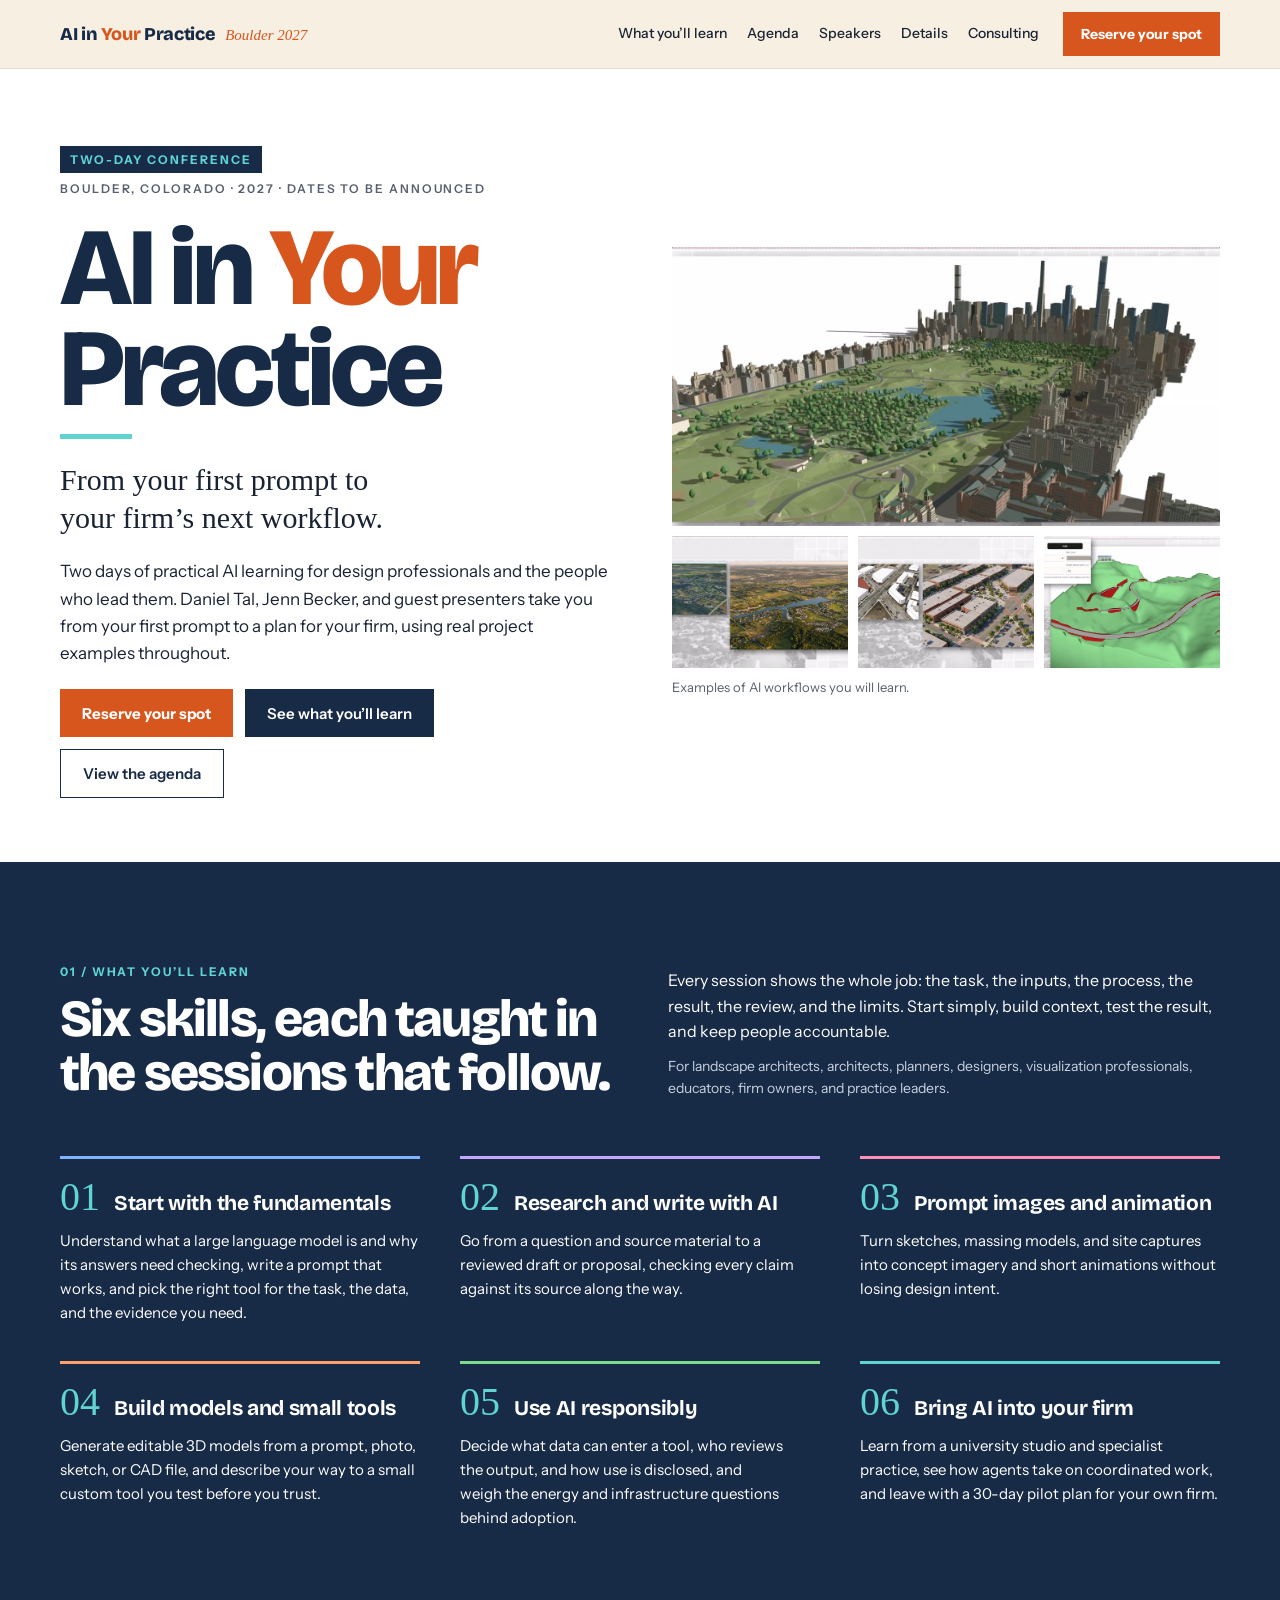
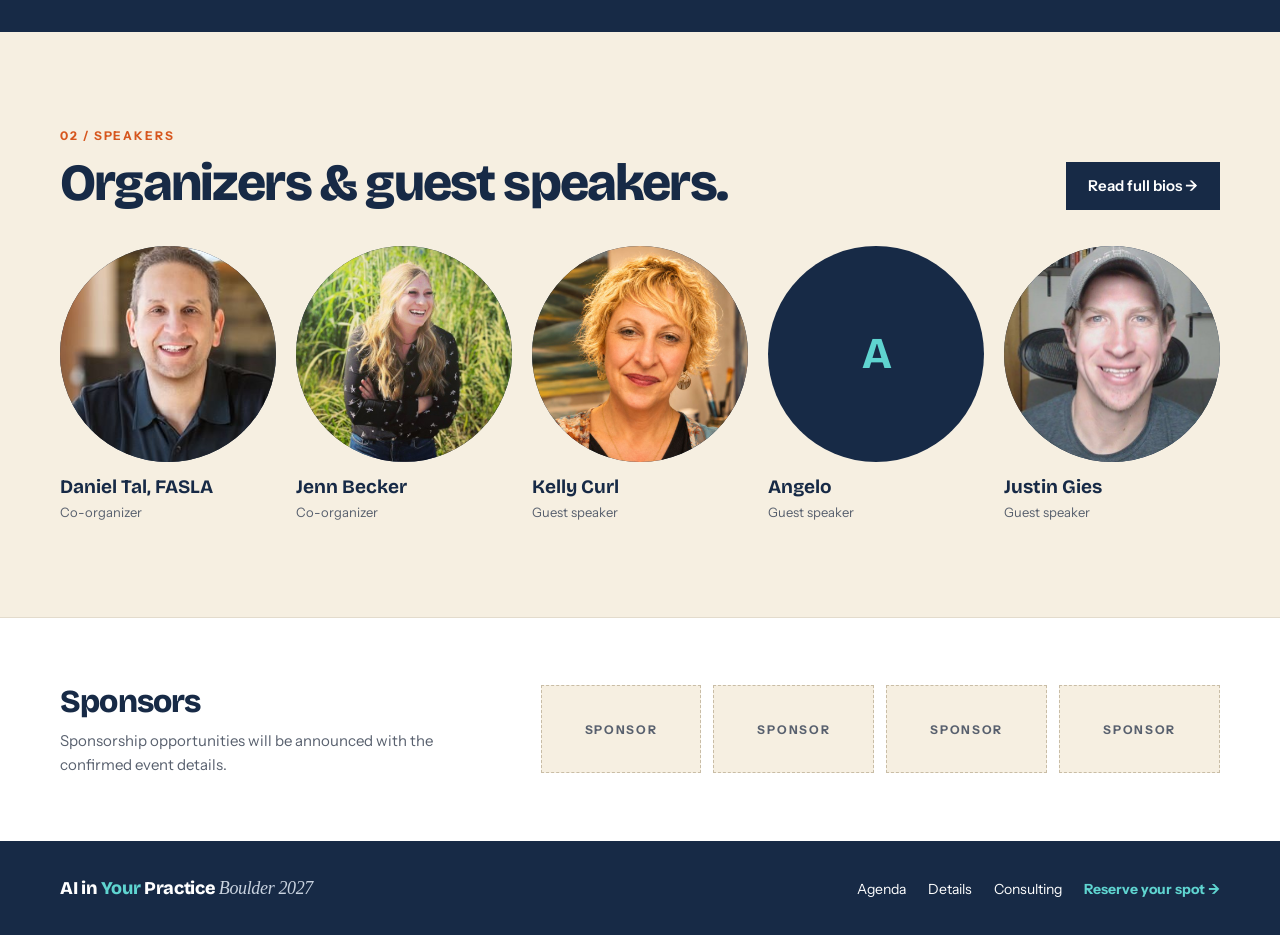
==== commit cde78b44: "Add Consulting page with services from the workshop proposal Co-Authored-By: Claude Opus 5.5 <norepl" ====
--- a/index.html
+++ b/index.html
@@ -9,13 +9,13 @@
   <link rel="preconnect" href="https://fonts.googleapis.com">
   <link rel="preconnect" href="https://fonts.gstatic.com" crossorigin>
   <link rel="stylesheet" href="https://fonts.googleapis.com/css2?family=Bricolage+Grotesque:opsz,wght@12..96,500..800&family=Instrument+Sans:wght@400..700&display=swap">
-  <link rel="stylesheet" href="styles/site.css?v=20261027" media="screen">
-  <link rel="stylesheet" href="styles/print.css?v=20261027" media="print">
-  <script defer src="content/event.js?v=20261027"></script>
-  <script defer src="content/speakers.js?v=20261027"></script>
-  <script defer src="content/sessions.js?v=20261027"></script>
-  <script defer src="content/faqs.js?v=20261027"></script>
-  <script defer src="app.js?v=20261027"></script>
+  <link rel="stylesheet" href="styles/site.css?v=20261104" media="screen">
+  <link rel="stylesheet" href="styles/print.css?v=20261104" media="print">
+  <script defer src="content/event.js?v=20261104"></script>
+  <script defer src="content/speakers.js?v=20261104"></script>
+  <script defer src="content/sessions.js?v=20261104"></script>
+  <script defer src="content/faqs.js?v=20261104"></script>
+  <script defer src="app.js?v=20261104"></script>
 </head>
 <body>
   <div id="site">
@@ -30,6 +30,7 @@
         <a href="#agenda" data-nav="agenda">Agenda</a>
         <a href="#speakers" data-nav="speakers">Speakers</a>
         <a href="#details" data-nav="details">Details</a>
+        <a href="#consulting" data-nav="consulting">Consulting</a>
       </nav>
       <a class="btn btn-accent btn-sm" href="#details" data-link="registration">Reserve your spot</a>
     </div>
@@ -562,6 +563,62 @@
       </div>
     </div>
   </section></div>
+  <div data-page="consulting">
+  <section id="consulting" class="consult-intro wrap section-pad" aria-labelledby="consulting-title">
+    <div class="stack-14">
+      <p class="eyebrow">Consulting · Daniel Tal and Jenn Becker</p>
+      <h2 id="consulting-title" class="h2 h2-xl">Put AI to work on real projects.</h2>
+      <p class="consult-sub">AI consultancy for architecture, engineering &amp; construction firms.</p>
+    </div>
+    <div class="consult-body"><p>Give participants practical experience using AI for research, writing, visualization, and design workflows, along with a clear approach to evaluating results and introducing AI into their practice.</p><p>Short demonstrations followed by guided hands-on practice and discussion.</p></div>
+  </section>
+  <section id="services" class="learn" aria-labelledby="services-title">
+    <div class="wrap learn-inner">
+      <div class="stack-14">
+        <p class="eyebrow eyebrow-teal">Services</p>
+        <h2 id="services-title" class="h2 h2-light">What we provide.</h2>
+      </div>
+      <ol class="themes">
+        
+        <li class="theme">
+          <div class="theme-head"><span class="theme-num">01</span><h3>AI in the firm</h3></div>
+          <ul class="service-items"><li>What we do with AI</li><li>How AI use in your firm affects labor, fees, and scope</li><li>Firm policy on AI</li></ul>
+        </li>
+        <li class="theme">
+          <div class="theme-head"><span class="theme-num">02</span><h3>Large Language Model (LLM) basics</h3></div>
+          <ul class="service-items"><li>Brief history of (recent) AI: how and why it started</li><li>Which and why: ChatGPT, Claude, Gemini, Grok, Meta</li><li>Claude Code and ChatGPT Codex on the local desktop</li></ul>
+        </li>
+        <li class="theme">
+          <div class="theme-head"><span class="theme-num">03</span><h3>Prompting</h3></div>
+          <ul class="service-items"><li>Fundamentals of prompting</li><li>Subvocalization technology</li><li>Using AI to prompt AI</li><li>Deep searches and research</li><li>Generative AI for all things written</li><li>Generative prompting for images</li><li>Generative prompting for modeling</li><li>Iterative prompting</li></ul>
+        </li>
+        <li class="theme">
+          <div class="theme-head"><span class="theme-num">04</span><h3>Combined AI workflow</h3></div>
+          <ul class="service-items"><li>Using multiple LLMs in one process</li><li>Proposal writing</li><li>Presentations with PowerPoint</li><li>Creating videos</li><li>Getting creative and expanding to other areas</li></ul>
+        </li>
+        <li class="theme">
+          <div class="theme-head"><span class="theme-num">05</span><h3>Generative AI for rendering</h3></div>
+          <ul class="service-items"><li>Creating renders: best practices</li><li>Which LLM for what: Gemini or ChatGPT</li><li>SketchUp AI Render</li></ul>
+        </li>
+        <li class="theme">
+          <div class="theme-head"><span class="theme-num">06</span><h3>Generative AI for 3D modeling</h3></div>
+          <ul class="service-items"><li>Charrette extension for SketchUp, Revit, and Rhino</li><li>3D modeling process</li><li>How to iterate a 3D model with AI</li><li>How to feed it information</li><li>Using screenshots and correct prompting</li></ul>
+        </li>
+        <li class="theme">
+          <div class="theme-head"><span class="theme-num">07</span><h3>Tokens</h3></div>
+          <ul class="service-items"><li>Understanding AI costs</li><li>How that impacts operations</li><li>How that impacts R&amp;D</li><li>What to expect</li></ul>
+        </li>
+        <li class="theme">
+          <div class="theme-head"><span class="theme-num">08</span><h3>R&amp;D for your firm</h3></div>
+          <ul class="service-items"><li>Initial costs</li><li>AI R&amp;D approach</li><li>Identifying or hiring the AI lead</li><li>Initial ROR: adjusting thinking, it’s not about ROR</li><li>Keeping track of news: subscribe and follow</li></ul>
+        </li>
+        <li class="theme">
+          <div class="theme-head"><span class="theme-num">09</span><h3>Advanced AI skills</h3></div>
+          <ul class="service-items"><li>Using Claude Code and ChatGPT Codex</li><li>Understanding the environment</li><li>Prototyping</li><li>Websites</li><li>Software apps</li><li>Research and outlines</li><li>Databases</li><li>Day-to-day customization</li></ul>
+        </li>
+      </ol>
+    </div>
+  </section></div>
 </main>
 
   <section id="sponsors" class="sponsors" aria-labelledby="sponsors-title">
@@ -580,6 +637,7 @@
       <nav aria-label="Footer">
         <a href="#agenda">Agenda</a>
         <a href="#details">Details</a>
+        <a href="#consulting">Consulting</a>
         <a class="footer-cta" href="#details" data-link="registration">Reserve your spot →</a>
       </nav>
     </div>
--- a/styles/site.css
+++ b/styles/site.css
@@ -280,4 +280,19 @@
   .row { grid-template-columns: 72px minmax(0, 1fr); gap: 12px; }
   .facts > div { grid-template-columns: 96px minmax(0, 1fr); }
 }
+/* Consulting */
+.consult-intro { display: grid; grid-template-columns: repeat(auto-fit, minmax(min(100%, 420px), 1fr)); gap: 28px 64px; align-items: end; scroll-margin-top: 70px; }
+.consult-sub { margin: 4px 0 0; font-family: var(--serif); font-style: italic; font-size: clamp(19px, 2.2vw, 24px); line-height: 1.3; color: var(--accent); text-wrap: balance; }
+.consult-body { display: flex; flex-direction: column; gap: 14px; font-size: 17px; line-height: 1.6; }
+.consult-body p { margin: 0; text-wrap: pretty; }
+#services { scroll-margin-top: 70px; }
+.service-items { margin: 0; padding: 0 0 0 18px; display: flex; flex-direction: column; gap: 6px; font-size: 15px; line-height: 1.5; }
+.service-items li { text-wrap: pretty; }
+.service-items li::marker { color: var(--teal); }
+.consult-contact { display: grid; grid-template-columns: repeat(auto-fit, minmax(min(100%, 380px), 1fr)); gap: 32px 64px; align-items: start; }
+.contact-form { display: flex; flex-direction: column; gap: 16px; }
+.contact-form label { display: flex; flex-direction: column; gap: 6px; font-size: 13px; font-weight: 700; color: var(--navy); }
+.contact-form input, .contact-form textarea { width: 100%; font: inherit; font-size: 16px; font-weight: 400; color: var(--ink); background: #fff; border: 1.5px solid var(--navy); border-radius: 0; padding: 12px 14px; }
+.contact-form textarea { resize: vertical; }
+
 @media (prefers-reduced-motion: reduce) { * { transition: none !important; } }
--- a/styles/print.css
+++ b/styles/print.css
@@ -3,7 +3,7 @@
 * { box-sizing: border-box; }
 body { margin: 0; color: #000; background: #fff; font: 10pt/1.45 Arial, sans-serif; }
 .skip-link, .site-nav, .site-header .btn, .site-footer, [data-page="home"], [data-page="details"],
-[data-page="speakers"], .tabbar, .agenda .actions, .toggle, .lightbox, .sponsors, .head-grid .lede { display: none !important; }
+[data-page="speakers"], [data-page="consulting"], .tabbar, .agenda .actions, .toggle, .lightbox, .sponsors, .head-grid .lede { display: none !important; }
 [data-page="agenda"], .day, .day[hidden] { display: block !important; }
 .site-header { margin-bottom: 4mm; }
 .brand { display: flex; gap: 3mm; align-items: baseline; color: #000; text-decoration: none; font-weight: bold; font-size: 14pt; }
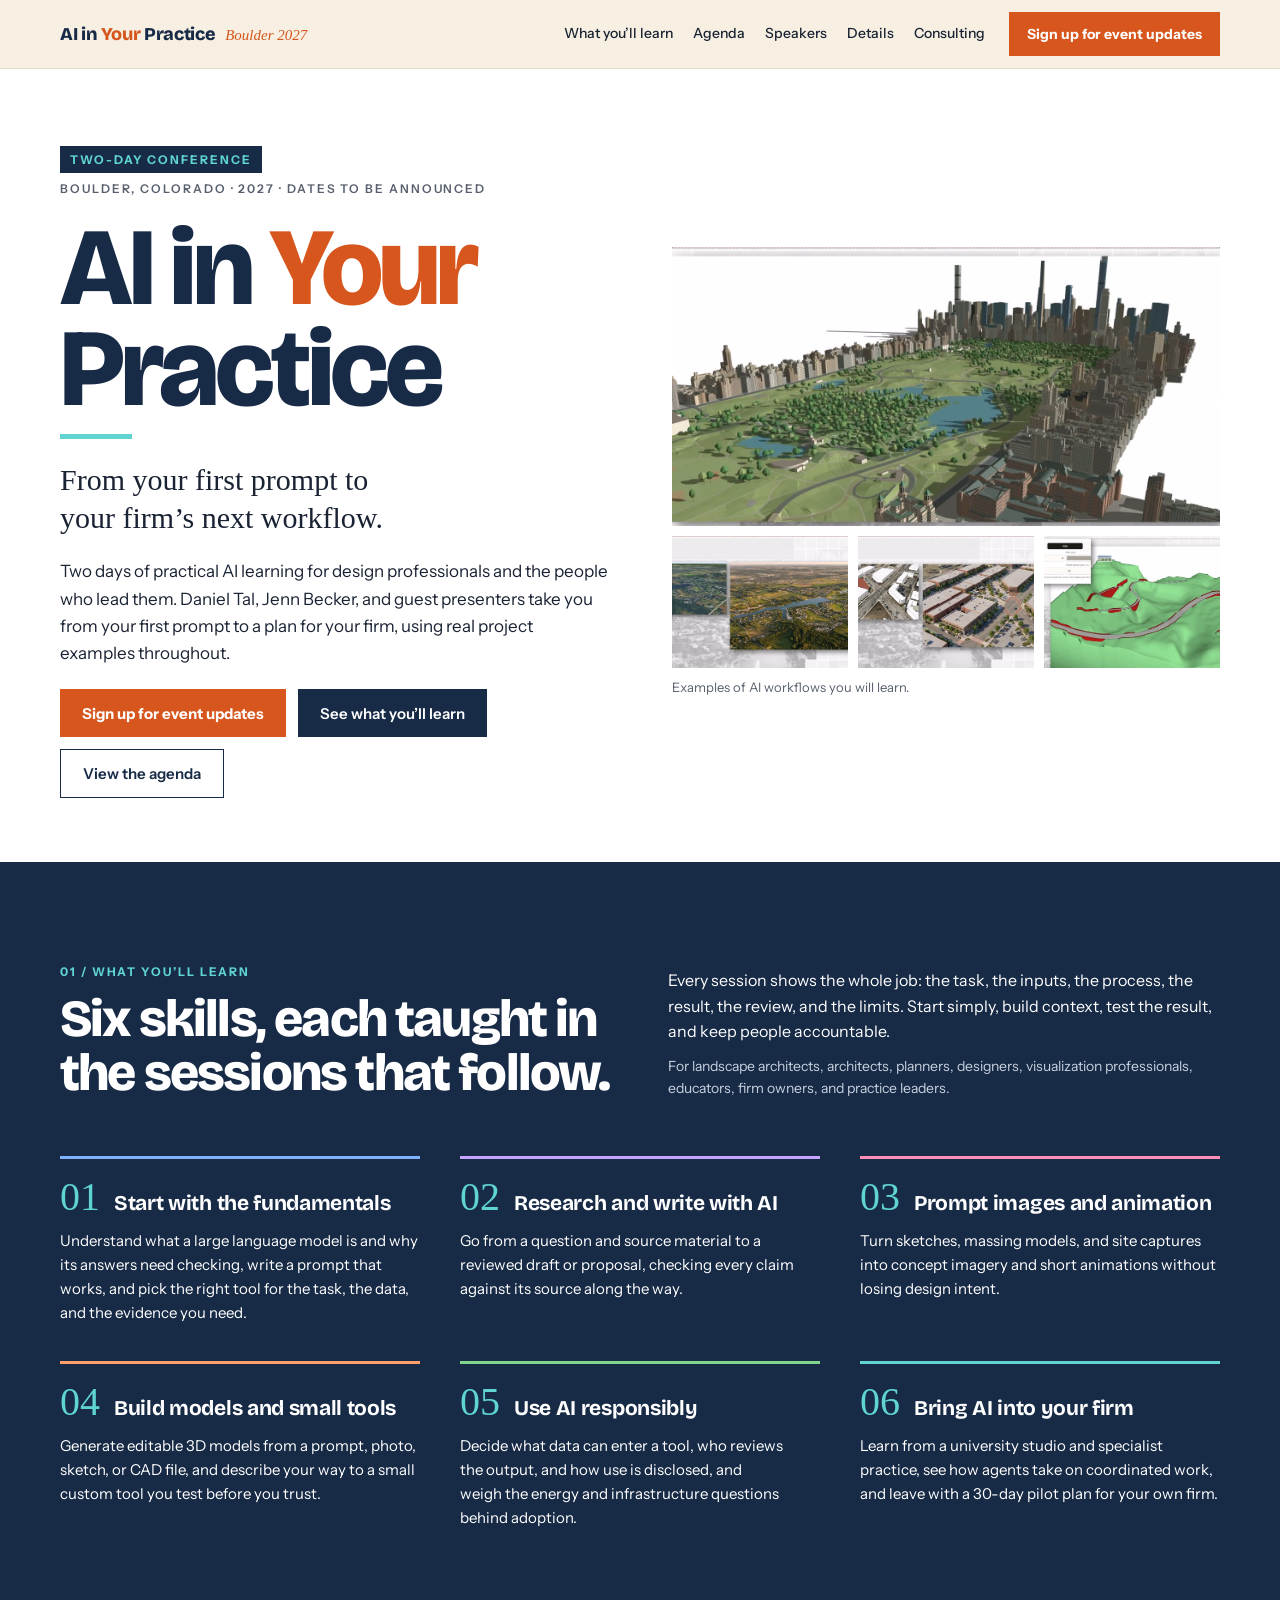
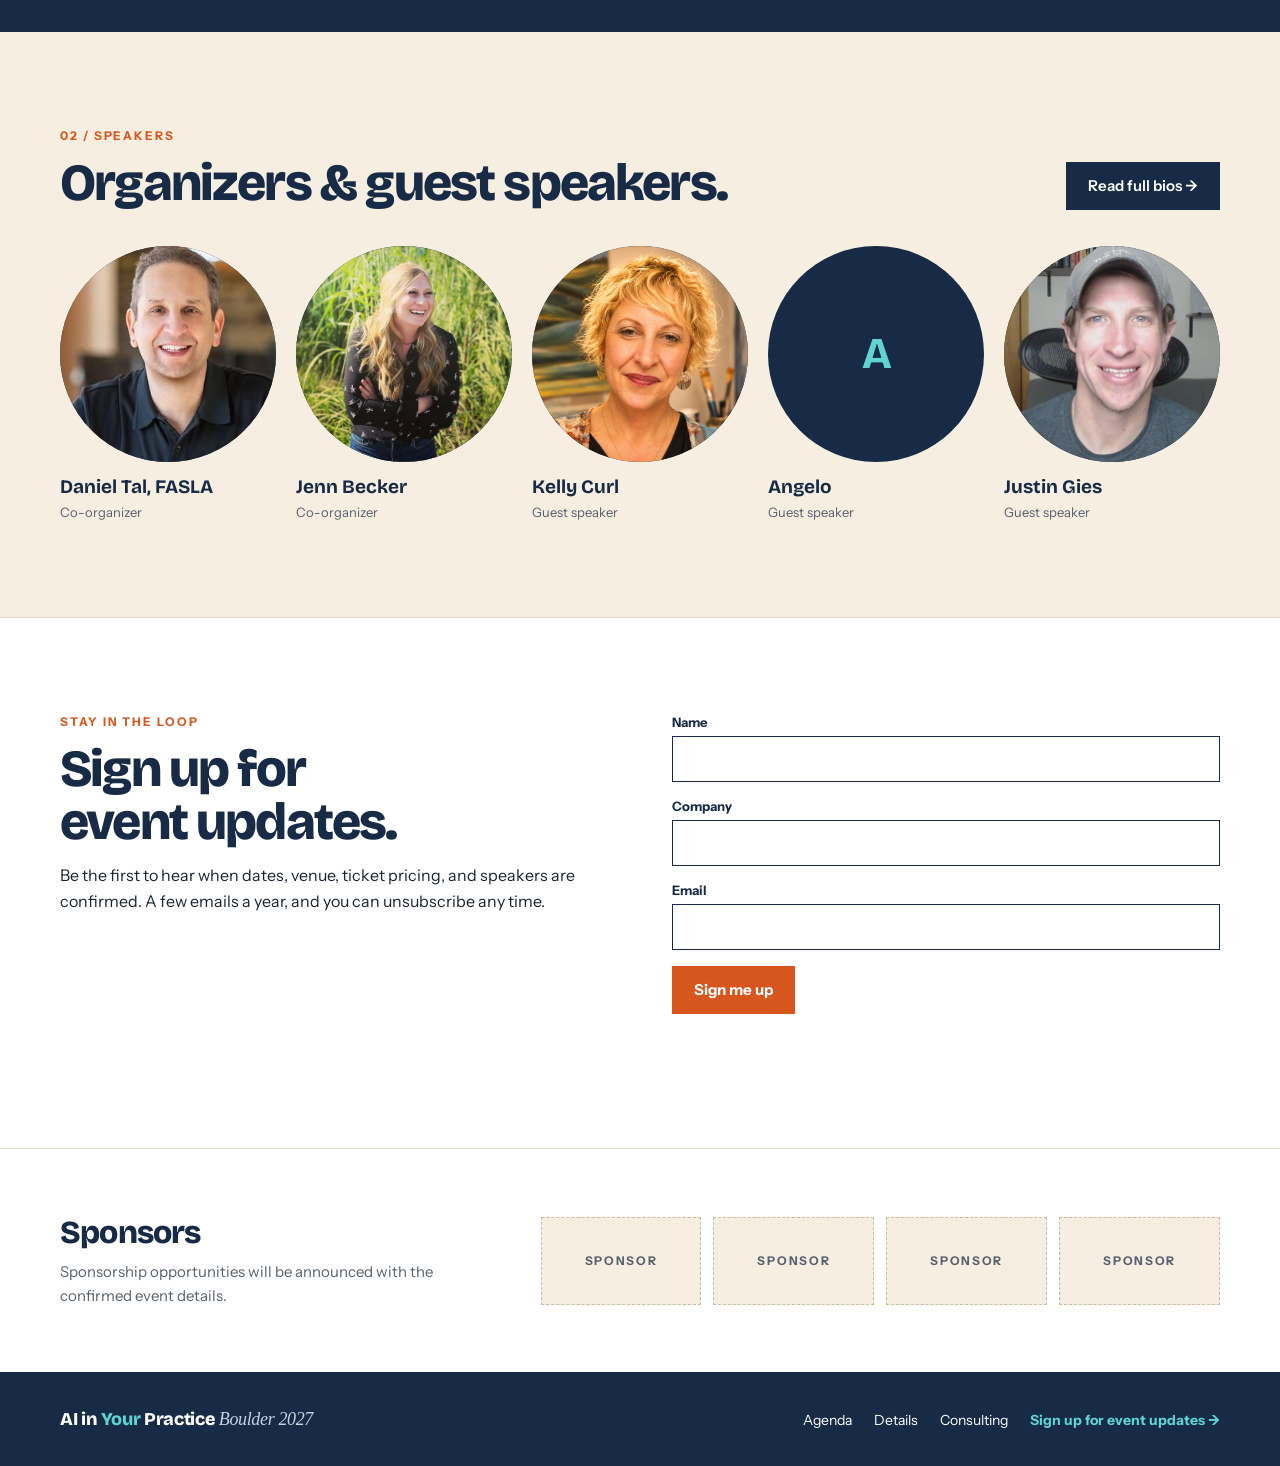
==== commit f76a01b3: "Refresh the no-JavaScript snapshot with the signup section and bump cache version" ====
--- a/index.html
+++ b/index.html
@@ -9,13 +9,13 @@
   <link rel="preconnect" href="https://fonts.googleapis.com">
   <link rel="preconnect" href="https://fonts.gstatic.com" crossorigin>
   <link rel="stylesheet" href="https://fonts.googleapis.com/css2?family=Bricolage+Grotesque:opsz,wght@12..96,500..800&family=Instrument+Sans:wght@400..700&display=swap">
-  <link rel="stylesheet" href="styles/site.css?v=20261104" media="screen">
-  <link rel="stylesheet" href="styles/print.css?v=20261104" media="print">
-  <script defer src="content/event.js?v=20261104"></script>
-  <script defer src="content/speakers.js?v=20261104"></script>
-  <script defer src="content/sessions.js?v=20261104"></script>
-  <script defer src="content/faqs.js?v=20261104"></script>
-  <script defer src="app.js?v=20261104"></script>
+  <link rel="stylesheet" href="styles/site.css?v=20261111" media="screen">
+  <link rel="stylesheet" href="styles/print.css?v=20261111" media="print">
+  <script defer src="content/event.js?v=20261111"></script>
+  <script defer src="content/speakers.js?v=20261111"></script>
+  <script defer src="content/sessions.js?v=20261111"></script>
+  <script defer src="content/faqs.js?v=20261111"></script>
+  <script defer src="app.js?v=20261111"></script>
 </head>
 <body>
   <div id="site">
@@ -32,7 +32,7 @@
         <a href="#details" data-nav="details">Details</a>
         <a href="#consulting" data-nav="consulting">Consulting</a>
       </nav>
-      <a class="btn btn-accent btn-sm" href="#details" data-link="registration">Reserve your spot</a>
+      <a class="btn btn-accent btn-sm" href="#signup" data-link="signup">Sign up for event updates</a>
     </div>
   </header>
 <main id="main" tabindex="-1">
@@ -47,7 +47,7 @@
       <p class="hero-sub">From your first prompt to your firm’s next workflow.</p>
       <p class="hero-body">Two days of practical AI learning for design professionals and the people who lead them. Daniel Tal, Jenn Becker, and guest presenters take you from your first prompt to a plan for your firm, using real project examples throughout.</p>
       <div class="actions">
-        <a class="btn btn-accent" href="#details" data-link="registration">Reserve your spot</a>
+        <a class="btn btn-accent" href="#signup" data-link="signup">Sign up for event updates</a>
         <a class="btn btn-navy" href="#learn">See what you’ll learn</a>
         <a class="btn btn-outline" href="#agenda">View the agenda</a>
       </div>
@@ -132,6 +132,26 @@
         </a></li>
       </ul>
     </div>
+  </section>
+  <section id="signup" class="signup" aria-labelledby="signup-title">
+    <div class="wrap section-pad signup-inner">
+      <div class="stack-14">
+        <p class="eyebrow">Stay in the loop</p>
+        <h2 id="signup-title" class="h2">Sign up for event updates.</h2>
+        <p class="lede">Be the first to hear when dates, venue, ticket pricing, and speakers are confirmed. A few emails a year, and you can unsubscribe any time.</p>
+      </div>
+      <form class="signup-form" action="https://api.web3forms.com/submit" method="POST">
+        <input type="hidden" name="access_key" value="REPLACE_WITH_WEB3FORMS_ACCESS_KEY">
+        <input type="hidden" name="subject" value="Event updates signup: AI in Your Practice, Boulder 2027">
+        <input type="hidden" name="from_name" value="AI in Your Practice website">
+        <input type="checkbox" name="botcheck" class="hp" tabindex="-1" autocomplete="off" aria-hidden="true">
+        <label>Name<input name="name" type="text" autocomplete="name" required></label>
+        <label>Company<input name="company" type="text" autocomplete="organization" required></label>
+        <label>Email<input name="email" type="email" autocomplete="email" required></label>
+        <div class="actions"><button class="btn btn-accent" type="submit">Sign me up</button></div>
+        <p class="form-status" role="status" aria-live="polite"></p>
+      </form>
+    </div>
   </section></div>
   <div data-page="agenda">
   <section id="agenda" class="agenda" aria-labelledby="agenda-title">
@@ -365,7 +385,7 @@
     </li></ol>
         <div class="actions">
           <button type="button" class="btn btn-outline js-only" data-day="1" data-scroll="agenda" hidden>Continue to Day 2 →</button>
-          <a class="btn btn-accent" href="#details" data-link="registration">Reserve your spot</a>
+          <a class="btn btn-accent" href="#signup" data-link="signup">Sign up for event updates</a>
         </div>
       </div>
       <div class="day" id="day-2" aria-labelledby="day-title-1">
@@ -464,7 +484,7 @@
     </li></ol>
         <div class="actions">
           <button type="button" class="btn btn-outline js-only" data-day="0" data-scroll="agenda" hidden>← Back to Day 1</button>
-          <a class="btn btn-accent" href="#details" data-link="registration">Reserve your spot</a>
+          <a class="btn btn-accent" href="#signup" data-link="signup">Sign up for event updates</a>
         </div>
       </div>
     </div>
@@ -474,7 +494,7 @@
     <div class="stack-14">
       <p class="eyebrow">Details · Boulder 2027</p>
       <h2 id="details-title" class="h2">Plan your time in Boulder.</h2>
-      <div class="actions"><a class="btn btn-accent" href="#details" data-link="registration">Reserve your spot</a></div>
+      <div class="actions"><a class="btn btn-accent" href="#signup" data-link="signup">Sign up for event updates</a></div>
     </div>
     <div class="details-grid">
       <dl class="facts">
@@ -618,6 +638,21 @@
         </li>
       </ol>
     </div>
+  </section>
+  <section id="consulting-contact" class="cream" aria-labelledby="contact-title">
+    <div class="wrap section-pad consult-contact">
+      <div class="stack-14">
+        <p class="eyebrow">Contact</p>
+        <h2 id="contact-title" class="h2">Talk to us.</h2>
+        <div class="actions"><a class="btn btn-outline" href="mailto:nancytrigg@gmail.com">Or email us directly</a></div>
+      </div>
+      <form class="contact-form" action="mailto:nancytrigg@gmail.com" method="post" enctype="text/plain">
+        <label>Name<input name="name" type="text" autocomplete="name" required></label>
+        <label>Firm<input name="firm" type="text" autocomplete="organization"></label>
+        <label>Message<textarea name="message" rows="5" required></textarea></label>
+        <div class="actions"><button class="btn btn-accent" type="submit">Send</button></div>
+      </form>
+    </div>
   </section></div>
 </main>
 
@@ -638,7 +673,7 @@
         <a href="#agenda">Agenda</a>
         <a href="#details">Details</a>
         <a href="#consulting">Consulting</a>
-        <a class="footer-cta" href="#details" data-link="registration">Reserve your spot →</a>
+        <a class="footer-cta" href="#signup" data-link="signup">Sign up for event updates →</a>
       </nav>
     </div>
   </footer>
--- a/styles/site.css
+++ b/styles/site.css
@@ -289,6 +289,18 @@
 .service-items { margin: 0; padding: 0 0 0 18px; display: flex; flex-direction: column; gap: 6px; font-size: 15px; line-height: 1.5; }
 .service-items li { text-wrap: pretty; }
 .service-items li::marker { color: var(--teal); }
+/* Event-updates signup (home page) */
+.signup { border-top: 1px solid var(--line); }
+.signup-inner { display: grid; grid-template-columns: repeat(auto-fit, minmax(min(100%, 380px), 1fr)); gap: 32px 64px; align-items: start; }
+.signup-form { display: flex; flex-direction: column; gap: 16px; }
+.signup-form label { display: flex; flex-direction: column; gap: 6px; font-size: 13px; font-weight: 700; color: var(--navy); }
+.signup-form input:not([type="hidden"]):not(.hp) { width: 100%; font: inherit; font-size: 16px; font-weight: 400; color: var(--ink); background: #fff; border: 1.5px solid var(--navy); border-radius: 0; padding: 12px 14px; }
+.signup-form .hp { position: absolute; left: -9999px; width: 1px; height: 1px; opacity: 0; }
+.signup-form .btn[disabled] { opacity: .6; cursor: default; }
+.form-status { margin: 0; min-height: 1.5em; font-size: 15px; font-weight: 600; color: var(--muted); }
+.form-status.ok { color: #2f8a3e; }
+.form-status.err { color: var(--accent-dark); }
+
 .consult-contact { display: grid; grid-template-columns: repeat(auto-fit, minmax(min(100%, 380px), 1fr)); gap: 32px 64px; align-items: start; }
 .contact-form { display: flex; flex-direction: column; gap: 16px; }
 .contact-form label { display: flex; flex-direction: column; gap: 6px; font-size: 13px; font-weight: 700; color: var(--navy); }
